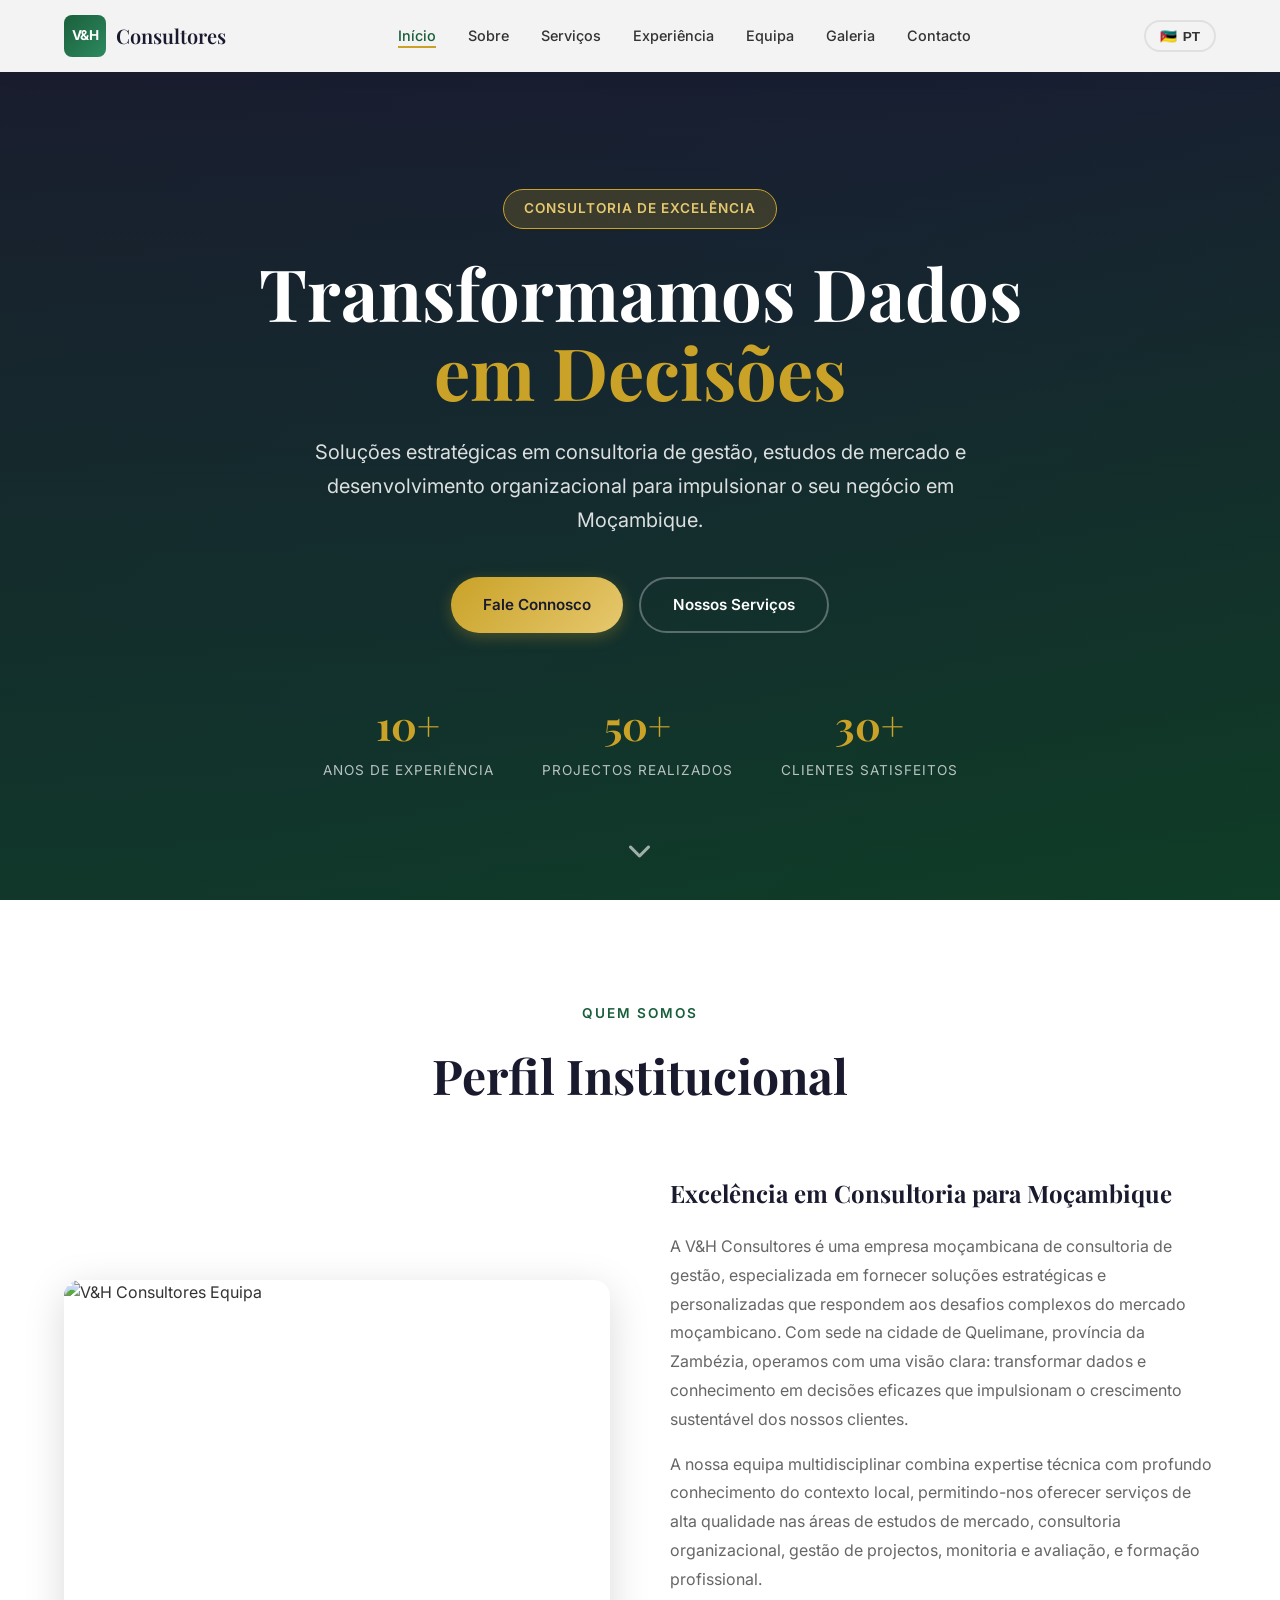
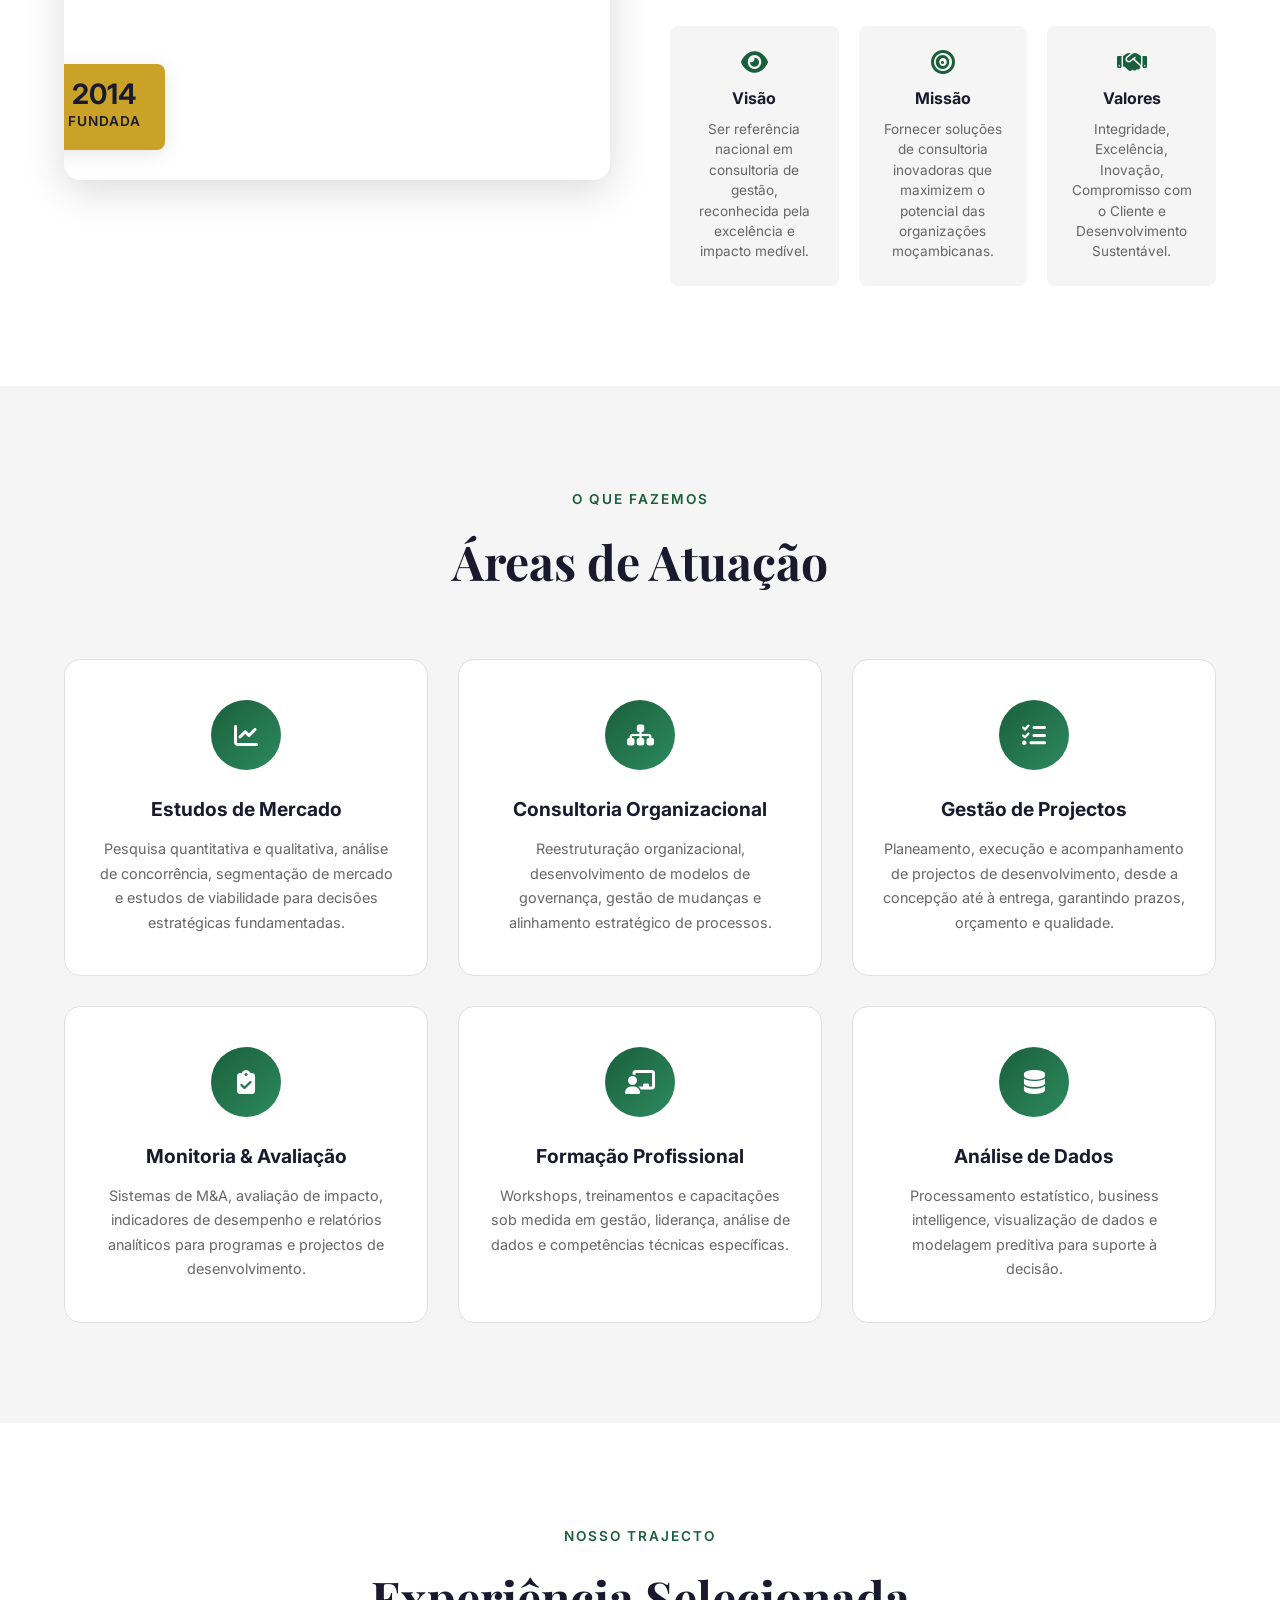
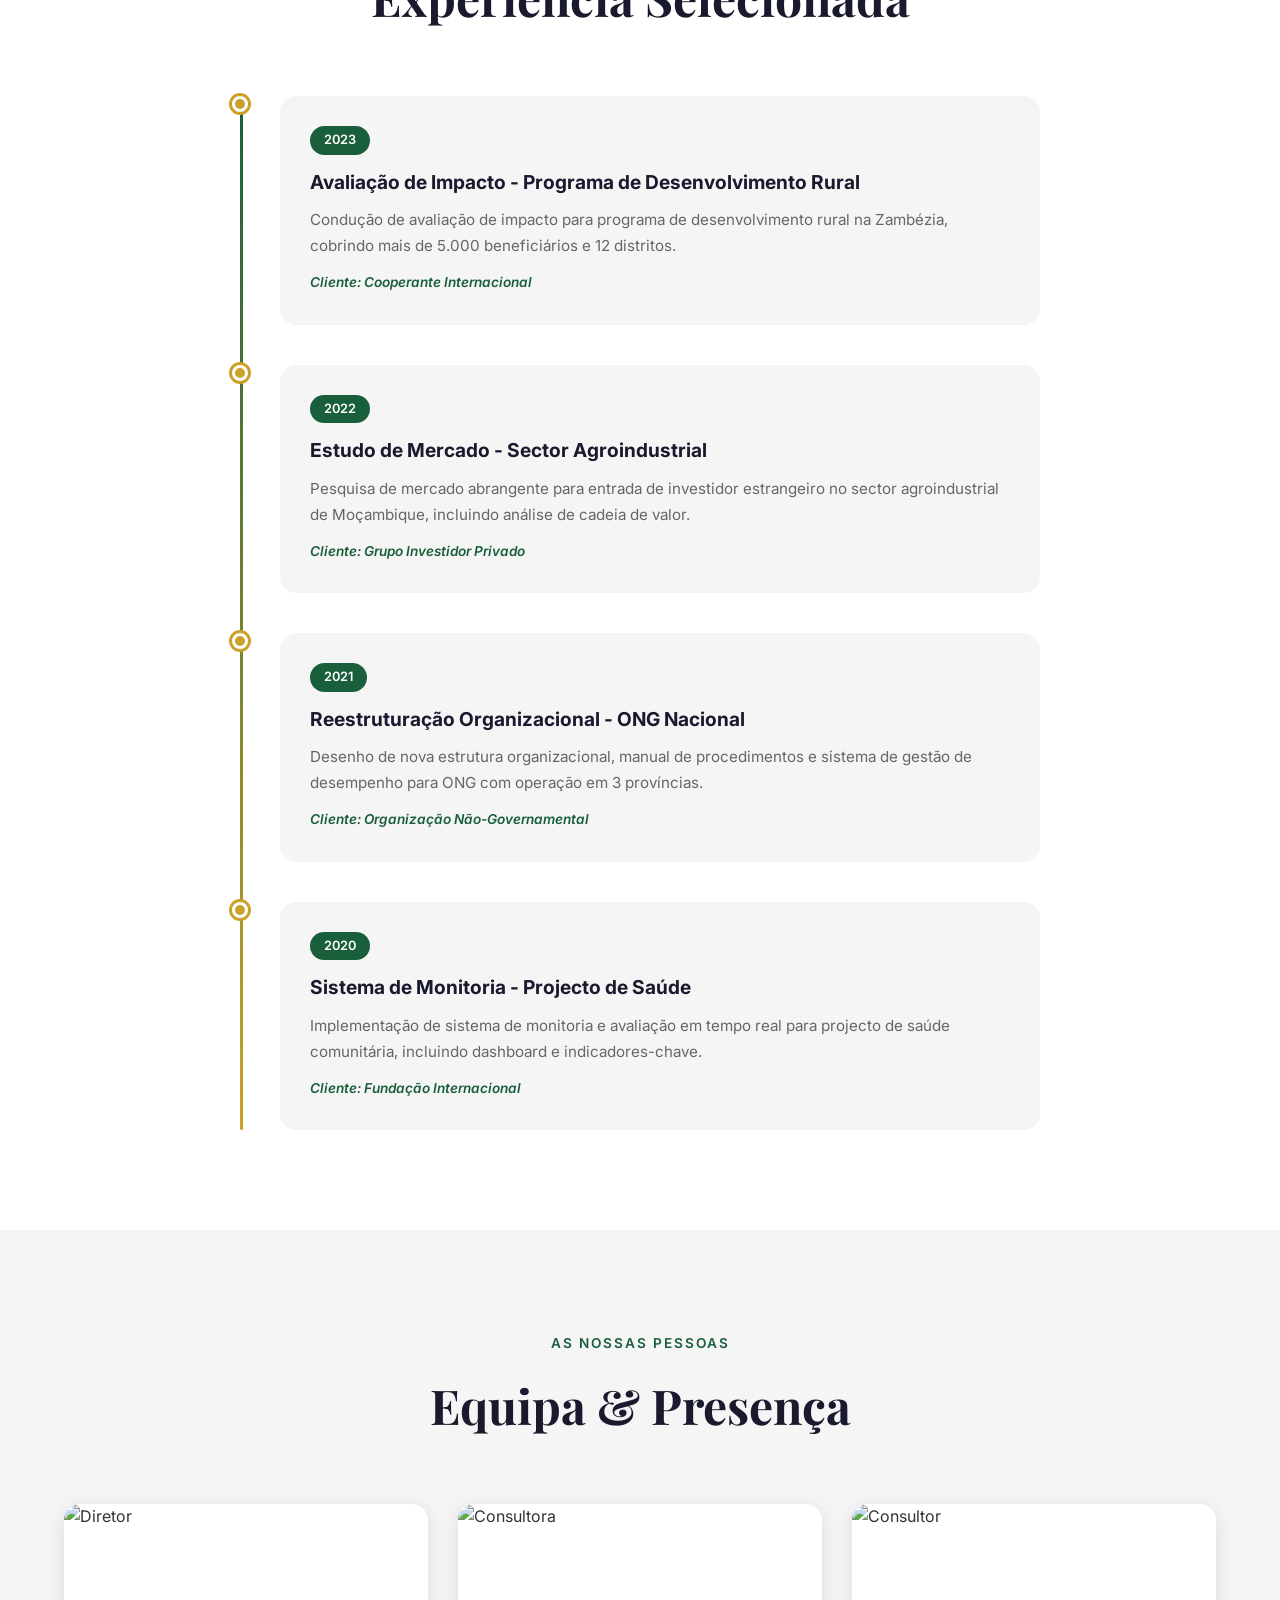
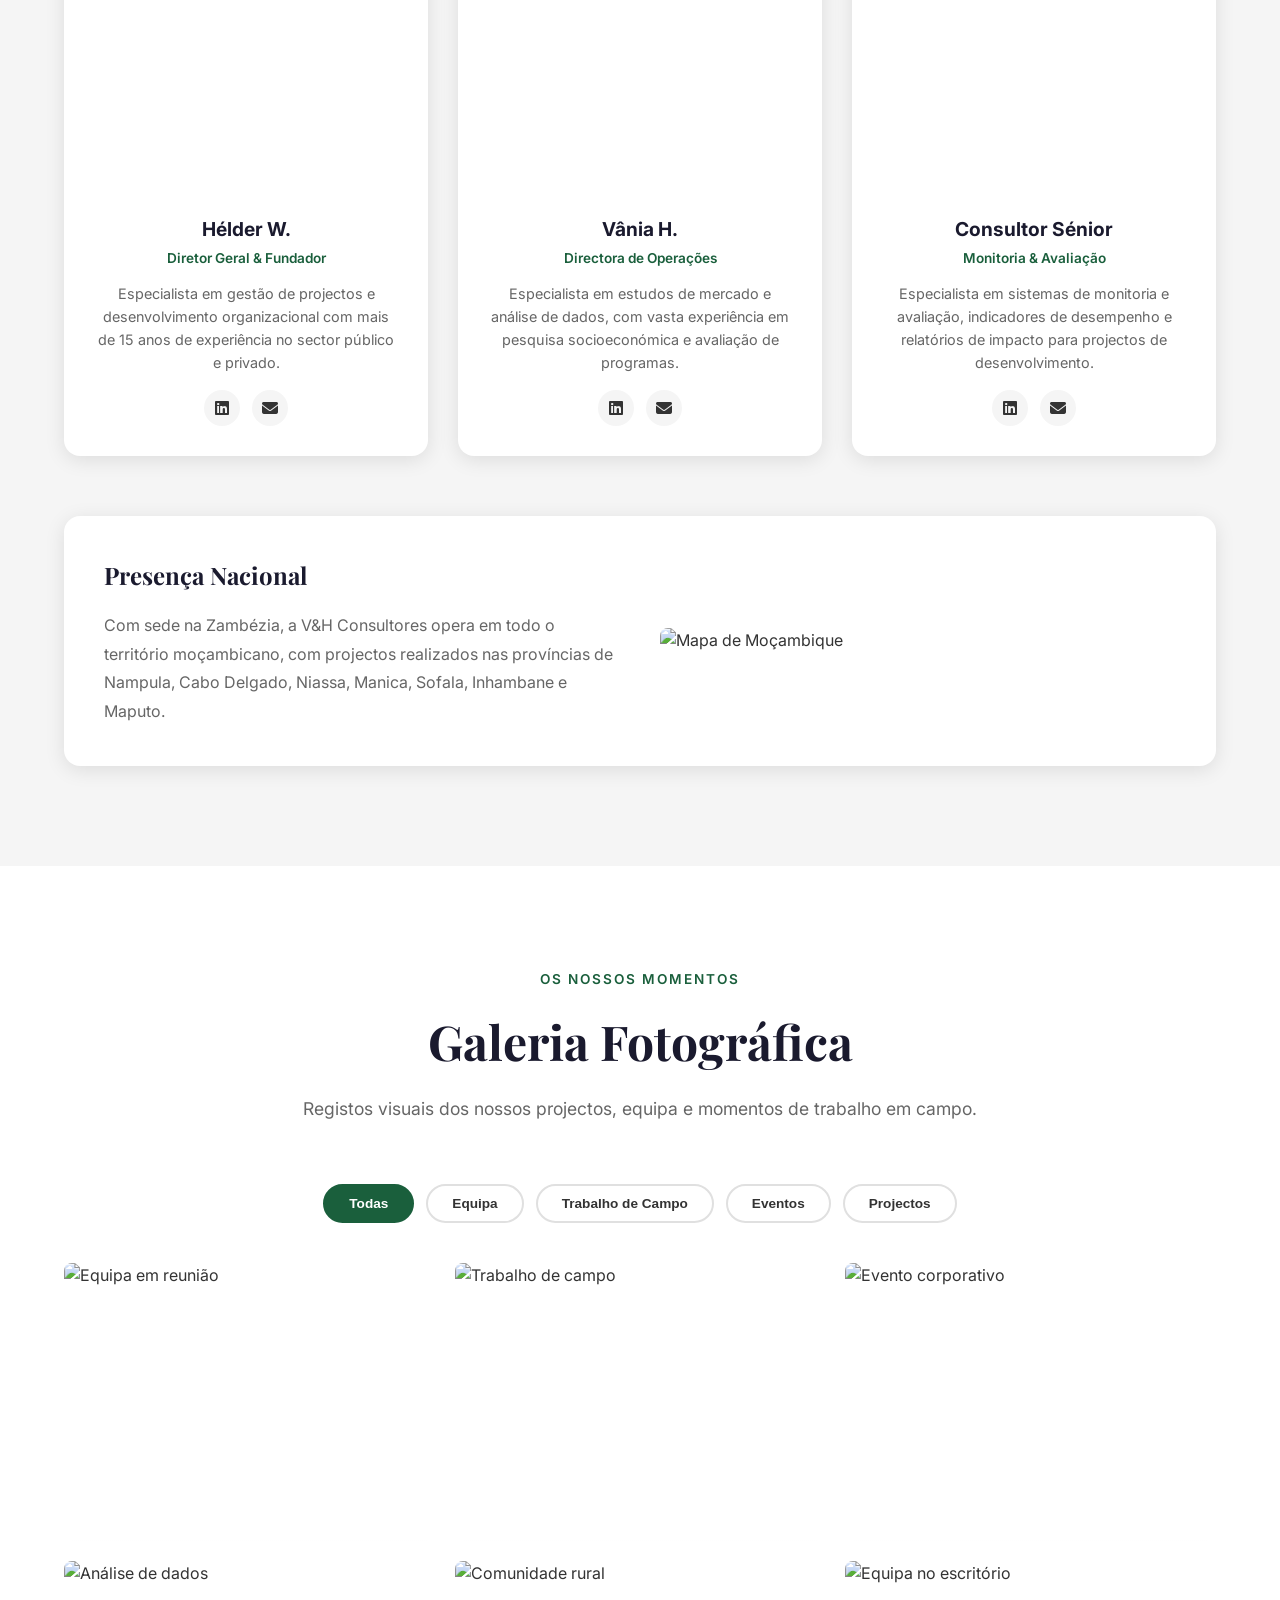
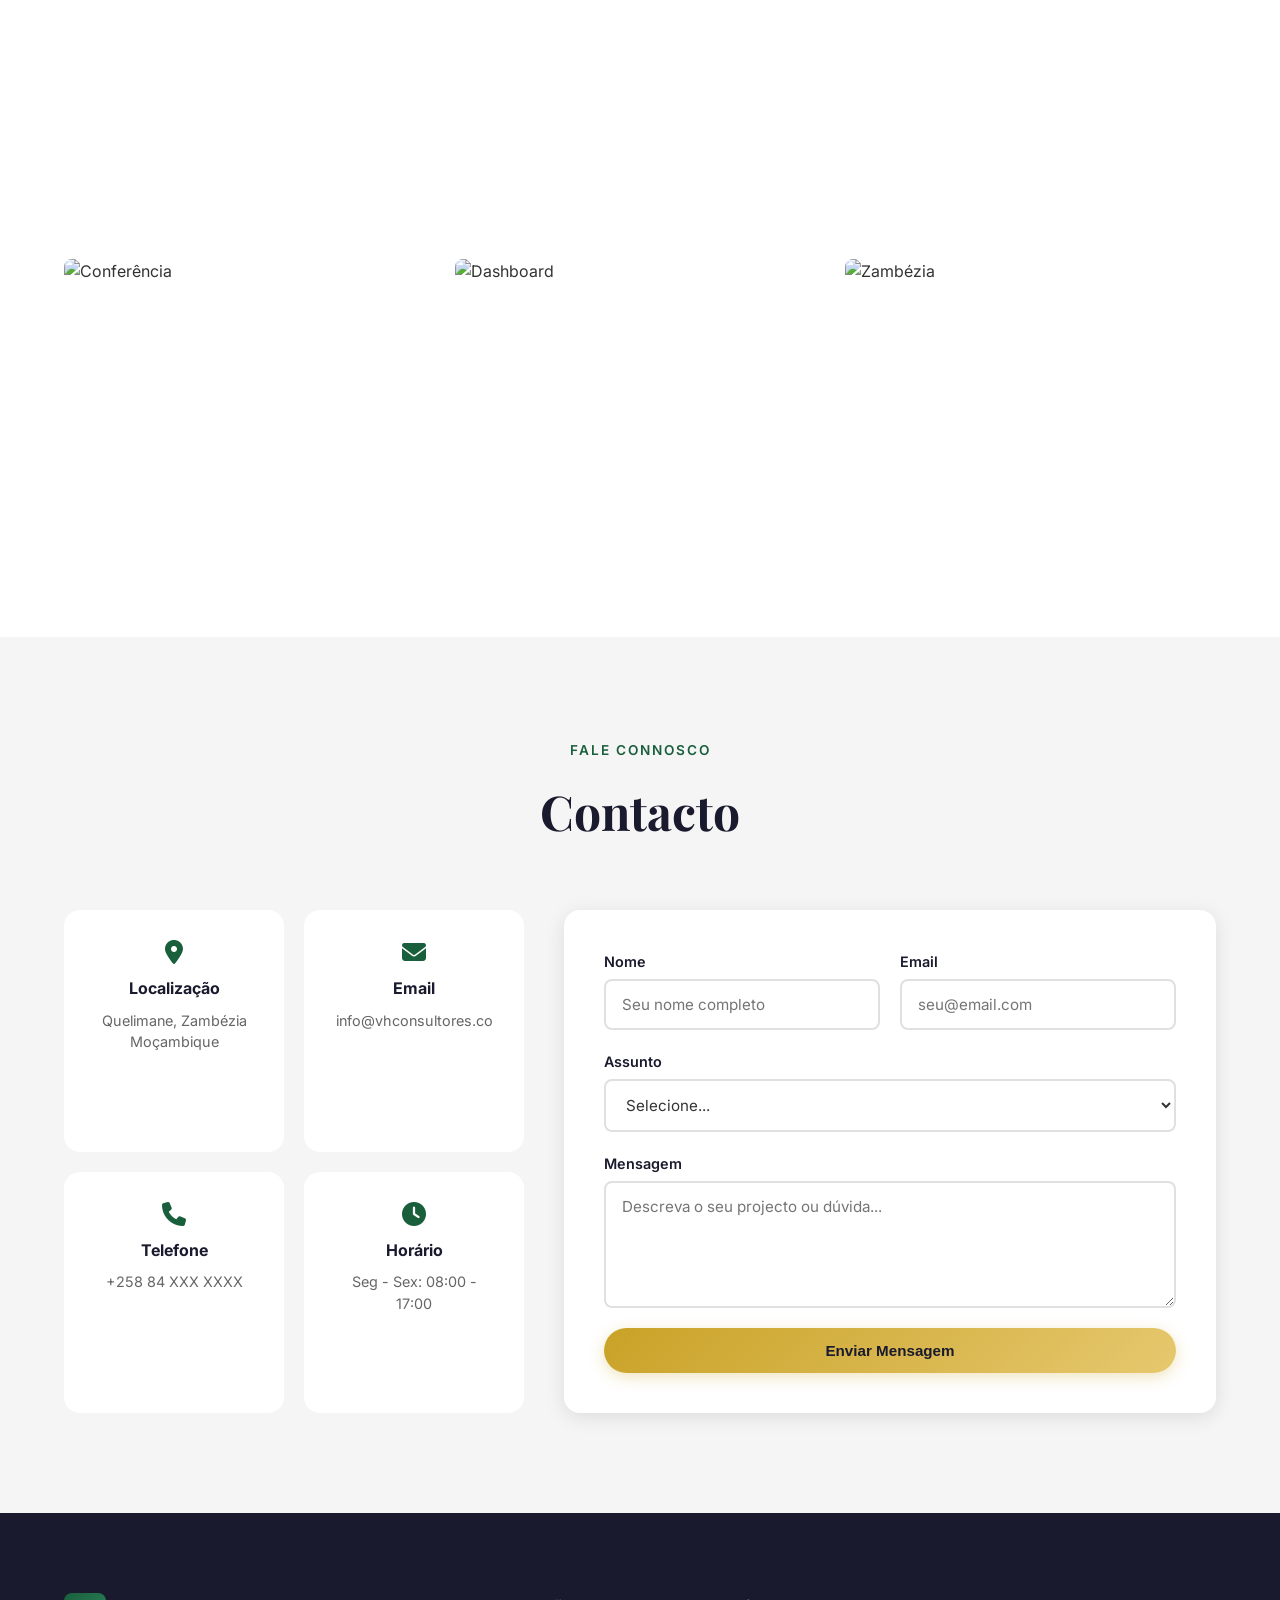
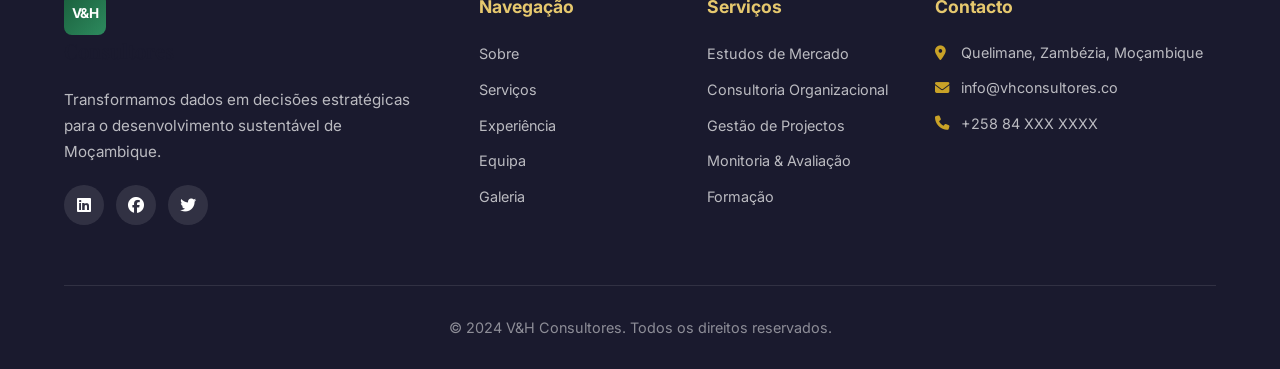
==== index.html @ 8e4e0835 "Add files via upload" ====
<!DOCTYPE html>
<html lang="pt">
<head>
    <meta charset="UTF-8">
    <meta name="viewport" content="width=device-width, initial-scale=1.0">
    <title>V&H Consultores | Transformamos Dados em Decisões</title>
    <meta name="description" content="V&H Consultores - Consultoria especializada em Moçambique. Transformamos dados em decisões estratégicas.">
    <link rel="stylesheet" href="style.css">
    <link href="https://fonts.googleapis.com/css2?family=Inter:wght@300;400;500;600;700;800&family=Playfair+Display:wght@400;500;600;700&display=swap" rel="stylesheet">
    <link rel="stylesheet" href="https://cdnjs.cloudflare.com/ajax/libs/font-awesome/6.4.0/css/all.min.css">
</head>
<body>
    <!-- Navigation -->
    <nav class="navbar" id="navbar">
        <div class="nav-container">
            <a href="#" class="nav-logo">
                <div class="logo-icon">V&H</div>
                <span class="logo-text">Consultores</span>
            </a>
            <ul class="nav-menu" id="navMenu">
                <li><a href="#home" class="nav-link active" data-pt="Início" data-en="Home">Início</a></li>
                <li><a href="#about" class="nav-link" data-pt="Sobre" data-en="About">Sobre</a></li>
                <li><a href="#services" class="nav-link" data-pt="Serviços" data-en="Services">Serviços</a></li>
                <li><a href="#experience" class="nav-link" data-pt="Experiência" data-en="Experience">Experiência</a></li>
                <li><a href="#team" class="nav-link" data-pt="Equipa" data-en="Team">Equipa</a></li>
                <li><a href="#gallery" class="nav-link" data-pt="Galeria" data-en="Gallery">Galeria</a></li>
                <li><a href="#contact" class="nav-link" data-pt="Contacto" data-en="Contact">Contacto</a></li>
            </ul>
            <div class="nav-actions">
                <button class="lang-toggle" id="langToggle" title="PT/EN">
                    <span class="lang-flag">🇲🇿</span>
                    <span class="lang-code">PT</span>
                </button>
                <div class="hamburger" id="hamburger">
                    <span class="bar"></span>
                    <span class="bar"></span>
                    <span class="bar"></span>
                </div>
            </div>
        </div>
    </nav>

    <!-- Hero Section -->
    <section class="hero" id="home">
        <div class="hero-overlay"></div>
        <div class="hero-content">
            <div class="hero-badge" data-pt="Consultoria de Excelência" data-en="Excellence Consulting">Consultoria de Excelência</div>
            <h1 class="hero-title">
                <span class="title-line" data-pt="Transformamos Dados" data-en="We Transform Data">Transformamos Dados</span>
                <span class="title-line highlight" data-pt="em Decisões" data-en="into Decisions">em Decisões</span>
            </h1>
            <p class="hero-subtitle" data-pt="Soluções estratégicas em consultoria de gestão, estudos de mercado e desenvolvimento organizacional para impulsionar o seu negócio em Moçambique." data-en="Strategic solutions in management consulting, market research and organizational development to boost your business in Mozambique.">
                Soluções estratégicas em consultoria de gestão, estudos de mercado e desenvolvimento organizacional para impulsionar o seu negócio em Moçambique.
            </p>
            <div class="hero-cta">
                <a href="#contact" class="btn btn-primary" data-pt="Fale Connosco" data-en="Contact Us">Fale Connosco</a>
                <a href="#services" class="btn btn-outline" data-pt="Nossos Serviços" data-en="Our Services">Nossos Serviços</a>
            </div>
            <div class="hero-stats">
                <div class="stat-item">
                    <span class="stat-number">10+</span>
                    <span class="stat-label" data-pt="Anos de Experiência" data-en="Years Experience">Anos de Experiência</span>
                </div>
                <div class="stat-item">
                    <span class="stat-number">50+</span>
                    <span class="stat-label" data-pt="Projectos Realizados" data-en="Projects Completed">Projectos Realizados</span>
                </div>
                <div class="stat-item">
                    <span class="stat-number">30+</span>
                    <span class="stat-label" data-pt="Clientes Satisfeitos" data-en="Satisfied Clients">Clientes Satisfeitos</span>
                </div>
            </div>
        </div>
        <div class="hero-scroll">
            <a href="#about"><i class="fas fa-chevron-down"></i></a>
        </div>
    </section>

    <!-- About Section -->
    <section class="about section" id="about">
        <div class="container">
            <div class="section-header">
                <span class="section-tag" data-pt="Quem Somos" data-en="Who We Are">Quem Somos</span>
                <h2 class="section-title" data-pt="Perfil Institucional" data-en="Institutional Profile">Perfil Institucional</h2>
            </div>
            <div class="about-grid">
                <div class="about-image">
                    <div class="about-img-wrapper">
                        <!-- SUBSTITUIR: foto da equipa ou escritório -->
                        <img src="https://images.unsplash.com/photo-1600880292203-757bb62b4baf?w=800&q=80" alt="V&H Consultores Equipa" class="about-img">
                        <div class="about-img-badge">
                            <span class="badge-year">2014</span>
                            <span class="badge-text" data-pt="Fundada" data-en="Founded">Fundada</span>
                        </div>
                    </div>
                </div>
                <div class="about-content">
                    <h3 class="about-subtitle" data-pt="Excelência em Consultoria para Moçambique" data-en="Consulting Excellence for Mozambique">Excelência em Consultoria para Moçambique</h3>
                    <p class="about-text" data-pt="A V&H Consultores é uma empresa moçambicana de consultoria de gestão, especializada em fornecer soluções estratégicas e personalizadas que respondem aos desafios complexos do mercado moçambicano. Com sede na cidade de Quelimane, província da Zambézia, operamos com uma visão clara: transformar dados e conhecimento em decisões eficazes que impulsionam o crescimento sustentável dos nossos clientes." data-en="V&H Consultores is a Mozambican management consulting firm, specialized in providing strategic and customized solutions that respond to the complex challenges of the Mozambican market. Headquartered in Quelimane city, Zambézia province, we operate with a clear vision: transforming data and knowledge into effective decisions that drive our clients' sustainable growth.">
                        A V&H Consultores é uma empresa moçambicana de consultoria de gestão, especializada em fornecer soluções estratégicas e personalizadas que respondem aos desafios complexos do mercado moçambicano. Com sede na cidade de Quelimane, província da Zambézia, operamos com uma visão clara: transformar dados e conhecimento em decisões eficazes que impulsionam o crescimento sustentável dos nossos clientes.
                    </p>
                    <p class="about-text" data-pt="A nossa equipa multidisciplinar combina expertise técnica com profundo conhecimento do contexto local, permitindo-nos oferecer serviços de alta qualidade nas áreas de estudos de mercado, consultoria organizacional, gestão de projectos, monitoria e avaliação, e formação profissional." data-en="Our multidisciplinary team combines technical expertise with deep knowledge of the local context, allowing us to offer high-quality services in market research, organizational consulting, project management, monitoring and evaluation, and professional training.">
                        A nossa equipa multidisciplinar combina expertise técnica com profundo conhecimento do contexto local, permitindo-nos oferecer serviços de alta qualidade nas áreas de estudos de mercado, consultoria organizacional, gestão de projectos, monitoria e avaliação, e formação profissional.
                    </p>
                    <div class="about-values">
                        <div class="value-card">
                            <i class="fas fa-eye"></i>
                            <h4 data-pt="Visão" data-en="Vision">Visão</h4>
                            <p data-pt="Ser referência nacional em consultoria de gestão, reconhecida pela excelência e impacto medível." data-en="To be a national reference in management consulting, recognized for excellence and measurable impact.">Ser referência nacional em consultoria de gestão, reconhecida pela excelência e impacto medível.</p>
                        </div>
                        <div class="value-card">
                            <i class="fas fa-bullseye"></i>
                            <h4 data-pt="Missão" data-en="Mission">Missão</h4>
                            <p data-pt="Fornecer soluções de consultoria inovadoras que maximizem o potencial das organizações moçambicanas." data-en="To provide innovative consulting solutions that maximize the potential of Mozambican organizations.">Fornecer soluções de consultoria inovadoras que maximizem o potencial das organizações moçambicanas.</p>
                        </div>
                        <div class="value-card">
                            <i class="fas fa-handshake"></i>
                            <h4 data-pt="Valores" data-en="Values">Valores</h4>
                            <p data-pt="Integridade, Excelência, Inovação, Compromisso com o Cliente e Desenvolvimento Sustentável." data-en="Integrity, Excellence, Innovation, Commitment to the Client and Sustainable Development.">Integridade, Excelência, Inovação, Compromisso com o Cliente e Desenvolvimento Sustentável.</p>
                        </div>
                    </div>
                </div>
            </div>
        </div>
    </section>

    <!-- Services Section -->
    <section class="services section" id="services">
        <div class="container">
            <div class="section-header">
                <span class="section-tag" data-pt="O que Fazemos" data-en="What We Do">O que Fazemos</span>
                <h2 class="section-title" data-pt="Áreas de Atuação" data-en="Areas of Expertise">Áreas de Atuação</h2>
            </div>
            <div class="services-grid">
                <div class="service-card">
                    <div class="service-icon">
                        <i class="fas fa-chart-line"></i>
                    </div>
                    <h3 data-pt="Estudos de Mercado" data-en="Market Research">Estudos de Mercado</h3>
                    <p data-pt="Pesquisa quantitativa e qualitativa, análise de concorrência, segmentação de mercado e estudos de viabilidade para decisões estratégicas fundamentadas." data-en="Quantitative and qualitative research, competition analysis, market segmentation and feasibility studies for informed strategic decisions.">Pesquisa quantitativa e qualitativa, análise de concorrência, segmentação de mercado e estudos de viabilidade para decisões estratégicas fundamentadas.</p>
                </div>
                <div class="service-card">
                    <div class="service-icon">
                        <i class="fas fa-sitemap"></i>
                    </div>
                    <h3 data-pt="Consultoria Organizacional" data-en="Organizational Consulting">Consultoria Organizacional</h3>
                    <p data-pt="Reestruturação organizacional, desenvolvimento de modelos de governança, gestão de mudanças e alinhamento estratégico de processos." data-en="Organizational restructuring, governance model development, change management and strategic process alignment.">Reestruturação organizacional, desenvolvimento de modelos de governança, gestão de mudanças e alinhamento estratégico de processos.</p>
                </div>
                <div class="service-card">
                    <div class="service-icon">
                        <i class="fas fa-tasks"></i>
                    </div>
                    <h3 data-pt="Gestão de Projectos" data-en="Project Management">Gestão de Projectos</h3>
                    <p data-pt="Planeamento, execução e acompanhamento de projectos de desenvolvimento, desde a concepção até à entrega, garantindo prazos, orçamento e qualidade." data-en="Planning, execution and monitoring of development projects, from conception to delivery, ensuring deadlines, budget and quality.">Planeamento, execução e acompanhamento de projectos de desenvolvimento, desde a concepção até à entrega, garantindo prazos, orçamento e qualidade.</p>
                </div>
                <div class="service-card">
                    <div class="service-icon">
                        <i class="fas fa-clipboard-check"></i>
                    </div>
                    <h3 data-pt="Monitoria & Avaliação" data-en="Monitoring & Evaluation">Monitoria & Avaliação</h3>
                    <p data-pt="Sistemas de M&A, avaliação de impacto, indicadores de desempenho e relatórios analíticos para programas e projectos de desenvolvimento." data-en="M&E systems, impact assessment, performance indicators and analytical reports for development programs and projects.">Sistemas de M&A, avaliação de impacto, indicadores de desempenho e relatórios analíticos para programas e projectos de desenvolvimento.</p>
                </div>
                <div class="service-card">
                    <div class="service-icon">
                        <i class="fas fa-chalkboard-teacher"></i>
                    </div>
                    <h3 data-pt="Formação Profissional" data-en="Professional Training">Formação Profissional</h3>
                    <p data-pt="Workshops, treinamentos e capacitações sob medida em gestão, liderança, análise de dados e competências técnicas específicas." data-en="Workshops, trainings and tailored capacity building in management, leadership, data analysis and specific technical skills.">Workshops, treinamentos e capacitações sob medida em gestão, liderança, análise de dados e competências técnicas específicas.</p>
                </div>
                <div class="service-card">
                    <div class="service-icon">
                        <i class="fas fa-database"></i>
                    </div>
                    <h3 data-pt="Análise de Dados" data-en="Data Analysis">Análise de Dados</h3>
                    <p data-pt="Processamento estatístico, business intelligence, visualização de dados e modelagem preditiva para suporte à decisão." data-en="Statistical processing, business intelligence, data visualization and predictive modeling for decision support.">Processamento estatístico, business intelligence, visualização de dados e modelagem preditiva para suporte à decisão.</p>
                </div>
            </div>
        </div>
    </section>

    <!-- Experience Section -->
    <section class="experience section" id="experience">
        <div class="container">
            <div class="section-header">
                <span class="section-tag" data-pt="Nosso Trajecto" data-en="Our Track Record">Nosso Trajecto</span>
                <h2 class="section-title" data-pt="Experiência Selecionada" data-en="Selected Experience">Experiência Selecionada</h2>
            </div>
            <div class="timeline">
                <div class="timeline-item">
                    <div class="timeline-marker"></div>
                    <div class="timeline-content">
                        <span class="timeline-date">2023</span>
                        <h3 data-pt="Avaliação de Impacto - Programa de Desenvolvimento Rural" data-en="Impact Assessment - Rural Development Program">Avaliação de Impacto - Programa de Desenvolvimento Rural</h3>
                        <p data-pt="Condução de avaliação de impacto para programa de desenvolvimento rural na Zambézia, cobrindo mais de 5.000 beneficiários e 12 distritos." data-en="Conducted impact assessment for rural development program in Zambézia, covering over 5,000 beneficiaries and 12 districts.">Condução de avaliação de impacto para programa de desenvolvimento rural na Zambézia, cobrindo mais de 5.000 beneficiários e 12 distritos.</p>
                        <span class="timeline-client" data-pt="Cliente: Cooperante Internacional" data-en="Client: International Cooperant">Cliente: Cooperante Internacional</span>
                    </div>
                </div>
                <div class="timeline-item">
                    <div class="timeline-marker"></div>
                    <div class="timeline-content">
                        <span class="timeline-date">2022</span>
                        <h3 data-pt="Estudo de Mercado - Sector Agroindustrial" data-en="Market Research - Agroindustrial Sector">Estudo de Mercado - Sector Agroindustrial</h3>
                        <p data-pt="Pesquisa de mercado abrangente para entrada de investidor estrangeiro no sector agroindustrial de Moçambique, incluindo análise de cadeia de valor." data-en="Comprehensive market research for foreign investor entry into Mozambique's agroindustrial sector, including value chain analysis.">Pesquisa de mercado abrangente para entrada de investidor estrangeiro no sector agroindustrial de Moçambique, incluindo análise de cadeia de valor.</p>
                        <span class="timeline-client" data-pt="Cliente: Grupo Investidor Privado" data-en="Client: Private Investor Group">Cliente: Grupo Investidor Privado</span>
                    </div>
                </div>
                <div class="timeline-item">
                    <div class="timeline-marker"></div>
                    <div class="timeline-content">
                        <span class="timeline-date">2021</span>
                        <h3 data-pt="Reestruturação Organizacional - ONG Nacional" data-en="Organizational Restructuring - National NGO">Reestruturação Organizacional - ONG Nacional</h3>
                        <p data-pt="Desenho de nova estrutura organizacional, manual de procedimentos e sistema de gestão de desempenho para ONG com operação em 3 províncias." data-en="Designed new organizational structure, procedures manual and performance management system for NGO operating in 3 provinces.">Desenho de nova estrutura organizacional, manual de procedimentos e sistema de gestão de desempenho para ONG com operação em 3 províncias.</p>
                        <span class="timeline-client" data-pt="Cliente: Organização Não-Governamental" data-en="Client: Non-Governmental Organization">Cliente: Organização Não-Governamental</span>
                    </div>
                </div>
                <div class="timeline-item">
                    <div class="timeline-marker"></div>
                    <div class="timeline-content">
                        <span class="timeline-date">2020</span>
                        <h3 data-pt="Sistema de Monitoria - Projecto de Saúde" data-en="Monitoring System - Health Project">Sistema de Monitoria - Projecto de Saúde</h3>
                        <p data-pt="Implementação de sistema de monitoria e avaliação em tempo real para projecto de saúde comunitária, incluindo dashboard e indicadores-chave." data-en="Implemented real-time monitoring and evaluation system for community health project, including dashboard and key indicators.">Implementação de sistema de monitoria e avaliação em tempo real para projecto de saúde comunitária, incluindo dashboard e indicadores-chave.</p>
                        <span class="timeline-client" data-pt="Cliente: Fundação Internacional" data-en="Client: International Foundation">Cliente: Fundação Internacional</span>
                    </div>
                </div>
            </div>
        </div>
    </section>

    <!-- Team Section -->
    <section class="team section" id="team">
        <div class="container">
            <div class="section-header">
                <span class="section-tag" data-pt="As Nossas Pessoas" data-en="Our People">As Nossas Pessoas</span>
                <h2 class="section-title" data-pt="Equipa & Presença" data-en="Team & Presence">Equipa & Presença</h2>
            </div>
            <div class="team-grid">
                <div class="team-card">
                    <!-- SUBSTITUIR: foto do membro da equipa -->
                    <div class="team-img-wrapper">
                        <img src="https://images.unsplash.com/photo-1560250097-0b93528c311a?w=400&q=80" alt="Diretor" class="team-img">
                    </div>
                    <div class="team-info">
                        <h3 data-pt="Hélder W." data-en="Hélder W.">Hélder W.</h3>
                        <span class="team-role" data-pt="Diretor Geral & Fundador" data-en="CEO & Founder">Diretor Geral & Fundador</span>
                        <p data-pt="Especialista em gestão de projectos e desenvolvimento organizacional com mais de 15 anos de experiência no sector público e privado." data-en="Expert in project management and organizational development with over 15 years of experience in public and private sectors.">Especialista em gestão de projectos e desenvolvimento organizacional com mais de 15 anos de experiência no sector público e privado.</p>
                        <div class="team-social">
                            <a href="#"><i class="fab fa-linkedin"></i></a>
                            <a href="#"><i class="fas fa-envelope"></i></a>
                        </div>
                    </div>
                </div>
                <div class="team-card">
                    <!-- SUBSTITUIR: foto do membro da equipa -->
                    <div class="team-img-wrapper">
                        <img src="https://images.unsplash.com/photo-1573496359142-b8d87734a5a2?w=400&q=80" alt="Consultora" class="team-img">
                    </div>
                    <div class="team-info">
                        <h3 data-pt="Vânia H." data-en="Vânia H.">Vânia H.</h3>
                        <span class="team-role" data-pt="Directora de Operações" data-en="Operations Director">Directora de Operações</span>
                        <p data-pt="Especialista em estudos de mercado e análise de dados, com vasta experiência em pesquisa socioeconómica e avaliação de programas." data-en="Expert in market research and data analysis, with extensive experience in socioeconomic research and program evaluation.">Especialista em estudos de mercado e análise de dados, com vasta experiência em pesquisa socioeconómica e avaliação de programas.</p>
                        <div class="team-social">
                            <a href="#"><i class="fab fa-linkedin"></i></a>
                            <a href="#"><i class="fas fa-envelope"></i></a>
                        </div>
                    </div>
                </div>
                <div class="team-card">
                    <!-- SUBSTITUIR: foto do membro da equipa -->
                    <div class="team-img-wrapper">
                        <img src="https://images.unsplash.com/photo-1472099645785-5658abf4ff4e?w=400&q=80" alt="Consultor" class="team-img">
                    </div>
                    <div class="team-info">
                        <h3 data-pt="Consultor Sénior" data-en="Senior Consultant">Consultor Sénior</h3>
                        <span class="team-role" data-pt="Monitoria & Avaliação" data-en="M&E Specialist">Monitoria & Avaliação</span>
                        <p data-pt="Especialista em sistemas de monitoria e avaliação, indicadores de desempenho e relatórios de impacto para projectos de desenvolvimento." data-en="Specialist in monitoring and evaluation systems, performance indicators and impact reports for development projects.">Especialista em sistemas de monitoria e avaliação, indicadores de desempenho e relatórios de impacto para projectos de desenvolvimento.</p>
                        <div class="team-social">
                            <a href="#"><i class="fab fa-linkedin"></i></a>
                            <a href="#"><i class="fas fa-envelope"></i></a>
                        </div>
                    </div>
                </div>
            </div>
            <div class="presence-section">
                <div class="presence-content">
                    <h3 data-pt="Presença Nacional" data-en="National Presence">Presença Nacional</h3>
                    <p data-pt="Com sede na Zambézia, a V&H Consultores opera em todo o território moçambicano, com projectos realizados nas províncias de Nampula, Cabo Delgado, Niassa, Manica, Sofala, Inhambane e Maputo." data-en="Headquartered in Zambézia, V&H Consultores operates throughout Mozambican territory, with projects carried out in Nampula, Cabo Delgado, Niassa, Manica, Sofala, Inhambane and Maputo provinces.">
                        Com sede na Zambézia, a V&H Consultores opera em todo o território moçambicano, com projectos realizados nas províncias de Nampula, Cabo Delgado, Niassa, Manica, Sofala, Inhambane e Maputo.
                    </p>
                </div>
                <div class="presence-map">
                    <!-- SUBSTITUIR: mapa de Moçambique com Zambézia destacada -->
                    <img src="https://upload.wikimedia.org/wikipedia/commons/thumb/8/84/Mozambique_location_map.svg/800px-Mozambique_location_map.svg.png" alt="Mapa de Moçambique" class="map-img">
                    <div class="map-highlight" title="Zambézia"></div>
                </div>
            </div>
        </div>
    </section>

    <!-- Gallery Section -->
    <section class="gallery section" id="gallery">
        <div class="container">
            <div class="section-header">
                <span class="section-tag" data-pt="Os Nossos Momentos" data-en="Our Moments">Os Nossos Momentos</span>
                <h2 class="section-title" data-pt="Galeria Fotográfica" data-en="Photo Gallery">Galeria Fotográfica</h2>
                <p class="section-subtitle" data-pt="Registos visuais dos nossos projectos, equipa e momentos de trabalho em campo." data-en="Visual records of our projects, team and field work moments.">Registos visuais dos nossos projectos, equipa e momentos de trabalho em campo.</p>
            </div>

            <div class="gallery-filter">
                <button class="filter-btn active" data-filter="all" data-pt="Todas" data-en="All">Todas</button>
                <button class="filter-btn" data-filter="team" data-pt="Equipa" data-en="Team">Equipa</button>
                <button class="filter-btn" data-filter="field" data-pt="Trabalho de Campo" data-en="Field Work">Trabalho de Campo</button>
                <button class="filter-btn" data-filter="events" data-pt="Eventos" data-en="Events">Eventos</button>
                <button class="filter-btn" data-filter="projects" data-pt="Projectos" data-en="Projects">Projectos</button>
            </div>

            <div class="gallery-grid">
                <!-- SUBSTITUIR: fotos reais da equipa e trabalho -->
                <div class="gallery-item" data-category="team">
                    <img src="https://images.unsplash.com/photo-1522071820081-009f0129c71c?w=600&q=80" alt="Equipa em reunião">
                    <div class="gallery-overlay">
                        <span class="gallery-title" data-pt="Reunião Estratégica" data-en="Strategic Meeting">Reunião Estratégica</span>
                        <span class="gallery-category" data-pt="Equipa" data-en="Team">Equipa</span>
                    </div>
                </div>
                <div class="gallery-item" data-category="field">
                    <img src="https://images.unsplash.com/photo-1593113598332-cd288d649433?w=600&q=80" alt="Trabalho de campo">
                    <div class="gallery-overlay">
                        <span class="gallery-title" data-pt="Pesquisa de Campo" data-en="Field Research">Pesquisa de Campo</span>
                        <span class="gallery-category" data-pt="Campo" data-en="Field">Campo</span>
                    </div>
                </div>
                <div class="gallery-item" data-category="events">
                    <img src="https://images.unsplash.com/photo-1540575467063-178a50c2df87?w=600&q=80" alt="Evento corporativo">
                    <div class="gallery-overlay">
                        <span class="gallery-title" data-pt="Workshop de Capacitação" data-en="Capacity Building Workshop">Workshop de Capacitação</span>
                        <span class="gallery-category" data-pt="Eventos" data-en="Events">Eventos</span>
                    </div>
                </div>
                <div class="gallery-item" data-category="projects">
                    <img src="https://images.unsplash.com/photo-1460925895917-afdab827c52f?w=600&q=80" alt="Análise de dados">
                    <div class="gallery-overlay">
                        <span class="gallery-title" data-pt="Análise de Dados" data-en="Data Analysis">Análise de Dados</span>
                        <span class="gallery-category" data-pt="Projectos" data-en="Projects">Projectos</span>
                    </div>
                </div>
                <div class="gallery-item" data-category="field">
                    <img src="https://images.unsplash.com/photo-1531206715517-5c0ba140b2b8?w=600&q=80" alt="Comunidade rural">
                    <div class="gallery-overlay">
                        <span class="gallery-title" data-pt="Consultoria Comunitária" data-en="Community Consulting">Consultoria Comunitária</span>
                        <span class="gallery-category" data-pt="Campo" data-en="Field">Campo</span>
                    </div>
                </div>
                <div class="gallery-item" data-category="team">
                    <img src="https://images.unsplash.com/photo-1600880292089-90a7e086ee0c?w=600&q=80" alt="Equipa no escritório">
                    <div class="gallery-overlay">
                        <span class="gallery-title" data-pt="Equipa V&H" data-en="V&H Team">Equipa V&H</span>
                        <span class="gallery-category" data-pt="Equipa" data-en="Team">Equipa</span>
                    </div>
                </div>
                <div class="gallery-item" data-category="events">
                    <img src="https://images.unsplash.com/photo-1515187029135-18ee286d815b?w=600&q=80" alt="Conferência">
                    <div class="gallery-overlay">
                        <span class="gallery-title" data-pt="Conferência Nacional" data-en="National Conference">Conferência Nacional</span>
                        <span class="gallery-category" data-pt="Eventos" data-en="Events">Eventos</span>
                    </div>
                </div>
                <div class="gallery-item" data-category="projects">
                    <img src="https://images.unsplash.com/photo-1551288049-bebda4e38f71?w=600&q=80" alt="Dashboard">
                    <div class="gallery-overlay">
                        <span class="gallery-title" data-pt="Dashboard de Monitoria" data-en="Monitoring Dashboard">Dashboard de Monitoria</span>
                        <span class="gallery-category" data-pt="Projectos" data-en="Projects">Projectos</span>
                    </div>
                </div>
                <div class="gallery-item" data-category="field">
                    <img src="https://images.unsplash.com/photo-1594708767771-a7502c9648dc?w=600&q=80" alt="Zambézia">
                    <div class="gallery-overlay">
                        <span class="gallery-title" data-pt="Zambézia, Moçambique" data-en="Zambézia, Mozambique">Zambézia, Moçambique</span>
                        <span class="gallery-category" data-pt="Campo" data-en="Field">Campo</span>
                    </div>
                </div>
            </div>
        </div>
    </section>

    <!-- Lightbox -->
    <div class="lightbox" id="lightbox">
        <button class="lightbox-close" id="lightboxClose"><i class="fas fa-times"></i></button>
        <button class="lightbox-prev" id="lightboxPrev"><i class="fas fa-chevron-left"></i></button>
        <img src="" alt="" class="lightbox-img" id="lightboxImg">
        <div class="lightbox-caption" id="lightboxCaption"></div>
        <button class="lightbox-next" id="lightboxNext"><i class="fas fa-chevron-right"></i></button>
    </div>

    <!-- Contact Section -->
    <section class="contact section" id="contact">
        <div class="container">
            <div class="section-header">
                <span class="section-tag" data-pt="Fale Connosco" data-en="Get in Touch">Fale Connosco</span>
                <h2 class="section-title" data-pt="Contacto" data-en="Contact">Contacto</h2>
            </div>
            <div class="contact-grid">
                <div class="contact-info">
                    <div class="contact-card">
                        <i class="fas fa-map-marker-alt"></i>
                        <h3 data-pt="Localização" data-en="Location">Localização</h3>
                        <p>Quelimane, Zambézia<br>Moçambique</p>
                    </div>
                    <div class="contact-card">
                        <i class="fas fa-envelope"></i>
                        <h3 data-pt="Email" data-en="Email">Email</h3>
                        <p>info@vhconsultores.co</p>
                    </div>
                    <div class="contact-card">
                        <i class="fas fa-phone"></i>
                        <h3 data-pt="Telefone" data-en="Phone">Telefone</h3>
                        <p>+258 84 XXX XXXX</p>
                    </div>
                    <div class="contact-card">
                        <i class="fas fa-clock"></i>
                        <h3 data-pt="Horário" data-en="Hours">Horário</h3>
                        <p data-pt="Seg - Sex: 08:00 - 17:00" data-en="Mon - Fri: 08:00 - 17:00">Seg - Sex: 08:00 - 17:00</p>
                    </div>
                </div>
                <div class="contact-form-wrapper">
                    <form class="contact-form" action="https://formspree.io/f/info@vhconsultores.co" method="POST">
                        <div class="form-row">
                            <div class="form-group">
                                <label data-pt="Nome" data-en="Name">Nome</label>
                                <input type="text" name="name" required placeholder="Seu nome completo">
                            </div>
                            <div class="form-group">
                                <label data-pt="Email" data-en="Email">Email</label>
                                <input type="email" name="email" required placeholder="seu@email.com">
                            </div>
                        </div>
                        <div class="form-group">
                            <label data-pt="Assunto" data-en="Subject">Assunto</label>
                            <select name="subject" required>
                                <option value="" data-pt="Selecione..." data-en="Select...">Selecione...</option>
                                <option value="consultoria" data-pt="Consultoria Geral" data-en="General Consulting">Consultoria Geral</option>
                                <option value="estudo" data-pt="Estudo de Mercado" data-en="Market Research">Estudo de Mercado</option>
                                <option value="projecto" data-pt="Gestão de Projecto" data-en="Project Management">Gestão de Projecto</option>
                                <option value="formacao" data-pt="Formação" data-en="Training">Formação</option>
                                <option value="outro" data-pt="Outro" data-en="Other">Outro</option>
                            </select>
                        </div>
                        <div class="form-group">
                            <label data-pt="Mensagem" data-en="Message">Mensagem</label>
                            <textarea name="message" rows="5" required placeholder="Descreva o seu projecto ou dúvida..."></textarea>
                        </div>
                        <button type="submit" class="btn btn-primary btn-full" data-pt="Enviar Mensagem" data-en="Send Message">Enviar Mensagem</button>
                    </form>
                </div>
            </div>
        </div>
    </section>

    <!-- Footer -->
    <footer class="footer">
        <div class="container">
            <div class="footer-grid">
                <div class="footer-brand">
                    <div class="footer-logo">
                        <div class="logo-icon">V&H</div>
                        <span class="logo-text">Consultores</span>
                    </div>
                    <p data-pt="Transformamos dados em decisões estratégicas para o desenvolvimento sustentável de Moçambique." data-en="We transform data into strategic decisions for the sustainable development of Mozambique.">Transformamos dados em decisões estratégicas para o desenvolvimento sustentável de Moçambique.</p>
                    <div class="footer-social">
                        <a href="#" aria-label="LinkedIn"><i class="fab fa-linkedin"></i></a>
                        <a href="#" aria-label="Facebook"><i class="fab fa-facebook"></i></a>
                        <a href="#" aria-label="Twitter"><i class="fab fa-twitter"></i></a>
                    </div>
                </div>
                <div class="footer-links">
                    <h4 data-pt="Navegação" data-en="Navigation">Navegação</h4>
                    <ul>
                        <li><a href="#about" data-pt="Sobre" data-en="About">Sobre</a></li>
                        <li><a href="#services" data-pt="Serviços" data-en="Services">Serviços</a></li>
                        <li><a href="#experience" data-pt="Experiência" data-en="Experience">Experiência</a></li>
                        <li><a href="#team" data-pt="Equipa" data-en="Team">Equipa</a></li>
                        <li><a href="#gallery" data-pt="Galeria" data-en="Gallery">Galeria</a></li>
                    </ul>
                </div>
                <div class="footer-links">
                    <h4 data-pt="Serviços" data-en="Services">Serviços</h4>
                    <ul>
                        <li><a href="#services" data-pt="Estudos de Mercado" data-en="Market Research">Estudos de Mercado</a></li>
                        <li><a href="#services" data-pt="Consultoria Organizacional" data-en="Organizational Consulting">Consultoria Organizacional</a></li>
                        <li><a href="#services" data-pt="Gestão de Projectos" data-en="Project Management">Gestão de Projectos</a></li>
                        <li><a href="#services" data-pt="Monitoria & Avaliação" data-en="M&E">Monitoria & Avaliação</a></li>
                        <li><a href="#services" data-pt="Formação" data-en="Training">Formação</a></li>
                    </ul>
                </div>
                <div class="footer-contact">
                    <h4 data-pt="Contacto" data-en="Contact">Contacto</h4>
                    <p><i class="fas fa-map-marker-alt"></i> Quelimane, Zambézia, Moçambique</p>
                    <p><i class="fas fa-envelope"></i> info@vhconsultores.co</p>
                    <p><i class="fas fa-phone"></i> +258 84 XXX XXXX</p>
                </div>
            </div>
            <div class="footer-bottom">
                <p>© 2024 V&H Consultores. <span data-pt="Todos os direitos reservados." data-en="All rights reserved.">Todos os direitos reservados.</span></p>
            </div>
        </div>
    </footer>

    <script src="script.js"></script>
</body>
</html>
---- style.css ----
/* ========================================
   V&H Consultores - Stylesheet
   ======================================== */

:root {
    --green-primary: #1a5f3c;
    --green-dark: #0f3d26;
    --green-light: #2d8a5e;
    --gold: #c9a227;
    --gold-light: #e6c86e;
    --dark: #1a1a2e;
    --dark-light: #16213e;
    --text: #333333;
    --text-light: #666666;
    --white: #ffffff;
    --gray: #f5f5f5;
    --gray-dark: #e0e0e0;
    --transition: all 0.3s ease;
    --shadow: 0 4px 20px rgba(0,0,0,0.1);
    --shadow-lg: 0 10px 40px rgba(0,0,0,0.15);
    --radius: 8px;
    --radius-lg: 16px;
}

* {
    margin: 0;
    padding: 0;
    box-sizing: border-box;
}

html {
    scroll-behavior: smooth;
    font-size: 16px;
}

body {
    font-family: 'Inter', sans-serif;
    color: var(--text);
    line-height: 1.6;
    overflow-x: hidden;
}

.container {
    max-width: 1200px;
    margin: 0 auto;
    padding: 0 24px;
}

/* ========================================
   Navigation
   ======================================== */

.navbar {
    position: fixed;
    top: 0;
    left: 0;
    width: 100%;
    z-index: 1000;
    background: rgba(255,255,255,0.95);
    backdrop-filter: blur(10px);
    box-shadow: 0 2px 20px rgba(0,0,0,0.05);
    transition: var(--transition);
}

.nav-container {
    max-width: 1200px;
    margin: 0 auto;
    padding: 0 24px;
    display: flex;
    justify-content: space-between;
    align-items: center;
    height: 72px;
}

.nav-logo {
    display: flex;
    align-items: center;
    gap: 10px;
    text-decoration: none;
    color: var(--dark);
}

.logo-icon {
    width: 42px;
    height: 42px;
    background: linear-gradient(135deg, var(--green-primary), var(--green-light));
    color: var(--white);
    display: flex;
    align-items: center;
    justify-content: center;
    font-weight: 700;
    font-size: 0.85rem;
    border-radius: var(--radius);
    letter-spacing: -0.5px;
}

.logo-text {
    font-family: 'Playfair Display', serif;
    font-size: 1.25rem;
    font-weight: 600;
    color: var(--dark);
}

.nav-menu {
    display: flex;
    list-style: none;
    gap: 32px;
}

.nav-link {
    text-decoration: none;
    color: var(--text);
    font-weight: 500;
    font-size: 0.9rem;
    position: relative;
    transition: var(--transition);
}

.nav-link::after {
    content: '';
    position: absolute;
    bottom: -4px;
    left: 0;
    width: 0;
    height: 2px;
    background: var(--gold);
    transition: var(--transition);
}

.nav-link:hover,
.nav-link.active {
    color: var(--green-primary);
}

.nav-link:hover::after,
.nav-link.active::after {
    width: 100%;
}

.nav-actions {
    display: flex;
    align-items: center;
    gap: 16px;
}

.lang-toggle {
    background: none;
    border: 2px solid var(--gray-dark);
    border-radius: 20px;
    padding: 6px 14px;
    cursor: pointer;
    display: flex;
    align-items: center;
    gap: 6px;
    font-weight: 600;
    font-size: 0.85rem;
    color: var(--text);
    transition: var(--transition);
}

.lang-toggle:hover {
    border-color: var(--gold);
    background: var(--gray);
}

.hamburger {
    display: none;
    flex-direction: column;
    gap: 5px;
    cursor: pointer;
}

.bar {
    width: 24px;
    height: 2px;
    background: var(--dark);
    transition: var(--transition);
    border-radius: 2px;
}

/* ========================================
   Hero Section
   ======================================== */

.hero {
    min-height: 100vh;
    display: flex;
    align-items: center;
    justify-content: center;
    position: relative;
    background: linear-gradient(135deg, var(--dark) 0%, var(--dark-light) 50%, var(--green-dark) 100%);
    overflow: hidden;
    padding-top: 72px;
}

.hero::before {
    content: '';
    position: absolute;
    top: 0;
    left: 0;
    width: 100%;
    height: 100%;
    background: url('https://images.unsplash.com/photo-1486406146926-c627a92ad1ab?w=1920&q=80') center/cover;
    opacity: 0.15;
}

.hero-overlay {
    position: absolute;
    top: 0;
    left: 0;
    width: 100%;
    height: 100%;
    background: linear-gradient(to bottom, rgba(26,26,46,0.7), rgba(15,61,38,0.8));
}

.hero-content {
    position: relative;
    z-index: 2;
    text-align: center;
    max-width: 900px;
    padding: 40px 24px;
    color: var(--white);
}

.hero-badge {
    display: inline-block;
    background: rgba(201,162,39,0.2);
    border: 1px solid var(--gold);
    color: var(--gold-light);
    padding: 8px 20px;
    border-radius: 30px;
    font-size: 0.85rem;
    font-weight: 600;
    letter-spacing: 1px;
    text-transform: uppercase;
    margin-bottom: 24px;
    animation: fadeInDown 0.8s ease;
}

.hero-title {
    font-family: 'Playfair Display', serif;
    font-size: clamp(2.5rem, 6vw, 4.5rem);
    font-weight: 700;
    line-height: 1.1;
    margin-bottom: 24px;
    animation: fadeInUp 0.8s ease 0.2s both;
}

.title-line {
    display: block;
}

.title-line.highlight {
    color: var(--gold);
}

.hero-subtitle {
    font-size: clamp(1rem, 2vw, 1.25rem);
    line-height: 1.7;
    color: rgba(255,255,255,0.85);
    max-width: 700px;
    margin: 0 auto 40px;
    animation: fadeInUp 0.8s ease 0.4s both;
}

.hero-cta {
    display: flex;
    gap: 16px;
    justify-content: center;
    margin-bottom: 60px;
    animation: fadeInUp 0.8s ease 0.6s both;
    flex-wrap: wrap;
}

.btn {
    display: inline-flex;
    align-items: center;
    justify-content: center;
    padding: 14px 32px;
    border-radius: 50px;
    font-weight: 600;
    font-size: 0.95rem;
    text-decoration: none;
    cursor: pointer;
    transition: var(--transition);
    border: none;
    gap: 8px;
}

.btn-primary {
    background: linear-gradient(135deg, var(--gold), var(--gold-light));
    color: var(--dark);
    box-shadow: 0 4px 15px rgba(201,162,39,0.3);
}

.btn-primary:hover {
    transform: translateY(-2px);
    box-shadow: 0 8px 25px rgba(201,162,39,0.4);
}

.btn-outline {
    background: transparent;
    color: var(--white);
    border: 2px solid rgba(255,255,255,0.3);
}

.btn-outline:hover {
    background: rgba(255,255,255,0.1);
    border-color: var(--white);
}

.btn-full {
    width: 100%;
}

.hero-stats {
    display: flex;
    justify-content: center;
    gap: 48px;
    animation: fadeInUp 0.8s ease 0.8s both;
    flex-wrap: wrap;
}

.stat-item {
    text-align: center;
}

.stat-number {
    display: block;
    font-size: 2.5rem;
    font-weight: 700;
    color: var(--gold);
    font-family: 'Playfair Display', serif;
}

.stat-label {
    font-size: 0.85rem;
    color: rgba(255,255,255,0.7);
    text-transform: uppercase;
    letter-spacing: 1px;
}

.hero-scroll {
    position: absolute;
    bottom: 30px;
    left: 50%;
    transform: translateX(-50%);
    z-index: 2;
    animation: bounce 2s infinite;
}

.hero-scroll a {
    color: var(--white);
    font-size: 1.5rem;
    opacity: 0.6;
    transition: var(--transition);
}

.hero-scroll a:hover {
    opacity: 1;
}

/* ========================================
   Sections General
   ======================================== */

.section {
    padding: 100px 0;
}

.section-header {
    text-align: center;
    max-width: 700px;
    margin: 0 auto 60px;
}

.section-tag {
    display: inline-block;
    color: var(--green-primary);
    font-weight: 600;
    font-size: 0.85rem;
    text-transform: uppercase;
    letter-spacing: 2px;
    margin-bottom: 12px;
}

.section-title {
    font-family: 'Playfair Display', serif;
    font-size: clamp(2rem, 4vw, 3rem);
    color: var(--dark);
    margin-bottom: 16px;
}

.section-subtitle {
    color: var(--text-light);
    font-size: 1.1rem;
}

/* ========================================
   About Section
   ======================================== */

.about {
    background: var(--white);
}

.about-grid {
    display: grid;
    grid-template-columns: 1fr 1fr;
    gap: 60px;
    align-items: center;
}

.about-img-wrapper {
    position: relative;
    border-radius: var(--radius-lg);
    overflow: hidden;
    box-shadow: var(--shadow-lg);
}

.about-img {
    width: 100%;
    height: 500px;
    object-fit: cover;
    display: block;
}

.about-img-badge {
    position: absolute;
    bottom: 30px;
    left: -20px;
    background: var(--gold);
    color: var(--dark);
    padding: 16px 24px;
    border-radius: var(--radius);
    text-align: center;
    box-shadow: var(--shadow);
}

.badge-year {
    display: block;
    font-size: 1.75rem;
    font-weight: 700;
    line-height: 1;
}

.badge-text {
    font-size: 0.85rem;
    font-weight: 600;
    text-transform: uppercase;
    letter-spacing: 1px;
}

.about-subtitle {
    font-family: 'Playfair Display', serif;
    font-size: 1.5rem;
    color: var(--dark);
    margin-bottom: 20px;
}

.about-text {
    color: var(--text-light);
    margin-bottom: 16px;
    line-height: 1.8;
}

.about-values {
    display: grid;
    grid-template-columns: repeat(3, 1fr);
    gap: 20px;
    margin-top: 32px;
}

.value-card {
    padding: 24px;
    background: var(--gray);
    border-radius: var(--radius);
    text-align: center;
    transition: var(--transition);
}

.value-card:hover {
    transform: translateY(-5px);
    box-shadow: var(--shadow);
}

.value-card i {
    font-size: 1.5rem;
    color: var(--green-primary);
    margin-bottom: 12px;
}

.value-card h4 {
    font-size: 1rem;
    color: var(--dark);
    margin-bottom: 8px;
}

.value-card p {
    font-size: 0.85rem;
    color: var(--text-light);
    line-height: 1.5;
}

/* ========================================
   Services Section
   ======================================== */

.services {
    background: var(--gray);
}

.services-grid {
    display: grid;
    grid-template-columns: repeat(3, 1fr);
    gap: 30px;
}

.service-card {
    background: var(--white);
    padding: 40px 30px;
    border-radius: var(--radius-lg);
    text-align: center;
    transition: var(--transition);
    border: 1px solid var(--gray-dark);
}

.service-card:hover {
    transform: translateY(-8px);
    box-shadow: var(--shadow-lg);
    border-color: transparent;
}

.service-icon {
    width: 70px;
    height: 70px;
    background: linear-gradient(135deg, var(--green-primary), var(--green-light));
    border-radius: 50%;
    display: flex;
    align-items: center;
    justify-content: center;
    margin: 0 auto 24px;
    color: var(--white);
    font-size: 1.5rem;
}

.service-card h3 {
    font-size: 1.2rem;
    color: var(--dark);
    margin-bottom: 12px;
}

.service-card p {
    font-size: 0.9rem;
    color: var(--text-light);
    line-height: 1.7;
}

/* ========================================
   Experience / Timeline
   ======================================== */

.experience {
    background: var(--white);
}

.timeline {
    max-width: 800px;
    margin: 0 auto;
    position: relative;
    padding-left: 40px;
}

.timeline::before {
    content: '';
    position: absolute;
    left: 0;
    top: 0;
    height: 100%;
    width: 3px;
    background: linear-gradient(to bottom, var(--green-primary), var(--gold));
    border-radius: 3px;
}

.timeline-item {
    position: relative;
    padding-bottom: 40px;
}

.timeline-item:last-child {
    padding-bottom: 0;
}

.timeline-marker {
    position: absolute;
    left: -48px;
    top: 0;
    width: 16px;
    height: 16px;
    background: var(--gold);
    border: 3px solid var(--white);
    border-radius: 50%;
    box-shadow: 0 0 0 3px var(--gold);
}

.timeline-content {
    background: var(--gray);
    padding: 30px;
    border-radius: var(--radius-lg);
    transition: var(--transition);
}

.timeline-content:hover {
    box-shadow: var(--shadow);
}

.timeline-date {
    display: inline-block;
    background: var(--green-primary);
    color: var(--white);
    padding: 4px 14px;
    border-radius: 20px;
    font-size: 0.8rem;
    font-weight: 600;
    margin-bottom: 12px;
}

.timeline-content h3 {
    font-size: 1.2rem;
    color: var(--dark);
    margin-bottom: 10px;
}

.timeline-content p {
    color: var(--text-light);
    font-size: 0.95rem;
    line-height: 1.7;
    margin-bottom: 10px;
}

.timeline-client {
    font-size: 0.85rem;
    color: var(--green-primary);
    font-weight: 600;
    font-style: italic;
}

/* ========================================
   Team Section
   ======================================== */

.team {
    background: var(--gray);
}

.team-grid {
    display: grid;
    grid-template-columns: repeat(3, 1fr);
    gap: 30px;
    margin-bottom: 60px;
}

.team-card {
    background: var(--white);
    border-radius: var(--radius-lg);
    overflow: hidden;
    box-shadow: var(--shadow);
    transition: var(--transition);
}

.team-card:hover {
    transform: translateY(-8px);
    box-shadow: var(--shadow-lg);
}

.team-img-wrapper {
    height: 280px;
    overflow: hidden;
}

.team-img {
    width: 100%;
    height: 100%;
    object-fit: cover;
    transition: var(--transition);
}

.team-card:hover .team-img {
    transform: scale(1.05);
}

.team-info {
    padding: 30px;
    text-align: center;
}

.team-info h3 {
    font-size: 1.2rem;
    color: var(--dark);
    margin-bottom: 4px;
}

.team-role {
    display: block;
    color: var(--green-primary);
    font-weight: 600;
    font-size: 0.85rem;
    margin-bottom: 12px;
}

.team-info p {
    font-size: 0.9rem;
    color: var(--text-light);
    line-height: 1.6;
    margin-bottom: 16px;
}

.team-social {
    display: flex;
    justify-content: center;
    gap: 12px;
}

.team-social a {
    width: 36px;
    height: 36px;
    border-radius: 50%;
    background: var(--gray);
    display: flex;
    align-items: center;
    justify-content: center;
    color: var(--text);
    text-decoration: none;
    transition: var(--transition);
}

.team-social a:hover {
    background: var(--green-primary);
    color: var(--white);
}

.presence-section {
    display: grid;
    grid-template-columns: 1fr 1fr;
    gap: 40px;
    align-items: center;
    background: var(--white);
    padding: 40px;
    border-radius: var(--radius-lg);
    box-shadow: var(--shadow);
}

.presence-content h3 {
    font-family: 'Playfair Display', serif;
    font-size: 1.5rem;
    color: var(--dark);
    margin-bottom: 16px;
}

.presence-content p {
    color: var(--text-light);
    line-height: 1.8;
}

.presence-map {
    position: relative;
    border-radius: var(--radius);
    overflow: hidden;
}

.map-img {
    width: 100%;
    height: auto;
    display: block;
}

/* ========================================
   Gallery Section
   ======================================== */

.gallery {
    background: var(--white);
}

.gallery-filter {
    display: flex;
    justify-content: center;
    gap: 12px;
    margin-bottom: 40px;
    flex-wrap: wrap;
}

.filter-btn {
    padding: 10px 24px;
    border: 2px solid var(--gray-dark);
    background: var(--white);
    border-radius: 30px;
    cursor: pointer;
    font-weight: 600;
    font-size: 0.85rem;
    color: var(--text);
    transition: var(--transition);
}

.filter-btn:hover,
.filter-btn.active {
    background: var(--green-primary);
    color: var(--white);
    border-color: var(--green-primary);
}

.gallery-grid {
    display: grid;
    grid-template-columns: repeat(3, 1fr);
    gap: 20px;
}

.gallery-item {
    position: relative;
    border-radius: var(--radius);
    overflow: hidden;
    cursor: pointer;
    aspect-ratio: 4/3;
}

.gallery-item img {
    width: 100%;
    height: 100%;
    object-fit: cover;
    transition: var(--transition);
}

.gallery-item:hover img {
    transform: scale(1.1);
}

.gallery-overlay {
    position: absolute;
    bottom: 0;
    left: 0;
    width: 100%;
    padding: 24px 20px 20px;
    background: linear-gradient(to top, rgba(0,0,0,0.8), transparent);
    color: var(--white);
    transform: translateY(100%);
    transition: var(--transition);
}

.gallery-item:hover .gallery-overlay {
    transform: translateY(0);
}

.gallery-title {
    display: block;
    font-weight: 600;
    font-size: 1rem;
    margin-bottom: 4px;
}

.gallery-category {
    font-size: 0.8rem;
    opacity: 0.8;
    text-transform: uppercase;
    letter-spacing: 1px;
}

/* Lightbox */
.lightbox {
    display: none;
    position: fixed;
    top: 0;
    left: 0;
    width: 100%;
    height: 100%;
    background: rgba(0,0,0,0.95);
    z-index: 2000;
    align-items: center;
    justify-content: center;
}

.lightbox.active {
    display: flex;
}

.lightbox-img {
    max-width: 90%;
    max-height: 80vh;
    object-fit: contain;
    border-radius: var(--radius);
}

.lightbox-close,
.lightbox-prev,
.lightbox-next {
    position: absolute;
    background: none;
    border: none;
    color: var(--white);
    font-size: 1.5rem;
    cursor: pointer;
    padding: 16px;
    transition: var(--transition);
}

.lightbox-close {
    top: 20px;
    right: 20px;
}

.lightbox-prev {
    left: 20px;
    top: 50%;
    transform: translateY(-50%);
}

.lightbox-next {
    right: 20px;
    top: 50%;
    transform: translateY(-50%);
}

.lightbox-close:hover,
.lightbox-prev:hover,
.lightbox-next:hover {
    color: var(--gold);
}

.lightbox-caption {
    position: absolute;
    bottom: 30px;
    left: 50%;
    transform: translateX(-50%);
    color: var(--white);
    font-size: 1.1rem;
    text-align: center;
}

/* ========================================
   Contact Section
   ======================================== */

.contact {
    background: var(--gray);
}

.contact-grid {
    display: grid;
    grid-template-columns: 1fr 1.2fr;
    gap: 40px;
}

.contact-info {
    display: grid;
    grid-template-columns: 1fr 1fr;
    gap: 20px;
}

.contact-card {
    background: var(--white);
    padding: 30px;
    border-radius: var(--radius-lg);
    text-align: center;
    transition: var(--transition);
}

.contact-card:hover {
    transform: translateY(-5px);
    box-shadow: var(--shadow);
}

.contact-card i {
    font-size: 1.5rem;
    color: var(--green-primary);
    margin-bottom: 12px;
}

.contact-card h3 {
    font-size: 1rem;
    color: var(--dark);
    margin-bottom: 8px;
}

.contact-card p {
    font-size: 0.9rem;
    color: var(--text-light);
    line-height: 1.5;
}

.contact-form-wrapper {
    background: var(--white);
    padding: 40px;
    border-radius: var(--radius-lg);
    box-shadow: var(--shadow);
}

.contact-form {
    display: flex;
    flex-direction: column;
    gap: 20px;
}

.form-row {
    display: grid;
    grid-template-columns: 1fr 1fr;
    gap: 20px;
}

.form-group {
    display: flex;
    flex-direction: column;
    gap: 6px;
}

.form-group label {
    font-weight: 600;
    font-size: 0.9rem;
    color: var(--dark);
}

.form-group input,
.form-group select,
.form-group textarea {
    padding: 14px 16px;
    border: 2px solid var(--gray-dark);
    border-radius: var(--radius);
    font-family: inherit;
    font-size: 0.95rem;
    color: var(--text);
    transition: var(--transition);
    background: var(--white);
}

.form-group input:focus,
.form-group select:focus,
.form-group textarea:focus {
    outline: none;
    border-color: var(--green-primary);
}

.form-group textarea {
    resize: vertical;
    min-height: 120px;
}

/* ========================================
   Footer
   ======================================== */

.footer {
    background: var(--dark);
    color: var(--white);
    padding: 80px 0 30px;
}

.footer-grid {
    display: grid;
    grid-template-columns: 2fr 1fr 1fr 1.5fr;
    gap: 40px;
    margin-bottom: 60px;
}

.footer-brand p {
    color: rgba(255,255,255,0.7);
    line-height: 1.7;
    margin: 20px 0;
    font-size: 0.95rem;
}

.footer-social {
    display: flex;
    gap: 12px;
}

.footer-social a {
    width: 40px;
    height: 40px;
    border-radius: 50%;
    background: rgba(255,255,255,0.1);
    display: flex;
    align-items: center;
    justify-content: center;
    color: var(--white);
    text-decoration: none;
    transition: var(--transition);
}

.footer-social a:hover {
    background: var(--gold);
    color: var(--dark);
}

.footer-links h4,
.footer-contact h4 {
    font-size: 1.1rem;
    margin-bottom: 20px;
    color: var(--gold-light);
}

.footer-links ul {
    list-style: none;
}

.footer-links li {
    margin-bottom: 10px;
}

.footer-links a {
    color: rgba(255,255,255,0.7);
    text-decoration: none;
    font-size: 0.9rem;
    transition: var(--transition);
}

.footer-links a:hover {
    color: var(--gold);
    padding-left: 4px;
}

.footer-contact p {
    color: rgba(255,255,255,0.7);
    font-size: 0.9rem;
    margin-bottom: 12px;
    display: flex;
    align-items: center;
    gap: 10px;
}

.footer-contact i {
    color: var(--gold);
    width: 16px;
}

.footer-bottom {
    border-top: 1px solid rgba(255,255,255,0.1);
    padding-top: 30px;
    text-align: center;
}

.footer-bottom p {
    color: rgba(255,255,255,0.5);
    font-size: 0.9rem;
}

/* ========================================
   Animations
   ======================================== */

@keyframes fadeInUp {
    from {
        opacity: 0;
        transform: translateY(30px);
    }
    to {
        opacity: 1;
        transform: translateY(0);
    }
}

@keyframes fadeInDown {
    from {
        opacity: 0;
        transform: translateY(-20px);
    }
    to {
        opacity: 1;
        transform: translateY(0);
    }
}

@keyframes bounce {
    0%, 20%, 50%, 80%, 100% {
        transform: translateX(-50%) translateY(0);
    }
    40% {
        transform: translateX(-50%) translateY(-10px);
    }
    60% {
        transform: translateX(-50%) translateY(-5px);
    }
}

/* Scroll animations */
.reveal {
    opacity: 0;
    transform: translateY(30px);
    transition: all 0.8s ease;
}

.reveal.active {
    opacity: 1;
    transform: translateY(0);
}

/* ========================================
   Responsive
   ======================================== */

@media (max-width: 1024px) {
    .services-grid,
    .team-grid,
    .gallery-grid {
        grid-template-columns: repeat(2, 1fr);
    }

    .about-grid {
        grid-template-columns: 1fr;
        gap: 40px;
    }

    .about-img {
        height: 350px;
    }

    .footer-grid {
        grid-template-columns: 1fr 1fr;
    }
}

@media (max-width: 768px) {
    .nav-menu {
        position: fixed;
        top: 72px;
        left: -100%;
        width: 100%;
        height: calc(100vh - 72px);
        background: var(--white);
        flex-direction: column;
        align-items: center;
        justify-content: center;
        gap: 32px;
        transition: var(--transition);
    }

    .nav-menu.active {
        left: 0;
    }

    .hamburger {
        display: flex;
    }

    .hamburger.active .bar:nth-child(1) {
        transform: rotate(45deg) translate(5px, 5px);
    }

    .hamburger.active .bar:nth-child(2) {
        opacity: 0;
    }

    .hamburger.active .bar:nth-child(3) {
        transform: rotate(-45deg) translate(5px, -5px);
    }

    .hero-stats {
        gap: 24px;
    }

    .stat-number {
        font-size: 2rem;
    }

    .about-values {
        grid-template-columns: 1fr;
    }

    .services-grid,
    .team-grid,
    .gallery-grid {
        grid-template-columns: 1fr;
    }

    .timeline {
        padding-left: 30px;
    }

    .timeline-marker {
        left: -38px;
    }

    .presence-section {
        grid-template-columns: 1fr;
    }

    .contact-grid {
        grid-template-columns: 1fr;
    }

    .contact-info {
        grid-template-columns: 1fr 1fr;
    }

    .form-row {
        grid-template-columns: 1fr;
    }

    .footer-grid {
        grid-template-columns: 1fr;
        gap: 30px;
    }

    .section {
        padding: 60px 0;
    }
}

@media (max-width: 480px) {
    .hero-cta {
        flex-direction: column;
        width: 100%;
    }

    .btn {
        width: 100%;
    }

    .contact-info {
        grid-template-columns: 1fr;
    }

    .about-img-badge {
        left: 10px;
        bottom: 10px;
        padding: 10px 16px;
    }

    .gallery-filter {
        gap: 8px;
    }

    .filter-btn {
        padding: 8px 16px;
        font-size: 0.8rem;
    }
}
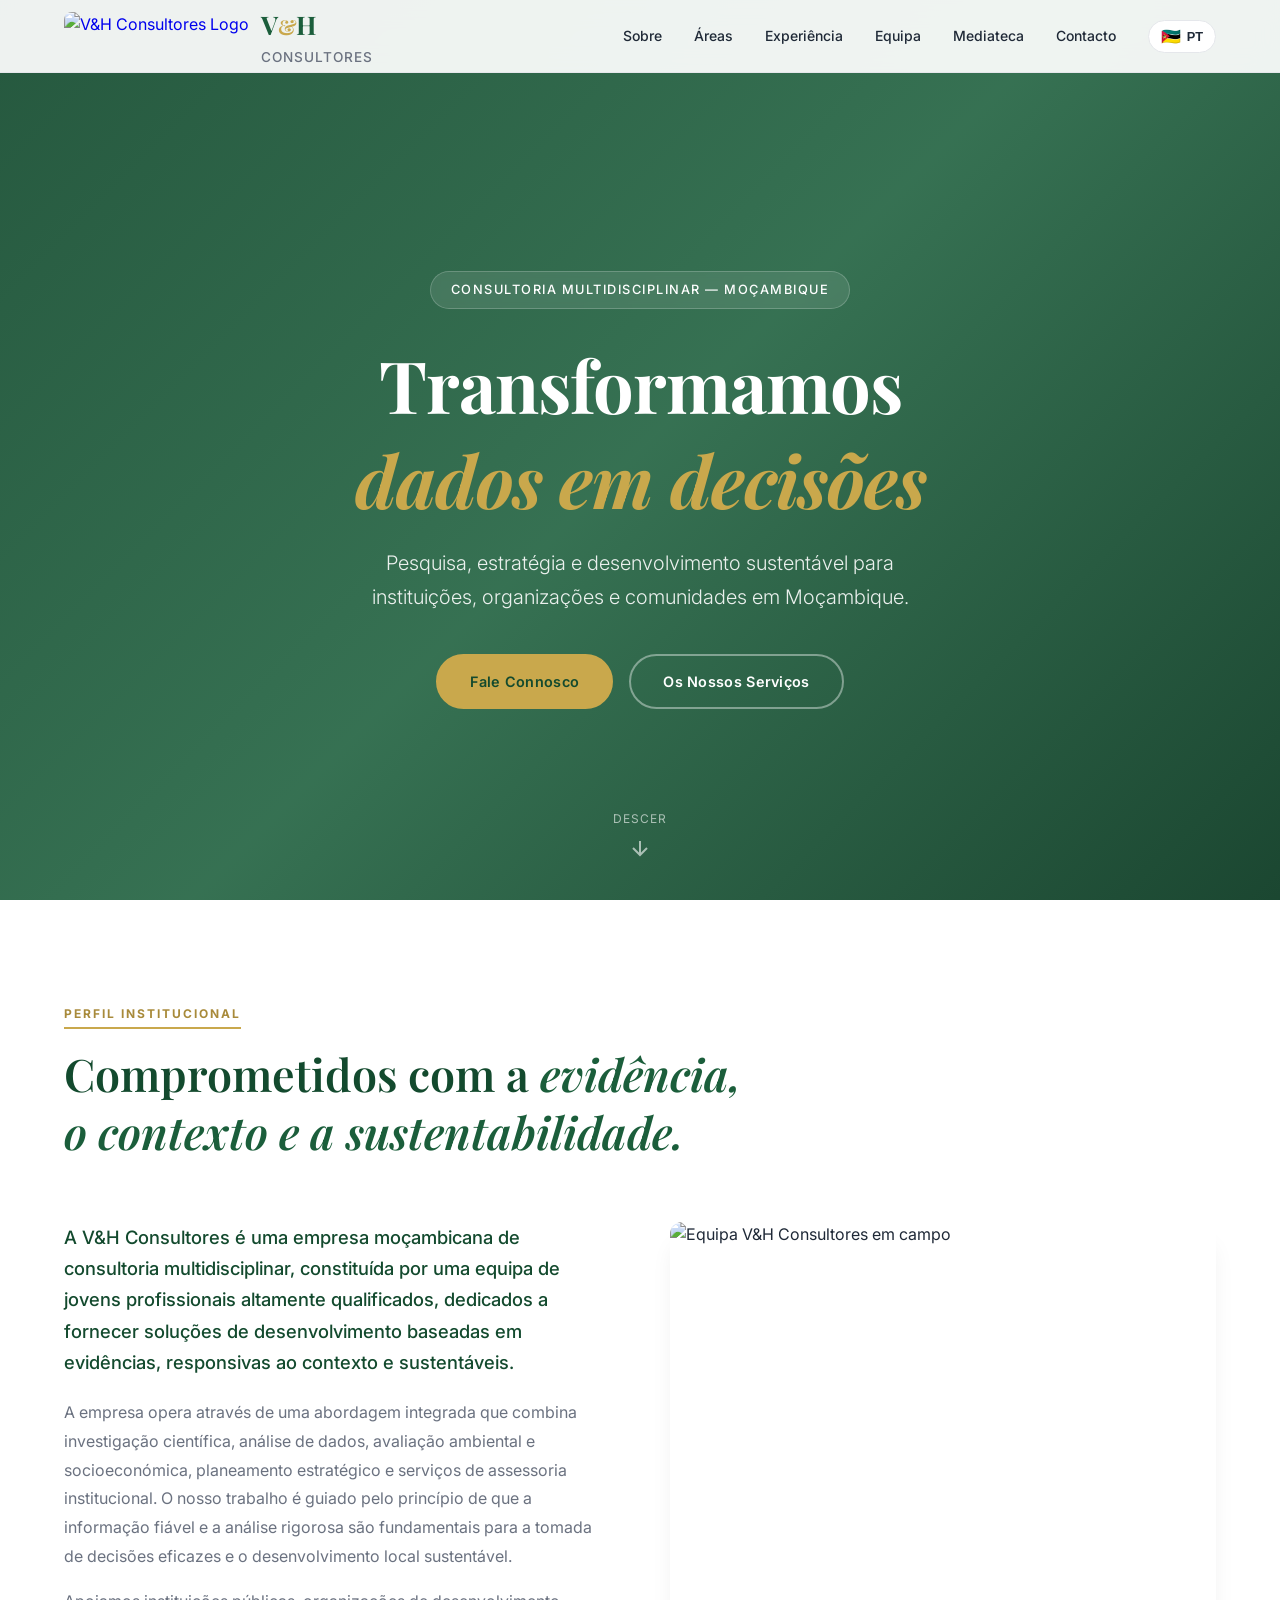
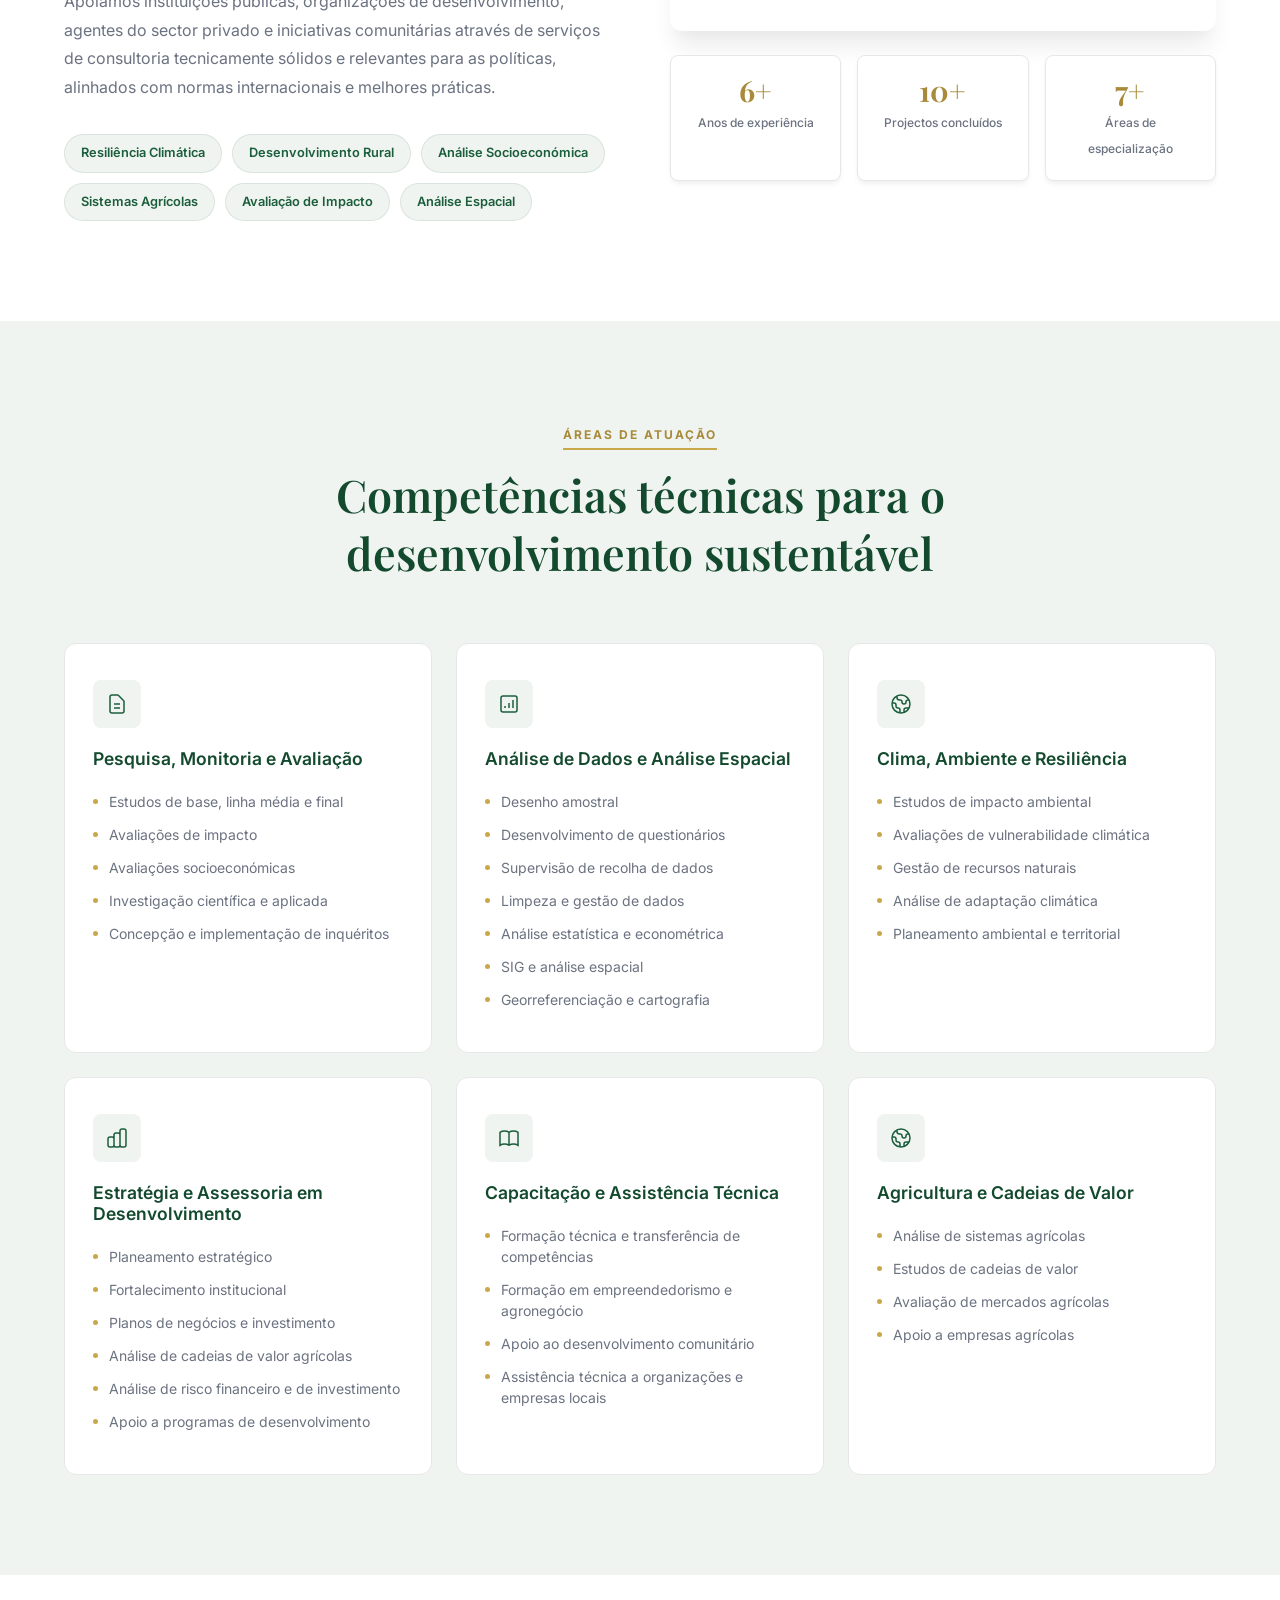
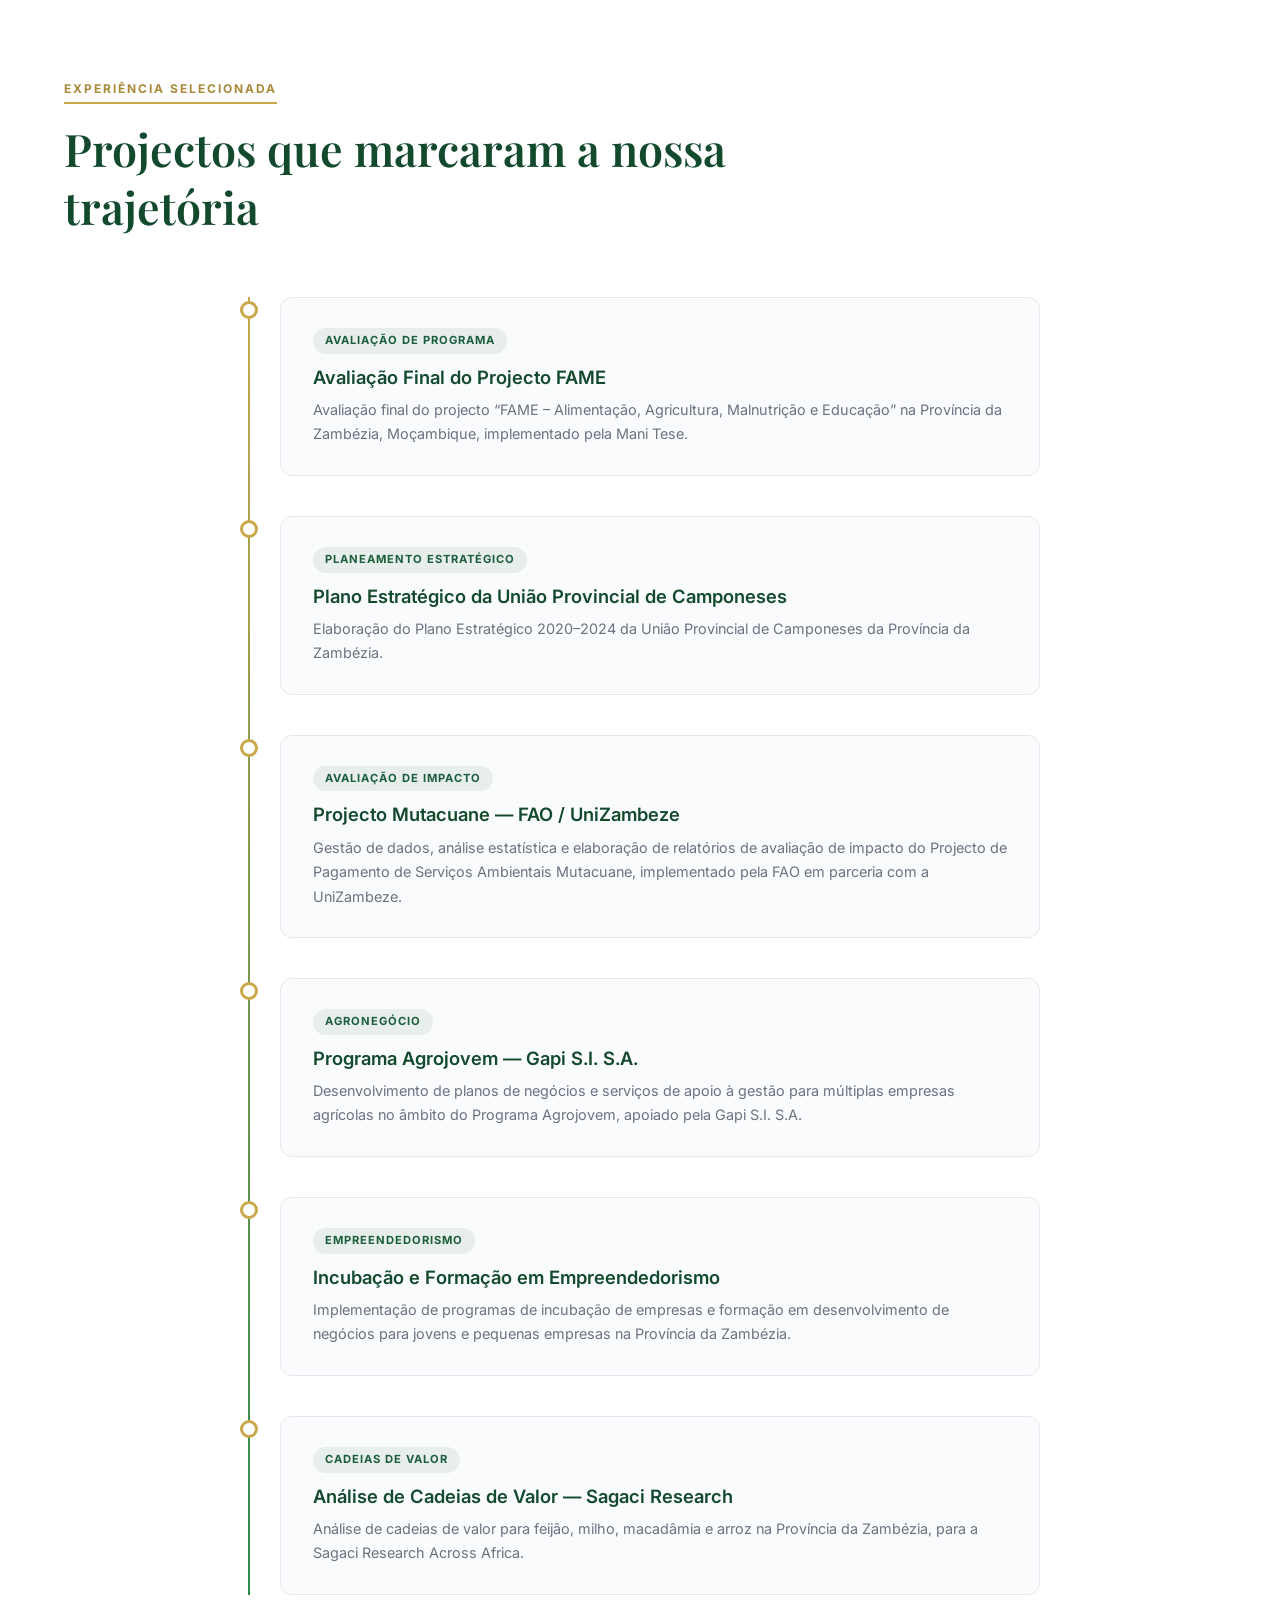
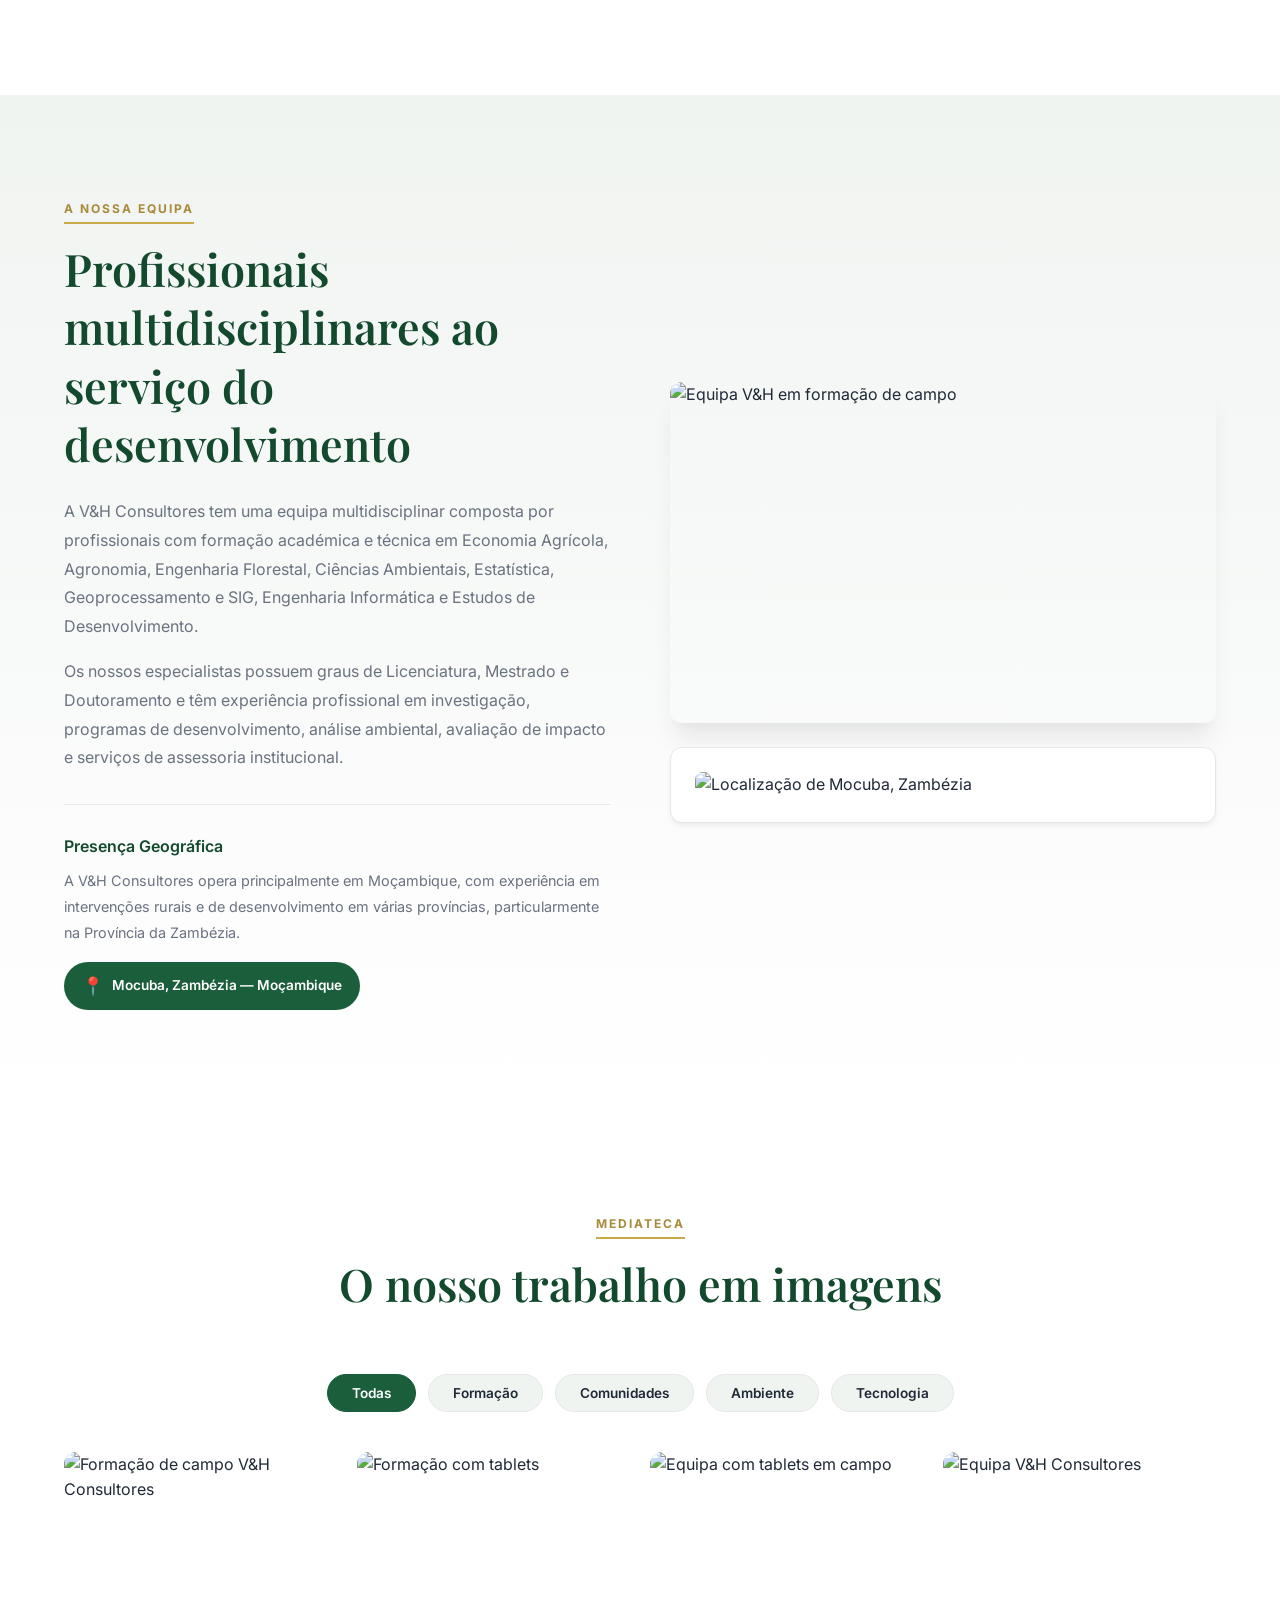
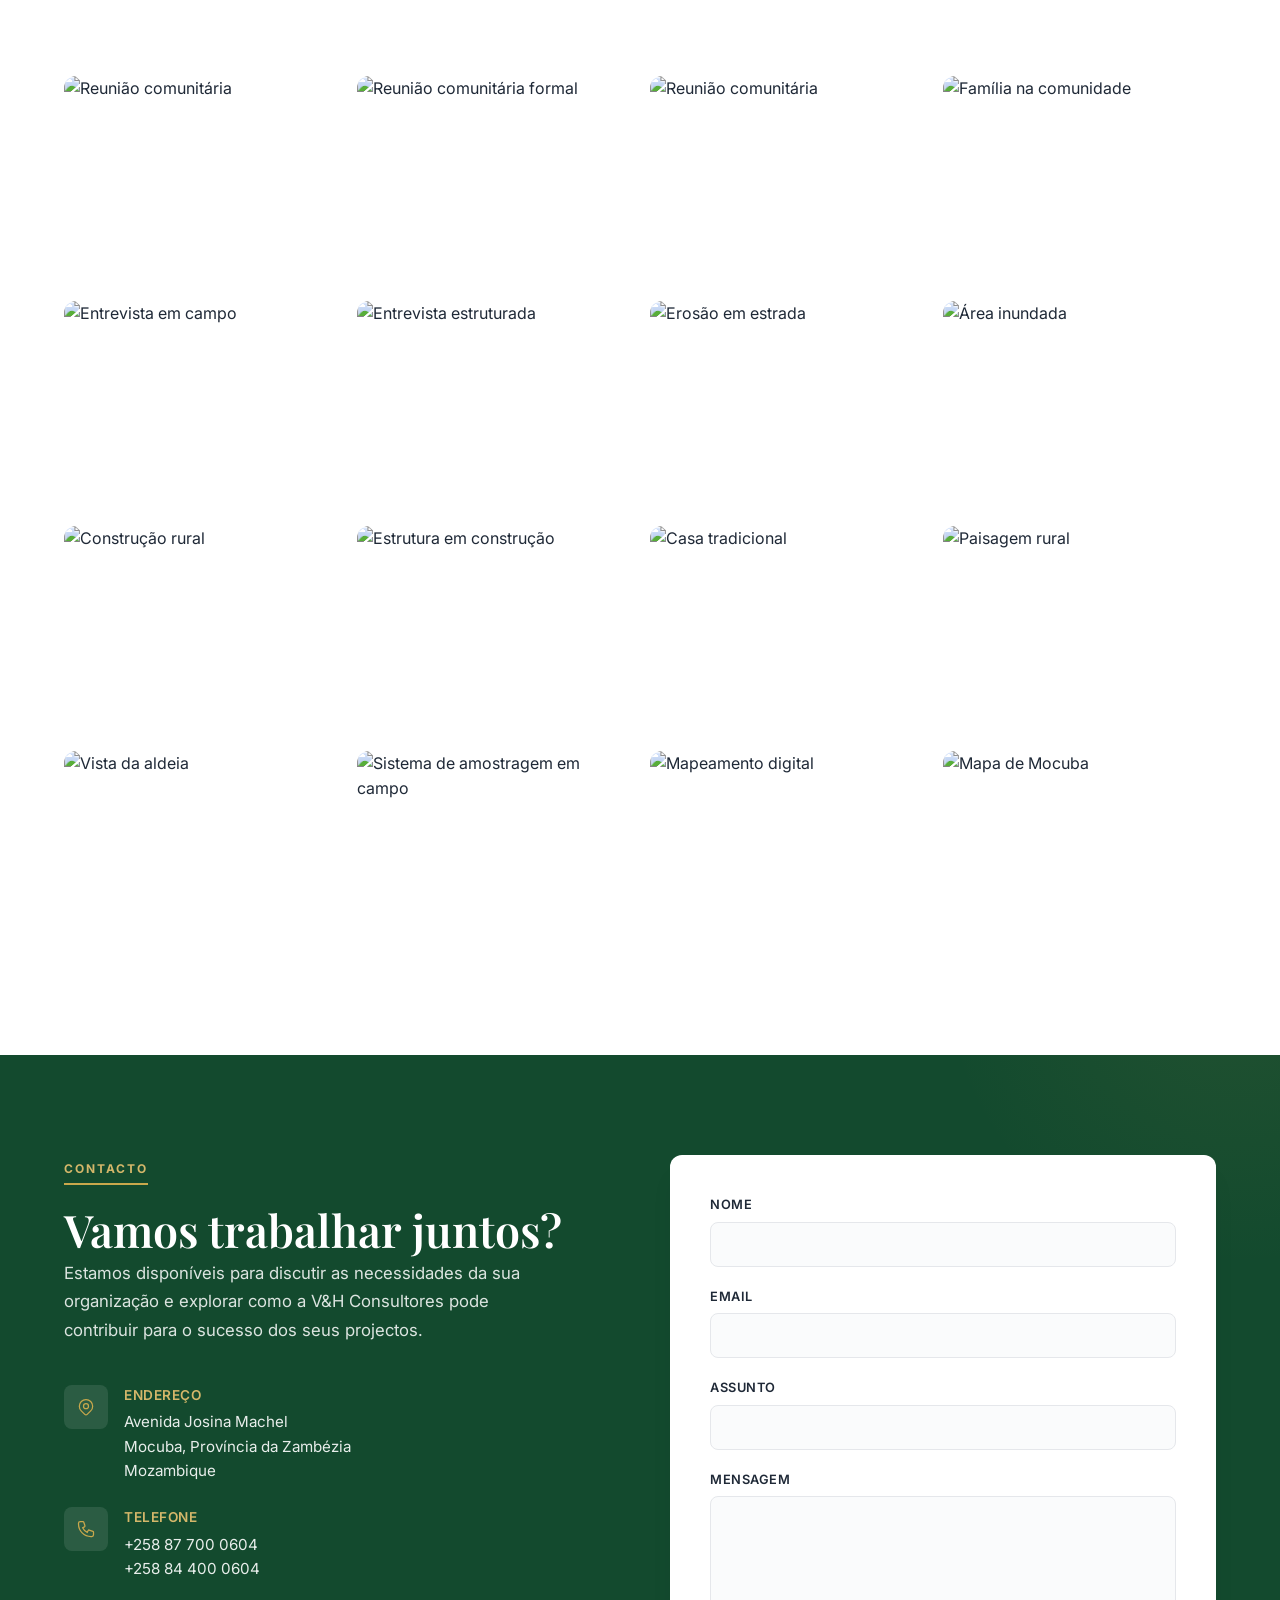
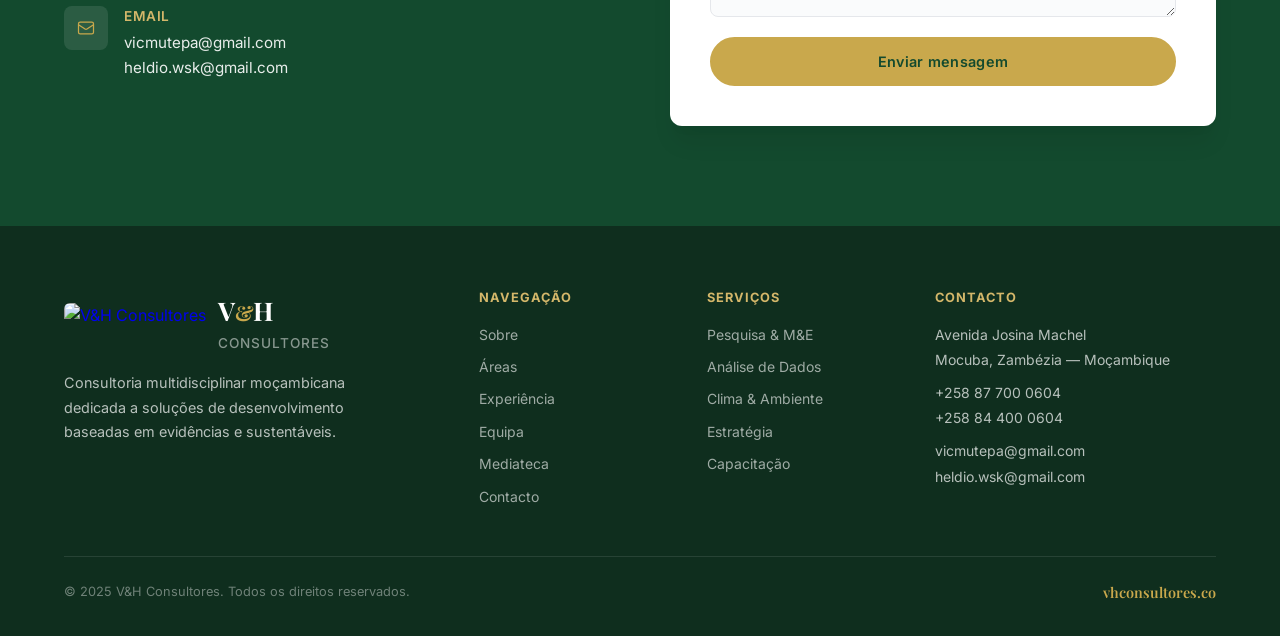
==== commit 0c204099: "Add files via upload" ====
--- a/index.html
+++ b/index.html
@@ -3,120 +3,118 @@
 <head>
     <meta charset="UTF-8">
     <meta name="viewport" content="width=device-width, initial-scale=1.0">
-    <title>V&H Consultores | Transformamos Dados em Decisões</title>
-    <meta name="description" content="V&H Consultores - Consultoria especializada em Moçambique. Transformamos dados em decisões estratégicas.">
+    <title>V&H Consultores</title>
+    <link rel="preconnect" href="https://fonts.googleapis.com">
+    <link rel="preconnect" href="https://fonts.gstatic.com" crossorigin>
+    <link href="https://fonts.googleapis.com/css2?family=Inter:wght@300;400;500;600;700&family=Playfair+Display:wght@400;500;600;700&display=swap" rel="stylesheet">
     <link rel="stylesheet" href="style.css">
-    <link href="https://fonts.googleapis.com/css2?family=Inter:wght@300;400;500;600;700;800&family=Playfair+Display:wght@400;500;600;700&display=swap" rel="stylesheet">
-    <link rel="stylesheet" href="https://cdnjs.cloudflare.com/ajax/libs/font-awesome/6.4.0/css/all.min.css">
 </head>
 <body>
     <!-- Navigation -->
     <nav class="navbar" id="navbar">
-        <div class="nav-container">
-            <a href="#" class="nav-logo">
-                <div class="logo-icon">V&H</div>
-                <span class="logo-text">Consultores</span>
+        <div class="container nav-container">
+            <a href="#" class="logo">
+                <img src="images/logo_vh.jpg" alt="V&H Consultores Logo" class="logo-img">
+                <div class="logo-text-group">
+                    <span class="logo-vh">V<span class="logo-amp">&</span>H</span>
+                    <span class="logo-text">Consultores</span>
+                </div>
             </a>
-            <ul class="nav-menu" id="navMenu">
-                <li><a href="#home" class="nav-link active" data-pt="Início" data-en="Home">Início</a></li>
-                <li><a href="#about" class="nav-link" data-pt="Sobre" data-en="About">Sobre</a></li>
-                <li><a href="#services" class="nav-link" data-pt="Serviços" data-en="Services">Serviços</a></li>
-                <li><a href="#experience" class="nav-link" data-pt="Experiência" data-en="Experience">Experiência</a></li>
-                <li><a href="#team" class="nav-link" data-pt="Equipa" data-en="Team">Equipa</a></li>
-                <li><a href="#gallery" class="nav-link" data-pt="Galeria" data-en="Gallery">Galeria</a></li>
-                <li><a href="#contact" class="nav-link" data-pt="Contacto" data-en="Contact">Contacto</a></li>
-            </ul>
-            <div class="nav-actions">
-                <button class="lang-toggle" id="langToggle" title="PT/EN">
+            <div class="nav-links" id="navLinks">
+                <a href="#about" class="nav-link" data-pt="Sobre" data-en="About">Sobre</a>
+                <a href="#expertise" class="nav-link" data-pt="Áreas" data-en="Expertise">Áreas</a>
+                <a href="#experience" class="nav-link" data-pt="Experiência" data-en="Experience">Experiência</a>
+                <a href="#team" class="nav-link" data-pt="Equipa" data-en="Team">Equipa</a>
+                <a href="#mediateca" class="nav-link" data-pt="Mediateca" data-en="Media">Mediateca</a>
+                <a href="#contact" class="nav-link" data-pt="Contacto" data-en="Contact">Contacto</a>
+                <button class="lang-toggle" id="langToggle" aria-label="Toggle language">
                     <span class="lang-flag">🇲🇿</span>
                     <span class="lang-code">PT</span>
                 </button>
-                <div class="hamburger" id="hamburger">
-                    <span class="bar"></span>
-                    <span class="bar"></span>
-                    <span class="bar"></span>
-                </div>
-            </div>
+            </div>
+            <button class="mobile-toggle" id="mobileToggle" aria-label="Menu">
+                <span></span><span></span><span></span>
+            </button>
         </div>
     </nav>
 
-    <!-- Hero Section -->
+    <!-- Hero -->
     <section class="hero" id="home">
-        <div class="hero-overlay"></div>
-        <div class="hero-content">
-            <div class="hero-badge" data-pt="Consultoria de Excelência" data-en="Excellence Consulting">Consultoria de Excelência</div>
+        <div class="hero-bg" style="background-image: url('images/campo1.jpg');">
+            <div class="hero-overlay"></div>
+        </div>
+        <div class="container hero-content">
+            <div class="hero-badge" data-pt="Consultoria Multidisciplinar — Moçambique" data-en="Multidisciplinary Consulting — Mozambique">
+                Consultoria Multidisciplinar — Moçambique
+            </div>
             <h1 class="hero-title">
-                <span class="title-line" data-pt="Transformamos Dados" data-en="We Transform Data">Transformamos Dados</span>
-                <span class="title-line highlight" data-pt="em Decisões" data-en="into Decisions">em Decisões</span>
+                <span data-pt="Transformamos" data-en="We Transform">Transformamos</span>
+                <span class="highlight" data-pt="dados em decisões" data-en="data into decisions">dados em decisões</span>
             </h1>
-            <p class="hero-subtitle" data-pt="Soluções estratégicas em consultoria de gestão, estudos de mercado e desenvolvimento organizacional para impulsionar o seu negócio em Moçambique." data-en="Strategic solutions in management consulting, market research and organizational development to boost your business in Mozambique.">
-                Soluções estratégicas em consultoria de gestão, estudos de mercado e desenvolvimento organizacional para impulsionar o seu negócio em Moçambique.
+            <p class="hero-subtitle" data-pt="Pesquisa, estratégia e desenvolvimento sustentável para instituições, organizações e comunidades em Moçambique." data-en="Research, strategy and sustainable development for institutions, organizations and communities in Mozambique.">
+                Pesquisa, estratégia e desenvolvimento sustentável para instituições, organizações e comunidades em Moçambique.
             </p>
             <div class="hero-cta">
-                <a href="#contact" class="btn btn-primary" data-pt="Fale Connosco" data-en="Contact Us">Fale Connosco</a>
-                <a href="#services" class="btn btn-outline" data-pt="Nossos Serviços" data-en="Our Services">Nossos Serviços</a>
-            </div>
-            <div class="hero-stats">
-                <div class="stat-item">
-                    <span class="stat-number">10+</span>
-                    <span class="stat-label" data-pt="Anos de Experiência" data-en="Years Experience">Anos de Experiência</span>
-                </div>
-                <div class="stat-item">
-                    <span class="stat-number">50+</span>
-                    <span class="stat-label" data-pt="Projectos Realizados" data-en="Projects Completed">Projectos Realizados</span>
-                </div>
-                <div class="stat-item">
-                    <span class="stat-number">30+</span>
-                    <span class="stat-label" data-pt="Clientes Satisfeitos" data-en="Satisfied Clients">Clientes Satisfeitos</span>
-                </div>
+                <a href="#contact" class="btn btn-primary" data-pt="Fale Connosco" data-en="Get in Touch">Fale Connosco</a>
+                <a href="#expertise" class="btn btn-outline" data-pt="Os Nossos Serviços" data-en="Our Services">Os Nossos Serviços</a>
             </div>
         </div>
         <div class="hero-scroll">
-            <a href="#about"><i class="fas fa-chevron-down"></i></a>
+            <div class="scroll-indicator">
+                <span data-pt="Descer" data-en="Scroll">Descer</span>
+                <svg width="24" height="24" viewBox="0 0 24 24" fill="none" stroke="currentColor" stroke-width="2"><path d="M12 5v14M5 12l7 7 7-7"/></svg>
+            </div>
         </div>
     </section>
 
-    <!-- About Section -->
-    <section class="about section" id="about">
+    <!-- About / Institutional Profile -->
+    <section class="section about" id="about">
         <div class="container">
             <div class="section-header">
-                <span class="section-tag" data-pt="Quem Somos" data-en="Who We Are">Quem Somos</span>
-                <h2 class="section-title" data-pt="Perfil Institucional" data-en="Institutional Profile">Perfil Institucional</h2>
+                <span class="section-label" data-pt="PERFIL INSTITUCIONAL" data-en="INSTITUTIONAL PROFILE">PERFIL INSTITUCIONAL</span>
+                <h2 class="section-title">
+                    <span data-pt="Comprometidos com a" data-en="Committed to">Comprometidos com a</span>
+                    <em class="highlight" data-pt="evidência, o contexto e a sustentabilidade." data-en="evidence, context and sustainability.">evidência, o contexto e a sustentabilidade.</em>
+                </h2>
             </div>
             <div class="about-grid">
-                <div class="about-image">
-                    <div class="about-img-wrapper">
-                        <!-- SUBSTITUIR: foto da equipa ou escritório -->
-                        <img src="https://images.unsplash.com/photo-1600880292203-757bb62b4baf?w=800&q=80" alt="V&H Consultores Equipa" class="about-img">
-                        <div class="about-img-badge">
-                            <span class="badge-year">2014</span>
-                            <span class="badge-text" data-pt="Fundada" data-en="Founded">Fundada</span>
-                        </div>
-                    </div>
-                </div>
-                <div class="about-content">
-                    <h3 class="about-subtitle" data-pt="Excelência em Consultoria para Moçambique" data-en="Consulting Excellence for Mozambique">Excelência em Consultoria para Moçambique</h3>
-                    <p class="about-text" data-pt="A V&H Consultores é uma empresa moçambicana de consultoria de gestão, especializada em fornecer soluções estratégicas e personalizadas que respondem aos desafios complexos do mercado moçambicano. Com sede na cidade de Quelimane, província da Zambézia, operamos com uma visão clara: transformar dados e conhecimento em decisões eficazes que impulsionam o crescimento sustentável dos nossos clientes." data-en="V&H Consultores is a Mozambican management consulting firm, specialized in providing strategic and customized solutions that respond to the complex challenges of the Mozambican market. Headquartered in Quelimane city, Zambézia province, we operate with a clear vision: transforming data and knowledge into effective decisions that drive our clients' sustainable growth.">
-                        A V&H Consultores é uma empresa moçambicana de consultoria de gestão, especializada em fornecer soluções estratégicas e personalizadas que respondem aos desafios complexos do mercado moçambicano. Com sede na cidade de Quelimane, província da Zambézia, operamos com uma visão clara: transformar dados e conhecimento em decisões eficazes que impulsionam o crescimento sustentável dos nossos clientes.
+                <div class="about-text">
+                    <p class="lead" data-pt="A V&H Consultores é uma empresa moçambicana de consultoria multidisciplinar, constituída por uma equipa de jovens profissionais altamente qualificados, dedicados a fornecer soluções de desenvolvimento baseadas em evidências, responsivas ao contexto e sustentáveis." data-en="V&H Consultores is a Mozambican multidisciplinary consulting firm established by a team of highly qualified young professionals committed to delivering evidence-based, context-responsive, and sustainable development solutions.">
+                        A V&H Consultores é uma empresa moçambicana de consultoria multidisciplinar, constituída por uma equipa de jovens profissionais altamente qualificados, dedicados a fornecer soluções de desenvolvimento baseadas em evidências, responsivas ao contexto e sustentáveis.
                     </p>
-                    <p class="about-text" data-pt="A nossa equipa multidisciplinar combina expertise técnica com profundo conhecimento do contexto local, permitindo-nos oferecer serviços de alta qualidade nas áreas de estudos de mercado, consultoria organizacional, gestão de projectos, monitoria e avaliação, e formação profissional." data-en="Our multidisciplinary team combines technical expertise with deep knowledge of the local context, allowing us to offer high-quality services in market research, organizational consulting, project management, monitoring and evaluation, and professional training.">
-                        A nossa equipa multidisciplinar combina expertise técnica com profundo conhecimento do contexto local, permitindo-nos oferecer serviços de alta qualidade nas áreas de estudos de mercado, consultoria organizacional, gestão de projectos, monitoria e avaliação, e formação profissional.
+                    <p data-pt="A empresa opera através de uma abordagem integrada que combina investigação científica, análise de dados, avaliação ambiental e socioeconómica, planeamento estratégico e serviços de assessoria institucional. O nosso trabalho é guiado pelo princípio de que a informação fiável e a análise rigorosa são fundamentais para a tomada de decisões eficazes e o desenvolvimento local sustentável." data-en="The firm operates through an integrated approach combining scientific research, data analytics, environmental and socioeconomic assessment, strategic planning, and institutional advisory services. Our work is guided by the principle that reliable information and rigorous analysis are fundamental for effective decision-making and sustainable local development.">
+                        A empresa opera através de uma abordagem integrada que combina investigação científica, análise de dados, avaliação ambiental e socioeconómica, planeamento estratégico e serviços de assessoria institucional. O nosso trabalho é guiado pelo princípio de que a informação fiável e a análise rigorosa são fundamentais para a tomada de decisões eficazes e o desenvolvimento local sustentável.
                     </p>
-                    <div class="about-values">
-                        <div class="value-card">
-                            <i class="fas fa-eye"></i>
-                            <h4 data-pt="Visão" data-en="Vision">Visão</h4>
-                            <p data-pt="Ser referência nacional em consultoria de gestão, reconhecida pela excelência e impacto medível." data-en="To be a national reference in management consulting, recognized for excellence and measurable impact.">Ser referência nacional em consultoria de gestão, reconhecida pela excelência e impacto medível.</p>
-                        </div>
-                        <div class="value-card">
-                            <i class="fas fa-bullseye"></i>
-                            <h4 data-pt="Missão" data-en="Mission">Missão</h4>
-                            <p data-pt="Fornecer soluções de consultoria inovadoras que maximizem o potencial das organizações moçambicanas." data-en="To provide innovative consulting solutions that maximize the potential of Mozambican organizations.">Fornecer soluções de consultoria inovadoras que maximizem o potencial das organizações moçambicanas.</p>
-                        </div>
-                        <div class="value-card">
-                            <i class="fas fa-handshake"></i>
-                            <h4 data-pt="Valores" data-en="Values">Valores</h4>
-                            <p data-pt="Integridade, Excelência, Inovação, Compromisso com o Cliente e Desenvolvimento Sustentável." data-en="Integrity, Excellence, Innovation, Commitment to the Client and Sustainable Development.">Integridade, Excelência, Inovação, Compromisso com o Cliente e Desenvolvimento Sustentável.</p>
+                    <p data-pt="Apoiamos instituições públicas, organizações de desenvolvimento, agentes do sector privado e iniciativas comunitárias através de serviços de consultoria tecnicamente sólidos e relevantes para as políticas, alinhados com normas internacionais e melhores práticas." data-en="We support public institutions, development organizations, private sector actors, and community-based initiatives through technically sound and policy-relevant consulting services aligned with international standards and best practices.">
+                        Apoiamos instituições públicas, organizações de desenvolvimento, agentes do sector privado e iniciativas comunitárias através de serviços de consultoria tecnicamente sólidos e relevantes para as políticas, alinhados com normas internacionais e melhores práticas.
+                    </p>
+                    <div class="about-tags">
+                        <span class="tag" data-pt="Resiliência Climática" data-en="Climate Resilience">Resiliência Climática</span>
+                        <span class="tag" data-pt="Desenvolvimento Rural" data-en="Rural Development">Desenvolvimento Rural</span>
+                        <span class="tag" data-pt="Análise Socioeconómica" data-en="Socioeconomic Analysis">Análise Socioeconómica</span>
+                        <span class="tag" data-pt="Sistemas Agrícolas" data-en="Agricultural Systems">Sistemas Agrícolas</span>
+                        <span class="tag" data-pt="Avaliação de Impacto" data-en="Impact Assessment">Avaliação de Impacto</span>
+                        <span class="tag" data-pt="Análise Espacial" data-en="Spatial Analysis">Análise Espacial</span>
+                    </div>
+                </div>
+                <div class="about-visual">
+                    <div class="about-image-wrapper">
+                        <div class="about-image">
+                            <img src="images/equipa_grupo.jpg" alt="Equipa V&H Consultores em campo">
+                        </div>
+                        <div class="about-stats">
+                            <div class="stat">
+                                <span class="stat-number">6+</span>
+                                <span class="stat-label" data-pt="Anos de experiência" data-en="Years of experience">Anos de experiência</span>
+                            </div>
+                            <div class="stat">
+                                <span class="stat-number">10+</span>
+                                <span class="stat-label" data-pt="Projectos concluídos" data-en="Projects completed">Projectos concluídos</span>
+                            </div>
+                            <div class="stat">
+                                <span class="stat-number">7+</span>
+                                <span class="stat-label" data-pt="Áreas de especialização" data-en="Areas of expertise">Áreas de especialização</span>
+                            </div>
                         </div>
                     </div>
                 </div>
@@ -124,331 +122,433 @@
         </div>
     </section>
 
-    <!-- Services Section -->
-    <section class="services section" id="services">
+    <!-- Expertise -->
+    <section class="section expertise" id="expertise">
+        <div class="container">
+            <div class="section-header center">
+                <span class="section-label" data-pt="ÁREAS DE ATUAÇÃO" data-en="CORE EXPERTISE">ÁREAS DE ATUAÇÃO</span>
+                <h2 class="section-title" data-pt="Competências técnicas para o desenvolvimento sustentável" data-en="Technical skills for sustainable development">Competências técnicas para o desenvolvimento sustentável</h2>
+            </div>
+            <div class="expertise-grid">
+                <div class="expertise-card">
+                    <div class="expertise-icon">
+                        <svg viewBox="0 0 24 24" fill="none" stroke="currentColor" stroke-width="1.5"><path d="M9 12h6m-6 4h6m2 5H7a2 2 0 01-2-2V5a2 2 0 012-2h5.586a1 1 0 01.707.293l5.414 5.414a1 1 0 01.293.707V19a2 2 0 01-2 2z"/></svg>
+                    </div>
+                    <h3 data-pt="Pesquisa, Monitoria e Avaliação" data-en="Research, M&E">Pesquisa, Monitoria e Avaliação</h3>
+                    <ul>
+                        <li data-pt="Estudos de base, linha média e final" data-en="Baseline, midline and endline studies">Estudos de base, linha média e final</li>
+                        <li data-pt="Avaliações de impacto" data-en="Impact evaluations">Avaliações de impacto</li>
+                        <li data-pt="Avaliações socioeconómicas" data-en="Socioeconomic assessments">Avaliações socioeconómicas</li>
+                        <li data-pt="Investigação científica e aplicada" data-en="Scientific and applied research">Investigação científica e aplicada</li>
+                        <li data-pt="Concepção e implementação de inquéritos" data-en="Survey design and implementation">Concepção e implementação de inquéritos</li>
+                    </ul>
+                </div>
+                <div class="expertise-card">
+                    <div class="expertise-icon">
+                        <svg viewBox="0 0 24 24" fill="none" stroke="currentColor" stroke-width="1.5"><path d="M16 8v8m-4-5v5m-4-2v2m-2 4h12a2 2 0 002-2V6a2 2 0 00-2-2H6a2 2 0 00-2 2v12a2 2 0 002 2z"/></svg>
+                    </div>
+                    <h3 data-pt="Análise de Dados e Análise Espacial" data-en="Data Analytics & Spatial Analysis">Análise de Dados e Análise Espacial</h3>
+                    <ul>
+                        <li data-pt="Desenho amostral" data-en="Sampling design">Desenho amostral</li>
+                        <li data-pt="Desenvolvimento de questionários" data-en="Questionnaire development">Desenvolvimento de questionários</li>
+                        <li data-pt="Supervisão de recolha de dados" data-en="Data collection supervision">Supervisão de recolha de dados</li>
+                        <li data-pt="Limpeza e gestão de dados" data-en="Data cleaning and management">Limpeza e gestão de dados</li>
+                        <li data-pt="Análise estatística e econométrica" data-en="Statistical and econometric analysis">Análise estatística e econométrica</li>
+                        <li data-pt="SIG e análise espacial" data-en="GIS and spatial analysis">SIG e análise espacial</li>
+                        <li data-pt="Georreferenciação e cartografia" data-en="Georeferencing and mapping">Georreferenciação e cartografia</li>
+                    </ul>
+                </div>
+                <div class="expertise-card">
+                    <div class="expertise-icon">
+                        <svg viewBox="0 0 24 24" fill="none" stroke="currentColor" stroke-width="1.5"><path d="M3.055 11H5a2 2 0 012 2v1a2 2 0 002 2 2 2 0 012 2v2.945M8 3.935V5.5A2.5 2.5 0 0010.5 8h.5a2 2 0 012 2 2 2 0 104 0 2 2 0 012-2h1.064M15 20.488V18a2 2 0 012-2h3.064M21 12a9 9 0 11-18 0 9 9 0 0118 0z"/></svg>
+                    </div>
+                    <h3 data-pt="Clima, Ambiente e Resiliência" data-en="Climate, Environment & Resilience">Clima, Ambiente e Resiliência</h3>
+                    <ul>
+                        <li data-pt="Estudos de impacto ambiental" data-en="Environmental impact studies">Estudos de impacto ambiental</li>
+                        <li data-pt="Avaliações de vulnerabilidade climática" data-en="Climate vulnerability assessments">Avaliações de vulnerabilidade climática</li>
+                        <li data-pt="Gestão de recursos naturais" data-en="Natural resource management">Gestão de recursos naturais</li>
+                        <li data-pt="Análise de adaptação climática" data-en="Climate adaptation analysis">Análise de adaptação climática</li>
+                        <li data-pt="Planeamento ambiental e territorial" data-en="Environmental and territorial planning">Planeamento ambiental e territorial</li>
+                    </ul>
+                </div>
+                <div class="expertise-card">
+                    <div class="expertise-icon">
+                        <svg viewBox="0 0 24 24" fill="none" stroke="currentColor" stroke-width="1.5"><path d="M9 19v-6a2 2 0 00-2-2H5a2 2 0 00-2 2v6a2 2 0 002 2h2a2 2 0 002-2zm0 0V9a2 2 0 012-2h2a2 2 0 012 2v10m-6 0a2 2 0 002 2h2a2 2 0 002-2m0 0V5a2 2 0 012-2h2a2 2 0 012 2v14a2 2 0 01-2 2h-2a2 2 0 01-2-2z"/></svg>
+                    </div>
+                    <h3 data-pt="Estratégia e Assessoria em Desenvolvimento" data-en="Strategy & Development Advisory">Estratégia e Assessoria em Desenvolvimento</h3>
+                    <ul>
+                        <li data-pt="Planeamento estratégico" data-en="Strategic planning">Planeamento estratégico</li>
+                        <li data-pt="Fortalecimento institucional" data-en="Institutional strengthening">Fortalecimento institucional</li>
+                        <li data-pt="Planos de negócios e investimento" data-en="Business and investment plans">Planos de negócios e investimento</li>
+                        <li data-pt="Análise de cadeias de valor agrícolas" data-en="Agricultural value chain analysis">Análise de cadeias de valor agrícolas</li>
+                        <li data-pt="Análise de risco financeiro e de investimento" data-en="Financial and investment risk analysis">Análise de risco financeiro e de investimento</li>
+                        <li data-pt="Apoio a programas de desenvolvimento" data-en="Development program support">Apoio a programas de desenvolvimento</li>
+                    </ul>
+                </div>
+                <div class="expertise-card">
+                    <div class="expertise-icon">
+                        <svg viewBox="0 0 24 24" fill="none" stroke="currentColor" stroke-width="1.5"><path d="M12 6.253v13m0-13C10.832 5.477 9.246 5 7.5 5S4.168 5.477 3 6.253v13C4.168 18.477 5.754 18 7.5 18s3.332.477 4.5 1.253m0-13C13.168 5.477 14.754 5 16.5 5c1.747 0 3.332.477 4.5 1.253v13C19.832 18.477 18.247 18 16.5 18c-1.746 0-3.332.477-4.5 1.253"/></svg>
+                    </div>
+                    <h3 data-pt="Capacitação e Assistência Técnica" data-en="Capacity Building & Technical Assistance">Capacitação e Assistência Técnica</h3>
+                    <ul>
+                        <li data-pt="Formação técnica e transferência de competências" data-en="Technical training and skills transfer">Formação técnica e transferência de competências</li>
+                        <li data-pt="Formação em empreendedorismo e agronegócio" data-en="Entrepreneurship and agribusiness training">Formação em empreendedorismo e agronegócio</li>
+                        <li data-pt="Apoio ao desenvolvimento comunitário" data-en="Community development support">Apoio ao desenvolvimento comunitário</li>
+                        <li data-pt="Assistência técnica a organizações e empresas locais" data-en="Technical assistance for local organizations">Assistência técnica a organizações e empresas locais</li>
+                    </ul>
+                </div>
+                <div class="expertise-card">
+                    <div class="expertise-icon">
+                        <svg viewBox="0 0 24 24" fill="none" stroke="currentColor" stroke-width="1.5"><path d="M3.055 11H5a2 2 0 012 2v1a2 2 0 002 2 2 2 0 012 2v2.945M8 3.935V5.5A2.5 2.5 0 0010.5 8h.5a2 2 0 012 2 2 2 0 104 0 2 2 0 012-2h1.064M15 20.488V18a2 2 0 012-2h3.064M21 12a9 9 0 11-18 0 9 9 0 0118 0z"/></svg>
+                    </div>
+                    <h3 data-pt="Agricultura e Cadeias de Valor" data-en="Agriculture & Value Chains">Agricultura e Cadeias de Valor</h3>
+                    <ul>
+                        <li data-pt="Análise de sistemas agrícolas" data-en="Agricultural systems analysis">Análise de sistemas agrícolas</li>
+                        <li data-pt="Estudos de cadeias de valor" data-en="Value chain studies">Estudos de cadeias de valor</li>
+                        <li data-pt="Avaliação de mercados agrícolas" data-en="Agricultural market assessment">Avaliação de mercados agrícolas</li>
+                        <li data-pt="Apoio a empresas agrícolas" data-en="Agribusiness support">Apoio a empresas agrícolas</li>
+                    </ul>
+                </div>
+            </div>
+        </div>
+    </section>
+
+    <!-- Experience -->
+    <section class="section experience" id="experience">
         <div class="container">
             <div class="section-header">
-                <span class="section-tag" data-pt="O que Fazemos" data-en="What We Do">O que Fazemos</span>
-                <h2 class="section-title" data-pt="Áreas de Atuação" data-en="Areas of Expertise">Áreas de Atuação</h2>
-            </div>
-            <div class="services-grid">
-                <div class="service-card">
-                    <div class="service-icon">
-                        <i class="fas fa-chart-line"></i>
-                    </div>
-                    <h3 data-pt="Estudos de Mercado" data-en="Market Research">Estudos de Mercado</h3>
-                    <p data-pt="Pesquisa quantitativa e qualitativa, análise de concorrência, segmentação de mercado e estudos de viabilidade para decisões estratégicas fundamentadas." data-en="Quantitative and qualitative research, competition analysis, market segmentation and feasibility studies for informed strategic decisions.">Pesquisa quantitativa e qualitativa, análise de concorrência, segmentação de mercado e estudos de viabilidade para decisões estratégicas fundamentadas.</p>
-                </div>
-                <div class="service-card">
-                    <div class="service-icon">
-                        <i class="fas fa-sitemap"></i>
-                    </div>
-                    <h3 data-pt="Consultoria Organizacional" data-en="Organizational Consulting">Consultoria Organizacional</h3>
-                    <p data-pt="Reestruturação organizacional, desenvolvimento de modelos de governança, gestão de mudanças e alinhamento estratégico de processos." data-en="Organizational restructuring, governance model development, change management and strategic process alignment.">Reestruturação organizacional, desenvolvimento de modelos de governança, gestão de mudanças e alinhamento estratégico de processos.</p>
-                </div>
-                <div class="service-card">
-                    <div class="service-icon">
-                        <i class="fas fa-tasks"></i>
-                    </div>
-                    <h3 data-pt="Gestão de Projectos" data-en="Project Management">Gestão de Projectos</h3>
-                    <p data-pt="Planeamento, execução e acompanhamento de projectos de desenvolvimento, desde a concepção até à entrega, garantindo prazos, orçamento e qualidade." data-en="Planning, execution and monitoring of development projects, from conception to delivery, ensuring deadlines, budget and quality.">Planeamento, execução e acompanhamento de projectos de desenvolvimento, desde a concepção até à entrega, garantindo prazos, orçamento e qualidade.</p>
-                </div>
-                <div class="service-card">
-                    <div class="service-icon">
-                        <i class="fas fa-clipboard-check"></i>
-                    </div>
-                    <h3 data-pt="Monitoria & Avaliação" data-en="Monitoring & Evaluation">Monitoria & Avaliação</h3>
-                    <p data-pt="Sistemas de M&A, avaliação de impacto, indicadores de desempenho e relatórios analíticos para programas e projectos de desenvolvimento." data-en="M&E systems, impact assessment, performance indicators and analytical reports for development programs and projects.">Sistemas de M&A, avaliação de impacto, indicadores de desempenho e relatórios analíticos para programas e projectos de desenvolvimento.</p>
-                </div>
-                <div class="service-card">
-                    <div class="service-icon">
-                        <i class="fas fa-chalkboard-teacher"></i>
-                    </div>
-                    <h3 data-pt="Formação Profissional" data-en="Professional Training">Formação Profissional</h3>
-                    <p data-pt="Workshops, treinamentos e capacitações sob medida em gestão, liderança, análise de dados e competências técnicas específicas." data-en="Workshops, trainings and tailored capacity building in management, leadership, data analysis and specific technical skills.">Workshops, treinamentos e capacitações sob medida em gestão, liderança, análise de dados e competências técnicas específicas.</p>
-                </div>
-                <div class="service-card">
-                    <div class="service-icon">
-                        <i class="fas fa-database"></i>
-                    </div>
-                    <h3 data-pt="Análise de Dados" data-en="Data Analysis">Análise de Dados</h3>
-                    <p data-pt="Processamento estatístico, business intelligence, visualização de dados e modelagem preditiva para suporte à decisão." data-en="Statistical processing, business intelligence, data visualization and predictive modeling for decision support.">Processamento estatístico, business intelligence, visualização de dados e modelagem preditiva para suporte à decisão.</p>
-                </div>
-            </div>
-        </div>
-    </section>
-
-    <!-- Experience Section -->
-    <section class="experience section" id="experience">
-        <div class="container">
-            <div class="section-header">
-                <span class="section-tag" data-pt="Nosso Trajecto" data-en="Our Track Record">Nosso Trajecto</span>
-                <h2 class="section-title" data-pt="Experiência Selecionada" data-en="Selected Experience">Experiência Selecionada</h2>
+                <span class="section-label" data-pt="EXPERIÊNCIA SELECIONADA" data-en="SELECTED EXPERIENCE">EXPERIÊNCIA SELECIONADA</span>
+                <h2 class="section-title" data-pt="Projectos que marcaram a nossa trajetória" data-en="Projects that shaped our journey">Projectos que marcaram a nossa trajetória</h2>
             </div>
             <div class="timeline">
                 <div class="timeline-item">
                     <div class="timeline-marker"></div>
                     <div class="timeline-content">
-                        <span class="timeline-date">2023</span>
-                        <h3 data-pt="Avaliação de Impacto - Programa de Desenvolvimento Rural" data-en="Impact Assessment - Rural Development Program">Avaliação de Impacto - Programa de Desenvolvimento Rural</h3>
-                        <p data-pt="Condução de avaliação de impacto para programa de desenvolvimento rural na Zambézia, cobrindo mais de 5.000 beneficiários e 12 distritos." data-en="Conducted impact assessment for rural development program in Zambézia, covering over 5,000 beneficiaries and 12 districts.">Condução de avaliação de impacto para programa de desenvolvimento rural na Zambézia, cobrindo mais de 5.000 beneficiários e 12 distritos.</p>
-                        <span class="timeline-client" data-pt="Cliente: Cooperante Internacional" data-en="Client: International Cooperant">Cliente: Cooperante Internacional</span>
+                        <span class="timeline-tag" data-pt="Avaliação de Programa" data-en="Program Evaluation">Avaliação de Programa</span>
+                        <h3 data-pt="Avaliação Final do Projecto FAME" data-en="Final Evaluation of the FAME Project">Avaliação Final do Projecto FAME</h3>
+                        <p data-pt="Avaliação final do projecto “FAME – Alimentação, Agricultura, Malnutrição e Educação” na Província da Zambézia, Moçambique, implementado pela Mani Tese." data-en="Final evaluation of the “FAME – Food, Agriculture, Malnutrition and Education” Project in Zambézia Province, Mozambique, implemented by Mani Tese.">
+                            Avaliação final do projecto “FAME – Alimentação, Agricultura, Malnutrição e Educação” na Província da Zambézia, Moçambique, implementado pela Mani Tese.
+                        </p>
                     </div>
                 </div>
                 <div class="timeline-item">
                     <div class="timeline-marker"></div>
                     <div class="timeline-content">
-                        <span class="timeline-date">2022</span>
-                        <h3 data-pt="Estudo de Mercado - Sector Agroindustrial" data-en="Market Research - Agroindustrial Sector">Estudo de Mercado - Sector Agroindustrial</h3>
-                        <p data-pt="Pesquisa de mercado abrangente para entrada de investidor estrangeiro no sector agroindustrial de Moçambique, incluindo análise de cadeia de valor." data-en="Comprehensive market research for foreign investor entry into Mozambique's agroindustrial sector, including value chain analysis.">Pesquisa de mercado abrangente para entrada de investidor estrangeiro no sector agroindustrial de Moçambique, incluindo análise de cadeia de valor.</p>
-                        <span class="timeline-client" data-pt="Cliente: Grupo Investidor Privado" data-en="Client: Private Investor Group">Cliente: Grupo Investidor Privado</span>
+                        <span class="timeline-tag" data-pt="Planeamento Estratégico" data-en="Strategic Planning">Planeamento Estratégico</span>
+                        <h3 data-pt="Plano Estratégico da União Provincial de Camponeses" data-en="Strategic Plan for the Provincial Peasants Union">Plano Estratégico da União Provincial de Camponeses</h3>
+                        <p data-pt="Elaboração do Plano Estratégico 2020–2024 da União Provincial de Camponeses da Província da Zambézia." data-en="Preparation of the 2020–2024 Strategic Plan for the Provincial Union of Peasants of Zambézia Province.">
+                            Elaboração do Plano Estratégico 2020–2024 da União Provincial de Camponeses da Província da Zambézia.
+                        </p>
                     </div>
                 </div>
                 <div class="timeline-item">
                     <div class="timeline-marker"></div>
                     <div class="timeline-content">
-                        <span class="timeline-date">2021</span>
-                        <h3 data-pt="Reestruturação Organizacional - ONG Nacional" data-en="Organizational Restructuring - National NGO">Reestruturação Organizacional - ONG Nacional</h3>
-                        <p data-pt="Desenho de nova estrutura organizacional, manual de procedimentos e sistema de gestão de desempenho para ONG com operação em 3 províncias." data-en="Designed new organizational structure, procedures manual and performance management system for NGO operating in 3 provinces.">Desenho de nova estrutura organizacional, manual de procedimentos e sistema de gestão de desempenho para ONG com operação em 3 províncias.</p>
-                        <span class="timeline-client" data-pt="Cliente: Organização Não-Governamental" data-en="Client: Non-Governmental Organization">Cliente: Organização Não-Governamental</span>
+                        <span class="timeline-tag" data-pt="Avaliação de Impacto" data-en="Impact Assessment">Avaliação de Impacto</span>
+                        <h3 data-pt="Projecto Mutacuane — FAO / UniZambeze" data-en="Mutacuane Project — FAO / UniZambeze">Projecto Mutacuane — FAO / UniZambeze</h3>
+                        <p data-pt="Gestão de dados, análise estatística e elaboração de relatórios de avaliação de impacto do Projecto de Pagamento de Serviços Ambientais Mutacuane, implementado pela FAO em parceria com a UniZambeze." data-en="Data management, statistical analysis and preparation of impact assessment reports for the Mutacuane Environmental Services Payment Project implemented by FAO in partnership with UniZambeze.">
+                            Gestão de dados, análise estatística e elaboração de relatórios de avaliação de impacto do Projecto de Pagamento de Serviços Ambientais Mutacuane, implementado pela FAO em parceria com a UniZambeze.
+                        </p>
                     </div>
                 </div>
                 <div class="timeline-item">
                     <div class="timeline-marker"></div>
                     <div class="timeline-content">
-                        <span class="timeline-date">2020</span>
-                        <h3 data-pt="Sistema de Monitoria - Projecto de Saúde" data-en="Monitoring System - Health Project">Sistema de Monitoria - Projecto de Saúde</h3>
-                        <p data-pt="Implementação de sistema de monitoria e avaliação em tempo real para projecto de saúde comunitária, incluindo dashboard e indicadores-chave." data-en="Implemented real-time monitoring and evaluation system for community health project, including dashboard and key indicators.">Implementação de sistema de monitoria e avaliação em tempo real para projecto de saúde comunitária, incluindo dashboard e indicadores-chave.</p>
-                        <span class="timeline-client" data-pt="Cliente: Fundação Internacional" data-en="Client: International Foundation">Cliente: Fundação Internacional</span>
+                        <span class="timeline-tag" data-pt="Agronegócio" data-en="Agribusiness">Agronegócio</span>
+                        <h3 data-pt="Programa Agrojovem — Gapi S.I. S.A." data-en="Agrojovem Program — Gapi S.I. S.A.">Programa Agrojovem — Gapi S.I. S.A.</h3>
+                        <p data-pt="Desenvolvimento de planos de negócios e serviços de apoio à gestão para múltiplas empresas agrícolas no âmbito do Programa Agrojovem, apoiado pela Gapi S.I. S.A." data-en="Development of business plans and management support services for multiple agribusiness enterprises under the Agrojovem Program supported by Gapi S.I. S.A.">
+                            Desenvolvimento de planos de negócios e serviços de apoio à gestão para múltiplas empresas agrícolas no âmbito do Programa Agrojovem, apoiado pela Gapi S.I. S.A.
+                        </p>
+                    </div>
+                </div>
+                <div class="timeline-item">
+                    <div class="timeline-marker"></div>
+                    <div class="timeline-content">
+                        <span class="timeline-tag" data-pt="Empreendedorismo" data-en="Entrepreneurship">Empreendedorismo</span>
+                        <h3 data-pt="Incubação e Formação em Empreendedorismo" data-en="Entrepreneurship Incubation & Training">Incubação e Formação em Empreendedorismo</h3>
+                        <p data-pt="Implementação de programas de incubação de empresas e formação em desenvolvimento de negócios para jovens e pequenas empresas na Província da Zambézia." data-en="Implementation of entrepreneurship incubation and business development training programs for youth and small enterprises in Zambézia Province.">
+                            Implementação de programas de incubação de empresas e formação em desenvolvimento de negócios para jovens e pequenas empresas na Província da Zambézia.
+                        </p>
+                    </div>
+                </div>
+                <div class="timeline-item">
+                    <div class="timeline-marker"></div>
+                    <div class="timeline-content">
+                        <span class="timeline-tag" data-pt="Cadeias de Valor" data-en="Value Chains">Cadeias de Valor</span>
+                        <h3 data-pt="Análise de Cadeias de Valor — Sagaci Research" data-en="Value Chain Analysis — Sagaci Research">Análise de Cadeias de Valor — Sagaci Research</h3>
+                        <p data-pt="Análise de cadeias de valor para feijão, milho, macadâmia e arroz na Província da Zambézia, para a Sagaci Research Across Africa." data-en="Value chain analysis for beans, maize, macadamia and rice in Zambézia Province for Sagaci Research Across Africa.">
+                            Análise de cadeias de valor para feijão, milho, macadâmia e arroz na Província da Zambézia, para a Sagaci Research Across Africa.
+                        </p>
                     </div>
                 </div>
             </div>
         </div>
     </section>
 
-    <!-- Team Section -->
-    <section class="team section" id="team">
+    <!-- Team & Presence -->
+    <section class="section team" id="team">
         <div class="container">
-            <div class="section-header">
-                <span class="section-tag" data-pt="As Nossas Pessoas" data-en="Our People">As Nossas Pessoas</span>
-                <h2 class="section-title" data-pt="Equipa & Presença" data-en="Team & Presence">Equipa & Presença</h2>
-            </div>
             <div class="team-grid">
-                <div class="team-card">
-                    <!-- SUBSTITUIR: foto do membro da equipa -->
-                    <div class="team-img-wrapper">
-                        <img src="https://images.unsplash.com/photo-1560250097-0b93528c311a?w=400&q=80" alt="Diretor" class="team-img">
-                    </div>
-                    <div class="team-info">
-                        <h3 data-pt="Hélder W." data-en="Hélder W.">Hélder W.</h3>
-                        <span class="team-role" data-pt="Diretor Geral & Fundador" data-en="CEO & Founder">Diretor Geral & Fundador</span>
-                        <p data-pt="Especialista em gestão de projectos e desenvolvimento organizacional com mais de 15 anos de experiência no sector público e privado." data-en="Expert in project management and organizational development with over 15 years of experience in public and private sectors.">Especialista em gestão de projectos e desenvolvimento organizacional com mais de 15 anos de experiência no sector público e privado.</p>
-                        <div class="team-social">
-                            <a href="#"><i class="fab fa-linkedin"></i></a>
-                            <a href="#"><i class="fas fa-envelope"></i></a>
-                        </div>
-                    </div>
-                </div>
-                <div class="team-card">
-                    <!-- SUBSTITUIR: foto do membro da equipa -->
-                    <div class="team-img-wrapper">
-                        <img src="https://images.unsplash.com/photo-1573496359142-b8d87734a5a2?w=400&q=80" alt="Consultora" class="team-img">
-                    </div>
-                    <div class="team-info">
-                        <h3 data-pt="Vânia H." data-en="Vânia H.">Vânia H.</h3>
-                        <span class="team-role" data-pt="Directora de Operações" data-en="Operations Director">Directora de Operações</span>
-                        <p data-pt="Especialista em estudos de mercado e análise de dados, com vasta experiência em pesquisa socioeconómica e avaliação de programas." data-en="Expert in market research and data analysis, with extensive experience in socioeconomic research and program evaluation.">Especialista em estudos de mercado e análise de dados, com vasta experiência em pesquisa socioeconómica e avaliação de programas.</p>
-                        <div class="team-social">
-                            <a href="#"><i class="fab fa-linkedin"></i></a>
-                            <a href="#"><i class="fas fa-envelope"></i></a>
-                        </div>
-                    </div>
-                </div>
-                <div class="team-card">
-                    <!-- SUBSTITUIR: foto do membro da equipa -->
-                    <div class="team-img-wrapper">
-                        <img src="https://images.unsplash.com/photo-1472099645785-5658abf4ff4e?w=400&q=80" alt="Consultor" class="team-img">
-                    </div>
-                    <div class="team-info">
-                        <h3 data-pt="Consultor Sénior" data-en="Senior Consultant">Consultor Sénior</h3>
-                        <span class="team-role" data-pt="Monitoria & Avaliação" data-en="M&E Specialist">Monitoria & Avaliação</span>
-                        <p data-pt="Especialista em sistemas de monitoria e avaliação, indicadores de desempenho e relatórios de impacto para projectos de desenvolvimento." data-en="Specialist in monitoring and evaluation systems, performance indicators and impact reports for development projects.">Especialista em sistemas de monitoria e avaliação, indicadores de desempenho e relatórios de impacto para projectos de desenvolvimento.</p>
-                        <div class="team-social">
-                            <a href="#"><i class="fab fa-linkedin"></i></a>
-                            <a href="#"><i class="fas fa-envelope"></i></a>
-                        </div>
-                    </div>
-                </div>
-            </div>
-            <div class="presence-section">
-                <div class="presence-content">
-                    <h3 data-pt="Presença Nacional" data-en="National Presence">Presença Nacional</h3>
-                    <p data-pt="Com sede na Zambézia, a V&H Consultores opera em todo o território moçambicano, com projectos realizados nas províncias de Nampula, Cabo Delgado, Niassa, Manica, Sofala, Inhambane e Maputo." data-en="Headquartered in Zambézia, V&H Consultores operates throughout Mozambican territory, with projects carried out in Nampula, Cabo Delgado, Niassa, Manica, Sofala, Inhambane and Maputo provinces.">
-                        Com sede na Zambézia, a V&H Consultores opera em todo o território moçambicano, com projectos realizados nas províncias de Nampula, Cabo Delgado, Niassa, Manica, Sofala, Inhambane e Maputo.
+                <div class="team-content">
+                    <span class="section-label" data-pt="A NOSSA EQUIPA" data-en="OUR TEAM">A NOSSA EQUIPA</span>
+                    <h2 class="section-title" data-pt="Profissionais multidisciplinares ao serviço do desenvolvimento" data-en="Multidisciplinary professionals at the service of development">Profissionais multidisciplinares ao serviço do desenvolvimento</h2>
+                    <p data-pt="A V&H Consultores tem uma equipa multidisciplinar composta por profissionais com formação académica e técnica em Economia Agrícola, Agronomia, Engenharia Florestal, Ciências Ambientais, Estatística, Geoprocessamento e SIG, Engenharia Informática e Estudos de Desenvolvimento." data-en="V&H Consultores has a multidisciplinary team composed of professionals with academic and technical backgrounds in Agricultural Economics, Agronomy, Forestry, Environmental Sciences, Statistics, Geoprocessing and GIS, Computer Engineering, and Development Studies.">
+                        A V&H Consultores tem uma equipa multidisciplinar composta por profissionais com formação académica e técnica em Economia Agrícola, Agronomia, Engenharia Florestal, Ciências Ambientais, Estatística, Geoprocessamento e SIG, Engenharia Informática e Estudos de Desenvolvimento.
                     </p>
-                </div>
-                <div class="presence-map">
-                    <!-- SUBSTITUIR: mapa de Moçambique com Zambézia destacada -->
-                    <img src="https://upload.wikimedia.org/wikipedia/commons/thumb/8/84/Mozambique_location_map.svg/800px-Mozambique_location_map.svg.png" alt="Mapa de Moçambique" class="map-img">
-                    <div class="map-highlight" title="Zambézia"></div>
+                    <p data-pt="Os nossos especialistas possuem graus de Licenciatura, Mestrado e Doutoramento e têm experiência profissional em investigação, programas de desenvolvimento, análise ambiental, avaliação de impacto e serviços de assessoria institucional." data-en="Our experts hold Bachelor’s, Master’s and Doctoral degrees and possess professional experience in research, development programs, environmental analysis, impact assessment, and institutional advisory services.">
+                        Os nossos especialistas possuem graus de Licenciatura, Mestrado e Doutoramento e têm experiência profissional em investigação, programas de desenvolvimento, análise ambiental, avaliação de impacto e serviços de assessoria institucional.
+                    </p>
+                    <div class="team-divider"></div>
+                    <div class="presence">
+                        <h4 data-pt="Presença Geográfica" data-en="Geographic Presence">Presença Geográfica</h4>
+                        <p data-pt="A V&H Consultores opera principalmente em Moçambique, com experiência em intervenções rurais e de desenvolvimento em várias províncias, particularmente na Província da Zambézia." data-en="V&H Consultores operates primarily in Mozambique, with experience in rural and development-oriented interventions across multiple provinces, particularly in Zambézia Province.">
+                            A V&H Consultores opera principalmente em Moçambique, com experiência em intervenções rurais e de desenvolvimento em várias províncias, particularmente na Província da Zambézia.
+                        </p>
+                        <div class="presence-highlight">
+                            <span class="location-pin">📍</span>
+                            <span class="location-text">Mocuba, Zambézia — Moçambique</span>
+                        </div>
+                    </div>
+                </div>
+                <div class="team-visual">
+                    <div class="team-image">
+                        <img src="images/treino1.jpg" alt="Equipa V&H em formação de campo">
+                    </div>
+                    <div class="team-map">
+                        <img src="images/mapa_mocuba.png" alt="Localização de Mocuba, Zambézia">
+                    </div>
                 </div>
             </div>
         </div>
     </section>
 
-    <!-- Gallery Section -->
-    <section class="gallery section" id="gallery">
+    <!-- Mediateca / Gallery -->
+    <section class="section mediateca" id="mediateca">
         <div class="container">
-            <div class="section-header">
-                <span class="section-tag" data-pt="Os Nossos Momentos" data-en="Our Moments">Os Nossos Momentos</span>
-                <h2 class="section-title" data-pt="Galeria Fotográfica" data-en="Photo Gallery">Galeria Fotográfica</h2>
-                <p class="section-subtitle" data-pt="Registos visuais dos nossos projectos, equipa e momentos de trabalho em campo." data-en="Visual records of our projects, team and field work moments.">Registos visuais dos nossos projectos, equipa e momentos de trabalho em campo.</p>
-            </div>
-
-            <div class="gallery-filter">
-                <button class="filter-btn active" data-filter="all" data-pt="Todas" data-en="All">Todas</button>
-                <button class="filter-btn" data-filter="team" data-pt="Equipa" data-en="Team">Equipa</button>
-                <button class="filter-btn" data-filter="field" data-pt="Trabalho de Campo" data-en="Field Work">Trabalho de Campo</button>
-                <button class="filter-btn" data-filter="events" data-pt="Eventos" data-en="Events">Eventos</button>
-                <button class="filter-btn" data-filter="projects" data-pt="Projectos" data-en="Projects">Projectos</button>
+            <div class="section-header center">
+                <span class="section-label" data-pt="MEDIATECA" data-en="MEDIA GALLERY">MEDIATECA</span>
+                <h2 class="section-title" data-pt="O nosso trabalho em imagens" data-en="Our work in images">O nosso trabalho em imagens</h2>
+            </div>
+
+            <div class="gallery-filters">
+                <button class="gallery-filter active" data-filter="all" data-pt="Todas" data-en="All">Todas</button>
+                <button class="gallery-filter" data-filter="formacao" data-pt="Formação" data-en="Training">Formação</button>
+                <button class="gallery-filter" data-filter="comunidade" data-pt="Comunidades" data-en="Communities">Comunidades</button>
+                <button class="gallery-filter" data-filter="ambiente" data-pt="Ambiente" data-en="Environment">Ambiente</button>
+                <button class="gallery-filter" data-filter="tecnologia" data-pt="Tecnologia" data-en="Technology">Tecnologia</button>
             </div>
 
             <div class="gallery-grid">
-                <!-- SUBSTITUIR: fotos reais da equipa e trabalho -->
-                <div class="gallery-item" data-category="team">
-                    <img src="https://images.unsplash.com/photo-1522071820081-009f0129c71c?w=600&q=80" alt="Equipa em reunião">
-                    <div class="gallery-overlay">
-                        <span class="gallery-title" data-pt="Reunião Estratégica" data-en="Strategic Meeting">Reunião Estratégica</span>
-                        <span class="gallery-category" data-pt="Equipa" data-en="Team">Equipa</span>
-                    </div>
-                </div>
-                <div class="gallery-item" data-category="field">
-                    <img src="https://images.unsplash.com/photo-1593113598332-cd288d649433?w=600&q=80" alt="Trabalho de campo">
-                    <div class="gallery-overlay">
-                        <span class="gallery-title" data-pt="Pesquisa de Campo" data-en="Field Research">Pesquisa de Campo</span>
-                        <span class="gallery-category" data-pt="Campo" data-en="Field">Campo</span>
-                    </div>
-                </div>
-                <div class="gallery-item" data-category="events">
-                    <img src="https://images.unsplash.com/photo-1540575467063-178a50c2df87?w=600&q=80" alt="Evento corporativo">
-                    <div class="gallery-overlay">
-                        <span class="gallery-title" data-pt="Workshop de Capacitação" data-en="Capacity Building Workshop">Workshop de Capacitação</span>
-                        <span class="gallery-category" data-pt="Eventos" data-en="Events">Eventos</span>
-                    </div>
-                </div>
-                <div class="gallery-item" data-category="projects">
-                    <img src="https://images.unsplash.com/photo-1460925895917-afdab827c52f?w=600&q=80" alt="Análise de dados">
-                    <div class="gallery-overlay">
-                        <span class="gallery-title" data-pt="Análise de Dados" data-en="Data Analysis">Análise de Dados</span>
-                        <span class="gallery-category" data-pt="Projectos" data-en="Projects">Projectos</span>
-                    </div>
-                </div>
-                <div class="gallery-item" data-category="field">
-                    <img src="https://images.unsplash.com/photo-1531206715517-5c0ba140b2b8?w=600&q=80" alt="Comunidade rural">
-                    <div class="gallery-overlay">
-                        <span class="gallery-title" data-pt="Consultoria Comunitária" data-en="Community Consulting">Consultoria Comunitária</span>
-                        <span class="gallery-category" data-pt="Campo" data-en="Field">Campo</span>
-                    </div>
-                </div>
-                <div class="gallery-item" data-category="team">
-                    <img src="https://images.unsplash.com/photo-1600880292089-90a7e086ee0c?w=600&q=80" alt="Equipa no escritório">
-                    <div class="gallery-overlay">
-                        <span class="gallery-title" data-pt="Equipa V&H" data-en="V&H Team">Equipa V&H</span>
-                        <span class="gallery-category" data-pt="Equipa" data-en="Team">Equipa</span>
-                    </div>
-                </div>
-                <div class="gallery-item" data-category="events">
-                    <img src="https://images.unsplash.com/photo-1515187029135-18ee286d815b?w=600&q=80" alt="Conferência">
-                    <div class="gallery-overlay">
-                        <span class="gallery-title" data-pt="Conferência Nacional" data-en="National Conference">Conferência Nacional</span>
-                        <span class="gallery-category" data-pt="Eventos" data-en="Events">Eventos</span>
-                    </div>
-                </div>
-                <div class="gallery-item" data-category="projects">
-                    <img src="https://images.unsplash.com/photo-1551288049-bebda4e38f71?w=600&q=80" alt="Dashboard">
-                    <div class="gallery-overlay">
-                        <span class="gallery-title" data-pt="Dashboard de Monitoria" data-en="Monitoring Dashboard">Dashboard de Monitoria</span>
-                        <span class="gallery-category" data-pt="Projectos" data-en="Projects">Projectos</span>
-                    </div>
-                </div>
-                <div class="gallery-item" data-category="field">
-                    <img src="https://images.unsplash.com/photo-1594708767771-a7502c9648dc?w=600&q=80" alt="Zambézia">
-                    <div class="gallery-overlay">
-                        <span class="gallery-title" data-pt="Zambézia, Moçambique" data-en="Zambézia, Mozambique">Zambézia, Moçambique</span>
-                        <span class="gallery-category" data-pt="Campo" data-en="Field">Campo</span>
+                <!-- Formação -->
+                <div class="gallery-item" data-category="formacao">
+                    <img src="images/treino1.jpg" alt="Formação de campo V&H Consultores" loading="lazy">
+                    <div class="gallery-overlay">
+                        <span class="gallery-tag" data-pt="Formação" data-en="Training">Formação</span>
+                        <p data-pt="Formação prática de campo para recolha de dados" data-en="Practical field training for data collection">Formação prática de campo para recolha de dados</p>
+                    </div>
+                </div>
+                <div class="gallery-item" data-category="formacao">
+                    <img src="images/treino2.jpg" alt="Formação com tablets" loading="lazy">
+                    <div class="gallery-overlay">
+                        <span class="gallery-tag" data-pt="Formação" data-en="Training">Formação</span>
+                        <p data-pt="Capacitação em ferramentas digitais de recolha" data-en="Training in digital data collection tools">Capacitação em ferramentas digitais de recolha</p>
+                    </div>
+                </div>
+                <div class="gallery-item" data-category="formacao">
+                    <img src="images/treino_tablets.jpg" alt="Equipa com tablets em campo" loading="lazy">
+                    <div class="gallery-overlay">
+                        <span class="gallery-tag" data-pt="Formação" data-en="Training">Formação</span>
+                        <p data-pt="Uso de tablets para inquéritos de campo" data-en="Using tablets for field surveys">Uso de tablets para inquéritos de campo</p>
+                    </div>
+                </div>
+                <div class="gallery-item" data-category="formacao">
+                    <img src="images/equipa_grupo.jpg" alt="Equipa V&H Consultores" loading="lazy">
+                    <div class="gallery-overlay">
+                        <span class="gallery-tag" data-pt="Equipa" data-en="Team">Equipa</span>
+                        <p data-pt="Equipa multidisciplinar da V&H Consultores" data-en="V&H Consultores multidisciplinary team">Equipa multidisciplinar da V&H Consultores</p>
+                    </div>
+                </div>
+
+                <!-- Comunidades -->
+                <div class="gallery-item" data-category="comunidade">
+                    <img src="images/reuniao_comunidade1.jpg" alt="Reunião comunitária" loading="lazy">
+                    <div class="gallery-overlay">
+                        <span class="gallery-tag" data-pt="Comunidade" data-en="Community">Comunidade</span>
+                        <p data-pt="Consultas comunitárias em Mocuba" data-en="Community consultations in Mocuba">Consultas comunitárias em Mocuba</p>
+                    </div>
+                </div>
+                <div class="gallery-item" data-category="comunidade">
+                    <img src="images/reuniao_comunidade2.jpg" alt="Reunião comunitária formal" loading="lazy">
+                    <div class="gallery-overlay">
+                        <span class="gallery-tag" data-pt="Comunidade" data-en="Community">Comunidade</span>
+                        <p data-pt="Reunião participativa com líderes comunitários" data-en="Participatory meeting with community leaders">Reunião participativa com líderes comunitários</p>
+                    </div>
+                </div>
+                <div class="gallery-item" data-category="comunidade">
+                    <img src="images/reuniao_comunidade3.jpg" alt="Reunião comunitária" loading="lazy">
+                    <div class="gallery-overlay">
+                        <span class="gallery-tag" data-pt="Comunidade" data-en="Community">Comunidade</span>
+                        <p data-pt="Diálogo comunitário para avaliação de impacto" data-en="Community dialogue for impact assessment">Diálogo comunitário para avaliação de impacto</p>
+                    </div>
+                </div>
+                <div class="gallery-item" data-category="comunidade">
+                    <img src="images/comunidade_familia.jpg" alt="Família na comunidade" loading="lazy">
+                    <div class="gallery-overlay">
+                        <span class="gallery-tag" data-pt="Comunidade" data-en="Community">Comunidade</span>
+                        <p data-pt="Interação com famílias locais durante pesquisa" data-en="Interaction with local families during research">Interação com famílias locais durante pesquisa</p>
+                    </div>
+                </div>
+                <div class="gallery-item" data-category="comunidade">
+                    <img src="images/entrevista_campo.jpg" alt="Entrevista em campo" loading="lazy">
+                    <div class="gallery-overlay">
+                        <span class="gallery-tag" data-pt="Pesquisa" data-en="Research">Pesquisa</span>
+                        <p data-pt="Entrevistas domiciliares no terreno" data-en="Household interviews in the field">Entrevistas domiciliares no terreno</p>
+                    </div>
+                </div>
+                <div class="gallery-item" data-category="comunidade">
+                    <img src="images/entrevista1.jpg" alt="Entrevista estruturada" loading="lazy">
+                    <div class="gallery-overlay">
+                        <span class="gallery-tag" data-pt="Pesquisa" data-en="Research">Pesquisa</span>
+                        <p data-pt="Recolha de dados qualitativos" data-en="Qualitative data collection">Recolha de dados qualitativos</p>
+                    </div>
+                </div>
+
+                <!-- Ambiente -->
+                <div class="gallery-item" data-category="ambiente">
+                    <img src="images/erosao_estrada.jpg" alt="Erosão em estrada" loading="lazy">
+                    <div class="gallery-overlay">
+                        <span class="gallery-tag" data-pt="Ambiente" data-en="Environment">Ambiente</span>
+                        <p data-pt="Avaliação de erosão e infraestruturas" data-en="Erosion and infrastructure assessment">Avaliação de erosão e infraestruturas</p>
+                    </div>
+                </div>
+                <div class="gallery-item" data-category="ambiente">
+                    <img src="images/inundacao.jpg" alt="Área inundada" loading="lazy">
+                    <div class="gallery-overlay">
+                        <span class="gallery-tag" data-pt="Ambiente" data-en="Environment">Ambiente</span>
+                        <p data-pt="Mapeamento de áreas vulneráveis a inundações" data-en="Mapping flood-prone areas">Mapeamento de áreas vulneráveis a inundações</p>
+                    </div>
+                </div>
+                <div class="gallery-item" data-category="ambiente">
+                    <img src="images/construcao1.jpg" alt="Construção rural" loading="lazy">
+                    <div class="gallery-overlay">
+                        <span class="gallery-tag" data-pt="Infraestruturas" data-en="Infrastructure">Infraestruturas</span>
+                        <p data-pt="Avaliação de infraestruturas comunitárias" data-en="Community infrastructure assessment">Avaliação de infraestruturas comunitárias</p>
+                    </div>
+                </div>
+                <div class="gallery-item" data-category="ambiente">
+                    <img src="images/construcao2.jpg" alt="Estrutura em construção" loading="lazy">
+                    <div class="gallery-overlay">
+                        <span class="gallery-tag" data-pt="Infraestruturas" data-en="Infrastructure">Infraestruturas</span>
+                        <p data-pt="Levantamento de condições habitacionais" data-en="Housing conditions survey">Levantamento de condições habitacionais</p>
+                    </div>
+                </div>
+                <div class="gallery-item" data-category="ambiente">
+                    <img src="images/casa_tradicional.jpg" alt="Casa tradicional" loading="lazy">
+                    <div class="gallery-overlay">
+                        <span class="gallery-tag" data-pt="Património" data-en="Heritage">Património</span>
+                        <p data-pt="Documentação de habitação tradicional" data-en="Documentation of traditional housing">Documentação de habitação tradicional</p>
+                    </div>
+                </div>
+                <div class="gallery-item" data-category="ambiente">
+                    <img src="images/paisagem_rural.jpg" alt="Paisagem rural" loading="lazy">
+                    <div class="gallery-overlay">
+                        <span class="gallery-tag" data-pt="Ambiente" data-en="Environment">Ambiente</span>
+                        <p data-pt="Caracterização da paisagem rural" data-en="Rural landscape characterization">Caracterização da paisagem rural</p>
+                    </div>
+                </div>
+                <div class="gallery-item" data-category="ambiente">
+                    <img src="images/aldeia_vista.jpg" alt="Vista da aldeia" loading="lazy">
+                    <div class="gallery-overlay">
+                        <span class="gallery-tag" data-pt="Ambiente" data-en="Environment">Ambiente</span>
+                        <p data-pt="Avaliação territorial participativa" data-en="Participatory territorial assessment">Avaliação territorial participativa</p>
+                    </div>
+                </div>
+
+                <!-- Tecnologia -->
+                <div class="gallery-item" data-category="tecnologia">
+                    <img src="images/sig1.jpg" alt="Sistema de amostragem em campo" loading="lazy">
+                    <div class="gallery-overlay">
+                        <span class="gallery-tag">SIG</span>
+                        <p data-pt="Sistema de amostragem sistemática em campo" data-en="Systematic sampling system in the field">Sistema de amostragem sistemática em campo</p>
+                    </div>
+                </div>
+                <div class="gallery-item" data-category="tecnologia">
+                    <img src="images/sig2.jpg" alt="Mapeamento digital" loading="lazy">
+                    <div class="gallery-overlay">
+                        <span class="gallery-tag">SIG</span>
+                        <p data-pt="Georreferenciação e mapeamento de parcelas" data-en="Georeferencing and plot mapping">Georreferenciação e mapeamento de parcelas</p>
+                    </div>
+                </div>
+                <div class="gallery-item" data-category="tecnologia">
+                    <img src="images/mapa_mocuba.png" alt="Mapa de Mocuba" loading="lazy">
+                    <div class="gallery-overlay">
+                        <span class="gallery-tag" data-pt="Cartografia" data-en="Cartography">Cartografia</span>
+                        <p data-pt="Cartografia de localização do projecto" data-en="Project location mapping">Cartografia de localização do projecto</p>
                     </div>
                 </div>
             </div>
         </div>
     </section>
 
-    <!-- Lightbox -->
-    <div class="lightbox" id="lightbox">
-        <button class="lightbox-close" id="lightboxClose"><i class="fas fa-times"></i></button>
-        <button class="lightbox-prev" id="lightboxPrev"><i class="fas fa-chevron-left"></i></button>
-        <img src="" alt="" class="lightbox-img" id="lightboxImg">
-        <div class="lightbox-caption" id="lightboxCaption"></div>
-        <button class="lightbox-next" id="lightboxNext"><i class="fas fa-chevron-right"></i></button>
-    </div>
-
-    <!-- Contact Section -->
-    <section class="contact section" id="contact">
+    <!-- Contact -->
+    <section class="section contact" id="contact">
         <div class="container">
-            <div class="section-header">
-                <span class="section-tag" data-pt="Fale Connosco" data-en="Get in Touch">Fale Connosco</span>
-                <h2 class="section-title" data-pt="Contacto" data-en="Contact">Contacto</h2>
-            </div>
             <div class="contact-grid">
                 <div class="contact-info">
-                    <div class="contact-card">
-                        <i class="fas fa-map-marker-alt"></i>
-                        <h3 data-pt="Localização" data-en="Location">Localização</h3>
-                        <p>Quelimane, Zambézia<br>Moçambique</p>
-                    </div>
-                    <div class="contact-card">
-                        <i class="fas fa-envelope"></i>
-                        <h3 data-pt="Email" data-en="Email">Email</h3>
-                        <p>info@vhconsultores.co</p>
-                    </div>
-                    <div class="contact-card">
-                        <i class="fas fa-phone"></i>
-                        <h3 data-pt="Telefone" data-en="Phone">Telefone</h3>
-                        <p>+258 84 XXX XXXX</p>
-                    </div>
-                    <div class="contact-card">
-                        <i class="fas fa-clock"></i>
-                        <h3 data-pt="Horário" data-en="Hours">Horário</h3>
-                        <p data-pt="Seg - Sex: 08:00 - 17:00" data-en="Mon - Fri: 08:00 - 17:00">Seg - Sex: 08:00 - 17:00</p>
+                    <span class="section-label" data-pt="CONTACTO" data-en="CONTACT">CONTACTO</span>
+                    <h2 class="section-title" data-pt="Vamos trabalhar juntos?" data-en="Let's work together?">Vamos trabalhar juntos?</h2>
+                    <p class="contact-lead" data-pt="Estamos disponíveis para discutir as necessidades da sua organização e explorar como a V&H Consultores pode contribuir para o sucesso dos seus projectos." data-en="We are available to discuss your organization's needs and explore how V&H Consultores can contribute to the success of your projects.">
+                        Estamos disponíveis para discutir as necessidades da sua organização e explorar como a V&H Consultores pode contribuir para o sucesso dos seus projectos.
+                    </p>
+                    <div class="contact-details">
+                        <div class="contact-item">
+                            <div class="contact-icon">
+                                <svg viewBox="0 0 24 24" fill="none" stroke="currentColor" stroke-width="1.5"><path d="M17.657 16.657L13.414 20.9a1.998 1.998 0 01-2.827 0l-4.244-4.243a8 8 0 1111.314 0z"/><path d="M15 11a3 3 0 11-6 0 3 3 0 016 0z"/></svg>
+                            </div>
+                            <div>
+                                <strong data-pt="Endereço" data-en="Address">Endereço</strong>
+                                <p>Avenida Josina Machel<br>Mocuba, Província da Zambézia<br>Mozambique</p>
+                            </div>
+                        </div>
+                        <div class="contact-item">
+                            <div class="contact-icon">
+                                <svg viewBox="0 0 24 24" fill="none" stroke="currentColor" stroke-width="1.5"><path d="M3 5a2 2 0 012-2h3.28a1 1 0 01.948.684l1.498 4.493a1 1 0 01-.502 1.21l-2.257 1.13a11.042 11.042 0 005.516 5.516l1.13-2.257a1 1 0 011.21-.502l4.493 1.498a1 1 0 01.684.949V19a2 2 0 01-2 2h-1C9.716 21 3 14.284 3 6V5z"/></svg>
+                            </div>
+                            <div>
+                                <strong data-pt="Telefone" data-en="Phone">Telefone</strong>
+                                <p>+258 87 700 0604<br>+258 84 400 0604</p>
+                            </div>
+                        </div>
+                        <div class="contact-item">
+                            <div class="contact-icon">
+                                <svg viewBox="0 0 24 24" fill="none" stroke="currentColor" stroke-width="1.5"><path d="M3 8l7.89 5.26a2 2 0 002.22 0L21 8M5 19h14a2 2 0 002-2V7a2 2 0 00-2-2H5a2 2 0 00-2 2v10a2 2 0 002 2z"/></svg>
+                            </div>
+                            <div>
+                                <strong>Email</strong>
+                                <p>vicmutepa@gmail.com<br>heldio.wsk@gmail.com</p>
+                            </div>
+                        </div>
                     </div>
                 </div>
                 <div class="contact-form-wrapper">
-                    <form class="contact-form" action="https://formspree.io/f/info@vhconsultores.co" method="POST">
-                        <div class="form-row">
-                            <div class="form-group">
-                                <label data-pt="Nome" data-en="Name">Nome</label>
-                                <input type="text" name="name" required placeholder="Seu nome completo">
-                            </div>
-                            <div class="form-group">
-                                <label data-pt="Email" data-en="Email">Email</label>
-                                <input type="email" name="email" required placeholder="seu@email.com">
-                            </div>
-                        </div>
+                    <form class="contact-form" id="contactForm" action="https://formspree.io/f/xnqevwlv" method="POST">
                         <div class="form-group">
-                            <label data-pt="Assunto" data-en="Subject">Assunto</label>
-                            <select name="subject" required>
-                                <option value="" data-pt="Selecione..." data-en="Select...">Selecione...</option>
-                                <option value="consultoria" data-pt="Consultoria Geral" data-en="General Consulting">Consultoria Geral</option>
-                                <option value="estudo" data-pt="Estudo de Mercado" data-en="Market Research">Estudo de Mercado</option>
-                                <option value="projecto" data-pt="Gestão de Projecto" data-en="Project Management">Gestão de Projecto</option>
-                                <option value="formacao" data-pt="Formação" data-en="Training">Formação</option>
-                                <option value="outro" data-pt="Outro" data-en="Other">Outro</option>
-                            </select>
+                            <label for="name" data-pt="Nome" data-en="Name">Nome</label>
+                            <input type="text" id="name" name="name" required>
                         </div>
                         <div class="form-group">
-                            <label data-pt="Mensagem" data-en="Message">Mensagem</label>
-                            <textarea name="message" rows="5" required placeholder="Descreva o seu projecto ou dúvida..."></textarea>
-                        </div>
-                        <button type="submit" class="btn btn-primary btn-full" data-pt="Enviar Mensagem" data-en="Send Message">Enviar Mensagem</button>
+                            <label for="email">Email</label>
+                            <input type="email" id="email" name="email" required>
+                        </div>
+                        <div class="form-group">
+                            <label for="subject" data-pt="Assunto" data-en="Subject">Assunto</label>
+                            <input type="text" id="subject" name="subject" required>
+                        </div>
+                        <div class="form-group">
+                            <label for="message" data-pt="Mensagem" data-en="Message">Mensagem</label>
+                            <textarea id="message" name="message" rows="5" required></textarea>
+                        </div>
+                        <button type="submit" class="btn btn-primary btn-full" data-pt="Enviar mensagem" data-en="Send message">Enviar mensagem</button>
                     </form>
                 </div>
             </div>
@@ -460,50 +560,57 @@
         <div class="container">
             <div class="footer-grid">
                 <div class="footer-brand">
-                    <div class="footer-logo">
-                        <div class="logo-icon">V&H</div>
-                        <span class="logo-text">Consultores</span>
-                    </div>
-                    <p data-pt="Transformamos dados em decisões estratégicas para o desenvolvimento sustentável de Moçambique." data-en="We transform data into strategic decisions for the sustainable development of Mozambique.">Transformamos dados em decisões estratégicas para o desenvolvimento sustentável de Moçambique.</p>
-                    <div class="footer-social">
-                        <a href="#" aria-label="LinkedIn"><i class="fab fa-linkedin"></i></a>
-                        <a href="#" aria-label="Facebook"><i class="fab fa-facebook"></i></a>
-                        <a href="#" aria-label="Twitter"><i class="fab fa-twitter"></i></a>
-                    </div>
+                    <a href="#" class="logo">
+                        <img src="images/logo_vh.jpg" alt="V&H Consultores" class="logo-img-small">
+                        <div class="logo-text-group">
+                            <span class="logo-vh">V<span class="logo-amp">&</span>H</span>
+                            <span class="logo-text">Consultores</span>
+                        </div>
+                    </a>
+                    <p data-pt="Consultoria multidisciplinar moçambicana dedicada a soluções de desenvolvimento baseadas em evidências e sustentáveis." data-en="Mozambican multidisciplinary consulting dedicated to evidence-based and sustainable development solutions.">
+                        Consultoria multidisciplinar moçambicana dedicada a soluções de desenvolvimento baseadas em evidências e sustentáveis.
+                    </p>
                 </div>
                 <div class="footer-links">
                     <h4 data-pt="Navegação" data-en="Navigation">Navegação</h4>
-                    <ul>
-                        <li><a href="#about" data-pt="Sobre" data-en="About">Sobre</a></li>
-                        <li><a href="#services" data-pt="Serviços" data-en="Services">Serviços</a></li>
-                        <li><a href="#experience" data-pt="Experiência" data-en="Experience">Experiência</a></li>
-                        <li><a href="#team" data-pt="Equipa" data-en="Team">Equipa</a></li>
-                        <li><a href="#gallery" data-pt="Galeria" data-en="Gallery">Galeria</a></li>
-                    </ul>
+                    <a href="#about" data-pt="Sobre" data-en="About">Sobre</a>
+                    <a href="#expertise" data-pt="Áreas" data-en="Expertise">Áreas</a>
+                    <a href="#experience" data-pt="Experiência" data-en="Experience">Experiência</a>
+                    <a href="#team" data-pt="Equipa" data-en="Team">Equipa</a>
+                    <a href="#mediateca" data-pt="Mediateca" data-en="Media">Mediateca</a>
+                    <a href="#contact" data-pt="Contacto" data-en="Contact">Contacto</a>
                 </div>
                 <div class="footer-links">
                     <h4 data-pt="Serviços" data-en="Services">Serviços</h4>
-                    <ul>
-                        <li><a href="#services" data-pt="Estudos de Mercado" data-en="Market Research">Estudos de Mercado</a></li>
-                        <li><a href="#services" data-pt="Consultoria Organizacional" data-en="Organizational Consulting">Consultoria Organizacional</a></li>
-                        <li><a href="#services" data-pt="Gestão de Projectos" data-en="Project Management">Gestão de Projectos</a></li>
-                        <li><a href="#services" data-pt="Monitoria & Avaliação" data-en="M&E">Monitoria & Avaliação</a></li>
-                        <li><a href="#services" data-pt="Formação" data-en="Training">Formação</a></li>
-                    </ul>
+                    <a href="#expertise" data-pt="Pesquisa & M&E" data-en="Research & M&E">Pesquisa & M&E</a>
+                    <a href="#expertise" data-pt="Análise de Dados" data-en="Data Analytics">Análise de Dados</a>
+                    <a href="#expertise" data-pt="Clima & Ambiente" data-en="Climate & Environment">Clima & Ambiente</a>
+                    <a href="#expertise" data-pt="Estratégia" data-en="Strategy">Estratégia</a>
+                    <a href="#expertise" data-pt="Capacitação" data-en="Capacity Building">Capacitação</a>
                 </div>
                 <div class="footer-contact">
                     <h4 data-pt="Contacto" data-en="Contact">Contacto</h4>
-                    <p><i class="fas fa-map-marker-alt"></i> Quelimane, Zambézia, Moçambique</p>
-                    <p><i class="fas fa-envelope"></i> info@vhconsultores.co</p>
-                    <p><i class="fas fa-phone"></i> +258 84 XXX XXXX</p>
+                    <p>Avenida Josina Machel<br>Mocuba, Zambézia — Moçambique</p>
+                    <p>+258 87 700 0604<br>+258 84 400 0604</p>
+                    <p>vicmutepa@gmail.com<br>heldio.wsk@gmail.com</p>
                 </div>
             </div>
             <div class="footer-bottom">
-                <p>© 2024 V&H Consultores. <span data-pt="Todos os direitos reservados." data-en="All rights reserved.">Todos os direitos reservados.</span></p>
+                <p>© 2025 V&H Consultores. <span data-pt="Todos os direitos reservados." data-en="All rights reserved.">Todos os direitos reservados.</span></p>
+                <p class="footer-domain">vhconsultores.co</p>
             </div>
         </div>
     </footer>
+
+    <!-- Lightbox -->
+    <div class="lightbox" id="lightbox">
+        <button class="lightbox-close" id="lightboxClose">&times;</button>
+        <button class="lightbox-nav lightbox-prev" id="lightboxPrev">&#10094;</button>
+        <img src="" alt="" class="lightbox-img" id="lightboxImg">
+        <div class="lightbox-caption" id="lightboxCaption"></div>
+        <button class="lightbox-nav lightbox-next" id="lightboxNext">&#10095;</button>
+    </div>
 
     <script src="script.js"></script>
 </body>
-</html>
+</html>
--- a/style.css
+++ b/style.css
@@ -1,25 +1,25 @@
-/* ========================================
-   V&H Consultores - Stylesheet
-   ======================================== */
+/* ============================================
+   V&H Consultores — Stylesheet
+   ============================================ */
 
 :root {
-    --green-primary: #1a5f3c;
-    --green-dark: #0f3d26;
-    --green-light: #2d8a5e;
-    --gold: #c9a227;
-    --gold-light: #e6c86e;
-    --dark: #1a1a2e;
-    --dark-light: #16213e;
-    --text: #333333;
-    --text-light: #666666;
-    --white: #ffffff;
-    --gray: #f5f5f5;
-    --gray-dark: #e0e0e0;
-    --transition: all 0.3s ease;
-    --shadow: 0 4px 20px rgba(0,0,0,0.1);
-    --shadow-lg: 0 10px 40px rgba(0,0,0,0.15);
-    --radius: 8px;
-    --radius-lg: 16px;
+    --green-primary: #1B5E3B;
+    --green-dark: #134A2E;
+    --green-light: #2D8A4E;
+    --gold: #C9A84C;
+    --gold-light: #D4B76A;
+    --gold-dark: #A88A3A;
+    --bg: #FAFBFC;
+    --bg-alt: #F0F4F1;
+    --text: #1F2937;
+    --text-light: #6B7280;
+    --white: #FFFFFF;
+    --border: #E5E7EB;
+    --shadow: 0 4px 6px -1px rgba(0,0,0,0.05), 0 2px 4px -1px rgba(0,0,0,0.03);
+    --shadow-lg: 0 20px 25px -5px rgba(0,0,0,0.08), 0 10px 10px -5px rgba(0,0,0,0.02);
+    --radius: 12px;
+    --radius-sm: 8px;
+    --transition: all 0.3s cubic-bezier(0.4, 0, 0.2, 1);
 }
 
 * {
@@ -34,10 +34,12 @@
 }
 
 body {
-    font-family: 'Inter', sans-serif;
+    font-family: 'Inter', -apple-system, BlinkMacSystemFont, sans-serif;
     color: var(--text);
+    background: var(--bg);
     line-height: 1.6;
     overflow-x: hidden;
+    -webkit-font-smoothing: antialiased;
 }
 
 .container {
@@ -46,80 +48,85 @@
     padding: 0 24px;
 }
 
-/* ========================================
-   Navigation
-   ======================================== */
-
+/* Typography */
+h1, h2, h3, h4 {
+    font-family: 'Playfair Display', Georgia, serif;
+    font-weight: 600;
+    line-height: 1.2;
+}
+
+/* ============================================
+   NAVIGATION
+   ============================================ */
 .navbar {
     position: fixed;
     top: 0;
     left: 0;
-    width: 100%;
+    right: 0;
     z-index: 1000;
-    background: rgba(255,255,255,0.95);
-    backdrop-filter: blur(10px);
-    box-shadow: 0 2px 20px rgba(0,0,0,0.05);
+    background: rgba(255,255,255,0.92);
+    backdrop-filter: blur(12px);
+    -webkit-backdrop-filter: blur(12px);
+    border-bottom: 1px solid var(--border);
     transition: var(--transition);
 }
 
 .nav-container {
-    max-width: 1200px;
-    margin: 0 auto;
-    padding: 0 24px;
-    display: flex;
+    display: flex;
+    align-items: center;
     justify-content: space-between;
+    height: 72px;
+}
+
+.logo {
+    display: flex;
+    align-items: baseline;
+    text-decoration: none;
+    gap: 4px;
+}
+
+.logo-vh {
+    font-family: 'Playfair Display', serif;
+    font-size: 1.6rem;
+    font-weight: 700;
+    color: var(--green-primary);
+    letter-spacing: -0.5px;
+}
+
+.logo-amp {
+    color: var(--gold);
+    font-size: 1.3rem;
+}
+
+.logo-text {
+    font-family: 'Inter', sans-serif;
+    font-size: 0.85rem;
+    font-weight: 500;
+    color: var(--text-light);
+    letter-spacing: 1px;
+    text-transform: uppercase;
+}
+
+.nav-links {
+    display: flex;
     align-items: center;
-    height: 72px;
-}
-
-.nav-logo {
-    display: flex;
-    align-items: center;
-    gap: 10px;
+    gap: 32px;
+}
+
+.nav-link {
+    font-size: 0.875rem;
+    font-weight: 500;
+    color: var(--text);
     text-decoration: none;
-    color: var(--dark);
-}
-
-.logo-icon {
-    width: 42px;
-    height: 42px;
-    background: linear-gradient(135deg, var(--green-primary), var(--green-light));
-    color: var(--white);
-    display: flex;
-    align-items: center;
-    justify-content: center;
-    font-weight: 700;
-    font-size: 0.85rem;
-    border-radius: var(--radius);
-    letter-spacing: -0.5px;
-}
-
-.logo-text {
-    font-family: 'Playfair Display', serif;
-    font-size: 1.25rem;
-    font-weight: 600;
-    color: var(--dark);
-}
-
-.nav-menu {
-    display: flex;
-    list-style: none;
-    gap: 32px;
-}
-
-.nav-link {
-    text-decoration: none;
-    color: var(--text);
-    font-weight: 500;
-    font-size: 0.9rem;
     position: relative;
+    padding: 4px 0;
     transition: var(--transition);
 }
 
 .nav-link::after {
     content: '';
     position: absolute;
-    bottom: -4px;
+    bottom: 0;
     left: 0;
     width: 0;
     height: 2px;
@@ -127,181 +134,200 @@
     transition: var(--transition);
 }
 
-.nav-link:hover,
-.nav-link.active {
+.nav-link:hover {
     color: var(--green-primary);
 }
 
-.nav-link:hover::after,
-.nav-link.active::after {
+.nav-link:hover::after {
     width: 100%;
 }
 
-.nav-actions {
-    display: flex;
-    align-items: center;
-    gap: 16px;
-}
-
+/* Language Toggle */
 .lang-toggle {
-    background: none;
-    border: 2px solid var(--gray-dark);
-    border-radius: 20px;
-    padding: 6px 14px;
-    cursor: pointer;
     display: flex;
     align-items: center;
     gap: 6px;
+    padding: 6px 12px;
+    border: 1.5px solid var(--border);
+    border-radius: 20px;
+    background: var(--white);
+    cursor: pointer;
+    font-size: 0.8rem;
     font-weight: 600;
-    font-size: 0.85rem;
     color: var(--text);
     transition: var(--transition);
 }
 
 .lang-toggle:hover {
     border-color: var(--gold);
-    background: var(--gray);
-}
-
-.hamburger {
+    background: var(--bg-alt);
+}
+
+.lang-flag {
+    font-size: 1rem;
+}
+
+/* Mobile Toggle */
+.mobile-toggle {
     display: none;
     flex-direction: column;
     gap: 5px;
+    padding: 8px;
+    background: none;
+    border: none;
     cursor: pointer;
 }
 
-.bar {
+.mobile-toggle span {
+    display: block;
     width: 24px;
     height: 2px;
-    background: var(--dark);
-    transition: var(--transition);
+    background: var(--text);
     border-radius: 2px;
-}
-
-/* ========================================
-   Hero Section
-   ======================================== */
-
+    transition: var(--transition);
+}
+
+/* ============================================
+   HERO
+   ============================================ */
 .hero {
+    position: relative;
     min-height: 100vh;
     display: flex;
     align-items: center;
     justify-content: center;
-    position: relative;
-    background: linear-gradient(135deg, var(--dark) 0%, var(--dark-light) 50%, var(--green-dark) 100%);
     overflow: hidden;
-    padding-top: 72px;
-}
-
-.hero::before {
-    content: '';
+}
+
+.hero-bg {
     position: absolute;
-    top: 0;
-    left: 0;
-    width: 100%;
-    height: 100%;
-    background: url('https://images.unsplash.com/photo-1486406146926-c627a92ad1ab?w=1920&q=80') center/cover;
-    opacity: 0.15;
+    inset: 0;
+    background: linear-gradient(135deg, var(--green-dark) 0%, var(--green-primary) 50%, #0F3D26 100%);
 }
 
 .hero-overlay {
     position: absolute;
-    top: 0;
-    left: 0;
-    width: 100%;
-    height: 100%;
-    background: linear-gradient(to bottom, rgba(26,26,46,0.7), rgba(15,61,38,0.8));
+    inset: 0;
+    background: url("data:image/svg+xml,%3Csvg width='60' height='60' viewBox='0 0 60 60' xmlns='http://www.w3.org/2000/svg'%3E%3Cg fill='none' fill-rule='evenodd'%3E%3Cg fill='%23ffffff' fill-opacity='0.03'%3E%3Cpath d='M36 34v-4h-2v4h-4v2h4v4h2v-4h4v-2h-4zm0-30V0h-2v4h-4v2h4v4h2V6h4V4h-4zM6 34v-4H4v4H0v2h4v4h2v-4h4v-2H6zM6 4V0H4v4H0v2h4v4h2V6h4V4H6z'/%3E%3C/g%3E%3C/g%3E%3C/svg%3E");
+    opacity: 0.6;
 }
 
 .hero-content {
     position: relative;
     z-index: 2;
     text-align: center;
-    max-width: 900px;
-    padding: 40px 24px;
     color: var(--white);
+    max-width: 800px;
+    padding-top: 80px;
 }
 
 .hero-badge {
     display: inline-block;
-    background: rgba(201,162,39,0.2);
-    border: 1px solid var(--gold);
-    color: var(--gold-light);
     padding: 8px 20px;
-    border-radius: 30px;
-    font-size: 0.85rem;
-    font-weight: 600;
+    background: rgba(255,255,255,0.1);
+    border: 1px solid rgba(255,255,255,0.2);
+    border-radius: 50px;
+    font-size: 0.8rem;
+    font-weight: 500;
+    letter-spacing: 1.5px;
+    text-transform: uppercase;
+    margin-bottom: 32px;
+    backdrop-filter: blur(4px);
+}
+
+.hero-title {
+    font-size: clamp(2.5rem, 6vw, 4.5rem);
+    font-weight: 700;
+    margin-bottom: 24px;
+    letter-spacing: -1px;
+}
+
+.hero-title .highlight {
+    color: var(--gold);
+    font-style: italic;
+    display: block;
+    margin-top: 8px;
+}
+
+.hero-subtitle {
+    font-size: clamp(1rem, 2vw, 1.25rem);
+    font-weight: 300;
+    opacity: 0.9;
+    max-width: 600px;
+    margin: 0 auto 40px;
+    line-height: 1.7;
+}
+
+.hero-cta {
+    display: flex;
+    gap: 16px;
+    justify-content: center;
+    flex-wrap: wrap;
+}
+
+/* Scroll Indicator */
+.hero-scroll {
+    position: absolute;
+    bottom: 40px;
+    left: 50%;
+    transform: translateX(-50%);
+    z-index: 2;
+}
+
+.scroll-indicator {
+    display: flex;
+    flex-direction: column;
+    align-items: center;
+    gap: 8px;
+    color: rgba(255,255,255,0.6);
+    font-size: 0.75rem;
     letter-spacing: 1px;
     text-transform: uppercase;
-    margin-bottom: 24px;
-    animation: fadeInDown 0.8s ease;
-}
-
-.hero-title {
-    font-family: 'Playfair Display', serif;
-    font-size: clamp(2.5rem, 6vw, 4.5rem);
-    font-weight: 700;
-    line-height: 1.1;
-    margin-bottom: 24px;
-    animation: fadeInUp 0.8s ease 0.2s both;
-}
-
-.title-line {
-    display: block;
-}
-
-.title-line.highlight {
-    color: var(--gold);
-}
-
-.hero-subtitle {
-    font-size: clamp(1rem, 2vw, 1.25rem);
-    line-height: 1.7;
-    color: rgba(255,255,255,0.85);
-    max-width: 700px;
-    margin: 0 auto 40px;
-    animation: fadeInUp 0.8s ease 0.4s both;
-}
-
-.hero-cta {
-    display: flex;
-    gap: 16px;
-    justify-content: center;
-    margin-bottom: 60px;
-    animation: fadeInUp 0.8s ease 0.6s both;
-    flex-wrap: wrap;
-}
-
+    animation: bounce 2s infinite;
+}
+
+@keyframes bounce {
+    0%, 20%, 50%, 80%, 100% { transform: translateY(0); }
+    40% { transform: translateY(-10px); }
+    60% { transform: translateY(-5px); }
+}
+
+/* ============================================
+   BUTTONS
+   ============================================ */
 .btn {
     display: inline-flex;
     align-items: center;
     justify-content: center;
     padding: 14px 32px;
+    font-size: 0.9rem;
+    font-weight: 600;
+    font-family: 'Inter', sans-serif;
     border-radius: 50px;
-    font-weight: 600;
-    font-size: 0.95rem;
     text-decoration: none;
     cursor: pointer;
     transition: var(--transition);
-    border: none;
-    gap: 8px;
+    border: 2px solid transparent;
+    letter-spacing: 0.3px;
 }
 
 .btn-primary {
-    background: linear-gradient(135deg, var(--gold), var(--gold-light));
-    color: var(--dark);
-    box-shadow: 0 4px 15px rgba(201,162,39,0.3);
+    background: var(--gold);
+    color: var(--green-dark);
+    border-color: var(--gold);
 }
 
 .btn-primary:hover {
+    background: var(--gold-light);
+    border-color: var(--gold-light);
     transform: translateY(-2px);
-    box-shadow: 0 8px 25px rgba(201,162,39,0.4);
+    box-shadow: 0 10px 20px -5px rgba(201,168,76,0.3);
 }
 
 .btn-outline {
     background: transparent;
     color: var(--white);
-    border: 2px solid rgba(255,255,255,0.3);
+    border-color: rgba(255,255,255,0.4);
 }
 
 .btn-outline:hover {
@@ -313,93 +339,50 @@
     width: 100%;
 }
 
-.hero-stats {
-    display: flex;
-    justify-content: center;
-    gap: 48px;
-    animation: fadeInUp 0.8s ease 0.8s both;
-    flex-wrap: wrap;
-}
-
-.stat-item {
-    text-align: center;
-}
-
-.stat-number {
-    display: block;
-    font-size: 2.5rem;
-    font-weight: 700;
-    color: var(--gold);
-    font-family: 'Playfair Display', serif;
-}
-
-.stat-label {
-    font-size: 0.85rem;
-    color: rgba(255,255,255,0.7);
-    text-transform: uppercase;
-    letter-spacing: 1px;
-}
-
-.hero-scroll {
-    position: absolute;
-    bottom: 30px;
-    left: 50%;
-    transform: translateX(-50%);
-    z-index: 2;
-    animation: bounce 2s infinite;
-}
-
-.hero-scroll a {
-    color: var(--white);
-    font-size: 1.5rem;
-    opacity: 0.6;
-    transition: var(--transition);
-}
-
-.hero-scroll a:hover {
-    opacity: 1;
-}
-
-/* ========================================
-   Sections General
-   ======================================== */
-
+/* ============================================
+   SECTIONS
+   ============================================ */
 .section {
     padding: 100px 0;
 }
 
 .section-header {
+    margin-bottom: 60px;
+    max-width: 700px;
+}
+
+.section-header.center {
     text-align: center;
-    max-width: 700px;
-    margin: 0 auto 60px;
-}
-
-.section-tag {
+    margin-left: auto;
+    margin-right: auto;
+}
+
+.section-label {
     display: inline-block;
+    font-size: 0.75rem;
+    font-weight: 700;
+    letter-spacing: 2px;
+    text-transform: uppercase;
+    color: var(--gold-dark);
+    margin-bottom: 16px;
+    padding: 4px 0;
+    border-bottom: 2px solid var(--gold);
+}
+
+.section-title {
+    font-size: clamp(1.8rem, 4vw, 2.8rem);
+    color: var(--green-dark);
+    line-height: 1.3;
+}
+
+.section-title .highlight {
     color: var(--green-primary);
-    font-weight: 600;
-    font-size: 0.85rem;
-    text-transform: uppercase;
-    letter-spacing: 2px;
-    margin-bottom: 12px;
-}
-
-.section-title {
-    font-family: 'Playfair Display', serif;
-    font-size: clamp(2rem, 4vw, 3rem);
-    color: var(--dark);
-    margin-bottom: 16px;
-}
-
-.section-subtitle {
-    color: var(--text-light);
-    font-size: 1.1rem;
-}
-
-/* ========================================
-   About Section
-   ======================================== */
-
+    font-style: italic;
+}
+
+/* ============================================
+   ABOUT
+   ============================================ */
 .about {
     background: var(--white);
 }
@@ -408,402 +391,880 @@
     display: grid;
     grid-template-columns: 1fr 1fr;
     gap: 60px;
-    align-items: center;
-}
-
-.about-img-wrapper {
+    align-items: start;
+}
+
+.about-text .lead {
+    font-size: 1.15rem;
+    font-weight: 500;
+    color: var(--green-dark);
+    margin-bottom: 20px;
+    line-height: 1.7;
+}
+
+.about-text p {
+    margin-bottom: 16px;
+    color: var(--text-light);
+    line-height: 1.8;
+}
+
+.about-tags {
+    display: flex;
+    flex-wrap: wrap;
+    gap: 10px;
+    margin-top: 32px;
+}
+
+.tag {
+    padding: 8px 16px;
+    background: var(--bg-alt);
+    color: var(--green-primary);
+    font-size: 0.8rem;
+    font-weight: 600;
+    border-radius: 50px;
+    border: 1px solid rgba(27,94,59,0.1);
+    transition: var(--transition);
+}
+
+.tag:hover {
+    background: var(--green-primary);
+    color: var(--white);
+}
+
+.about-visual {
     position: relative;
-    border-radius: var(--radius-lg);
+}
+
+.about-image-wrapper {
+    position: relative;
+}
+
+.about-image {
+    border-radius: var(--radius);
     overflow: hidden;
     box-shadow: var(--shadow-lg);
-}
-
-.about-img {
+    aspect-ratio: 4/3;
+}
+
+.image-placeholder {
     width: 100%;
-    height: 500px;
-    object-fit: cover;
-    display: block;
-}
-
-.about-img-badge {
-    position: absolute;
-    bottom: 30px;
-    left: -20px;
-    background: var(--gold);
-    color: var(--dark);
-    padding: 16px 24px;
-    border-radius: var(--radius);
+    height: 100%;
+    background: linear-gradient(135deg, var(--bg-alt) 0%, #E8EDE9 100%);
+    display: flex;
+    flex-direction: column;
+    align-items: center;
+    justify-content: center;
+    color: var(--text-light);
+    gap: 12px;
+}
+
+.image-placeholder svg {
+    opacity: 0.4;
+}
+
+.image-placeholder span {
+    font-size: 0.85rem;
+    font-weight: 500;
+}
+
+.about-stats {
+    display: grid;
+    grid-template-columns: repeat(3, 1fr);
+    gap: 16px;
+    margin-top: 24px;
+}
+
+.stat {
+    background: var(--white);
+    padding: 20px;
+    border-radius: var(--radius-sm);
     text-align: center;
     box-shadow: var(--shadow);
-}
-
-.badge-year {
+    border: 1px solid var(--border);
+}
+
+.stat-number {
     display: block;
-    font-size: 1.75rem;
+    font-family: 'Playfair Display', serif;
+    font-size: 1.8rem;
     font-weight: 700;
+    color: var(--gold-dark);
     line-height: 1;
-}
-
-.badge-text {
-    font-size: 0.85rem;
-    font-weight: 600;
-    text-transform: uppercase;
-    letter-spacing: 1px;
-}
-
-.about-subtitle {
-    font-family: 'Playfair Display', serif;
-    font-size: 1.5rem;
-    color: var(--dark);
-    margin-bottom: 20px;
-}
-
-.about-text {
+    margin-bottom: 4px;
+}
+
+.stat-label {
+    font-size: 0.75rem;
     color: var(--text-light);
-    margin-bottom: 16px;
-    line-height: 1.8;
-}
-
-.about-values {
+    font-weight: 500;
+}
+
+/* ============================================
+   EXPERTISE
+   ============================================ */
+.expertise {
+    background: var(--bg-alt);
+}
+
+.expertise-grid {
     display: grid;
     grid-template-columns: repeat(3, 1fr);
-    gap: 20px;
-    margin-top: 32px;
-}
-
-.value-card {
-    padding: 24px;
-    background: var(--gray);
+    gap: 24px;
+}
+
+.expertise-card {
+    background: var(--white);
+    padding: 36px 28px;
     border-radius: var(--radius);
-    text-align: center;
-    transition: var(--transition);
-}
-
-.value-card:hover {
-    transform: translateY(-5px);
-    box-shadow: var(--shadow);
-}
-
-.value-card i {
-    font-size: 1.5rem;
-    color: var(--green-primary);
-    margin-bottom: 12px;
-}
-
-.value-card h4 {
-    font-size: 1rem;
-    color: var(--dark);
-    margin-bottom: 8px;
-}
-
-.value-card p {
-    font-size: 0.85rem;
-    color: var(--text-light);
-    line-height: 1.5;
-}
-
-/* ========================================
-   Services Section
-   ======================================== */
-
-.services {
-    background: var(--gray);
-}
-
-.services-grid {
-    display: grid;
-    grid-template-columns: repeat(3, 1fr);
-    gap: 30px;
-}
-
-.service-card {
-    background: var(--white);
-    padding: 40px 30px;
-    border-radius: var(--radius-lg);
-    text-align: center;
-    transition: var(--transition);
-    border: 1px solid var(--gray-dark);
-}
-
-.service-card:hover {
-    transform: translateY(-8px);
+    border: 1px solid var(--border);
+    transition: var(--transition);
+    position: relative;
+    overflow: hidden;
+}
+
+.expertise-card::before {
+    content: '';
+    position: absolute;
+    top: 0;
+    left: 0;
+    width: 4px;
+    height: 0;
+    background: var(--gold);
+    transition: var(--transition);
+}
+
+.expertise-card:hover {
+    transform: translateY(-4px);
     box-shadow: var(--shadow-lg);
     border-color: transparent;
 }
 
-.service-icon {
-    width: 70px;
-    height: 70px;
-    background: linear-gradient(135deg, var(--green-primary), var(--green-light));
-    border-radius: 50%;
+.expertise-card:hover::before {
+    height: 100%;
+}
+
+.expertise-icon {
+    width: 48px;
+    height: 48px;
+    background: var(--bg-alt);
+    border-radius: var(--radius-sm);
     display: flex;
     align-items: center;
     justify-content: center;
-    margin: 0 auto 24px;
+    margin-bottom: 20px;
+    color: var(--green-primary);
+    transition: var(--transition);
+}
+
+.expertise-card:hover .expertise-icon {
+    background: var(--green-primary);
     color: var(--white);
-    font-size: 1.5rem;
-}
-
-.service-card h3 {
-    font-size: 1.2rem;
-    color: var(--dark);
+}
+
+.expertise-icon svg {
+    width: 24px;
+    height: 24px;
+}
+
+.expertise-card h3 {
+    font-size: 1.1rem;
+    color: var(--green-dark);
+    margin-bottom: 16px;
+    font-family: 'Inter', sans-serif;
+    font-weight: 600;
+}
+
+.expertise-card ul {
+    list-style: none;
+}
+
+.expertise-card li {
+    font-size: 0.875rem;
+    color: var(--text-light);
+    padding: 6px 0;
+    padding-left: 16px;
+    position: relative;
+    line-height: 1.5;
+}
+
+.expertise-card li::before {
+    content: '';
+    position: absolute;
+    left: 0;
+    top: 14px;
+    width: 5px;
+    height: 5px;
+    background: var(--gold);
+    border-radius: 50%;
+}
+
+/* ============================================
+   EXPERIENCE / TIMELINE
+   ============================================ */
+.experience {
+    background: var(--white);
+}
+
+.timeline {
+    position: relative;
+    max-width: 800px;
+    margin: 0 auto;
+    padding-left: 40px;
+}
+
+.timeline::before {
+    content: '';
+    position: absolute;
+    left: 8px;
+    top: 0;
+    bottom: 0;
+    width: 2px;
+    background: linear-gradient(to bottom, var(--gold), var(--green-light));
+}
+
+.timeline-item {
+    position: relative;
+    padding-bottom: 40px;
+}
+
+.timeline-item:last-child {
+    padding-bottom: 0;
+}
+
+.timeline-marker {
+    position: absolute;
+    left: -40px;
+    top: 4px;
+    width: 18px;
+    height: 18px;
+    background: var(--white);
+    border: 3px solid var(--gold);
+    border-radius: 50%;
+    z-index: 2;
+    transition: var(--transition);
+}
+
+.timeline-item:hover .timeline-marker {
+    background: var(--gold);
+    transform: scale(1.2);
+}
+
+.timeline-content {
+    background: var(--bg);
+    padding: 28px 32px;
+    border-radius: var(--radius);
+    border: 1px solid var(--border);
+    transition: var(--transition);
+}
+
+.timeline-item:hover .timeline-content {
+    box-shadow: var(--shadow);
+    border-color: rgba(201,168,76,0.2);
+}
+
+.timeline-tag {
+    display: inline-block;
+    font-size: 0.7rem;
+    font-weight: 700;
+    letter-spacing: 1px;
+    text-transform: uppercase;
+    color: var(--green-primary);
+    background: rgba(27,94,59,0.08);
+    padding: 4px 12px;
+    border-radius: 50px;
     margin-bottom: 12px;
 }
 
-.service-card p {
+.timeline-content h3 {
+    font-size: 1.15rem;
+    color: var(--green-dark);
+    margin-bottom: 10px;
+    font-family: 'Inter', sans-serif;
+    font-weight: 600;
+}
+
+.timeline-content p {
     font-size: 0.9rem;
     color: var(--text-light);
     line-height: 1.7;
 }
 
-/* ========================================
-   Experience / Timeline
-   ======================================== */
-
-.experience {
+/* ============================================
+   TEAM
+   ============================================ */
+.team {
+    background: linear-gradient(180deg, var(--bg-alt) 0%, var(--white) 100%);
+}
+
+.team-grid {
+    display: grid;
+    grid-template-columns: 1fr 1fr;
+    gap: 60px;
+    align-items: center;
+}
+
+.team-content .section-label {
+    margin-bottom: 16px;
+}
+
+.team-content .section-title {
+    margin-bottom: 24px;
+}
+
+.team-content p {
+    color: var(--text-light);
+    line-height: 1.8;
+    margin-bottom: 16px;
+}
+
+.team-divider {
+    height: 1px;
+    background: var(--border);
+    margin: 32px 0;
+}
+
+.presence h4 {
+    font-family: 'Inter', sans-serif;
+    font-size: 1rem;
+    font-weight: 600;
+    color: var(--green-dark);
+    margin-bottom: 12px;
+}
+
+.presence p {
+    font-size: 0.9rem;
+    margin-bottom: 16px;
+}
+
+.presence-highlight {
+    display: inline-flex;
+    align-items: center;
+    gap: 8px;
+    padding: 10px 18px;
+    background: var(--green-primary);
+    color: var(--white);
+    border-radius: 50px;
+    font-size: 0.85rem;
+    font-weight: 600;
+}
+
+.location-pin {
+    font-size: 1.1rem;
+}
+
+.team-visual {
+    display: flex;
+    flex-direction: column;
+    gap: 24px;
+}
+
+.team-image {
+    border-radius: var(--radius);
+    overflow: hidden;
+    box-shadow: var(--shadow-lg);
+    aspect-ratio: 16/10;
+}
+
+.team-map {
     background: var(--white);
-}
-
-.timeline {
-    max-width: 800px;
-    margin: 0 auto;
+    border-radius: var(--radius);
+    padding: 24px;
+    box-shadow: var(--shadow);
+    border: 1px solid var(--border);
+}
+
+.mozambique-map {
+    width: 100%;
+    height: auto;
+    max-height: 200px;
+}
+
+.map-country {
+    fill: #E8EDE9;
+    stroke: var(--green-primary);
+    stroke-width: 1.5;
+}
+
+.map-highlight {
+    fill: var(--green-light);
+    opacity: 0.7;
+    stroke: var(--green-dark);
+    stroke-width: 1;
+}
+
+.map-label {
+    font-family: 'Inter', sans-serif;
+    font-size: 8px;
+    font-weight: 600;
+    fill: var(--white);
+    pointer-events: none;
+}
+
+/* ============================================
+   CONTACT
+   ============================================ */
+.contact {
+    background: var(--green-dark);
+    color: var(--white);
     position: relative;
-    padding-left: 40px;
-}
-
-.timeline::before {
+    overflow: hidden;
+}
+
+.contact::before {
     content: '';
     position: absolute;
-    left: 0;
-    top: 0;
-    height: 100%;
-    width: 3px;
-    background: linear-gradient(to bottom, var(--green-primary), var(--gold));
-    border-radius: 3px;
-}
-
-.timeline-item {
+    top: -50%;
+    right: -20%;
+    width: 600px;
+    height: 600px;
+    background: radial-gradient(circle, rgba(201,168,76,0.08) 0%, transparent 70%);
+    pointer-events: none;
+}
+
+.contact-grid {
+    display: grid;
+    grid-template-columns: 1fr 1fr;
+    gap: 60px;
     position: relative;
-    padding-bottom: 40px;
-}
-
-.timeline-item:last-child {
-    padding-bottom: 0;
-}
-
-.timeline-marker {
-    position: absolute;
-    left: -48px;
-    top: 0;
-    width: 16px;
-    height: 16px;
-    background: var(--gold);
-    border: 3px solid var(--white);
-    border-radius: 50%;
-    box-shadow: 0 0 0 3px var(--gold);
-}
-
-.timeline-content {
-    background: var(--gray);
-    padding: 30px;
-    border-radius: var(--radius-lg);
-    transition: var(--transition);
-}
-
-.timeline-content:hover {
-    box-shadow: var(--shadow);
-}
-
-.timeline-date {
-    display: inline-block;
-    background: var(--green-primary);
+    z-index: 1;
+}
+
+.contact-info .section-label {
+    color: var(--gold-light);
+    border-bottom-color: var(--gold);
+}
+
+.contact-info .section-title {
     color: var(--white);
-    padding: 4px 14px;
-    border-radius: 20px;
+}
+
+.contact-lead {
+    font-size: 1.05rem;
+    opacity: 0.85;
+    margin-bottom: 40px;
+    line-height: 1.7;
+    max-width: 90%;
+}
+
+.contact-details {
+    display: flex;
+    flex-direction: column;
+    gap: 24px;
+}
+
+.contact-item {
+    display: flex;
+    gap: 16px;
+    align-items: flex-start;
+}
+
+.contact-icon {
+    width: 44px;
+    height: 44px;
+    min-width: 44px;
+    background: rgba(255,255,255,0.1);
+    border-radius: var(--radius-sm);
+    display: flex;
+    align-items: center;
+    justify-content: center;
+    color: var(--gold);
+}
+
+.contact-icon svg {
+    width: 20px;
+    height: 20px;
+}
+
+.contact-item strong {
+    display: block;
+    font-size: 0.85rem;
+    font-weight: 600;
+    color: var(--gold-light);
+    margin-bottom: 4px;
+    text-transform: uppercase;
+    letter-spacing: 0.5px;
+}
+
+.contact-item p {
+    font-size: 0.95rem;
+    opacity: 0.9;
+    line-height: 1.6;
+}
+
+/* Contact Form */
+.contact-form-wrapper {
+    background: var(--white);
+    border-radius: var(--radius);
+    padding: 40px;
+    box-shadow: var(--shadow-lg);
+}
+
+.contact-form {
+    display: flex;
+    flex-direction: column;
+    gap: 20px;
+}
+
+.form-group {
+    display: flex;
+    flex-direction: column;
+    gap: 6px;
+}
+
+.form-group label {
     font-size: 0.8rem;
     font-weight: 600;
-    margin-bottom: 12px;
-}
-
-.timeline-content h3 {
-    font-size: 1.2rem;
-    color: var(--dark);
-    margin-bottom: 10px;
-}
-
-.timeline-content p {
-    color: var(--text-light);
+    color: var(--text);
+    text-transform: uppercase;
+    letter-spacing: 0.5px;
+}
+
+.form-group input,
+.form-group textarea {
+    padding: 12px 16px;
+    border: 1.5px solid var(--border);
+    border-radius: var(--radius-sm);
+    font-family: 'Inter', sans-serif;
     font-size: 0.95rem;
+    color: var(--text);
+    background: var(--bg);
+    transition: var(--transition);
+    outline: none;
+}
+
+.form-group input:focus,
+.form-group textarea:focus {
+    border-color: var(--green-primary);
+    background: var(--white);
+    box-shadow: 0 0 0 3px rgba(27,94,59,0.1);
+}
+
+.form-group textarea {
+    resize: vertical;
+    min-height: 120px;
+}
+
+/* ============================================
+   FOOTER
+   ============================================ */
+.footer {
+    background: #0F2E1E;
+    color: rgba(255,255,255,0.7);
+    padding: 64px 0 32px;
+}
+
+.footer-grid {
+    display: grid;
+    grid-template-columns: 2fr 1fr 1fr 1.5fr;
+    gap: 40px;
+    margin-bottom: 48px;
+}
+
+.footer-brand .logo {
+    margin-bottom: 16px;
+}
+
+.footer-brand .logo-vh {
+    color: var(--white);
+}
+
+.footer-brand .logo-text {
+    color: rgba(255,255,255,0.5);
+}
+
+.footer-brand p {
+    font-size: 0.9rem;
     line-height: 1.7;
-    margin-bottom: 10px;
-}
-
-.timeline-client {
-    font-size: 0.85rem;
-    color: var(--green-primary);
+    max-width: 300px;
+}
+
+.footer-links {
+    display: flex;
+    flex-direction: column;
+    gap: 10px;
+}
+
+.footer-links h4 {
+    font-family: 'Inter', sans-serif;
+    font-size: 0.8rem;
+    font-weight: 700;
+    text-transform: uppercase;
+    letter-spacing: 1px;
+    color: var(--gold-light);
+    margin-bottom: 8px;
+}
+
+.footer-links a {
+    color: rgba(255,255,255,0.6);
+    text-decoration: none;
+    font-size: 0.875rem;
+    transition: var(--transition);
+}
+
+.footer-links a:hover {
+    color: var(--white);
+    padding-left: 4px;
+}
+
+.footer-contact h4 {
+    font-family: 'Inter', sans-serif;
+    font-size: 0.8rem;
+    font-weight: 700;
+    text-transform: uppercase;
+    letter-spacing: 1px;
+    color: var(--gold-light);
+    margin-bottom: 16px;
+}
+
+.footer-contact p {
+    font-size: 0.875rem;
+    line-height: 1.8;
+    margin-bottom: 8px;
+}
+
+.footer-bottom {
+    border-top: 1px solid rgba(255,255,255,0.1);
+    padding-top: 24px;
+    display: flex;
+    justify-content: space-between;
+    align-items: center;
+    flex-wrap: wrap;
+    gap: 12px;
+}
+
+.footer-bottom p {
+    font-size: 0.8rem;
+    color: rgba(255,255,255,0.4);
+}
+
+.footer-domain {
+    font-family: 'Playfair Display', serif;
+    font-size: 0.9rem !important;
+    color: var(--gold) !important;
     font-weight: 600;
-    font-style: italic;
-}
-
-/* ========================================
-   Team Section
-   ======================================== */
-
-.team {
-    background: var(--gray);
-}
-
-.team-grid {
-    display: grid;
-    grid-template-columns: repeat(3, 1fr);
-    gap: 30px;
-    margin-bottom: 60px;
-}
-
-.team-card {
-    background: var(--white);
-    border-radius: var(--radius-lg);
-    overflow: hidden;
-    box-shadow: var(--shadow);
-    transition: var(--transition);
-}
-
-.team-card:hover {
-    transform: translateY(-8px);
-    box-shadow: var(--shadow-lg);
-}
-
-.team-img-wrapper {
-    height: 280px;
-    overflow: hidden;
-}
-
-.team-img {
+}
+
+/* ============================================
+   ANIMATIONS
+   ============================================ */
+.reveal {
+    opacity: 0;
+    transform: translateY(30px);
+    transition: opacity 0.8s ease, transform 0.8s ease;
+}
+
+.reveal.active {
+    opacity: 1;
+    transform: translateY(0);
+}
+
+/* ============================================
+   RESPONSIVE
+   ============================================ */
+@media (max-width: 1024px) {
+    .about-grid,
+    .team-grid,
+    .contact-grid {
+        grid-template-columns: 1fr;
+        gap: 40px;
+    }
+
+    .expertise-grid {
+        grid-template-columns: repeat(2, 1fr);
+    }
+
+    .footer-grid {
+        grid-template-columns: repeat(2, 1fr);
+    }
+}
+
+@media (max-width: 768px) {
+    .nav-links {
+        position: fixed;
+        top: 72px;
+        left: 0;
+        right: 0;
+        background: var(--white);
+        flex-direction: column;
+        padding: 24px;
+        gap: 16px;
+        border-bottom: 1px solid var(--border);
+        transform: translateY(-100%);
+        opacity: 0;
+        pointer-events: none;
+        transition: var(--transition);
+    }
+
+    .nav-links.active {
+        transform: translateY(0);
+        opacity: 1;
+        pointer-events: all;
+    }
+
+    .mobile-toggle {
+        display: flex;
+    }
+
+    .mobile-toggle.active span:nth-child(1) {
+        transform: rotate(45deg) translate(5px, 5px);
+    }
+
+    .mobile-toggle.active span:nth-child(2) {
+        opacity: 0;
+    }
+
+    .mobile-toggle.active span:nth-child(3) {
+        transform: rotate(-45deg) translate(5px, -5px);
+    }
+
+    .expertise-grid {
+        grid-template-columns: 1fr;
+    }
+
+    .footer-grid {
+        grid-template-columns: 1fr;
+        gap: 32px;
+    }
+
+    .hero-cta {
+        flex-direction: column;
+        align-items: center;
+    }
+
+    .btn {
+        width: 100%;
+        max-width: 280px;
+    }
+
+    .about-stats {
+        grid-template-columns: 1fr;
+    }
+
+    .section {
+        padding: 60px 0;
+    }
+
+    .timeline {
+        padding-left: 30px;
+    }
+
+    .timeline-marker {
+        left: -30px;
+    }
+}
+
+@media (max-width: 480px) {
+    .container {
+        padding: 0 16px;
+    }
+
+    .contact-form-wrapper {
+        padding: 24px;
+    }
+
+    .hero-title {
+        font-size: 2rem;
+    }
+}
+
+
+/* ============================================
+   UPDATES: Logo, Images, Gallery & Lightbox
+   ============================================ */
+
+/* Logo with image */
+.logo {
+    display: flex;
+    align-items: center;
+    text-decoration: none;
+    gap: 12px;
+}
+
+.logo-img {
+    height: 48px;
+    width: auto;
+    border-radius: 8px;
+    object-fit: contain;
+}
+
+.logo-img-small {
+    height: 40px;
+    width: auto;
+    border-radius: 6px;
+    object-fit: contain;
+}
+
+.logo-text-group {
+    display: flex;
+    flex-direction: column;
+    align-items: baseline;
+    gap: 2px;
+}
+
+/* Hero with real background */
+.hero-bg {
+    position: absolute;
+    inset: 0;
+    background-size: cover;
+    background-position: center;
+    background-repeat: no-repeat;
+}
+
+.hero-bg::after {
+    content: '';
+    position: absolute;
+    inset: 0;
+    background: linear-gradient(135deg, rgba(19,74,46,0.92) 0%, rgba(27,94,59,0.88) 50%, rgba(15,61,38,0.95) 100%);
+}
+
+.about-image img,
+.team-image img {
     width: 100%;
     height: 100%;
     object-fit: cover;
-    transition: var(--transition);
-}
-
-.team-card:hover .team-img {
-    transform: scale(1.05);
-}
-
-.team-info {
-    padding: 30px;
-    text-align: center;
-}
-
-.team-info h3 {
-    font-size: 1.2rem;
-    color: var(--dark);
-    margin-bottom: 4px;
-}
-
-.team-role {
     display: block;
-    color: var(--green-primary);
-    font-weight: 600;
-    font-size: 0.85rem;
-    margin-bottom: 12px;
-}
-
-.team-info p {
-    font-size: 0.9rem;
-    color: var(--text-light);
-    line-height: 1.6;
-    margin-bottom: 16px;
-}
-
-.team-social {
-    display: flex;
-    justify-content: center;
-    gap: 12px;
-}
-
-.team-social a {
-    width: 36px;
-    height: 36px;
-    border-radius: 50%;
-    background: var(--gray);
-    display: flex;
-    align-items: center;
-    justify-content: center;
-    color: var(--text);
-    text-decoration: none;
-    transition: var(--transition);
-}
-
-.team-social a:hover {
-    background: var(--green-primary);
-    color: var(--white);
-}
-
-.presence-section {
-    display: grid;
-    grid-template-columns: 1fr 1fr;
-    gap: 40px;
-    align-items: center;
-    background: var(--white);
-    padding: 40px;
-    border-radius: var(--radius-lg);
-    box-shadow: var(--shadow);
-}
-
-.presence-content h3 {
-    font-family: 'Playfair Display', serif;
-    font-size: 1.5rem;
-    color: var(--dark);
-    margin-bottom: 16px;
-}
-
-.presence-content p {
-    color: var(--text-light);
-    line-height: 1.8;
-}
-
-.presence-map {
-    position: relative;
-    border-radius: var(--radius);
-    overflow: hidden;
-}
-
-.map-img {
+}
+
+.team-map img {
     width: 100%;
     height: auto;
-    display: block;
-}
-
-/* ========================================
-   Gallery Section
-   ======================================== */
-
-.gallery {
+    border-radius: var(--radius-sm);
+}
+
+/* ============================================
+   MEDIATECA / GALLERY
+   ============================================ */
+.mediateca {
     background: var(--white);
 }
 
-.gallery-filter {
+.gallery-filters {
     display: flex;
     justify-content: center;
+    flex-wrap: wrap;
     gap: 12px;
     margin-bottom: 40px;
-    flex-wrap: wrap;
-}
-
-.filter-btn {
+}
+
+.gallery-filter {
     padding: 10px 24px;
-    border: 2px solid var(--gray-dark);
-    background: var(--white);
-    border-radius: 30px;
+    background: var(--bg-alt);
+    border: 1.5px solid var(--border);
+    border-radius: 50px;
+    font-family: 'Inter', sans-serif;
+    font-size: 0.85rem;
+    font-weight: 600;
+    color: var(--text);
     cursor: pointer;
-    font-weight: 600;
-    font-size: 0.85rem;
-    color: var(--text);
-    transition: var(--transition);
-}
-
-.filter-btn:hover,
-.filter-btn.active {
+    transition: var(--transition);
+}
+
+.gallery-filter:hover {
+    border-color: var(--gold);
+    color: var(--green-primary);
+}
+
+.gallery-filter.active {
     background: var(--green-primary);
     color: var(--white);
     border-color: var(--green-primary);
@@ -811,7 +1272,7 @@
 
 .gallery-grid {
     display: grid;
-    grid-template-columns: repeat(3, 1fr);
+    grid-template-columns: repeat(4, 1fr);
     gap: 20px;
 }
 
@@ -819,516 +1280,201 @@
     position: relative;
     border-radius: var(--radius);
     overflow: hidden;
+    aspect-ratio: 4/3;
     cursor: pointer;
-    aspect-ratio: 4/3;
+    transition: var(--transition);
 }
 
 .gallery-item img {
     width: 100%;
     height: 100%;
     object-fit: cover;
-    transition: var(--transition);
+    transition: transform 0.5s ease;
+}
+
+.gallery-item:hover {
+    transform: translateY(-4px);
+    box-shadow: var(--shadow-lg);
 }
 
 .gallery-item:hover img {
-    transform: scale(1.1);
+    transform: scale(1.08);
 }
 
 .gallery-overlay {
     position: absolute;
-    bottom: 0;
-    left: 0;
-    width: 100%;
-    padding: 24px 20px 20px;
-    background: linear-gradient(to top, rgba(0,0,0,0.8), transparent);
+    inset: 0;
+    background: linear-gradient(to top, rgba(15,46,30,0.92) 0%, rgba(15,46,30,0.3) 50%, transparent 100%);
+    display: flex;
+    flex-direction: column;
+    justify-content: flex-end;
+    padding: 20px;
+    opacity: 0;
+    transition: opacity 0.3s ease;
+}
+
+.gallery-item:hover .gallery-overlay {
+    opacity: 1;
+}
+
+.gallery-tag {
+    display: inline-block;
+    padding: 4px 12px;
+    background: var(--gold);
+    color: var(--green-dark);
+    font-size: 0.7rem;
+    font-weight: 700;
+    text-transform: uppercase;
+    letter-spacing: 0.5px;
+    border-radius: 50px;
+    margin-bottom: 8px;
+    width: fit-content;
+}
+
+.gallery-overlay p {
     color: var(--white);
-    transform: translateY(100%);
-    transition: var(--transition);
-}
-
-.gallery-item:hover .gallery-overlay {
-    transform: translateY(0);
-}
-
-.gallery-title {
-    display: block;
-    font-weight: 600;
-    font-size: 1rem;
-    margin-bottom: 4px;
-}
-
-.gallery-category {
-    font-size: 0.8rem;
-    opacity: 0.8;
-    text-transform: uppercase;
-    letter-spacing: 1px;
-}
-
-/* Lightbox */
+    font-size: 0.85rem;
+    font-weight: 500;
+    line-height: 1.4;
+    margin: 0;
+}
+
+/* ============================================
+   LIGHTBOX
+   ============================================ */
 .lightbox {
-    display: none;
     position: fixed;
-    top: 0;
-    left: 0;
-    width: 100%;
-    height: 100%;
-    background: rgba(0,0,0,0.95);
-    z-index: 2000;
+    inset: 0;
+    z-index: 9999;
+    background: rgba(15,46,30,0.96);
+    display: flex;
     align-items: center;
     justify-content: center;
+    opacity: 0;
+    pointer-events: none;
+    transition: opacity 0.3s ease;
+    padding: 40px;
 }
 
 .lightbox.active {
-    display: flex;
+    opacity: 1;
+    pointer-events: all;
 }
 
 .lightbox-img {
-    max-width: 90%;
-    max-height: 80vh;
+    max-width: 90vw;
+    max-height: 85vh;
     object-fit: contain;
     border-radius: var(--radius);
-}
-
-.lightbox-close,
-.lightbox-prev,
-.lightbox-next {
+    box-shadow: 0 20px 60px rgba(0,0,0,0.4);
+}
+
+.lightbox-close {
     position: absolute;
+    top: 24px;
+    right: 32px;
     background: none;
     border: none;
     color: var(--white);
-    font-size: 1.5rem;
+    font-size: 3rem;
     cursor: pointer;
-    padding: 16px;
-    transition: var(--transition);
-}
-
-.lightbox-close {
-    top: 20px;
-    right: 20px;
-}
-
-.lightbox-prev {
-    left: 20px;
+    line-height: 1;
+    opacity: 0.7;
+    transition: opacity 0.2s;
+}
+
+.lightbox-close:hover {
+    opacity: 1;
+}
+
+.lightbox-nav {
+    position: absolute;
     top: 50%;
     transform: translateY(-50%);
-}
-
-.lightbox-next {
-    right: 20px;
-    top: 50%;
-    transform: translateY(-50%);
-}
-
-.lightbox-close:hover,
-.lightbox-prev:hover,
-.lightbox-next:hover {
-    color: var(--gold);
-}
+    background: rgba(255,255,255,0.1);
+    border: 1px solid rgba(255,255,255,0.2);
+    color: var(--white);
+    width: 48px;
+    height: 48px;
+    border-radius: 50%;
+    display: flex;
+    align-items: center;
+    justify-content: center;
+    cursor: pointer;
+    font-size: 1.2rem;
+    transition: var(--transition);
+    backdrop-filter: blur(4px);
+}
+
+.lightbox-nav:hover {
+    background: var(--gold);
+    color: var(--green-dark);
+    border-color: var(--gold);
+}
+
+.lightbox-prev { left: 24px; }
+.lightbox-next { right: 24px; }
 
 .lightbox-caption {
     position: absolute;
-    bottom: 30px;
+    bottom: 24px;
     left: 50%;
     transform: translateX(-50%);
     color: var(--white);
-    font-size: 1.1rem;
+    font-size: 0.95rem;
     text-align: center;
-}
-
-/* ========================================
-   Contact Section
-   ======================================== */
-
-.contact {
-    background: var(--gray);
-}
-
-.contact-grid {
-    display: grid;
-    grid-template-columns: 1fr 1.2fr;
-    gap: 40px;
-}
-
-.contact-info {
-    display: grid;
-    grid-template-columns: 1fr 1fr;
-    gap: 20px;
-}
-
-.contact-card {
-    background: var(--white);
-    padding: 30px;
-    border-radius: var(--radius-lg);
-    text-align: center;
-    transition: var(--transition);
-}
-
-.contact-card:hover {
-    transform: translateY(-5px);
-    box-shadow: var(--shadow);
-}
-
-.contact-card i {
-    font-size: 1.5rem;
-    color: var(--green-primary);
-    margin-bottom: 12px;
-}
-
-.contact-card h3 {
-    font-size: 1rem;
-    color: var(--dark);
-    margin-bottom: 8px;
-}
-
-.contact-card p {
-    font-size: 0.9rem;
-    color: var(--text-light);
-    line-height: 1.5;
-}
-
-.contact-form-wrapper {
-    background: var(--white);
-    padding: 40px;
-    border-radius: var(--radius-lg);
-    box-shadow: var(--shadow);
-}
-
-.contact-form {
-    display: flex;
-    flex-direction: column;
-    gap: 20px;
-}
-
-.form-row {
-    display: grid;
-    grid-template-columns: 1fr 1fr;
-    gap: 20px;
-}
-
-.form-group {
-    display: flex;
-    flex-direction: column;
-    gap: 6px;
-}
-
-.form-group label {
-    font-weight: 600;
-    font-size: 0.9rem;
-    color: var(--dark);
-}
-
-.form-group input,
-.form-group select,
-.form-group textarea {
-    padding: 14px 16px;
-    border: 2px solid var(--gray-dark);
-    border-radius: var(--radius);
-    font-family: inherit;
-    font-size: 0.95rem;
-    color: var(--text);
-    transition: var(--transition);
-    background: var(--white);
-}
-
-.form-group input:focus,
-.form-group select:focus,
-.form-group textarea:focus {
-    outline: none;
-    border-color: var(--green-primary);
-}
-
-.form-group textarea {
-    resize: vertical;
-    min-height: 120px;
-}
-
-/* ========================================
-   Footer
-   ======================================== */
-
-.footer {
-    background: var(--dark);
-    color: var(--white);
-    padding: 80px 0 30px;
-}
-
-.footer-grid {
-    display: grid;
-    grid-template-columns: 2fr 1fr 1fr 1.5fr;
-    gap: 40px;
-    margin-bottom: 60px;
-}
-
-.footer-brand p {
-    color: rgba(255,255,255,0.7);
-    line-height: 1.7;
-    margin: 20px 0;
-    font-size: 0.95rem;
-}
-
-.footer-social {
-    display: flex;
-    gap: 12px;
-}
-
-.footer-social a {
-    width: 40px;
-    height: 40px;
-    border-radius: 50%;
-    background: rgba(255,255,255,0.1);
-    display: flex;
-    align-items: center;
-    justify-content: center;
-    color: var(--white);
-    text-decoration: none;
-    transition: var(--transition);
-}
-
-.footer-social a:hover {
-    background: var(--gold);
-    color: var(--dark);
-}
-
-.footer-links h4,
-.footer-contact h4 {
-    font-size: 1.1rem;
-    margin-bottom: 20px;
-    color: var(--gold-light);
-}
-
-.footer-links ul {
-    list-style: none;
-}
-
-.footer-links li {
-    margin-bottom: 10px;
-}
-
-.footer-links a {
-    color: rgba(255,255,255,0.7);
-    text-decoration: none;
-    font-size: 0.9rem;
-    transition: var(--transition);
-}
-
-.footer-links a:hover {
-    color: var(--gold);
-    padding-left: 4px;
-}
-
-.footer-contact p {
-    color: rgba(255,255,255,0.7);
-    font-size: 0.9rem;
-    margin-bottom: 12px;
-    display: flex;
-    align-items: center;
-    gap: 10px;
-}
-
-.footer-contact i {
-    color: var(--gold);
-    width: 16px;
-}
-
-.footer-bottom {
-    border-top: 1px solid rgba(255,255,255,0.1);
-    padding-top: 30px;
-    text-align: center;
-}
-
-.footer-bottom p {
-    color: rgba(255,255,255,0.5);
-    font-size: 0.9rem;
-}
-
-/* ========================================
-   Animations
-   ======================================== */
-
-@keyframes fadeInUp {
-    from {
-        opacity: 0;
-        transform: translateY(30px);
-    }
-    to {
-        opacity: 1;
-        transform: translateY(0);
-    }
-}
-
-@keyframes fadeInDown {
-    from {
-        opacity: 0;
-        transform: translateY(-20px);
-    }
-    to {
-        opacity: 1;
-        transform: translateY(0);
-    }
-}
-
-@keyframes bounce {
-    0%, 20%, 50%, 80%, 100% {
-        transform: translateX(-50%) translateY(0);
-    }
-    40% {
-        transform: translateX(-50%) translateY(-10px);
-    }
-    60% {
-        transform: translateX(-50%) translateY(-5px);
-    }
-}
-
-/* Scroll animations */
-.reveal {
-    opacity: 0;
-    transform: translateY(30px);
-    transition: all 0.8s ease;
-}
-
-.reveal.active {
-    opacity: 1;
-    transform: translateY(0);
-}
-
-/* ========================================
-   Responsive
-   ======================================== */
-
+    background: rgba(0,0,0,0.4);
+    padding: 8px 20px;
+    border-radius: 50px;
+    backdrop-filter: blur(4px);
+    max-width: 80vw;
+}
+
+/* ============================================
+   RESPONSIVE GALLERY
+   ============================================ */
 @media (max-width: 1024px) {
-    .services-grid,
-    .team-grid,
+    .gallery-grid {
+        grid-template-columns: repeat(3, 1fr);
+    }
+}
+
+@media (max-width: 768px) {
     .gallery-grid {
         grid-template-columns: repeat(2, 1fr);
-    }
-
-    .about-grid {
-        grid-template-columns: 1fr;
-        gap: 40px;
-    }
-
-    .about-img {
-        height: 350px;
-    }
-
-    .footer-grid {
-        grid-template-columns: 1fr 1fr;
-    }
-}
-
-@media (max-width: 768px) {
-    .nav-menu {
-        position: fixed;
-        top: 72px;
-        left: -100%;
-        width: 100%;
-        height: calc(100vh - 72px);
-        background: var(--white);
-        flex-direction: column;
-        align-items: center;
-        justify-content: center;
-        gap: 32px;
-        transition: var(--transition);
-    }
-
-    .nav-menu.active {
-        left: 0;
-    }
-
-    .hamburger {
-        display: flex;
-    }
-
-    .hamburger.active .bar:nth-child(1) {
-        transform: rotate(45deg) translate(5px, 5px);
-    }
-
-    .hamburger.active .bar:nth-child(2) {
-        opacity: 0;
-    }
-
-    .hamburger.active .bar:nth-child(3) {
-        transform: rotate(-45deg) translate(5px, -5px);
-    }
-
-    .hero-stats {
-        gap: 24px;
-    }
-
-    .stat-number {
-        font-size: 2rem;
-    }
-
-    .about-values {
-        grid-template-columns: 1fr;
-    }
-
-    .services-grid,
-    .team-grid,
+        gap: 12px;
+    }
+
+    .gallery-filters {
+        gap: 8px;
+    }
+
+    .gallery-filter {
+        padding: 8px 16px;
+        font-size: 0.8rem;
+    }
+
+    .lightbox-nav {
+        width: 40px;
+        height: 40px;
+        font-size: 1rem;
+    }
+
+    .lightbox-prev { left: 12px; }
+    .lightbox-next { right: 12px; }
+
+    .logo-img {
+        height: 40px;
+    }
+}
+
+@media (max-width: 480px) {
     .gallery-grid {
         grid-template-columns: 1fr;
     }
 
-    .timeline {
-        padding-left: 30px;
-    }
-
-    .timeline-marker {
-        left: -38px;
-    }
-
-    .presence-section {
-        grid-template-columns: 1fr;
-    }
-
-    .contact-grid {
-        grid-template-columns: 1fr;
-    }
-
-    .contact-info {
-        grid-template-columns: 1fr 1fr;
-    }
-
-    .form-row {
-        grid-template-columns: 1fr;
-    }
-
-    .footer-grid {
-        grid-template-columns: 1fr;
-        gap: 30px;
-    }
-
-    .section {
-        padding: 60px 0;
-    }
-}
-
-@media (max-width: 480px) {
-    .hero-cta {
-        flex-direction: column;
-        width: 100%;
-    }
-
-    .btn {
-        width: 100%;
-    }
-
-    .contact-info {
-        grid-template-columns: 1fr;
-    }
-
-    .about-img-badge {
-        left: 10px;
-        bottom: 10px;
-        padding: 10px 16px;
-    }
-
-    .gallery-filter {
-        gap: 8px;
-    }
-
-    .filter-btn {
-        padding: 8px 16px;
-        font-size: 0.8rem;
-    }
-}
+    .gallery-overlay {
+        opacity: 1;
+        background: linear-gradient(to top, rgba(15,46,30,0.85) 0%, transparent 60%);
+    }
+}
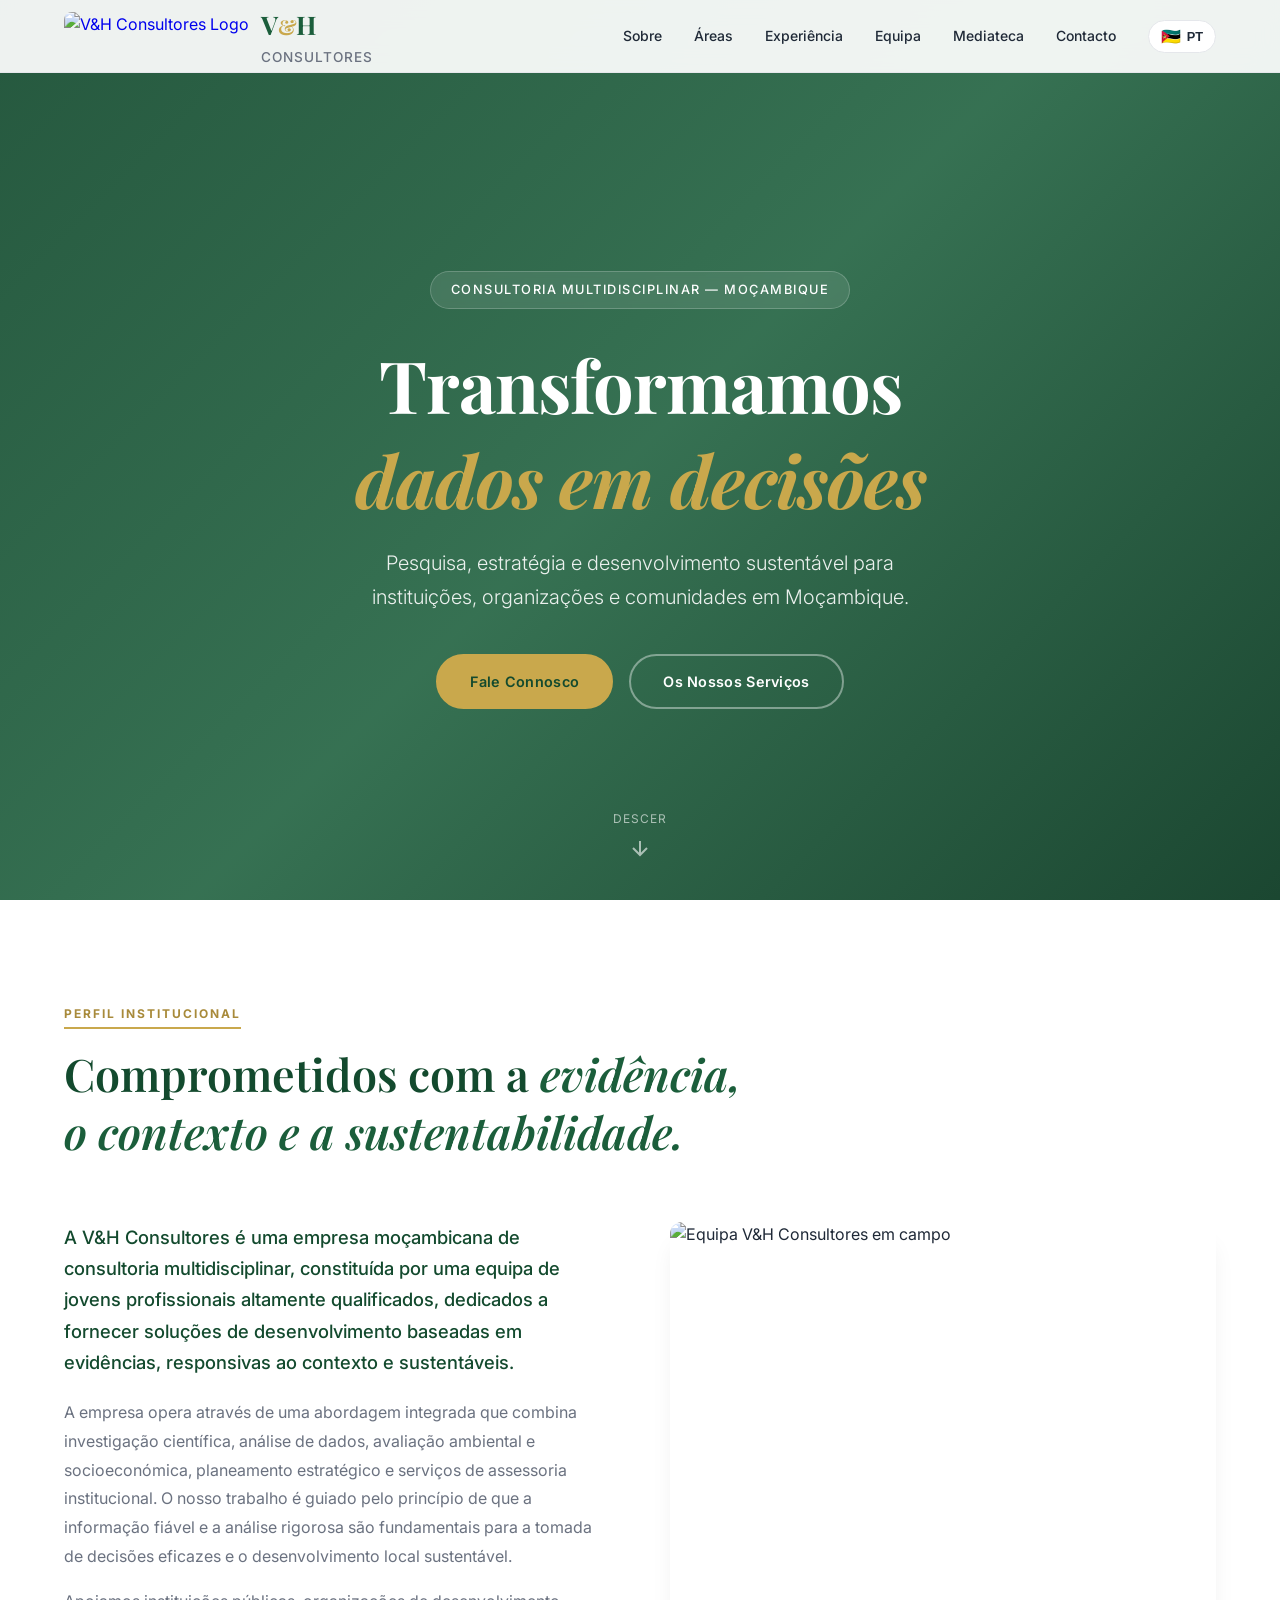
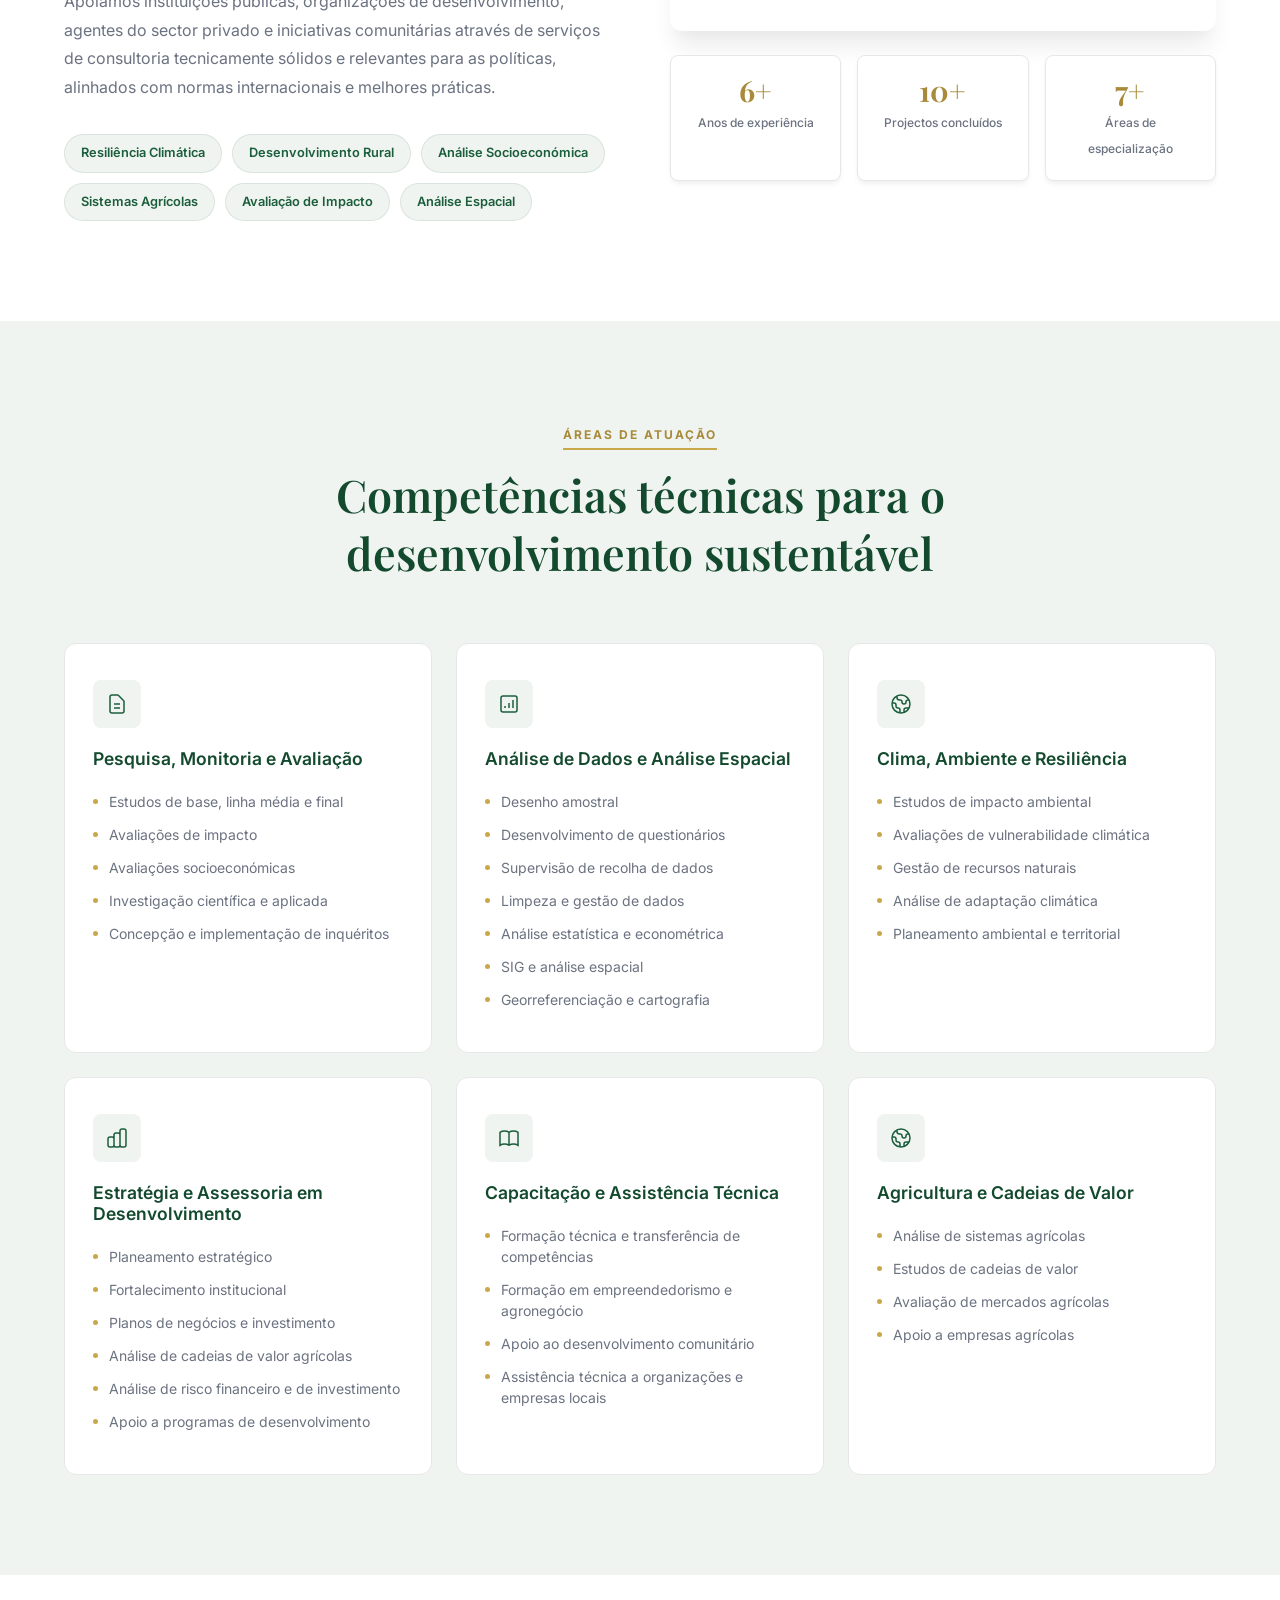
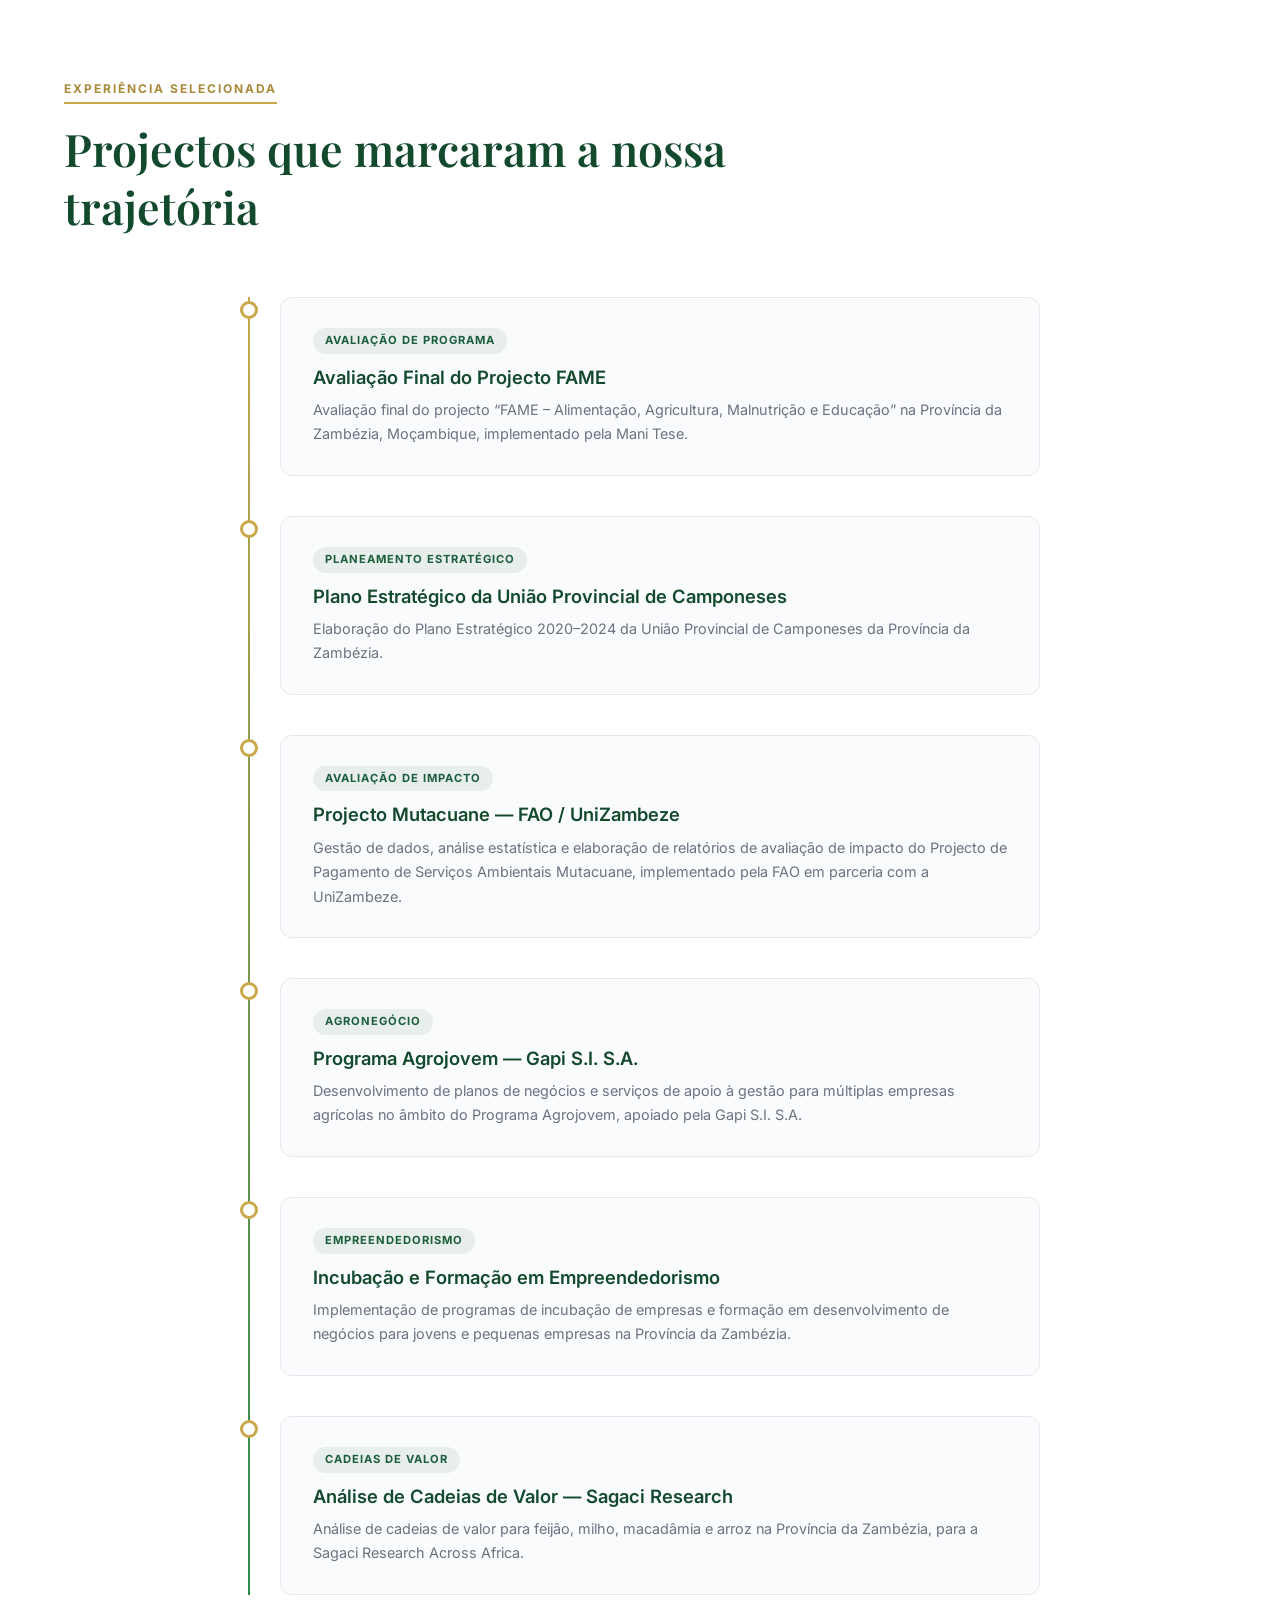
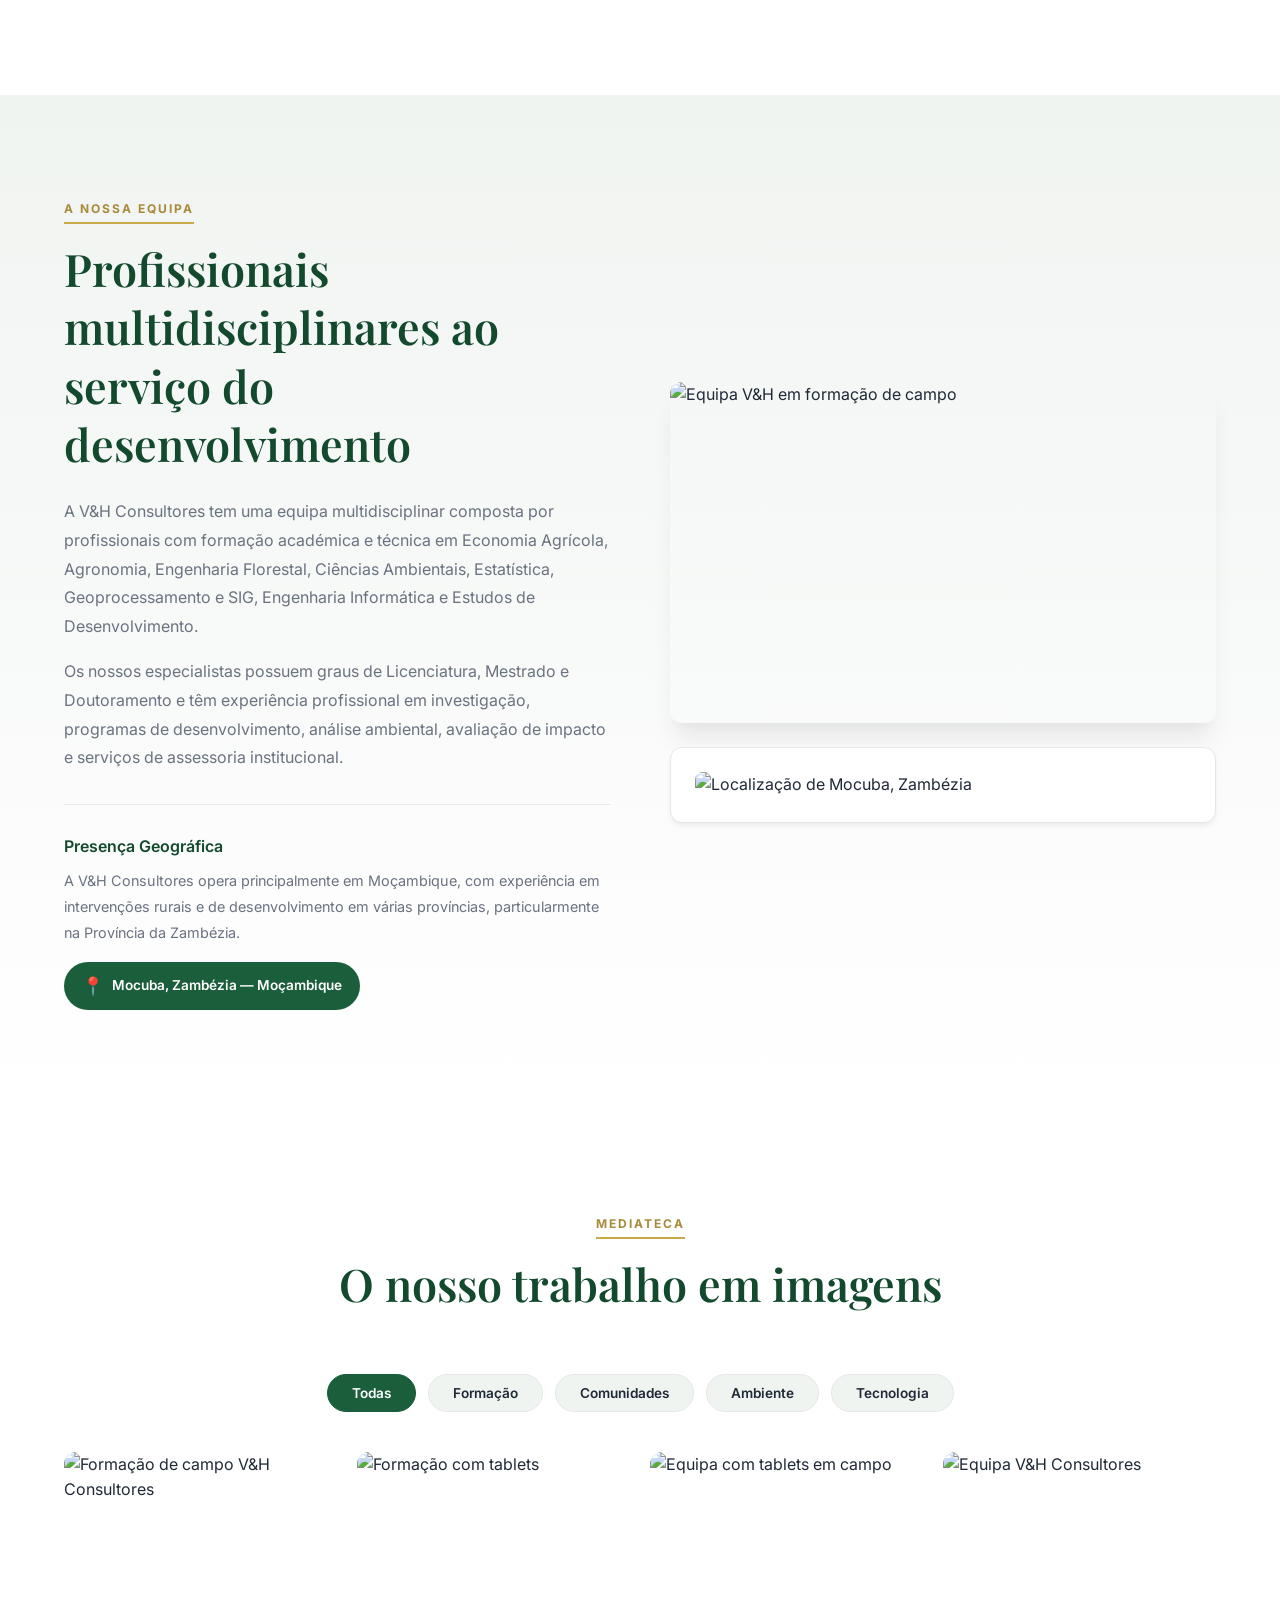
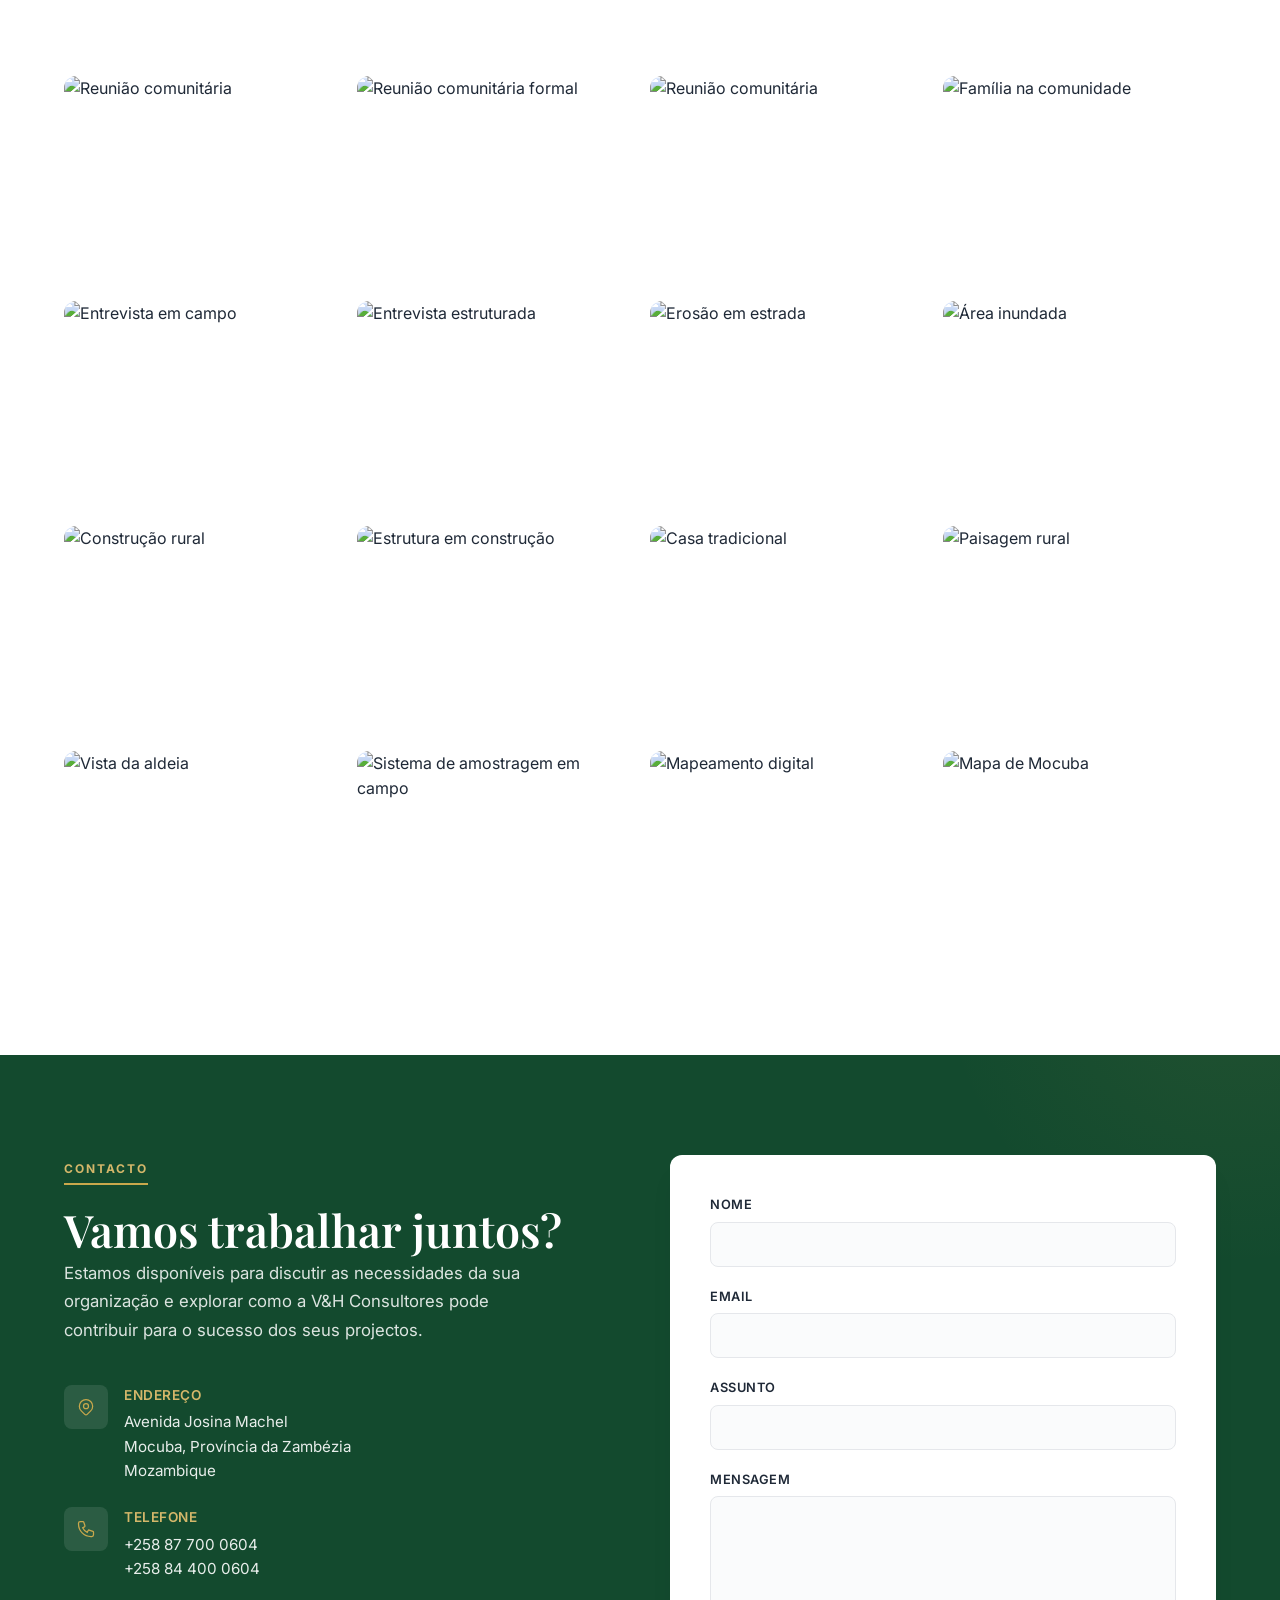
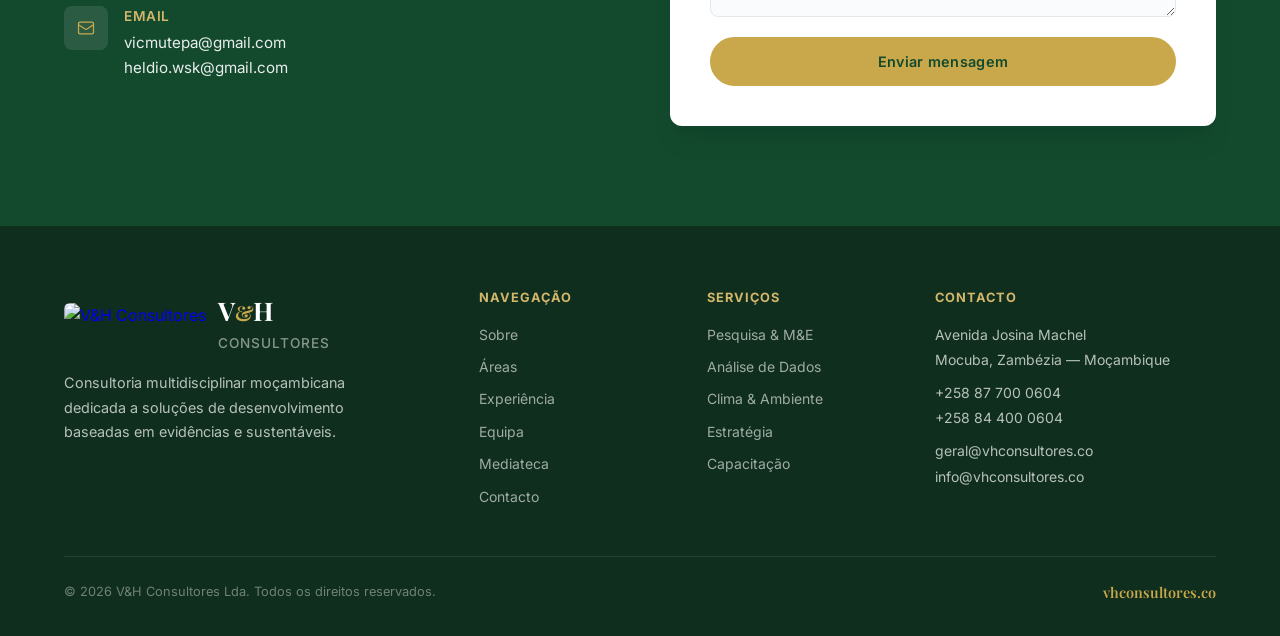
==== commit 635c708d: "Update index.html" ====
--- a/index.html
+++ b/index.html
@@ -592,11 +592,11 @@
                     <h4 data-pt="Contacto" data-en="Contact">Contacto</h4>
                     <p>Avenida Josina Machel<br>Mocuba, Zambézia — Moçambique</p>
                     <p>+258 87 700 0604<br>+258 84 400 0604</p>
-                    <p>vicmutepa@gmail.com<br>heldio.wsk@gmail.com</p>
+                    <p>geral@vhconsultores.co<br>info@vhconsultores.co</p>
                 </div>
             </div>
             <div class="footer-bottom">
-                <p>© 2025 V&H Consultores. <span data-pt="Todos os direitos reservados." data-en="All rights reserved.">Todos os direitos reservados.</span></p>
+                <p>© 2026 V&H Consultores Lda. <span data-pt="Todos os direitos reservados." data-en="All rights reserved.">Todos os direitos reservados.</span></p>
                 <p class="footer-domain">vhconsultores.co</p>
             </div>
         </div>
@@ -613,4 +613,4 @@
 
     <script src="script.js"></script>
 </body>
-</html>+</html>
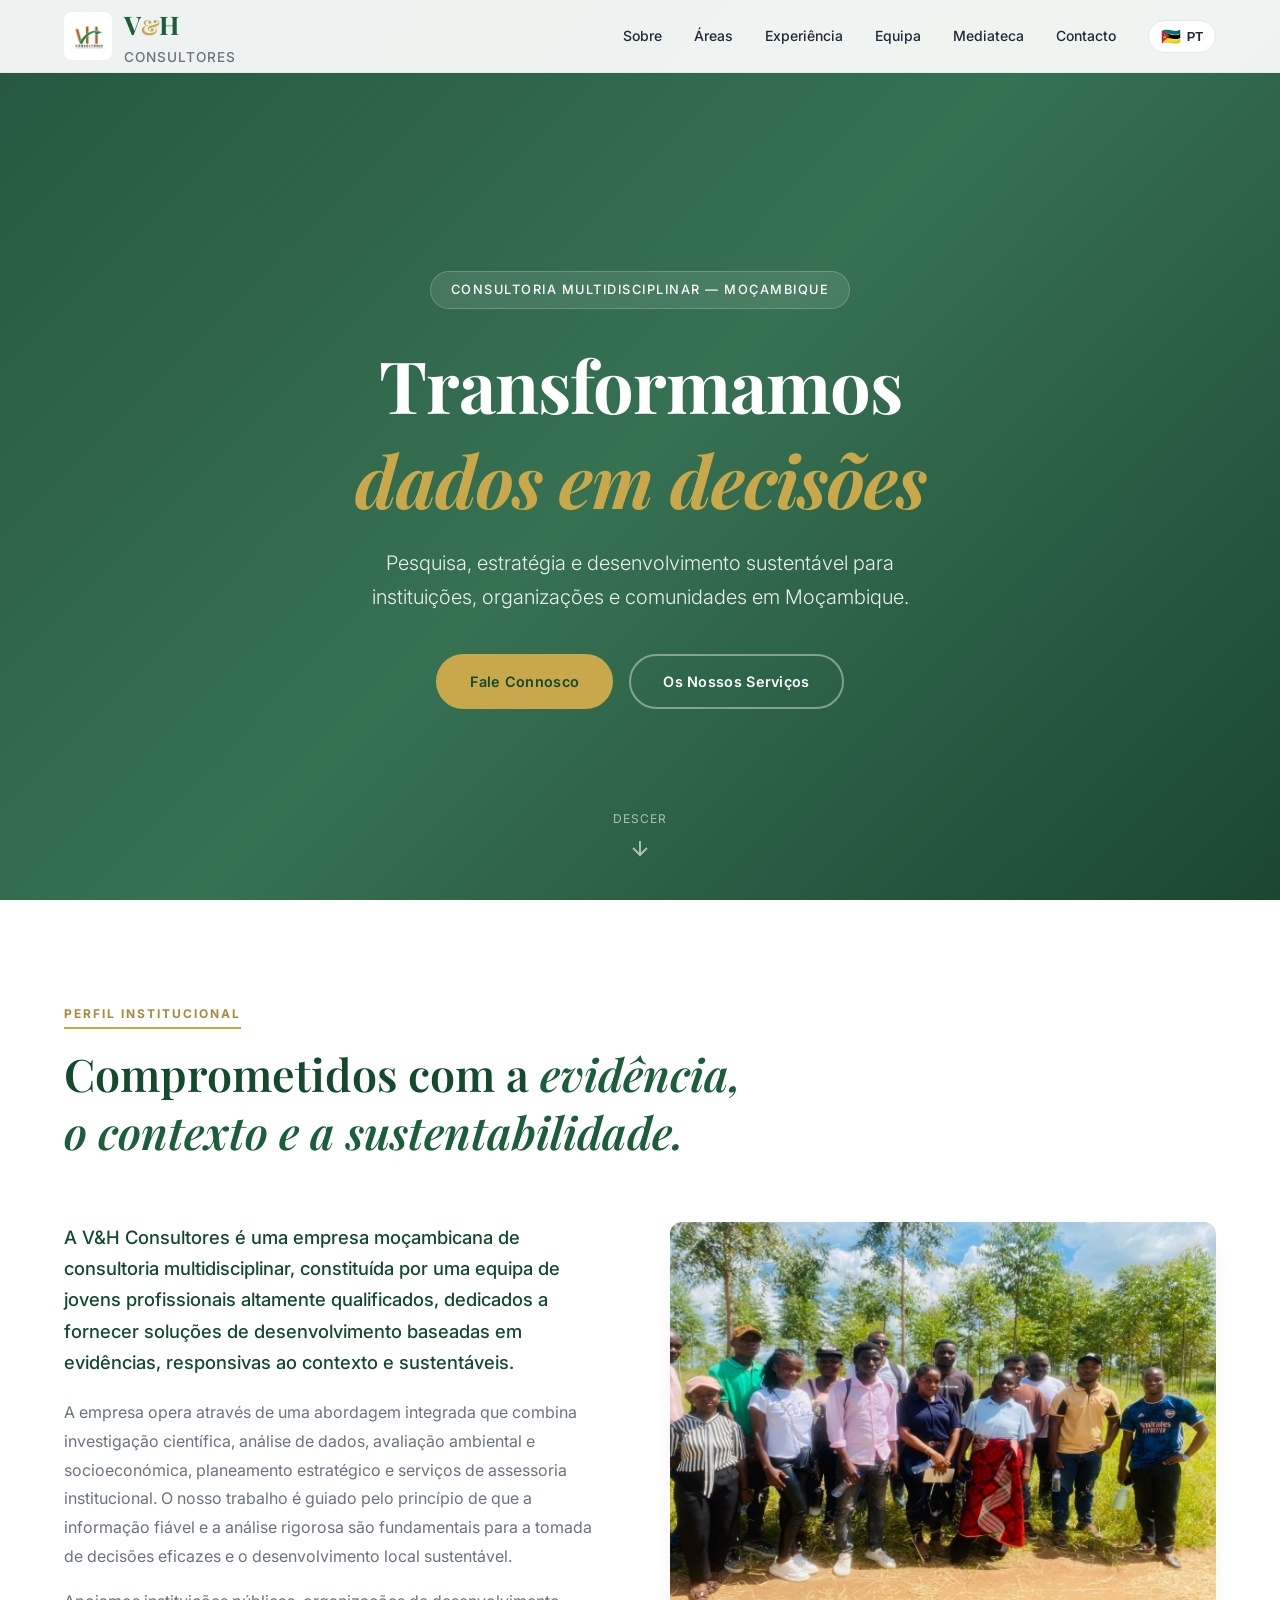
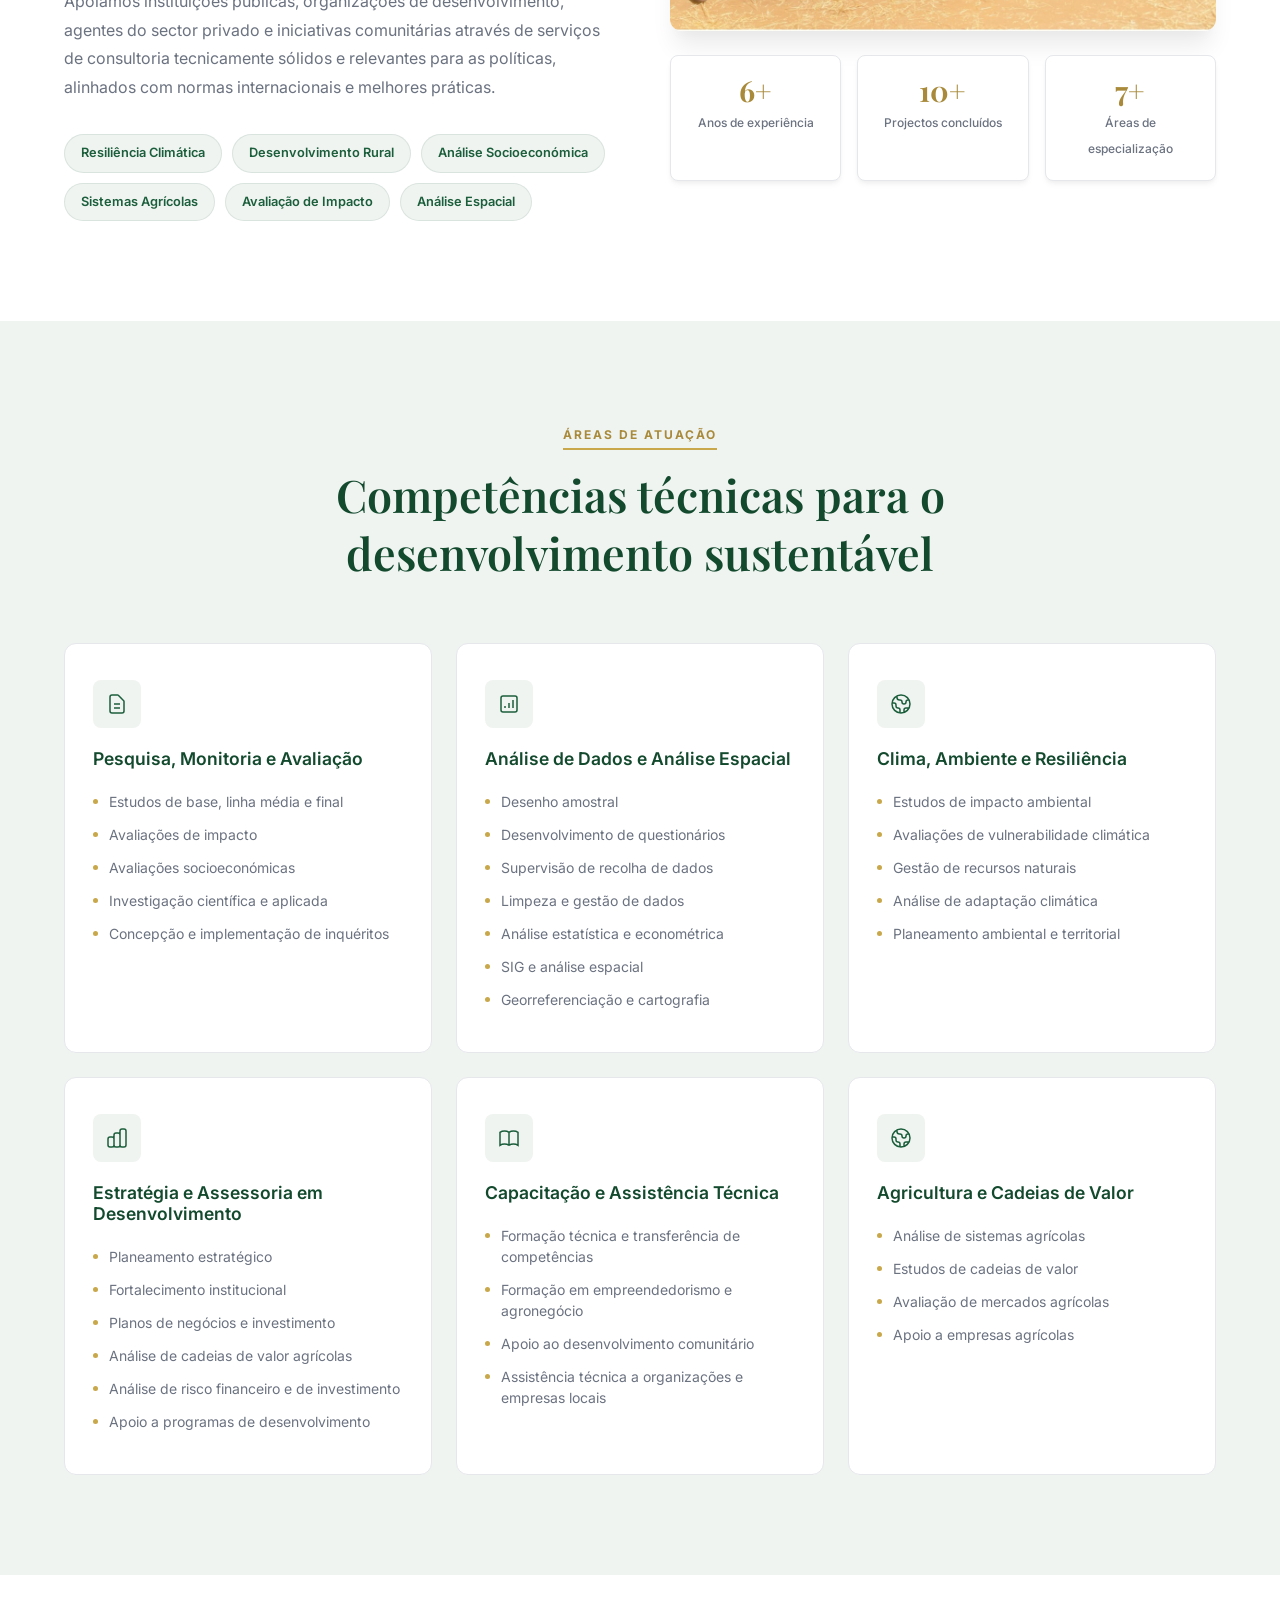
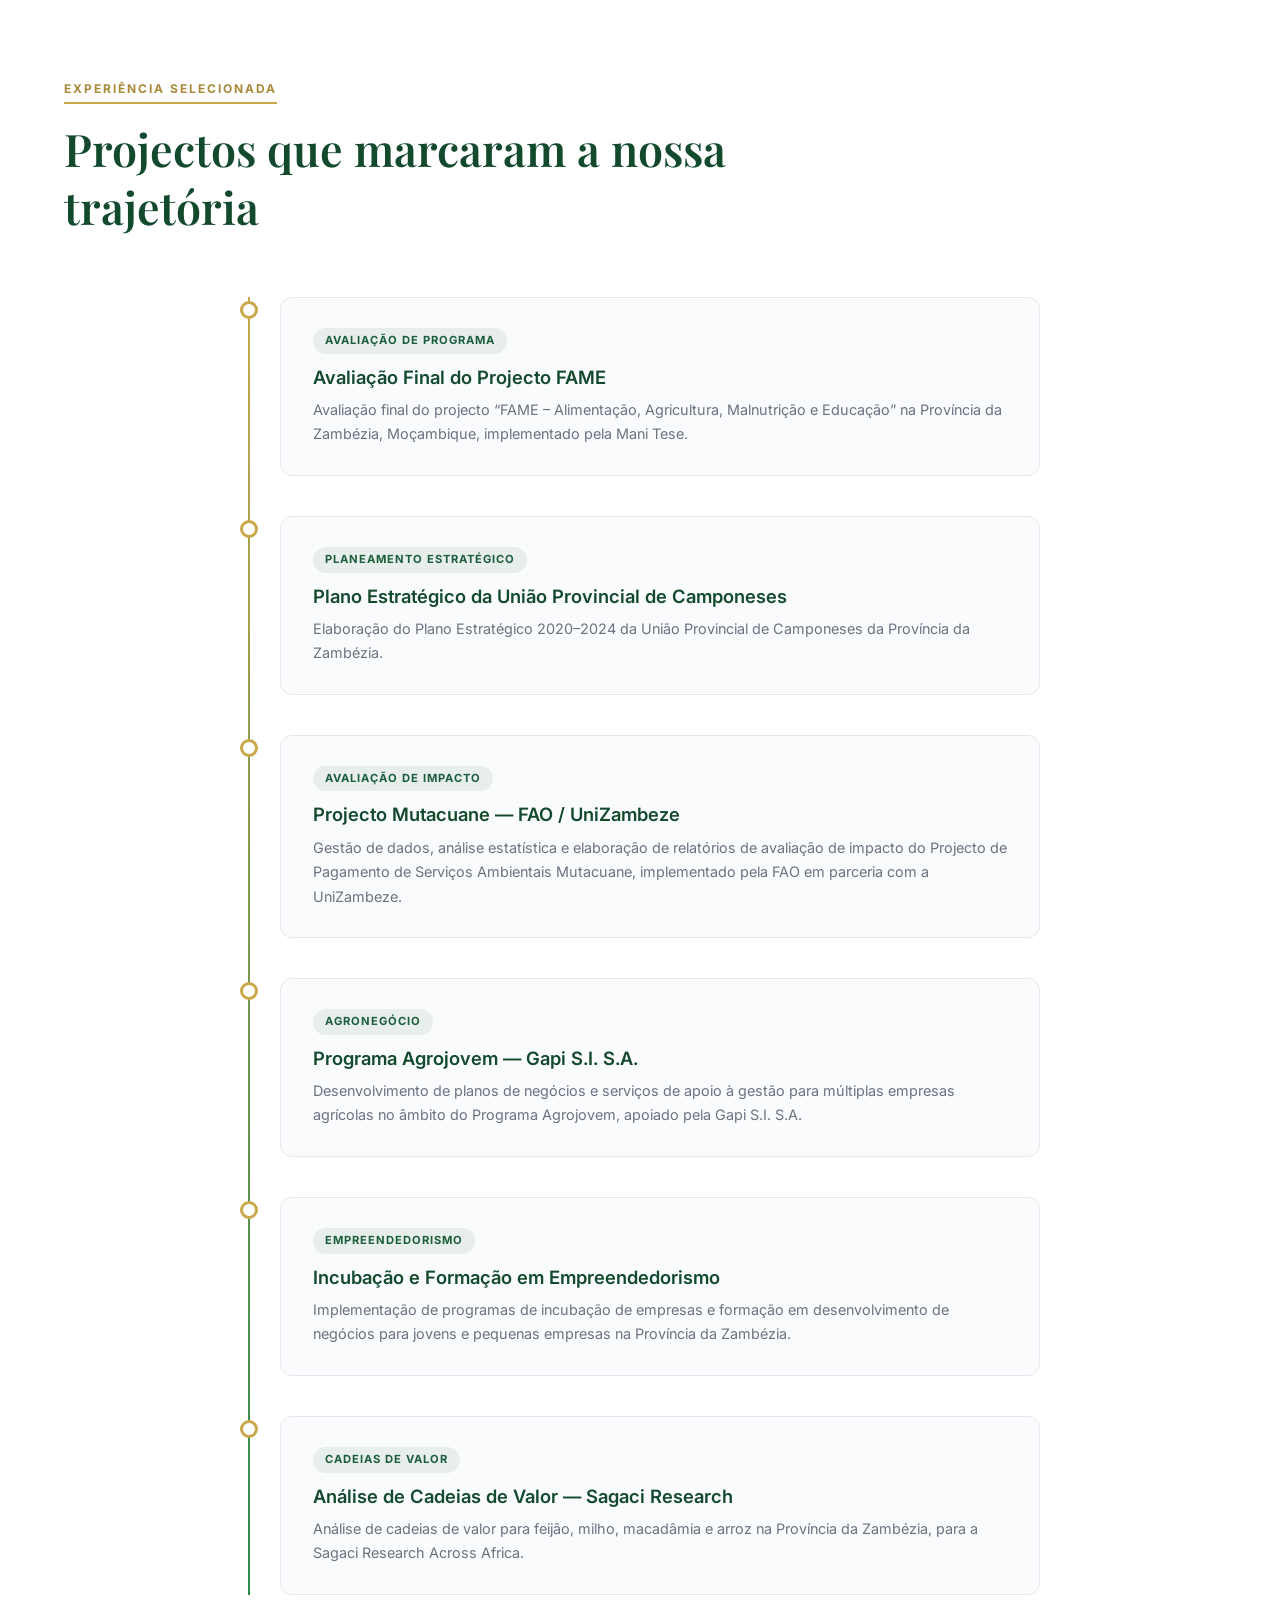
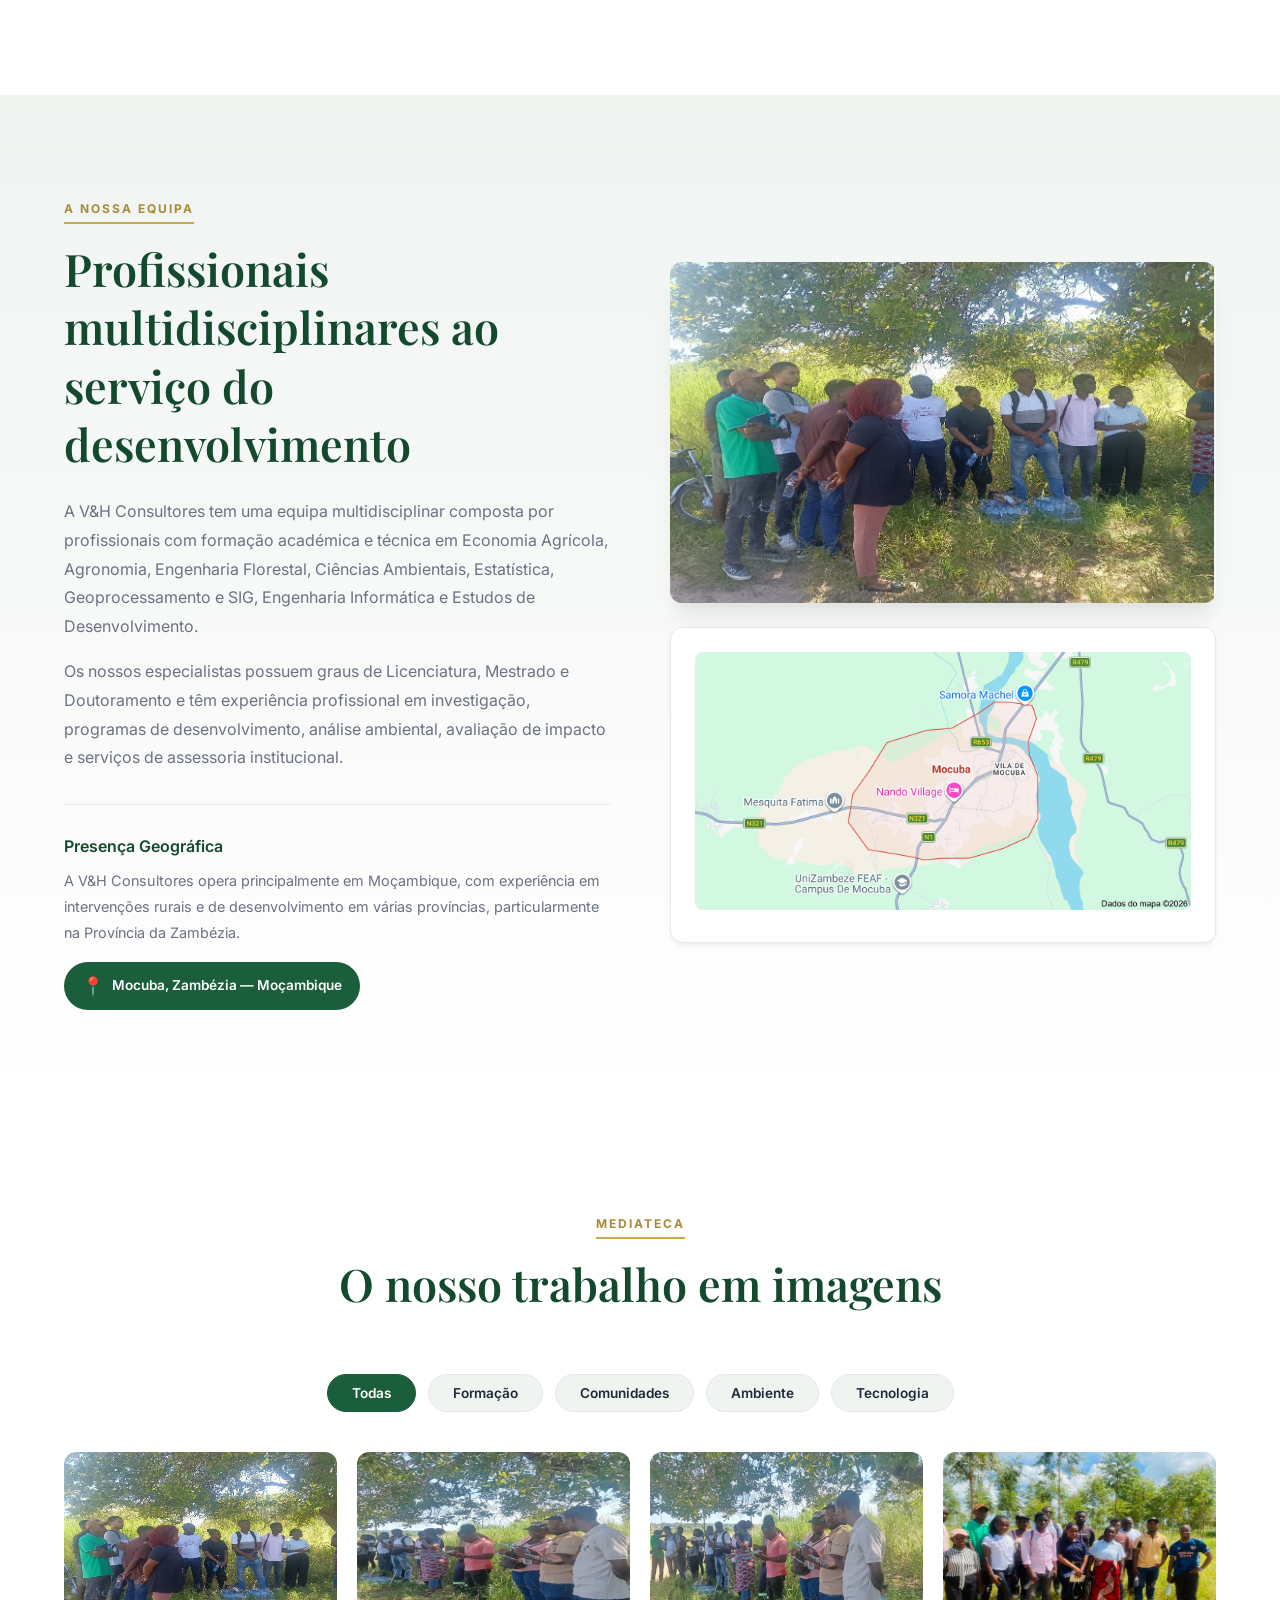
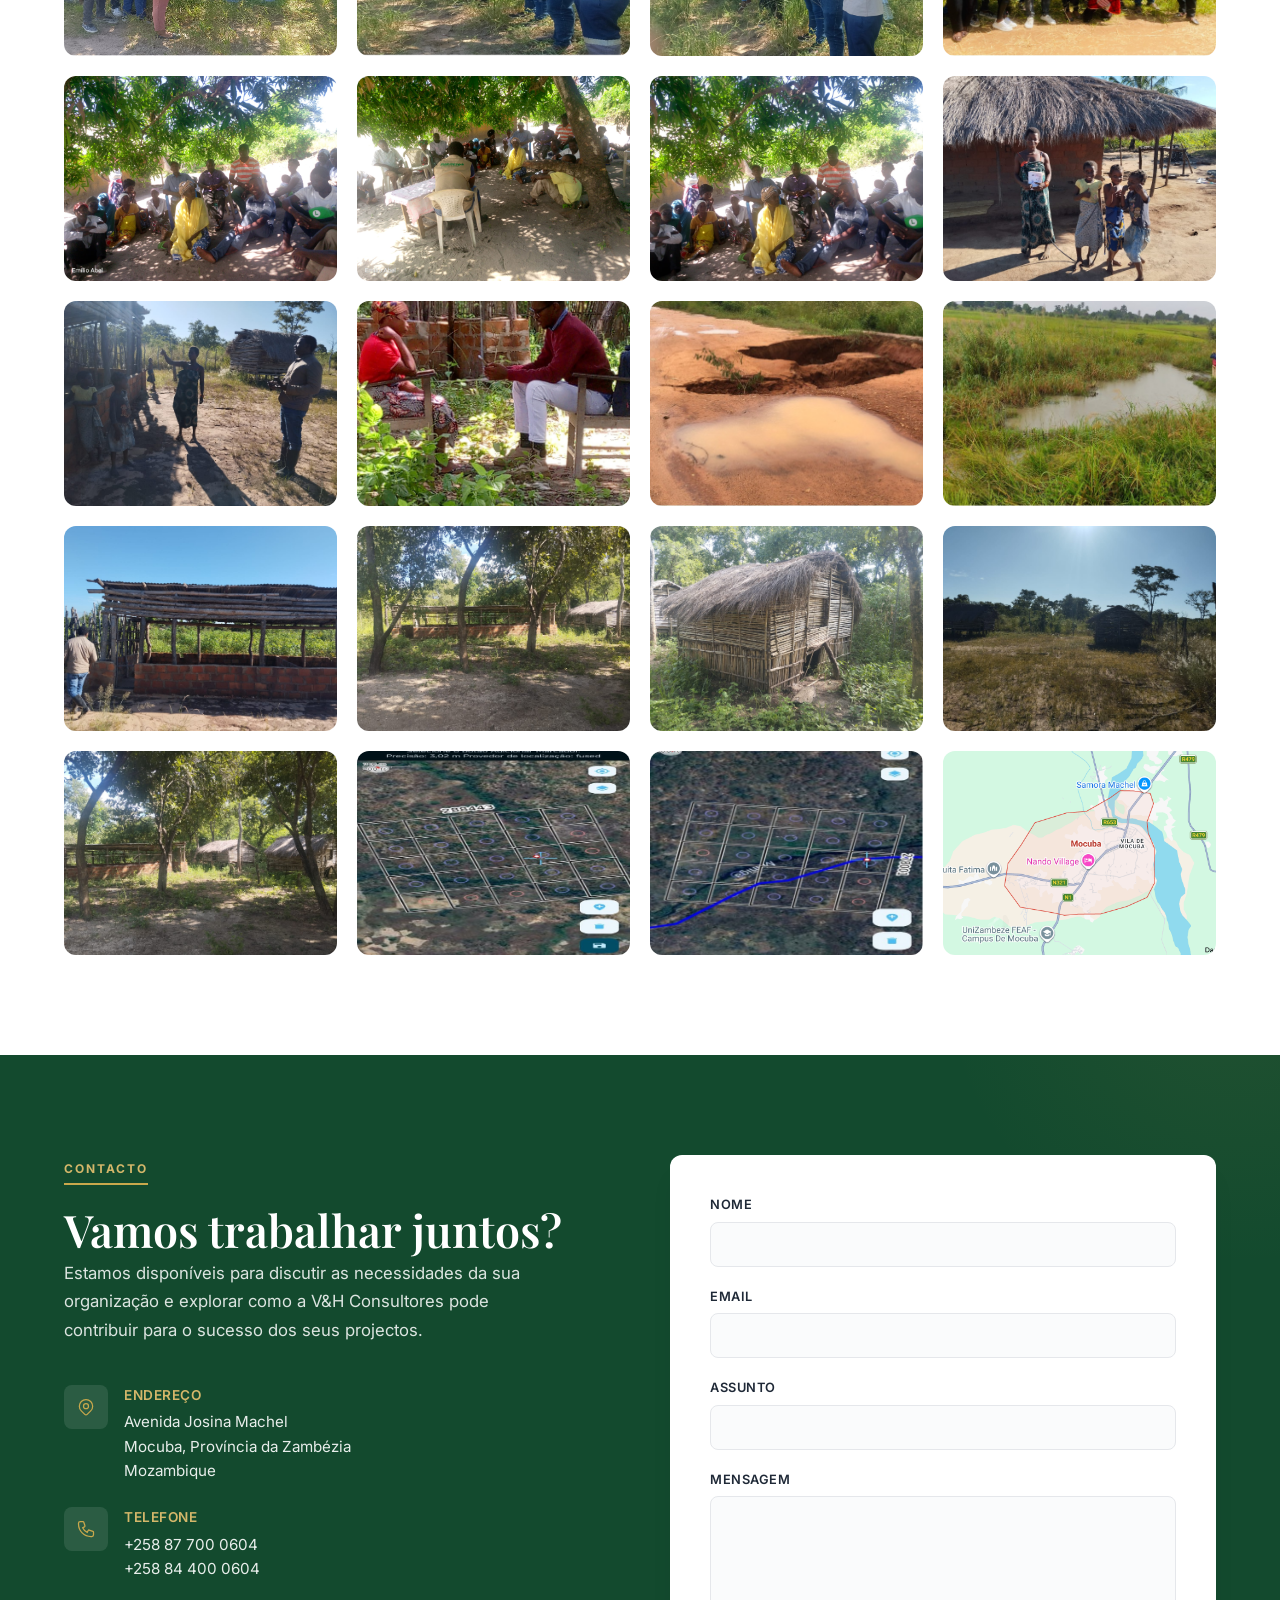
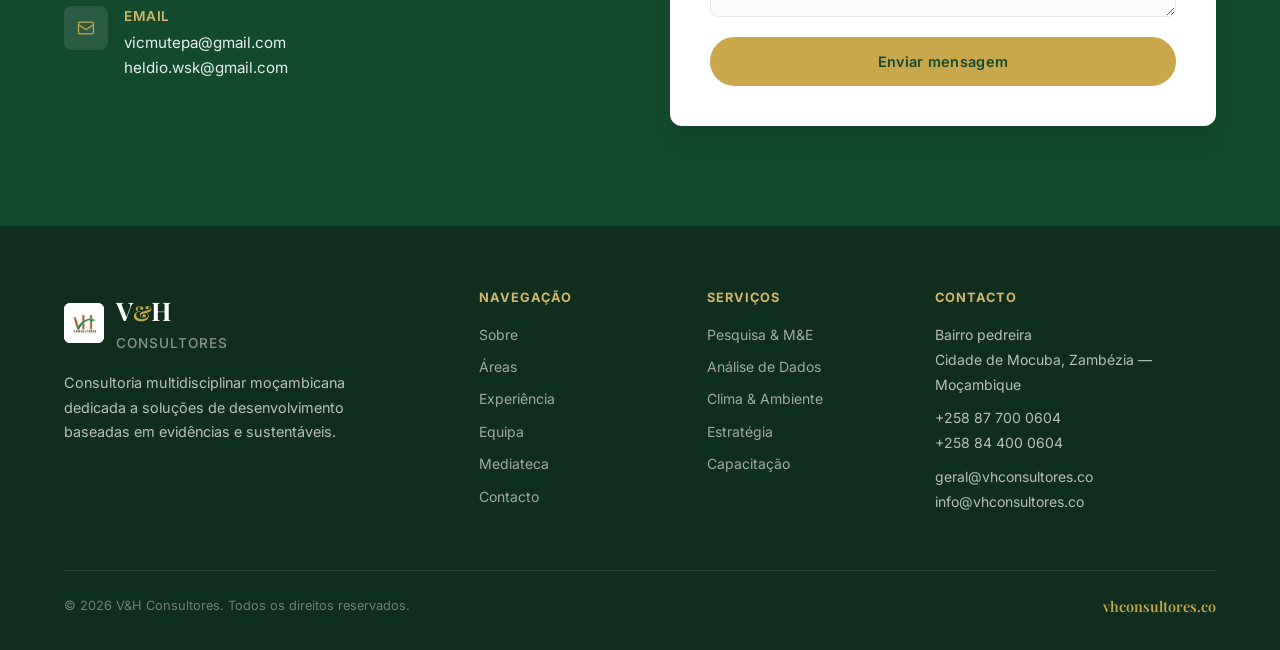
==== commit 6bedf34f: "Add files via upload" ====
--- a/index.html
+++ b/index.html
@@ -14,7 +14,7 @@
     <nav class="navbar" id="navbar">
         <div class="container nav-container">
             <a href="#" class="logo">
-                <img src="images/logo_vh.jpg" alt="V&H Consultores Logo" class="logo-img">
+                <img src="logo_vh.jpg" alt="V&H Consultores Logo" class="logo-img">
                 <div class="logo-text-group">
                     <span class="logo-vh">V<span class="logo-amp">&</span>H</span>
                     <span class="logo-text">Consultores</span>
@@ -100,7 +100,7 @@
                 <div class="about-visual">
                     <div class="about-image-wrapper">
                         <div class="about-image">
-                            <img src="images/equipa_grupo.jpg" alt="Equipa V&H Consultores em campo">
+                            <img src="equipa_grupo.jpg" alt="Equipa V&H Consultores em campo">
                         </div>
                         <div class="about-stats">
                             <div class="stat">
@@ -312,10 +312,10 @@
                 </div>
                 <div class="team-visual">
                     <div class="team-image">
-                        <img src="images/treino1.jpg" alt="Equipa V&H em formação de campo">
+                        <img src="treino1.jpg" alt="Equipa V&H em formação de campo">
                     </div>
                     <div class="team-map">
-                        <img src="images/mapa_mocuba.png" alt="Localização de Mocuba, Zambézia">
+                        <img src="mapa_mocuba.png" alt="Localização de Mocuba, Zambézia">
                     </div>
                 </div>
             </div>
@@ -341,28 +341,28 @@
             <div class="gallery-grid">
                 <!-- Formação -->
                 <div class="gallery-item" data-category="formacao">
-                    <img src="images/treino1.jpg" alt="Formação de campo V&H Consultores" loading="lazy">
+                    <img src="treino1.jpg" alt="Formação de campo V&H Consultores" loading="lazy">
                     <div class="gallery-overlay">
                         <span class="gallery-tag" data-pt="Formação" data-en="Training">Formação</span>
                         <p data-pt="Formação prática de campo para recolha de dados" data-en="Practical field training for data collection">Formação prática de campo para recolha de dados</p>
                     </div>
                 </div>
                 <div class="gallery-item" data-category="formacao">
-                    <img src="images/treino2.jpg" alt="Formação com tablets" loading="lazy">
+                    <img src="treino2.jpg" alt="Formação com tablets" loading="lazy">
                     <div class="gallery-overlay">
                         <span class="gallery-tag" data-pt="Formação" data-en="Training">Formação</span>
                         <p data-pt="Capacitação em ferramentas digitais de recolha" data-en="Training in digital data collection tools">Capacitação em ferramentas digitais de recolha</p>
                     </div>
                 </div>
                 <div class="gallery-item" data-category="formacao">
-                    <img src="images/treino_tablets.jpg" alt="Equipa com tablets em campo" loading="lazy">
+                    <img src="treino_tablets.jpg" alt="Equipa com tablets em campo" loading="lazy">
                     <div class="gallery-overlay">
                         <span class="gallery-tag" data-pt="Formação" data-en="Training">Formação</span>
                         <p data-pt="Uso de tablets para inquéritos de campo" data-en="Using tablets for field surveys">Uso de tablets para inquéritos de campo</p>
                     </div>
                 </div>
                 <div class="gallery-item" data-category="formacao">
-                    <img src="images/equipa_grupo.jpg" alt="Equipa V&H Consultores" loading="lazy">
+                    <img src="equipa_grupo.jpg" alt="Equipa V&H Consultores" loading="lazy">
                     <div class="gallery-overlay">
                         <span class="gallery-tag" data-pt="Equipa" data-en="Team">Equipa</span>
                         <p data-pt="Equipa multidisciplinar da V&H Consultores" data-en="V&H Consultores multidisciplinary team">Equipa multidisciplinar da V&H Consultores</p>
@@ -371,42 +371,42 @@
 
                 <!-- Comunidades -->
                 <div class="gallery-item" data-category="comunidade">
-                    <img src="images/reuniao_comunidade1.jpg" alt="Reunião comunitária" loading="lazy">
+                    <img src="reuniao_comunidade1.jpg" alt="Reunião comunitária" loading="lazy">
                     <div class="gallery-overlay">
                         <span class="gallery-tag" data-pt="Comunidade" data-en="Community">Comunidade</span>
                         <p data-pt="Consultas comunitárias em Mocuba" data-en="Community consultations in Mocuba">Consultas comunitárias em Mocuba</p>
                     </div>
                 </div>
                 <div class="gallery-item" data-category="comunidade">
-                    <img src="images/reuniao_comunidade2.jpg" alt="Reunião comunitária formal" loading="lazy">
+                    <img src="reuniao_comunidade2.jpg" alt="Reunião comunitária formal" loading="lazy">
                     <div class="gallery-overlay">
                         <span class="gallery-tag" data-pt="Comunidade" data-en="Community">Comunidade</span>
                         <p data-pt="Reunião participativa com líderes comunitários" data-en="Participatory meeting with community leaders">Reunião participativa com líderes comunitários</p>
                     </div>
                 </div>
                 <div class="gallery-item" data-category="comunidade">
-                    <img src="images/reuniao_comunidade3.jpg" alt="Reunião comunitária" loading="lazy">
+                    <img src="reuniao_comunidade3.jpg" alt="Reunião comunitária" loading="lazy">
                     <div class="gallery-overlay">
                         <span class="gallery-tag" data-pt="Comunidade" data-en="Community">Comunidade</span>
                         <p data-pt="Diálogo comunitário para avaliação de impacto" data-en="Community dialogue for impact assessment">Diálogo comunitário para avaliação de impacto</p>
                     </div>
                 </div>
                 <div class="gallery-item" data-category="comunidade">
-                    <img src="images/comunidade_familia.jpg" alt="Família na comunidade" loading="lazy">
+                    <img src="comunidade_familia.jpg" alt="Família na comunidade" loading="lazy">
                     <div class="gallery-overlay">
                         <span class="gallery-tag" data-pt="Comunidade" data-en="Community">Comunidade</span>
                         <p data-pt="Interação com famílias locais durante pesquisa" data-en="Interaction with local families during research">Interação com famílias locais durante pesquisa</p>
                     </div>
                 </div>
                 <div class="gallery-item" data-category="comunidade">
-                    <img src="images/entrevista_campo.jpg" alt="Entrevista em campo" loading="lazy">
+                    <img src="entrevista_campo.jpg" alt="Entrevista em campo" loading="lazy">
                     <div class="gallery-overlay">
                         <span class="gallery-tag" data-pt="Pesquisa" data-en="Research">Pesquisa</span>
                         <p data-pt="Entrevistas domiciliares no terreno" data-en="Household interviews in the field">Entrevistas domiciliares no terreno</p>
                     </div>
                 </div>
                 <div class="gallery-item" data-category="comunidade">
-                    <img src="images/entrevista1.jpg" alt="Entrevista estruturada" loading="lazy">
+                    <img src="entrevista1.jpg" alt="Entrevista estruturada" loading="lazy">
                     <div class="gallery-overlay">
                         <span class="gallery-tag" data-pt="Pesquisa" data-en="Research">Pesquisa</span>
                         <p data-pt="Recolha de dados qualitativos" data-en="Qualitative data collection">Recolha de dados qualitativos</p>
@@ -415,49 +415,49 @@
 
                 <!-- Ambiente -->
                 <div class="gallery-item" data-category="ambiente">
-                    <img src="images/erosao_estrada.jpg" alt="Erosão em estrada" loading="lazy">
+                    <img src="erosao_estrada.jpg" alt="Erosão em estrada" loading="lazy">
                     <div class="gallery-overlay">
                         <span class="gallery-tag" data-pt="Ambiente" data-en="Environment">Ambiente</span>
                         <p data-pt="Avaliação de erosão e infraestruturas" data-en="Erosion and infrastructure assessment">Avaliação de erosão e infraestruturas</p>
                     </div>
                 </div>
                 <div class="gallery-item" data-category="ambiente">
-                    <img src="images/inundacao.jpg" alt="Área inundada" loading="lazy">
+                    <img src="inundacao.jpg" alt="Área inundada" loading="lazy">
                     <div class="gallery-overlay">
                         <span class="gallery-tag" data-pt="Ambiente" data-en="Environment">Ambiente</span>
                         <p data-pt="Mapeamento de áreas vulneráveis a inundações" data-en="Mapping flood-prone areas">Mapeamento de áreas vulneráveis a inundações</p>
                     </div>
                 </div>
                 <div class="gallery-item" data-category="ambiente">
-                    <img src="images/construcao1.jpg" alt="Construção rural" loading="lazy">
+                    <img src="construcao1.jpg" alt="Construção rural" loading="lazy">
                     <div class="gallery-overlay">
                         <span class="gallery-tag" data-pt="Infraestruturas" data-en="Infrastructure">Infraestruturas</span>
                         <p data-pt="Avaliação de infraestruturas comunitárias" data-en="Community infrastructure assessment">Avaliação de infraestruturas comunitárias</p>
                     </div>
                 </div>
                 <div class="gallery-item" data-category="ambiente">
-                    <img src="images/construcao2.jpg" alt="Estrutura em construção" loading="lazy">
+                    <img src="construcao2.jpg" alt="Estrutura em construção" loading="lazy">
                     <div class="gallery-overlay">
                         <span class="gallery-tag" data-pt="Infraestruturas" data-en="Infrastructure">Infraestruturas</span>
                         <p data-pt="Levantamento de condições habitacionais" data-en="Housing conditions survey">Levantamento de condições habitacionais</p>
                     </div>
                 </div>
                 <div class="gallery-item" data-category="ambiente">
-                    <img src="images/casa_tradicional.jpg" alt="Casa tradicional" loading="lazy">
+                    <img src="casa_tradicional.jpg" alt="Casa tradicional" loading="lazy">
                     <div class="gallery-overlay">
                         <span class="gallery-tag" data-pt="Património" data-en="Heritage">Património</span>
                         <p data-pt="Documentação de habitação tradicional" data-en="Documentation of traditional housing">Documentação de habitação tradicional</p>
                     </div>
                 </div>
                 <div class="gallery-item" data-category="ambiente">
-                    <img src="images/paisagem_rural.jpg" alt="Paisagem rural" loading="lazy">
+                    <img src="paisagem_rural.jpg" alt="Paisagem rural" loading="lazy">
                     <div class="gallery-overlay">
                         <span class="gallery-tag" data-pt="Ambiente" data-en="Environment">Ambiente</span>
                         <p data-pt="Caracterização da paisagem rural" data-en="Rural landscape characterization">Caracterização da paisagem rural</p>
                     </div>
                 </div>
                 <div class="gallery-item" data-category="ambiente">
-                    <img src="images/aldeia_vista.jpg" alt="Vista da aldeia" loading="lazy">
+                    <img src="aldeia_vista.jpg" alt="Vista da aldeia" loading="lazy">
                     <div class="gallery-overlay">
                         <span class="gallery-tag" data-pt="Ambiente" data-en="Environment">Ambiente</span>
                         <p data-pt="Avaliação territorial participativa" data-en="Participatory territorial assessment">Avaliação territorial participativa</p>
@@ -466,21 +466,21 @@
 
                 <!-- Tecnologia -->
                 <div class="gallery-item" data-category="tecnologia">
-                    <img src="images/sig1.jpg" alt="Sistema de amostragem em campo" loading="lazy">
+                    <img src="sig1.jpg" alt="Sistema de amostragem em campo" loading="lazy">
                     <div class="gallery-overlay">
                         <span class="gallery-tag">SIG</span>
                         <p data-pt="Sistema de amostragem sistemática em campo" data-en="Systematic sampling system in the field">Sistema de amostragem sistemática em campo</p>
                     </div>
                 </div>
                 <div class="gallery-item" data-category="tecnologia">
-                    <img src="images/sig2.jpg" alt="Mapeamento digital" loading="lazy">
+                    <img src="sig2.jpg" alt="Mapeamento digital" loading="lazy">
                     <div class="gallery-overlay">
                         <span class="gallery-tag">SIG</span>
                         <p data-pt="Georreferenciação e mapeamento de parcelas" data-en="Georeferencing and plot mapping">Georreferenciação e mapeamento de parcelas</p>
                     </div>
                 </div>
                 <div class="gallery-item" data-category="tecnologia">
-                    <img src="images/mapa_mocuba.png" alt="Mapa de Mocuba" loading="lazy">
+                    <img src="mapa_mocuba.png" alt="Mapa de Mocuba" loading="lazy">
                     <div class="gallery-overlay">
                         <span class="gallery-tag" data-pt="Cartografia" data-en="Cartography">Cartografia</span>
                         <p data-pt="Cartografia de localização do projecto" data-en="Project location mapping">Cartografia de localização do projecto</p>
@@ -561,7 +561,7 @@
             <div class="footer-grid">
                 <div class="footer-brand">
                     <a href="#" class="logo">
-                        <img src="images/logo_vh.jpg" alt="V&H Consultores" class="logo-img-small">
+                        <img src="logo_vh.jpg" alt="V&H Consultores" class="logo-img-small">
                         <div class="logo-text-group">
                             <span class="logo-vh">V<span class="logo-amp">&</span>H</span>
                             <span class="logo-text">Consultores</span>
@@ -590,13 +590,13 @@
                 </div>
                 <div class="footer-contact">
                     <h4 data-pt="Contacto" data-en="Contact">Contacto</h4>
-                    <p>Avenida Josina Machel<br>Mocuba, Zambézia — Moçambique</p>
+                    <p>Bairro pedreira<br>Cidade de Mocuba, Zambézia — Moçambique</p>
                     <p>+258 87 700 0604<br>+258 84 400 0604</p>
                     <p>geral@vhconsultores.co<br>info@vhconsultores.co</p>
                 </div>
             </div>
             <div class="footer-bottom">
-                <p>© 2026 V&H Consultores Lda. <span data-pt="Todos os direitos reservados." data-en="All rights reserved.">Todos os direitos reservados.</span></p>
+                <p>© 2026 V&H Consultores. <span data-pt="Todos os direitos reservados." data-en="All rights reserved.">Todos os direitos reservados.</span></p>
                 <p class="footer-domain">vhconsultores.co</p>
             </div>
         </div>
@@ -613,4 +613,4 @@
 
     <script src="script.js"></script>
 </body>
-</html>
+</html>
--- a/style.css
+++ b/style.css
@@ -1478,3 +1478,30 @@
         background: linear-gradient(to top, rgba(15,46,30,0.85) 0%, transparent 60%);
     }
 }
+
+
+/* FIX HERO BACKGROUND IMAGE */
+.hero-bg.has-image {
+    background-image: none !important;
+}
+.hero-bg.has-image::after {
+    background: linear-gradient(135deg, rgba(19,74,46,0.88) 0%, rgba(27,94,59,0.82) 50%, rgba(15,61,38,0.9) 100%);
+}
+
+/* Ensure all images are visible */
+.about-image,
+.team-image {
+    background: none !important;
+}
+.about-image img,
+.team-image img {
+    width: 100%;
+    height: 100%;
+    object-fit: cover;
+    display: block;
+}
+
+/* Image loading fallback */
+img {
+    background: var(--bg-alt);
+}
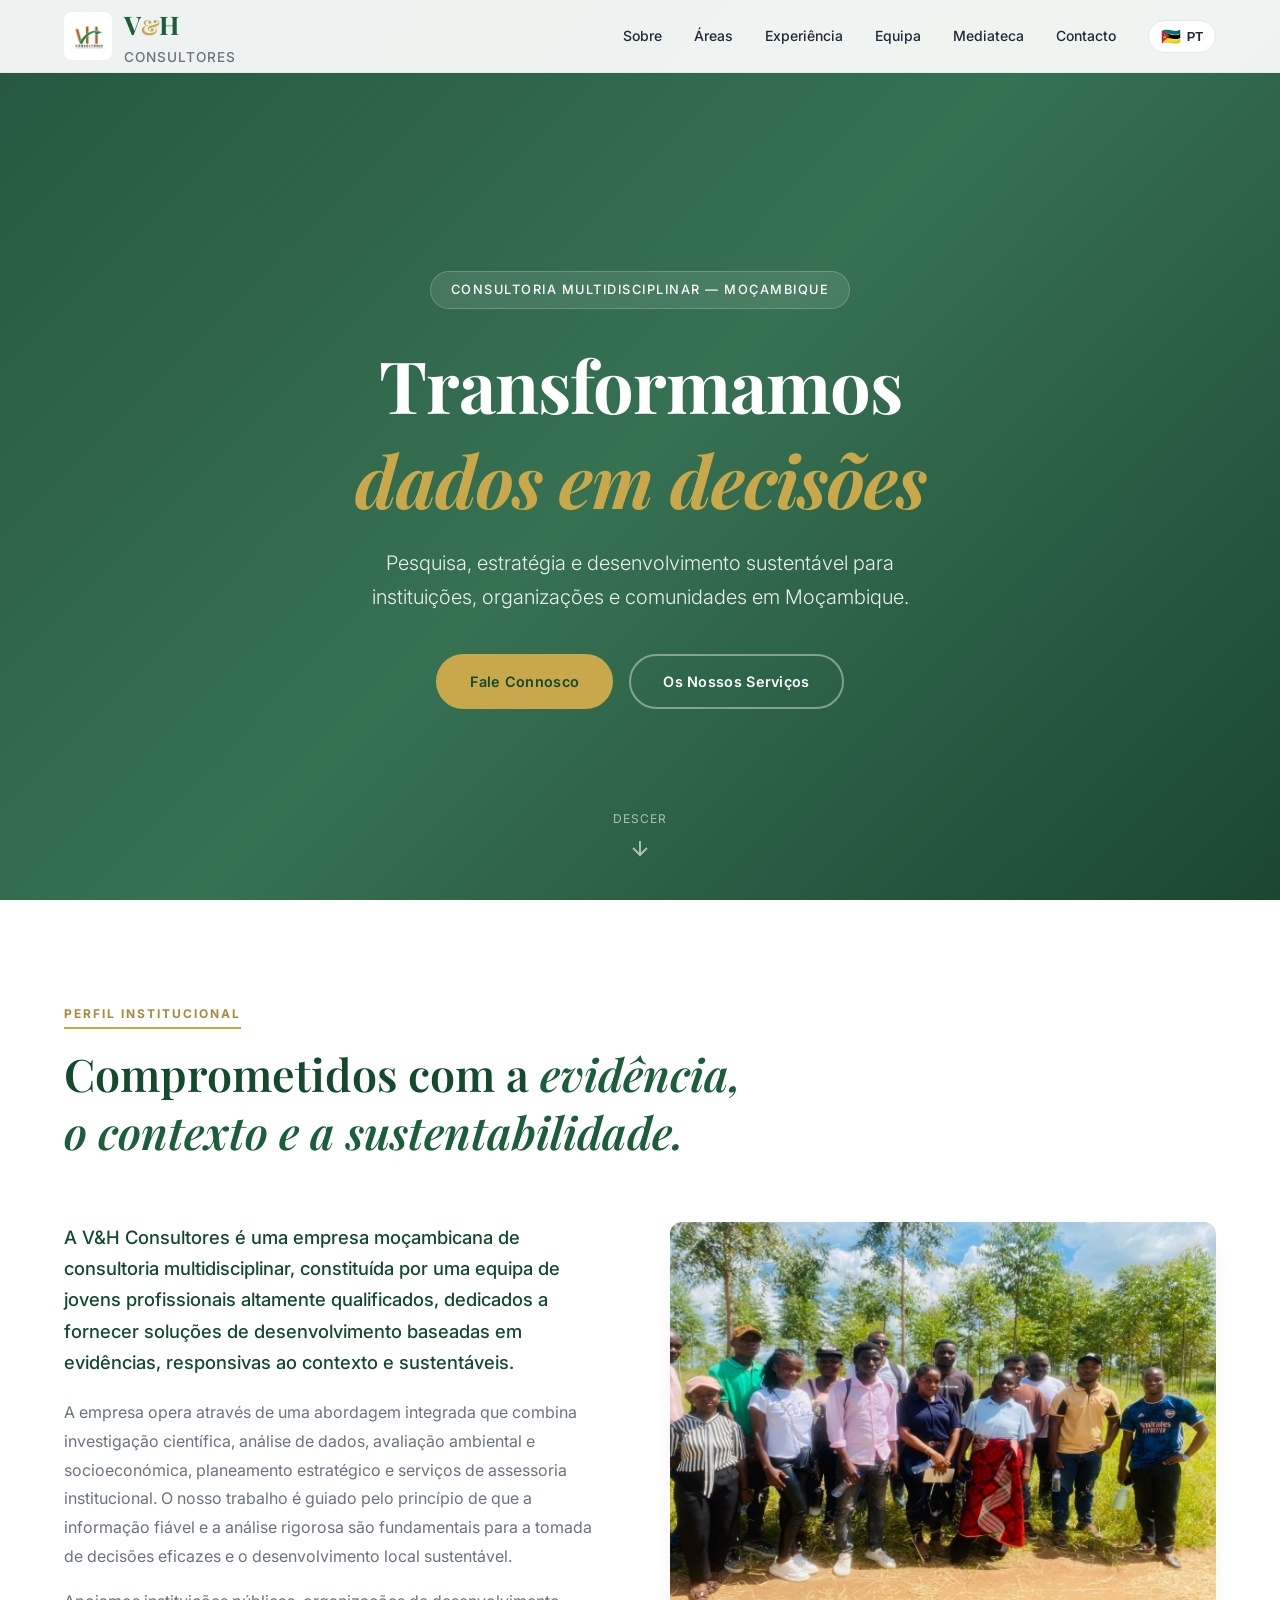
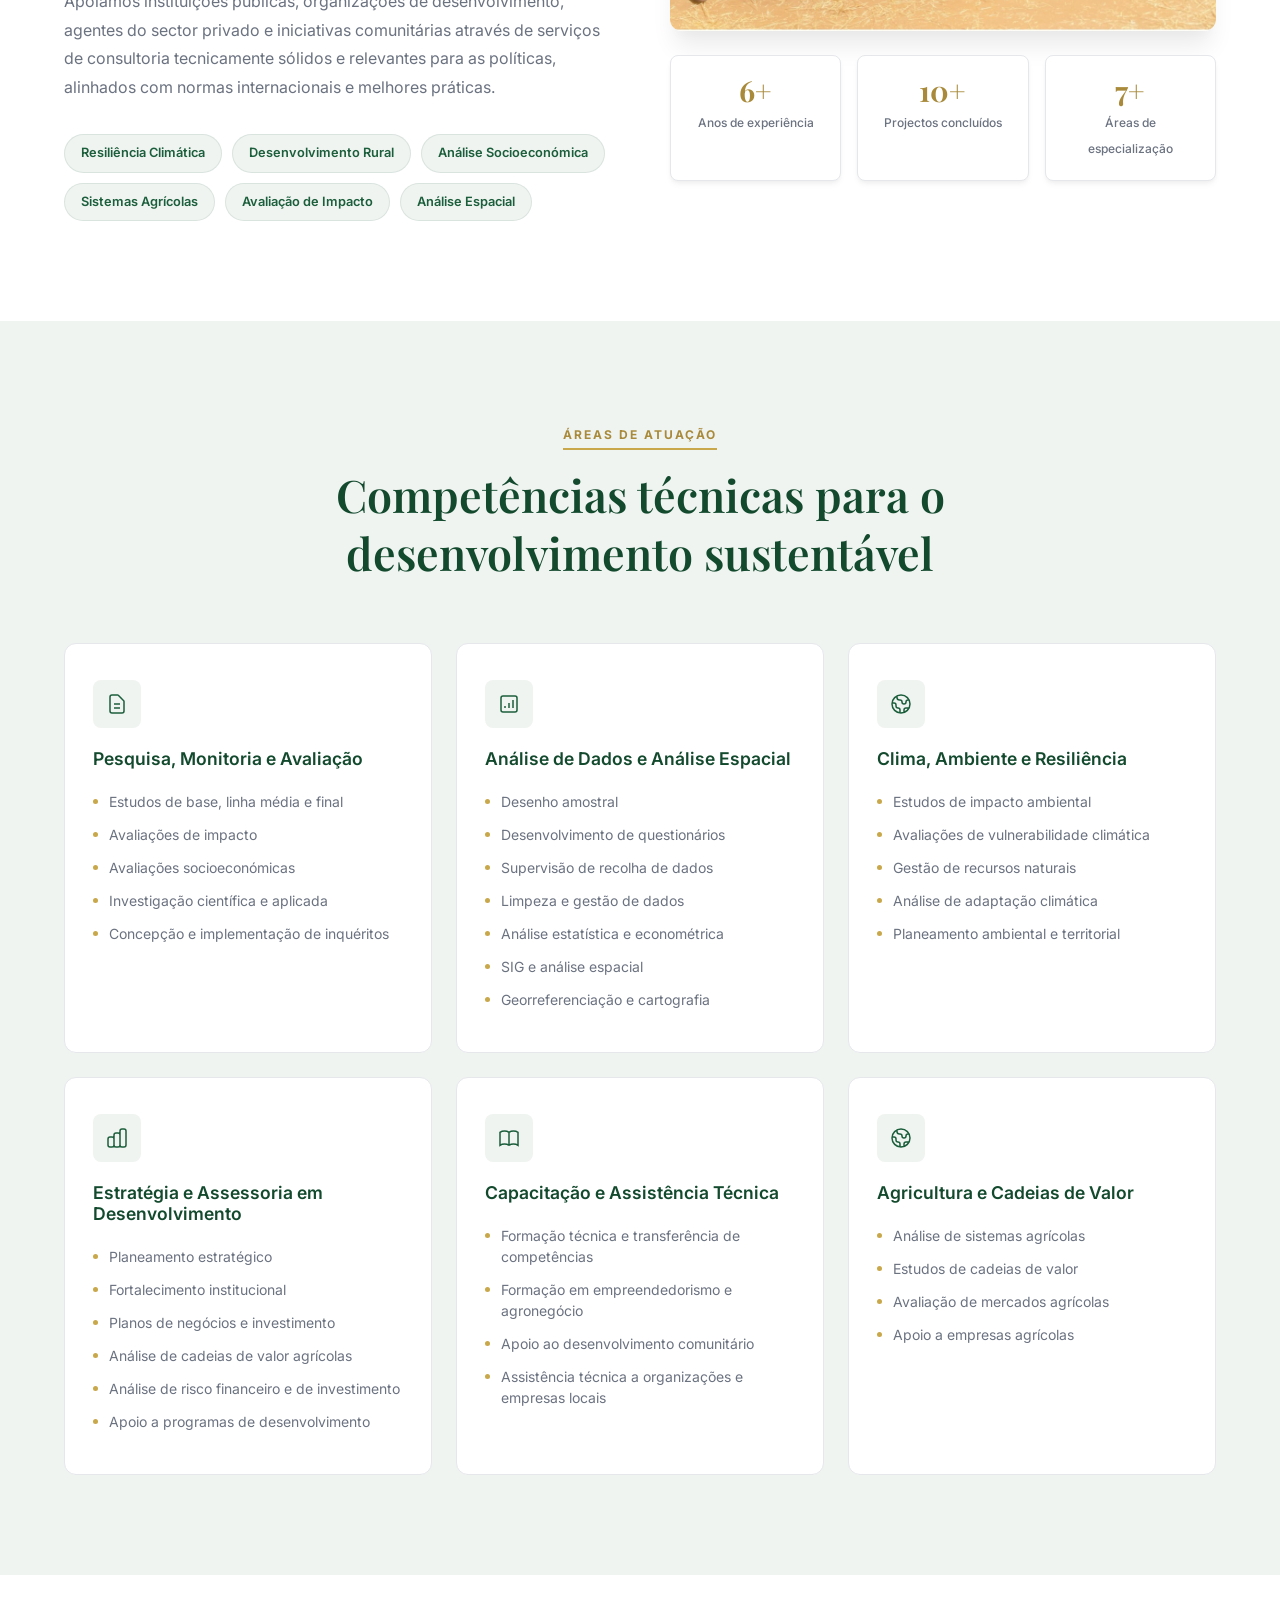
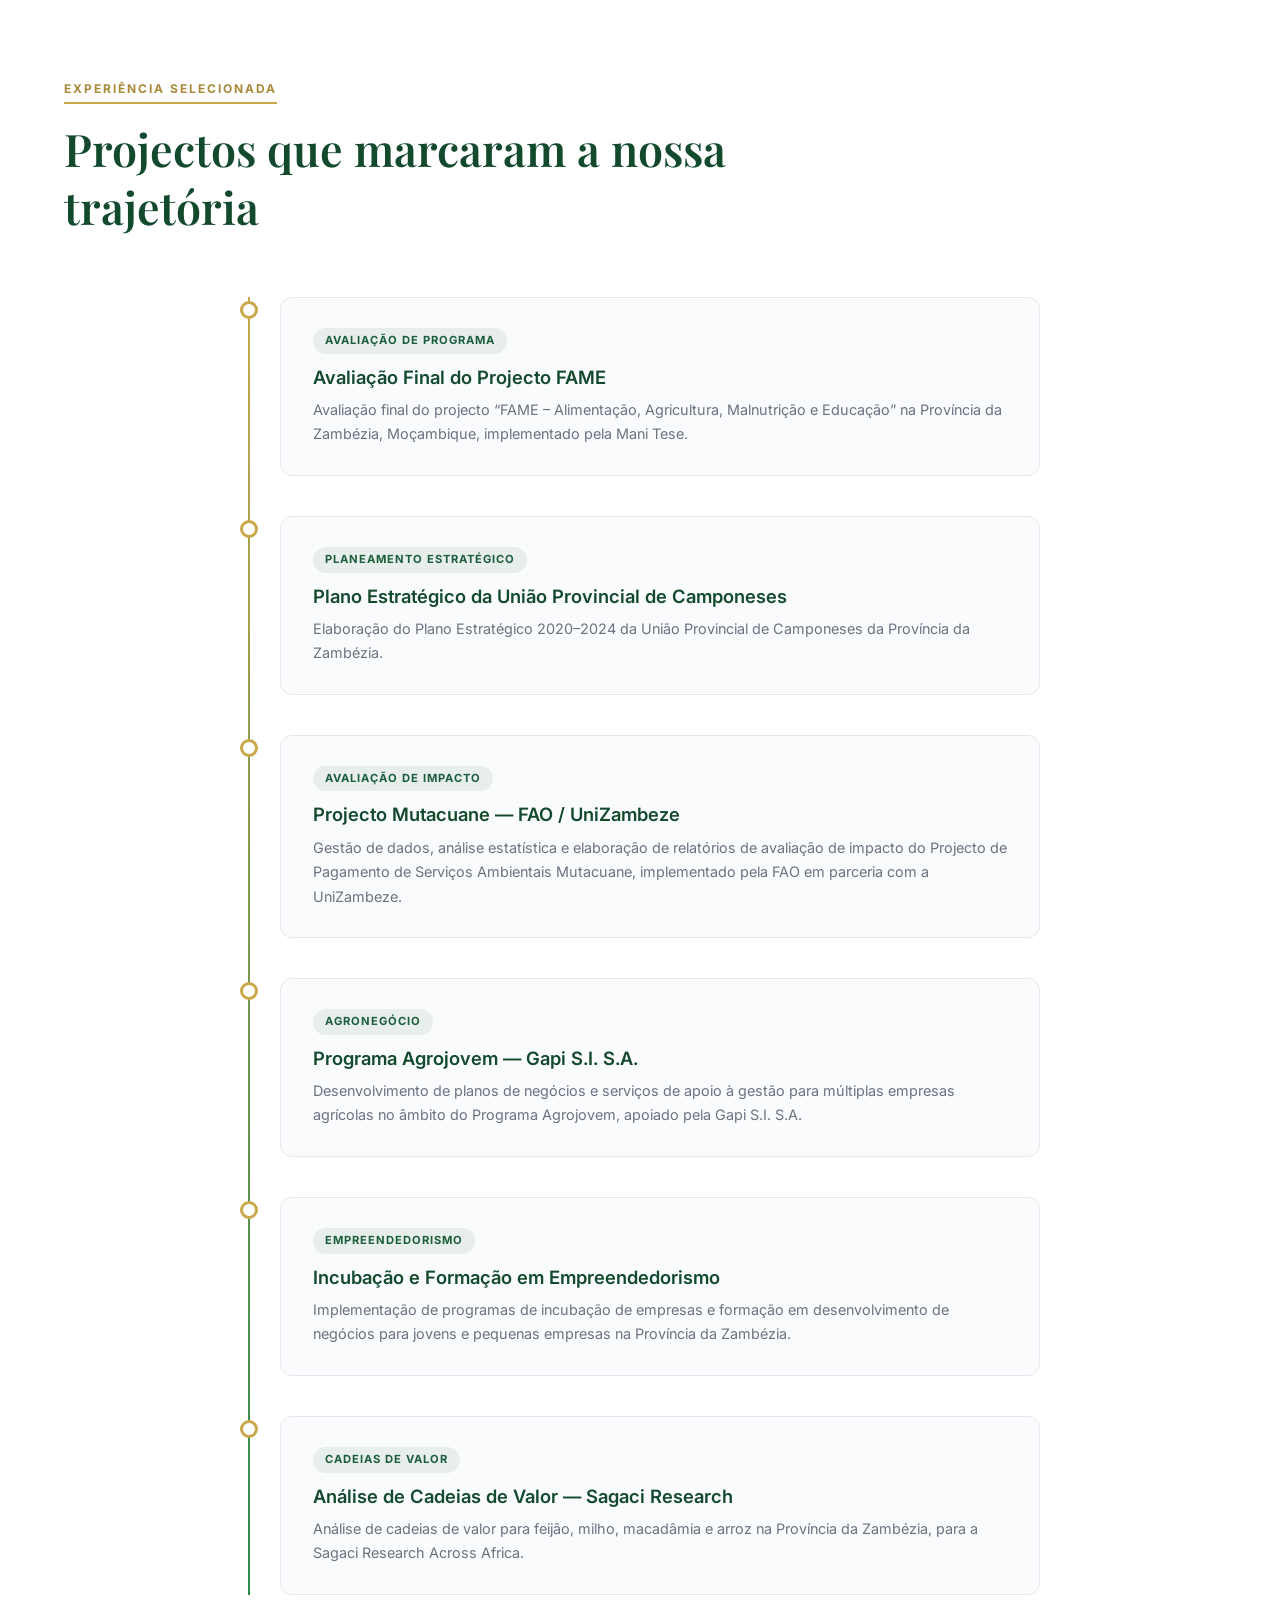
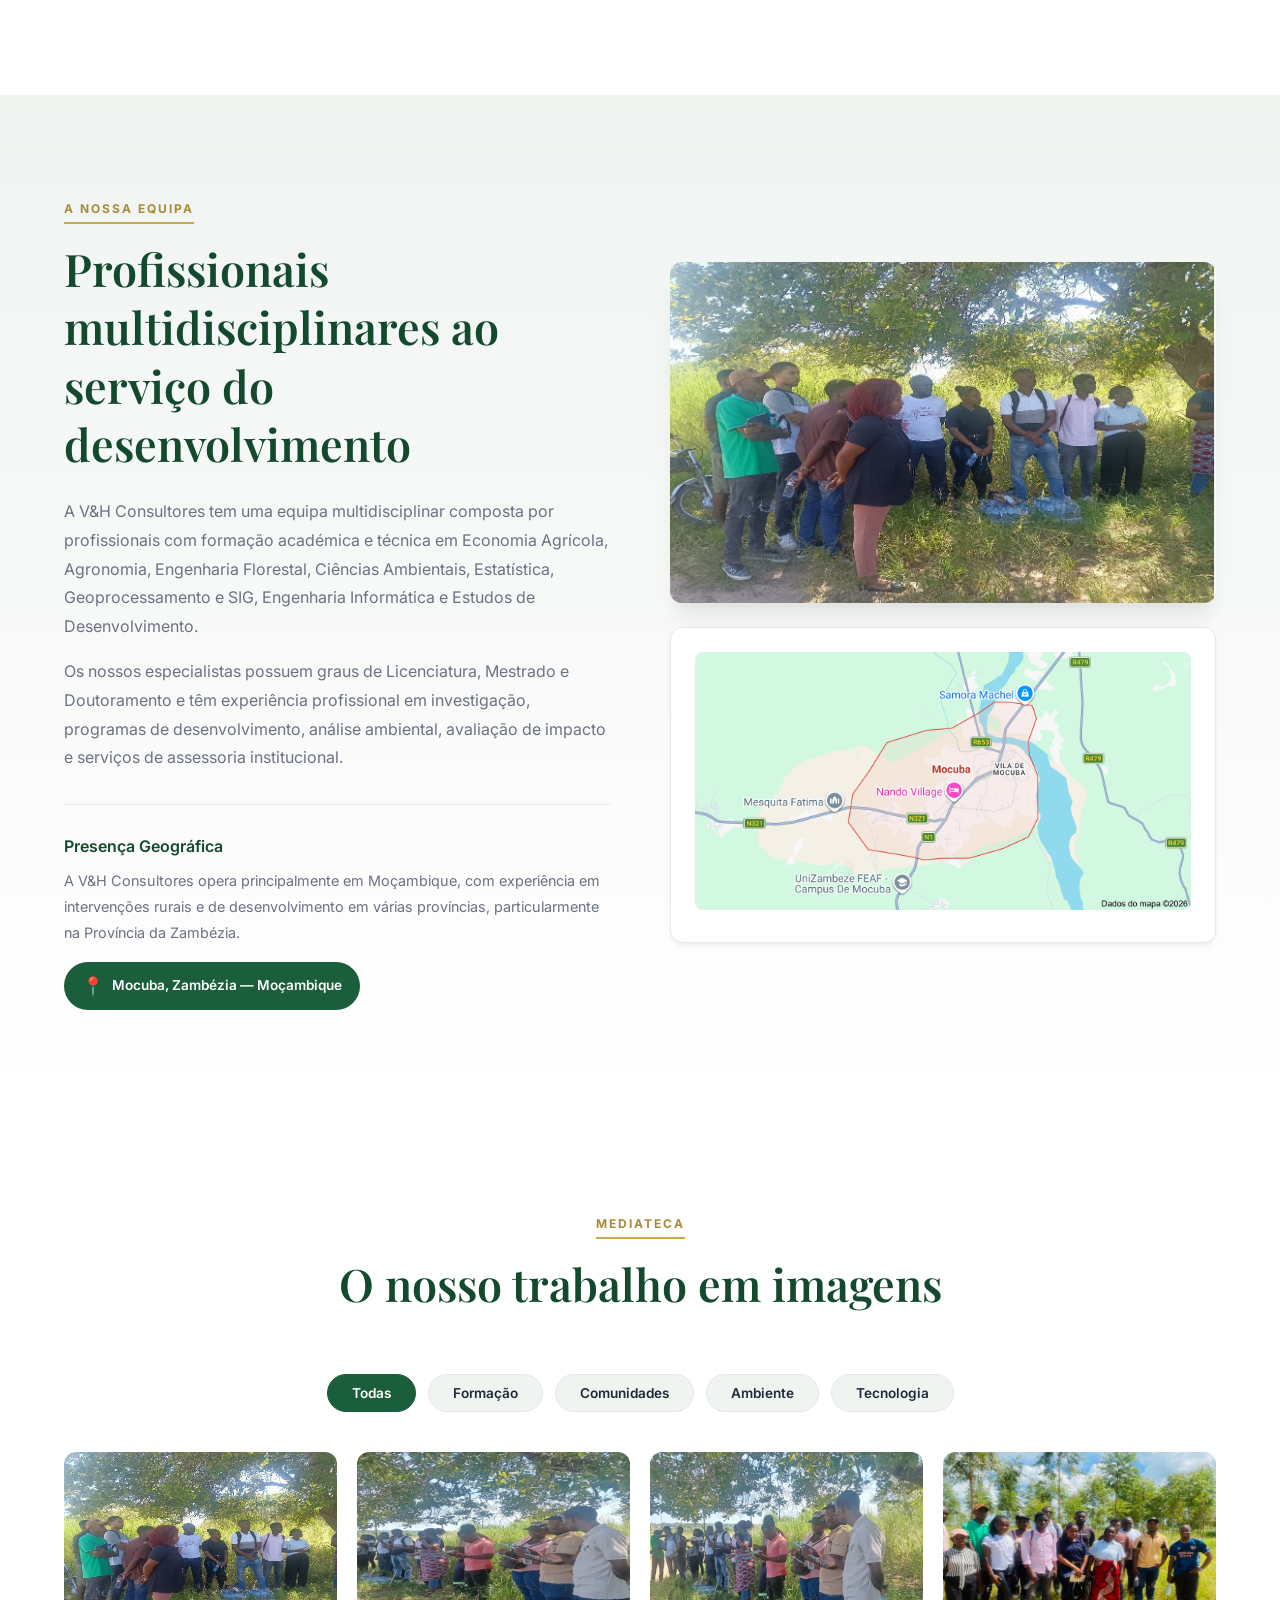
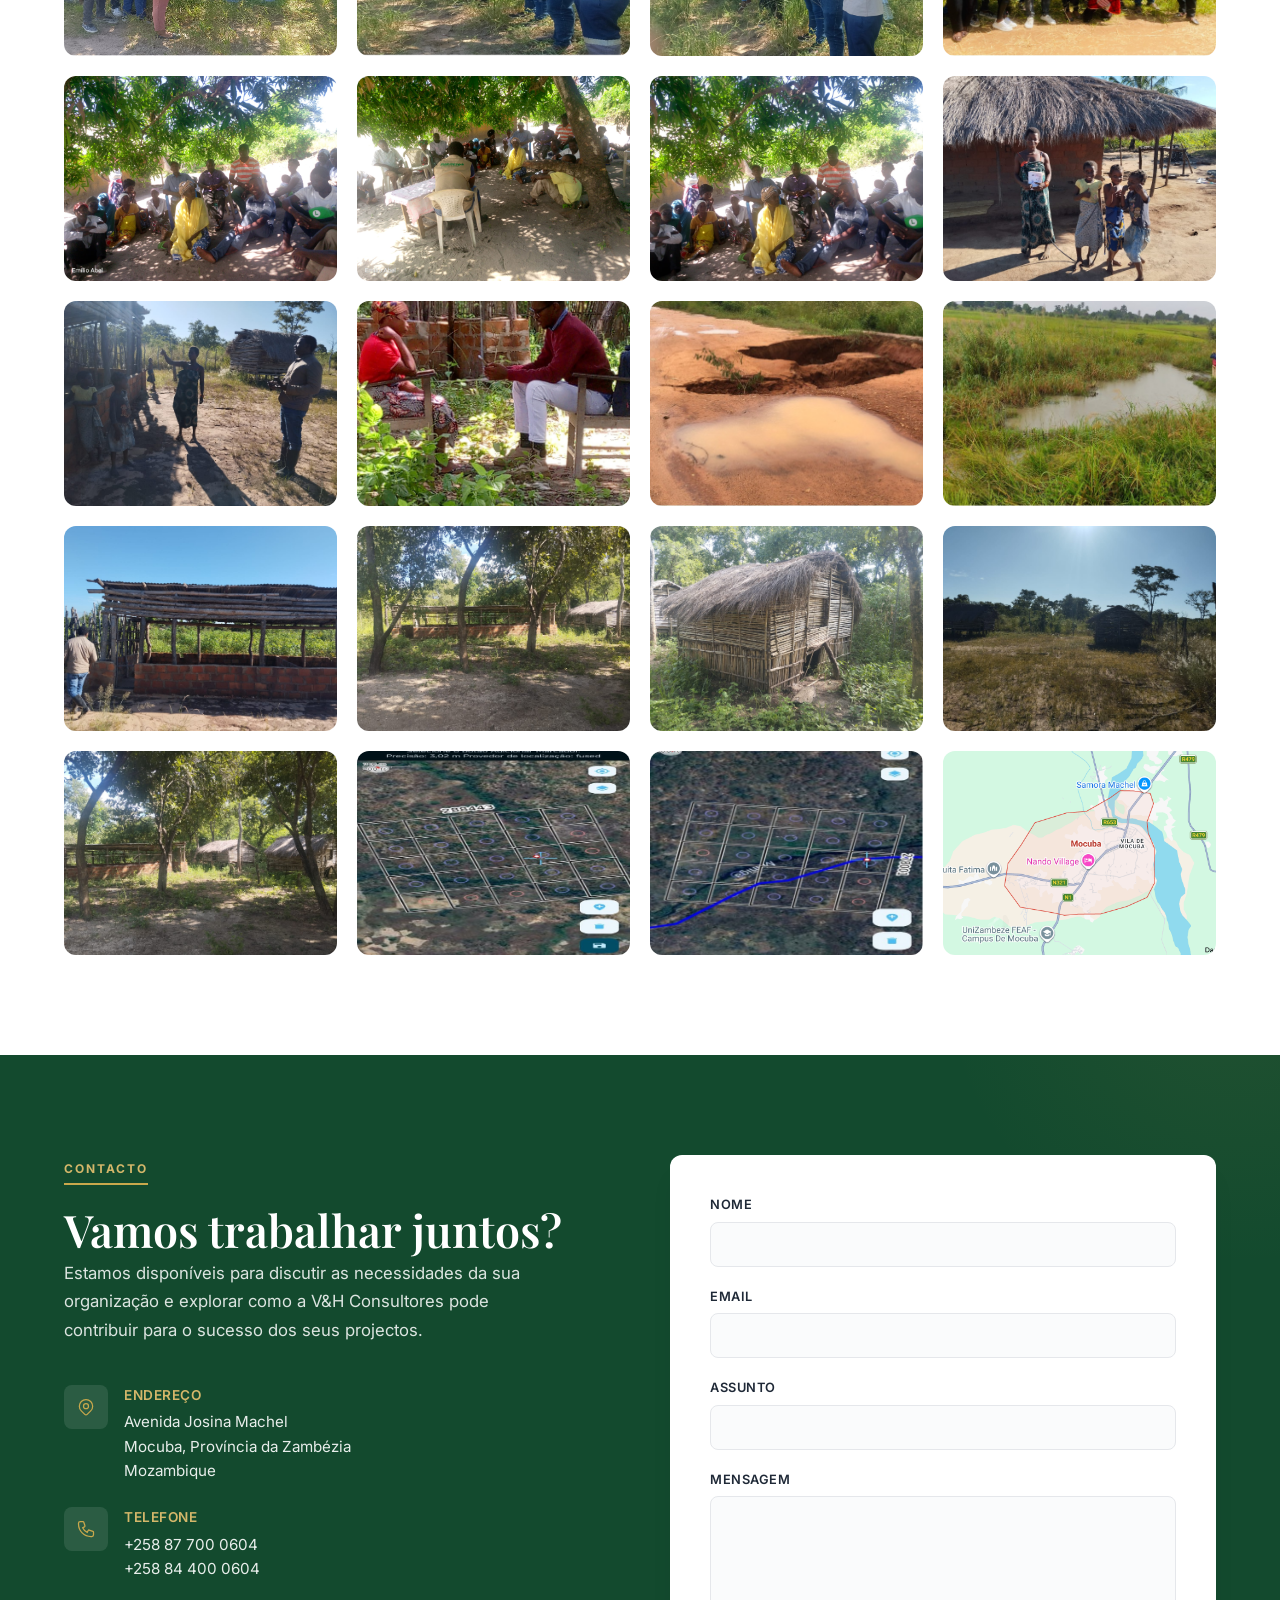
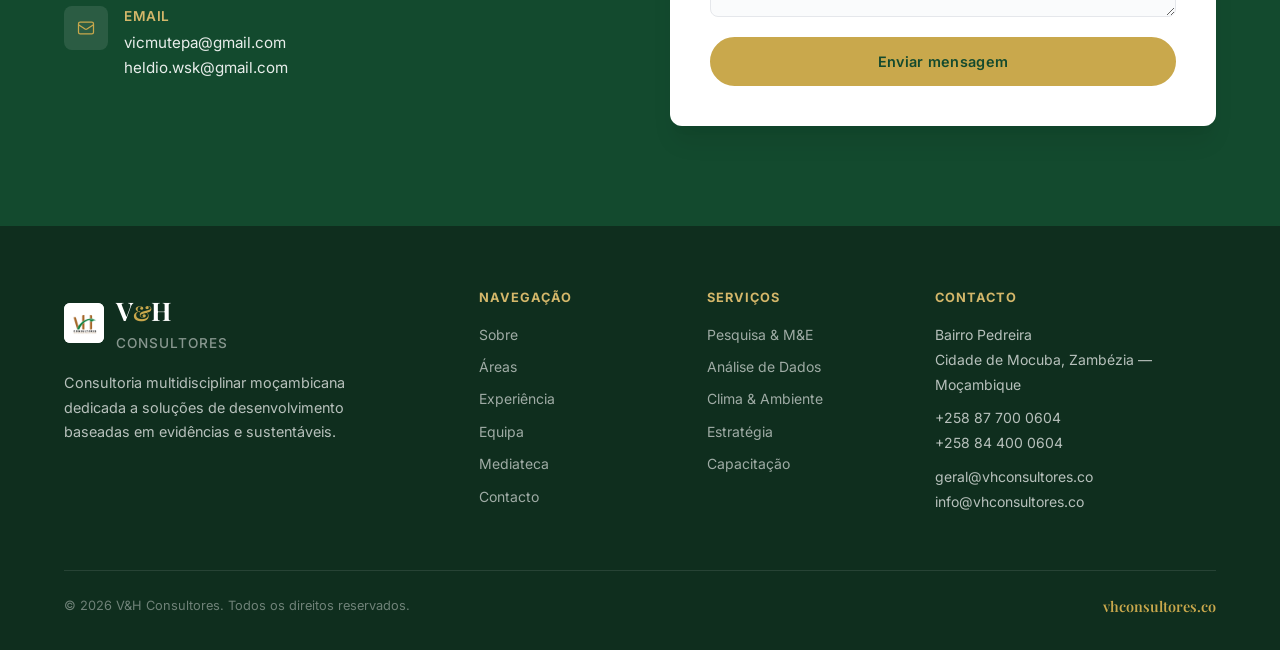
==== commit a55b5b6e: "Update index.html" ====
--- a/index.html
+++ b/index.html
@@ -590,7 +590,7 @@
                 </div>
                 <div class="footer-contact">
                     <h4 data-pt="Contacto" data-en="Contact">Contacto</h4>
-                    <p>Bairro pedreira<br>Cidade de Mocuba, Zambézia — Moçambique</p>
+                    <p>Bairro Pedreira<br>Cidade de Mocuba, Zambézia — Moçambique</p>
                     <p>+258 87 700 0604<br>+258 84 400 0604</p>
                     <p>geral@vhconsultores.co<br>info@vhconsultores.co</p>
                 </div>
@@ -613,4 +613,4 @@
 
     <script src="script.js"></script>
 </body>
-</html>+</html>
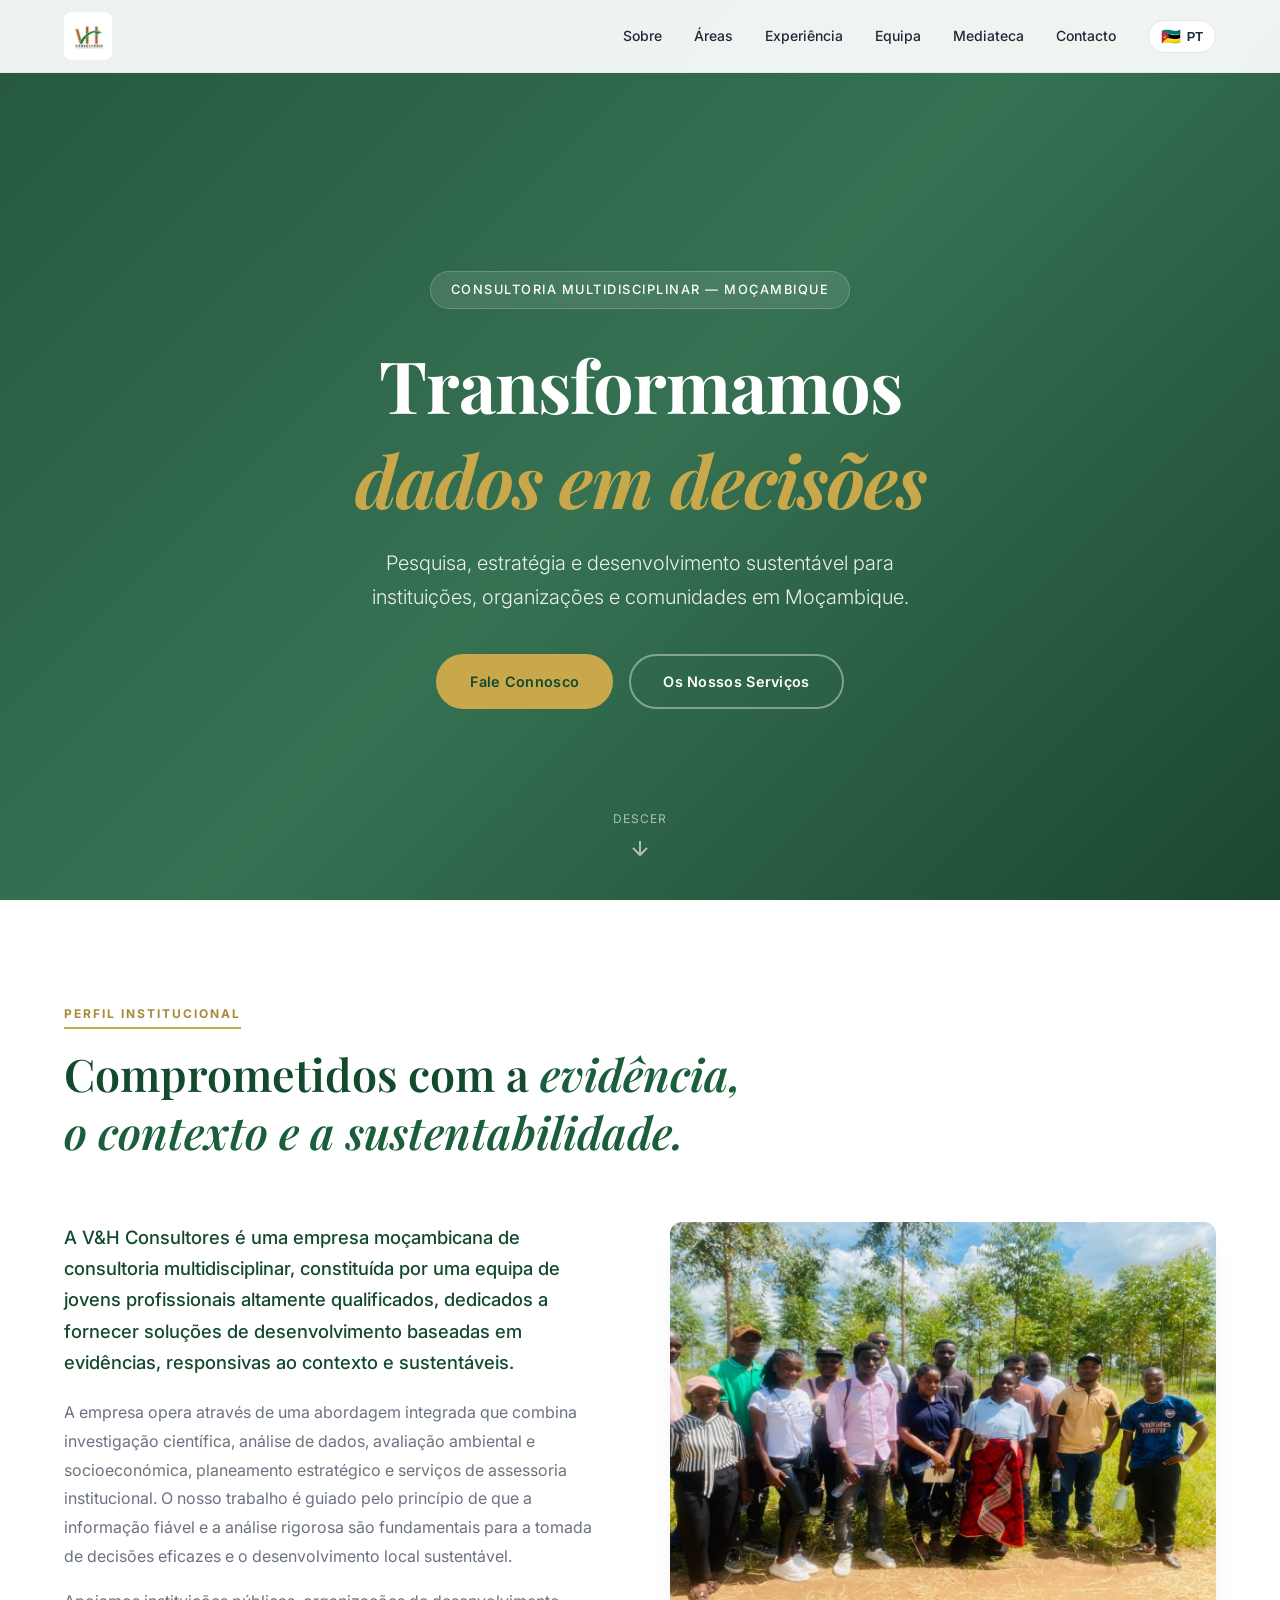
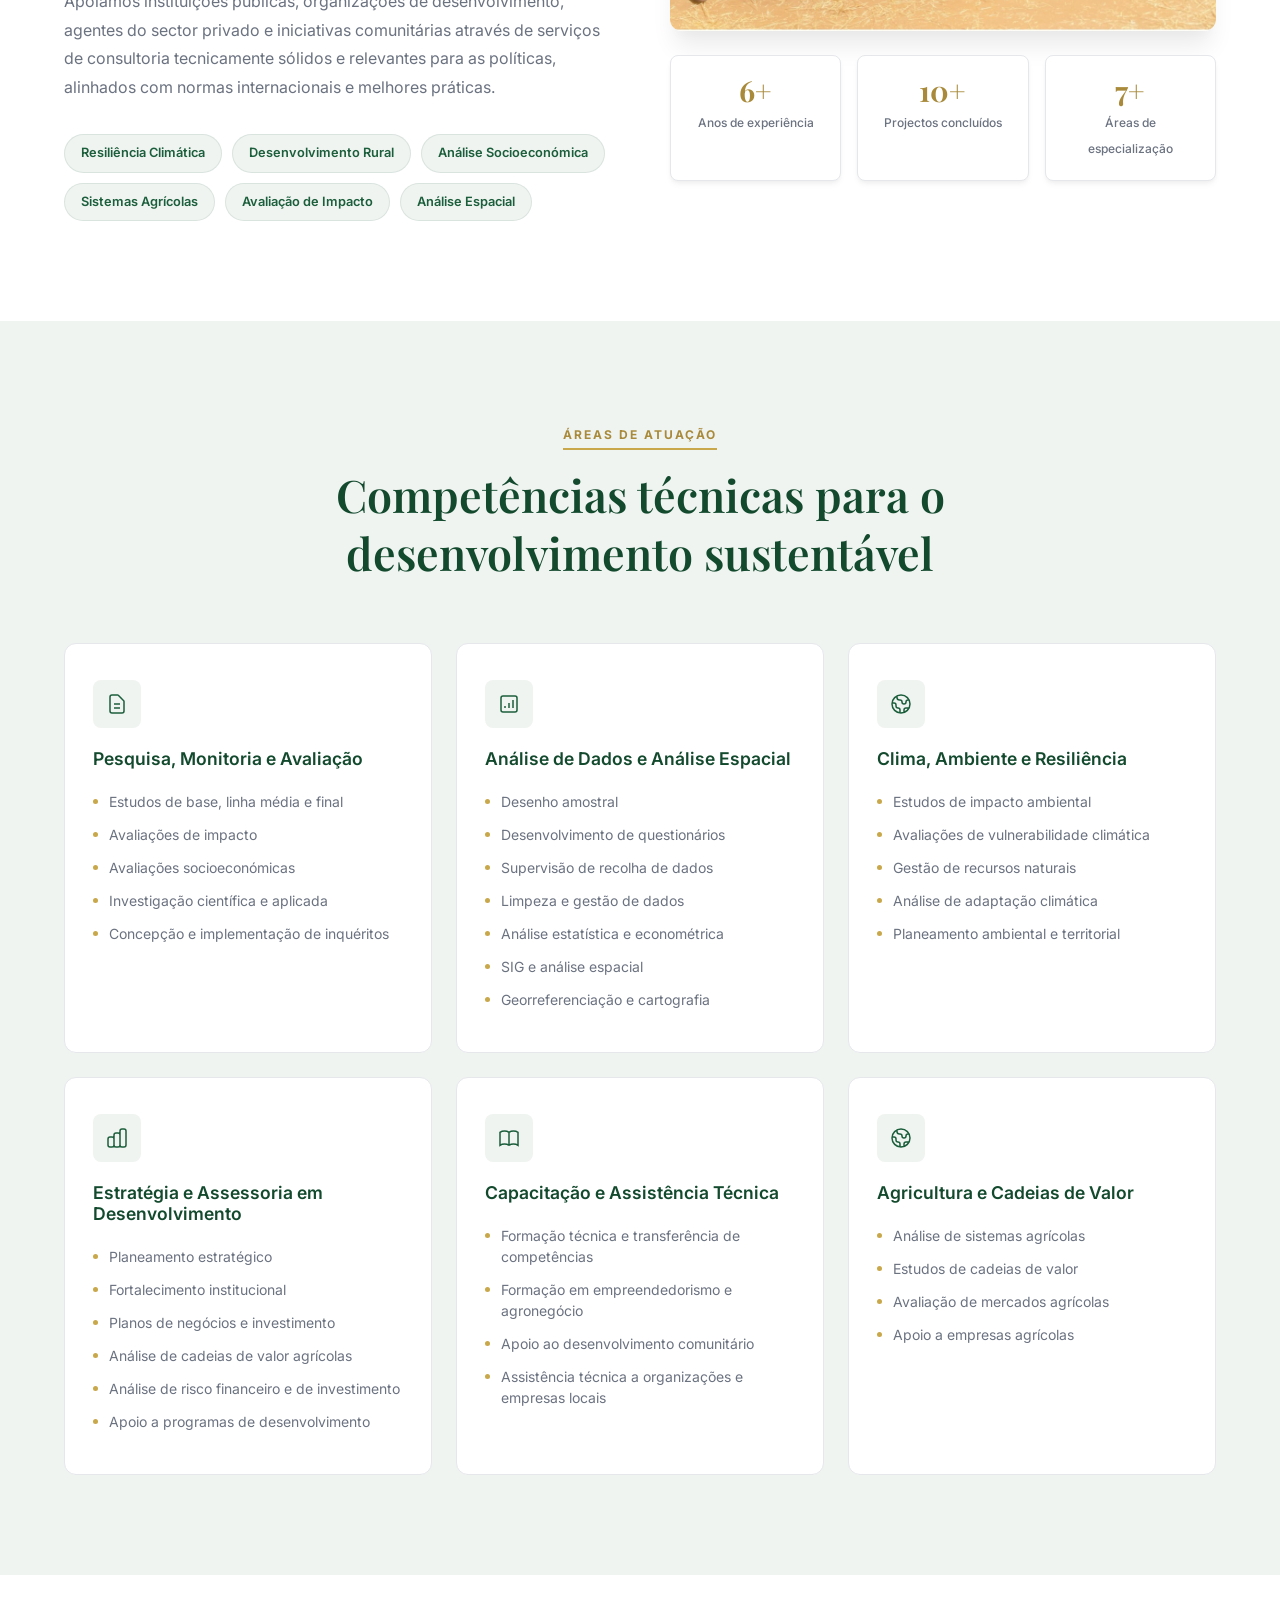
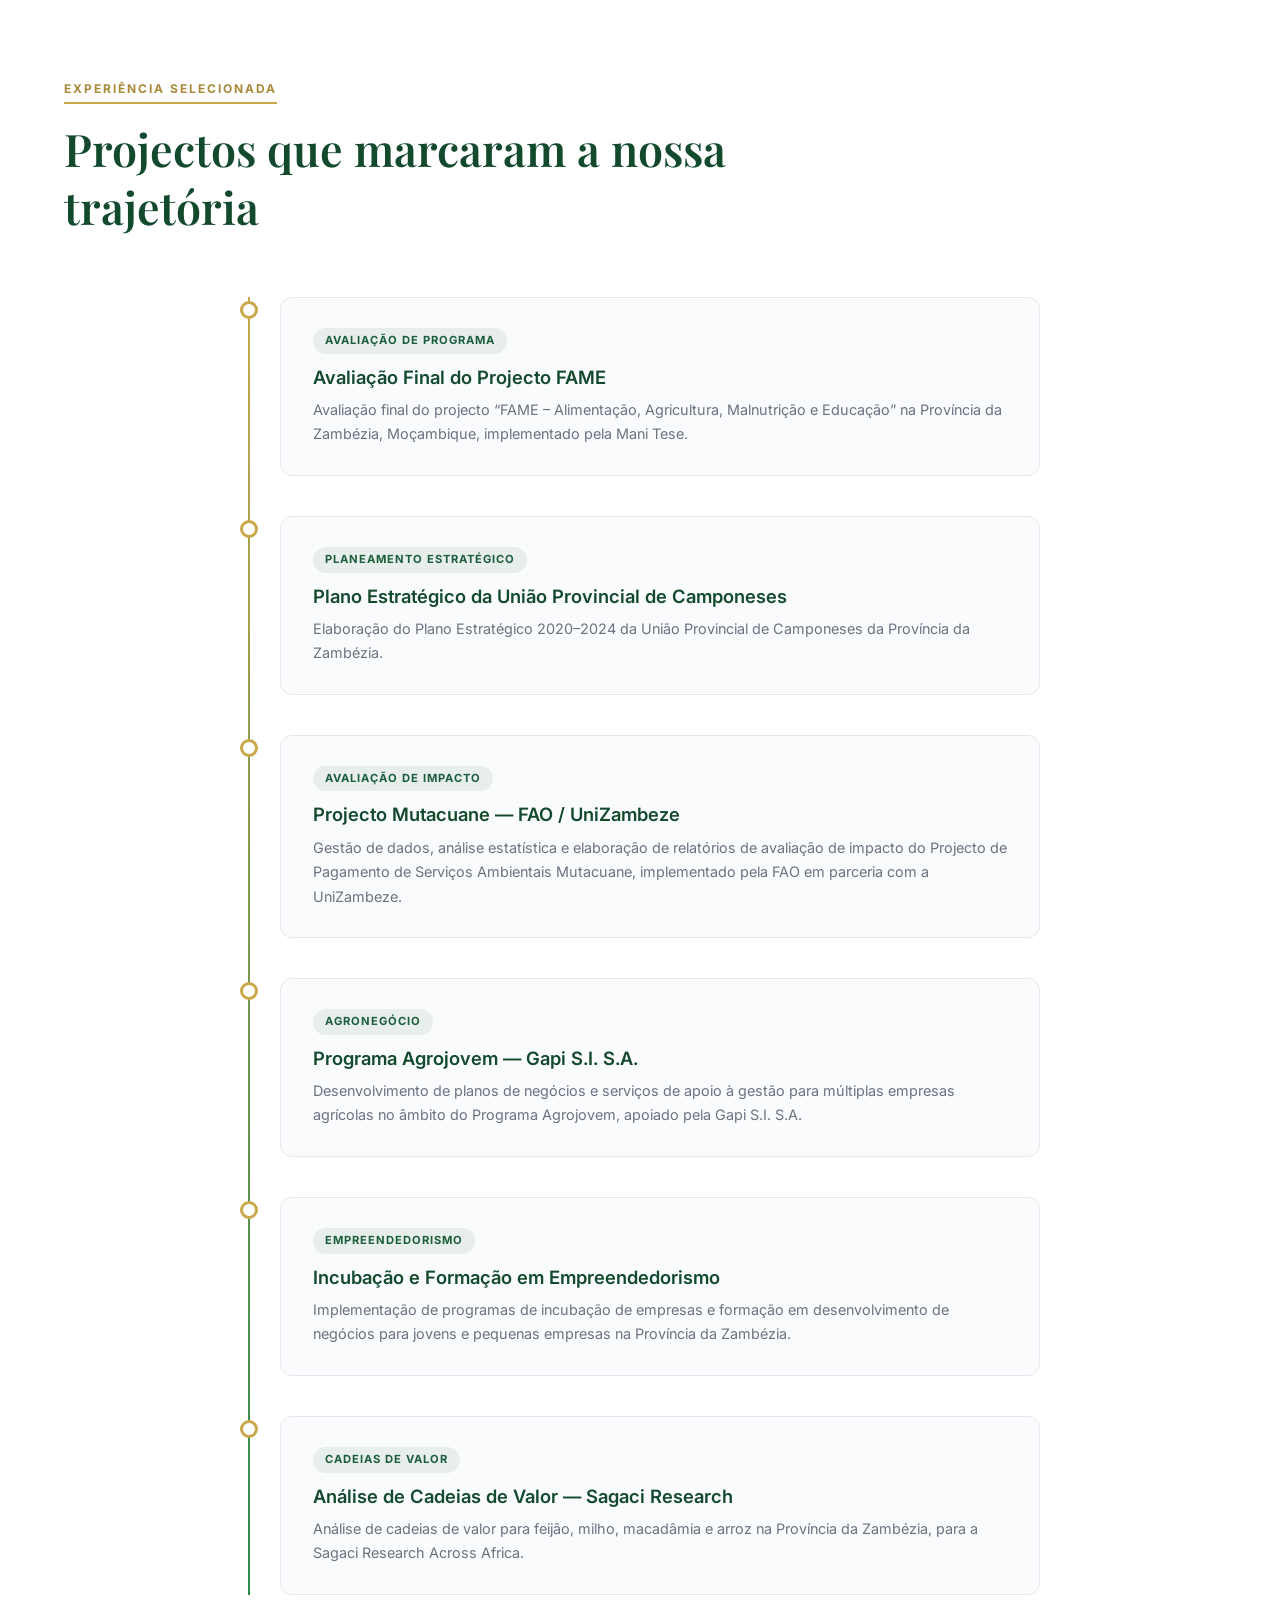
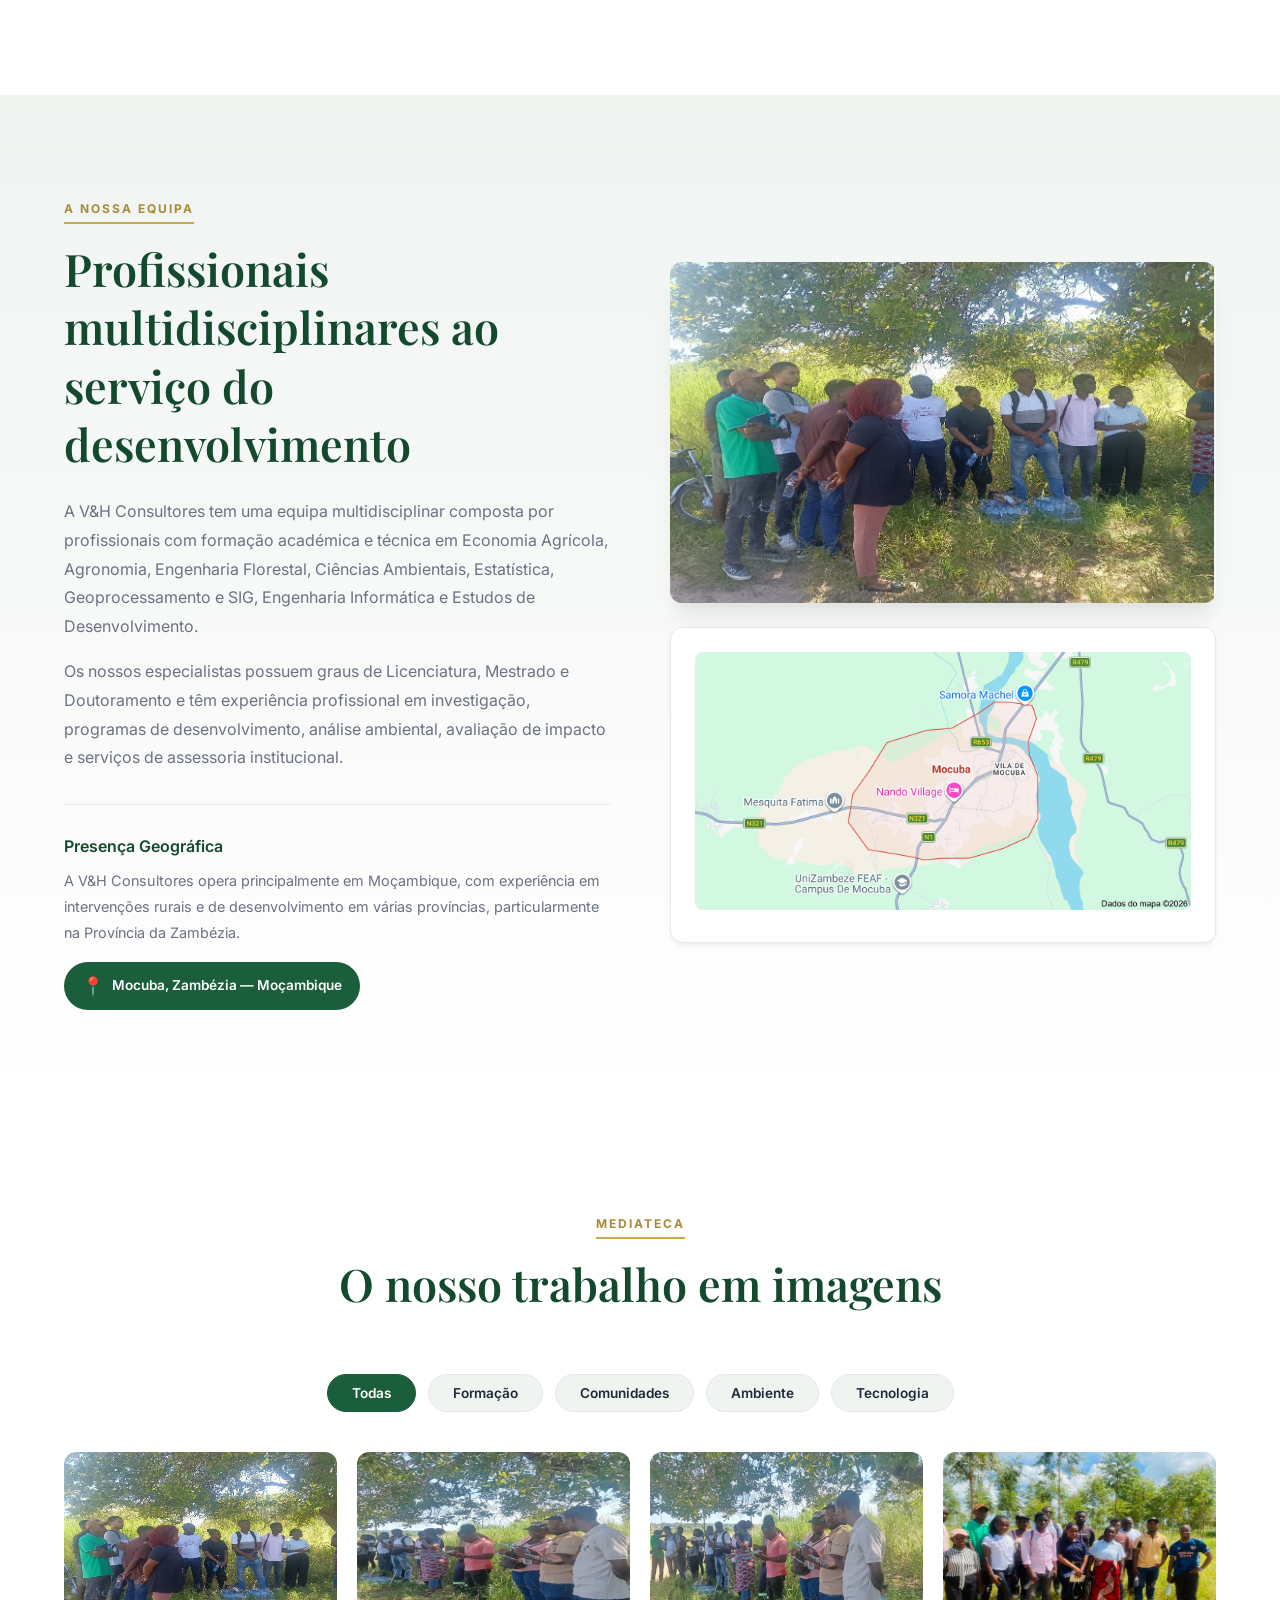
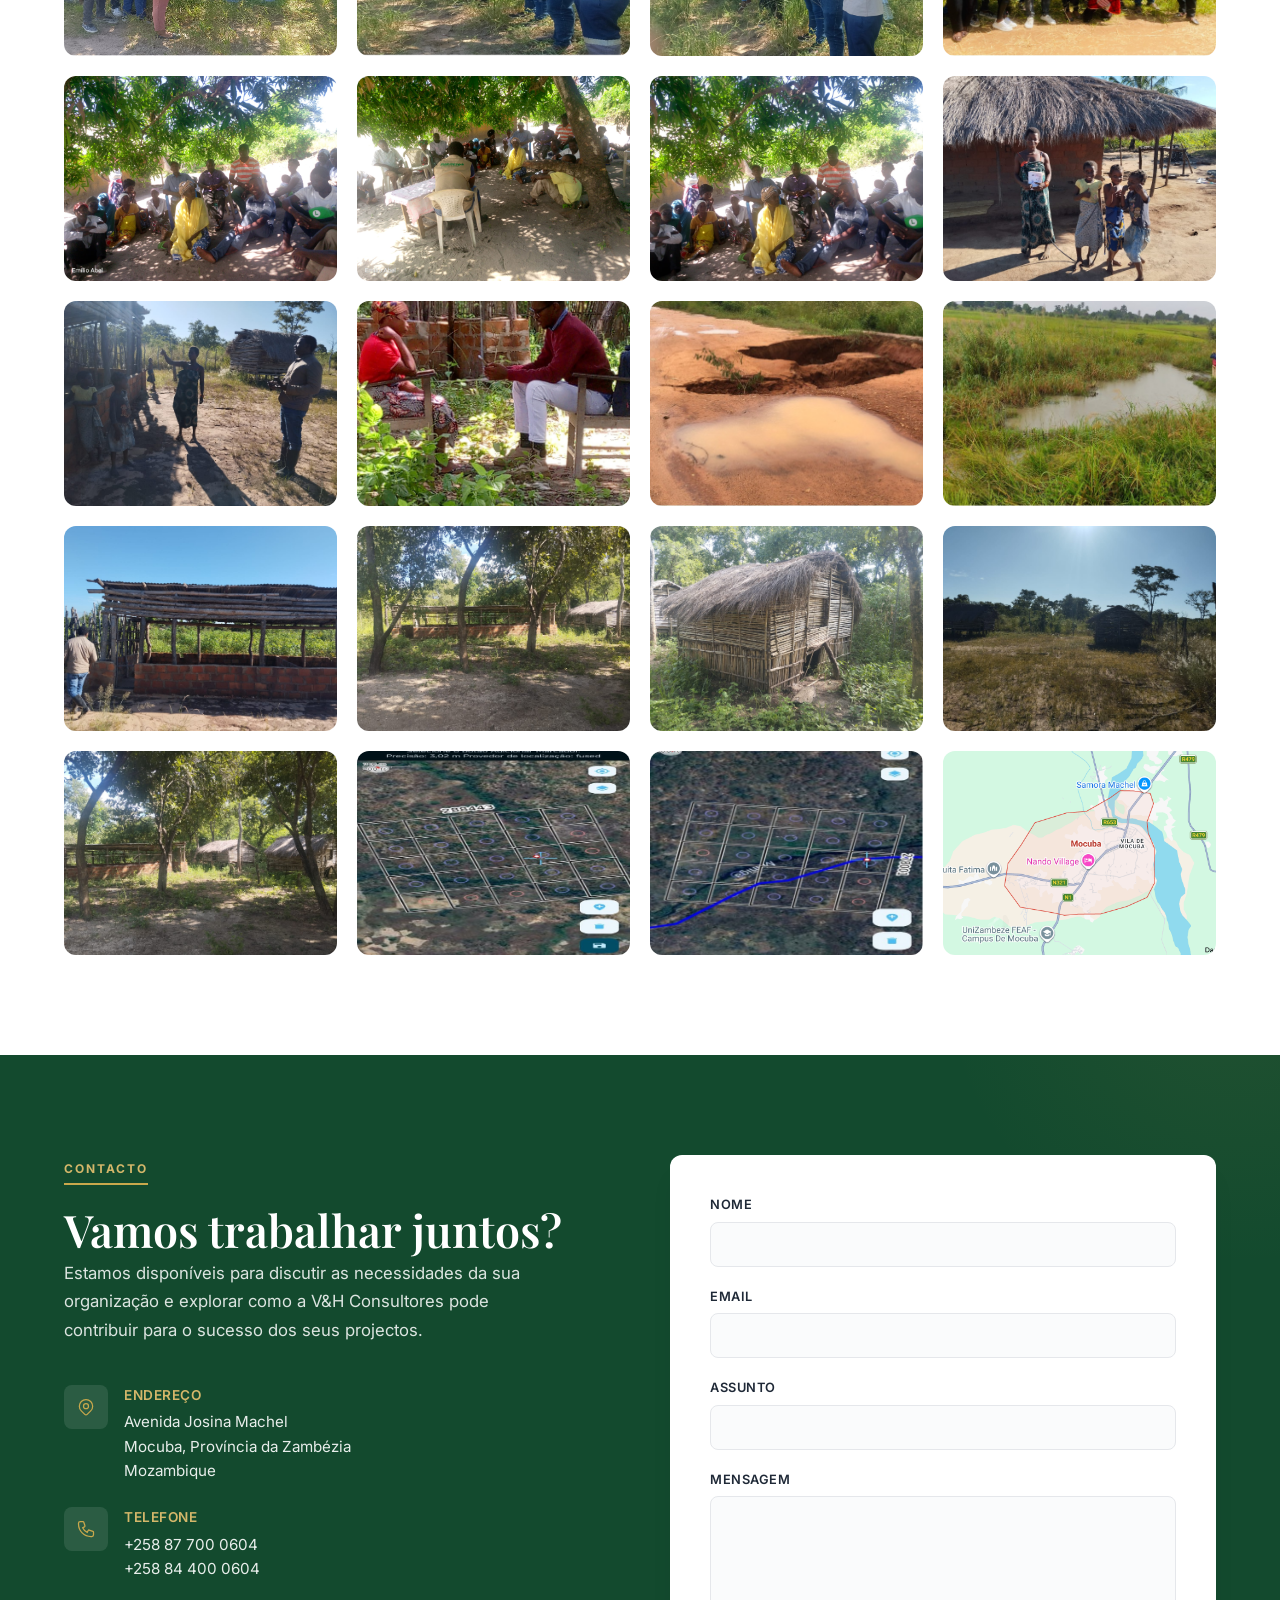
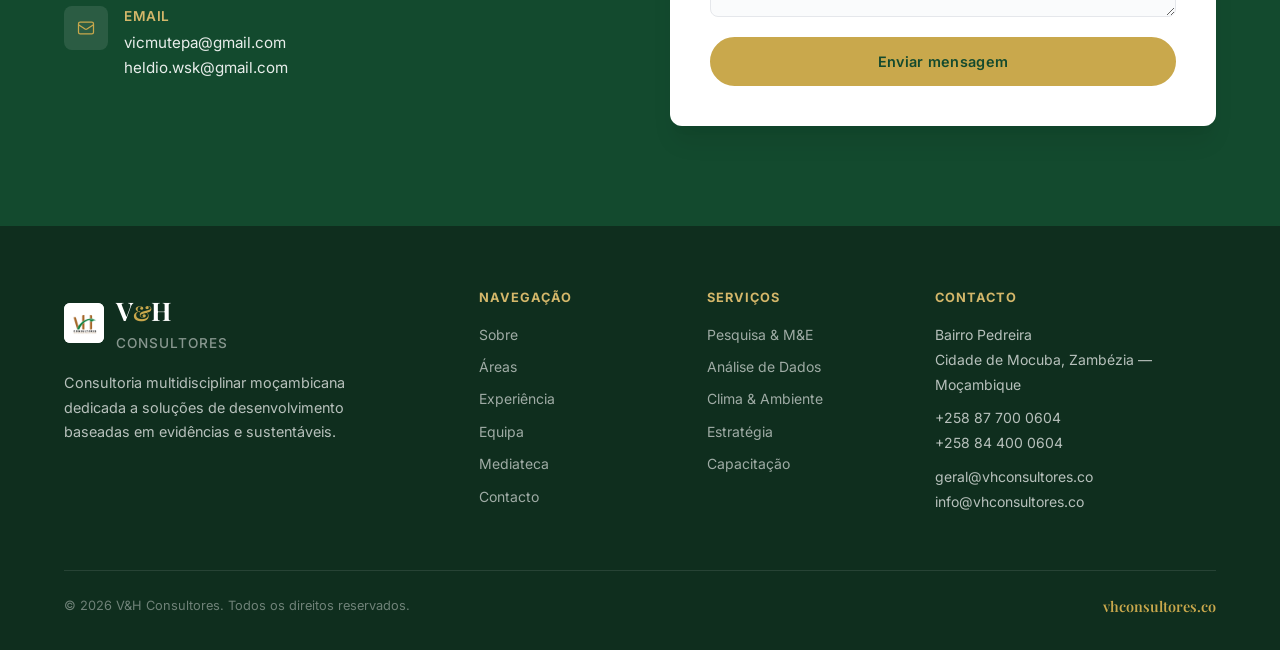
==== commit fcbb6071: "Update index.html" ====
--- a/index.html
+++ b/index.html
@@ -16,8 +16,7 @@
             <a href="#" class="logo">
                 <img src="logo_vh.jpg" alt="V&H Consultores Logo" class="logo-img">
                 <div class="logo-text-group">
-                    <span class="logo-vh">V<span class="logo-amp">&</span>H</span>
-                    <span class="logo-text">Consultores</span>
+                    
                 </div>
             </a>
             <div class="nav-links" id="navLinks">
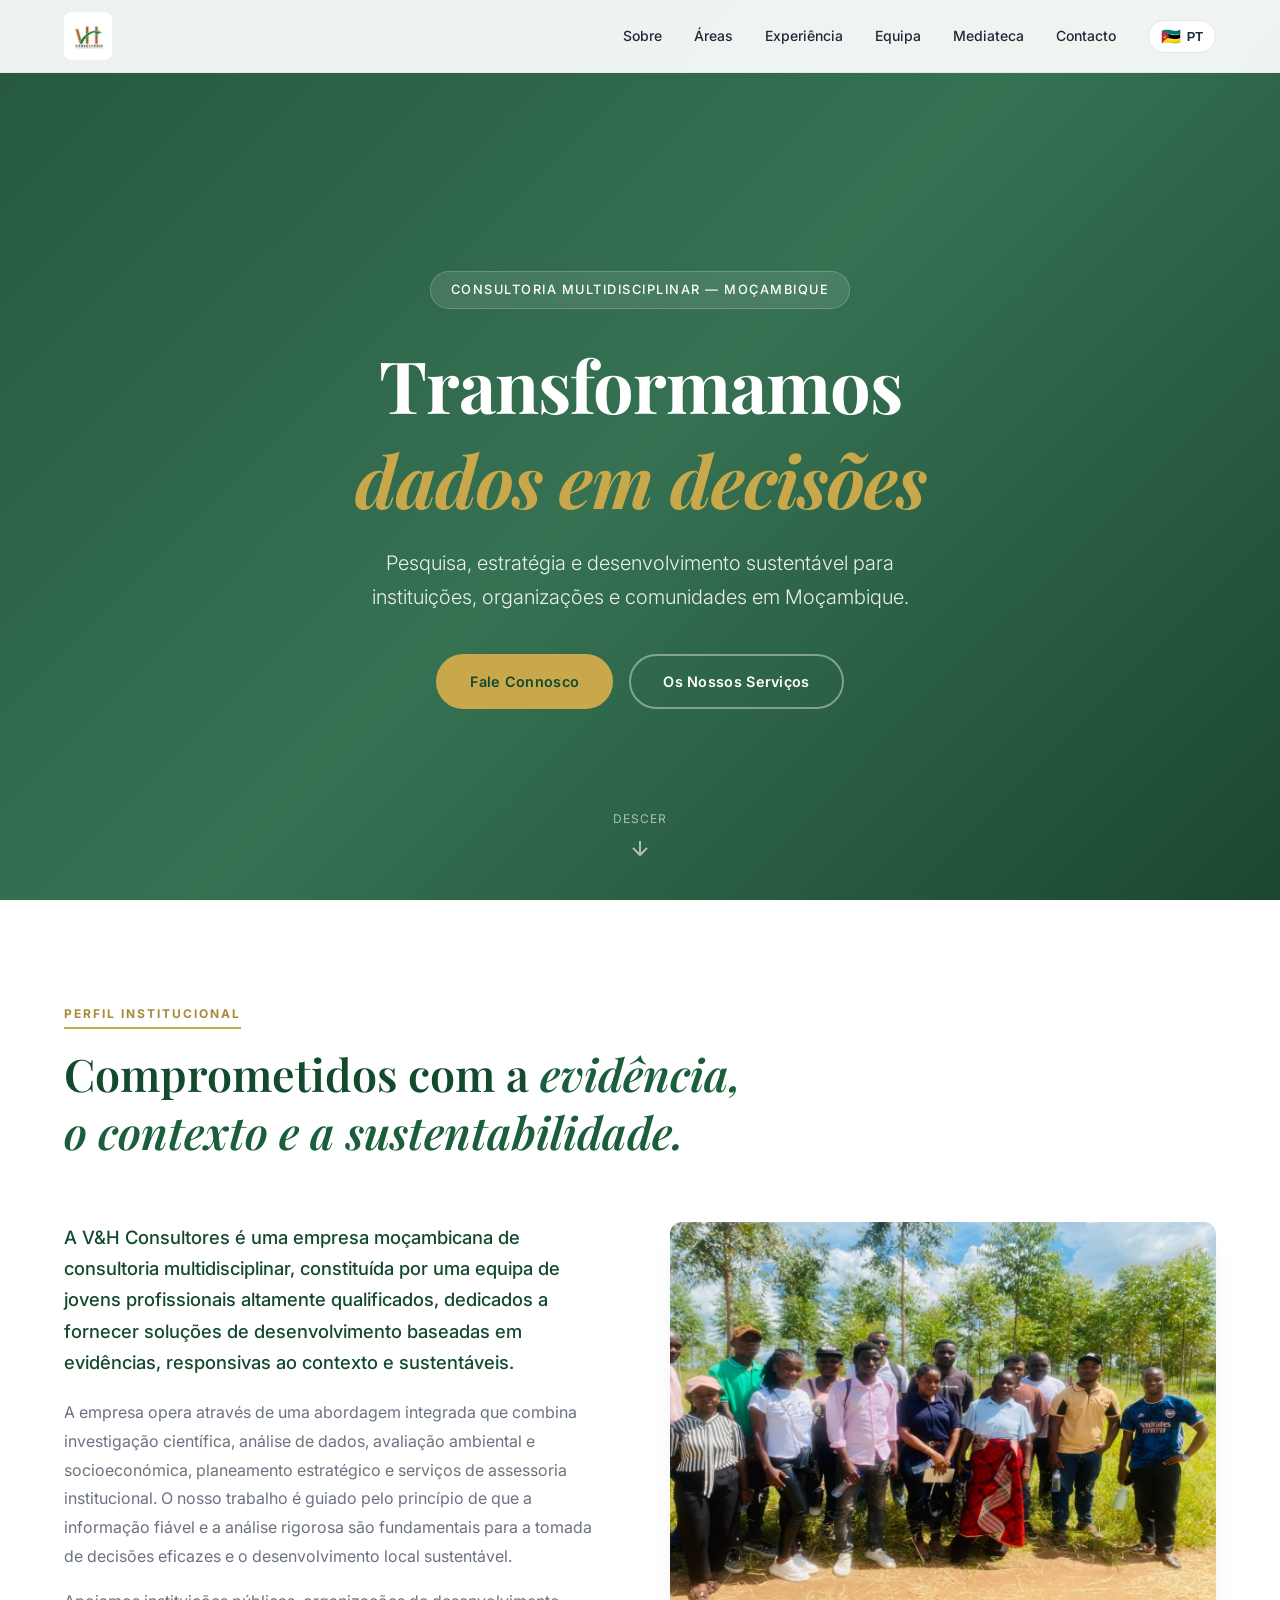
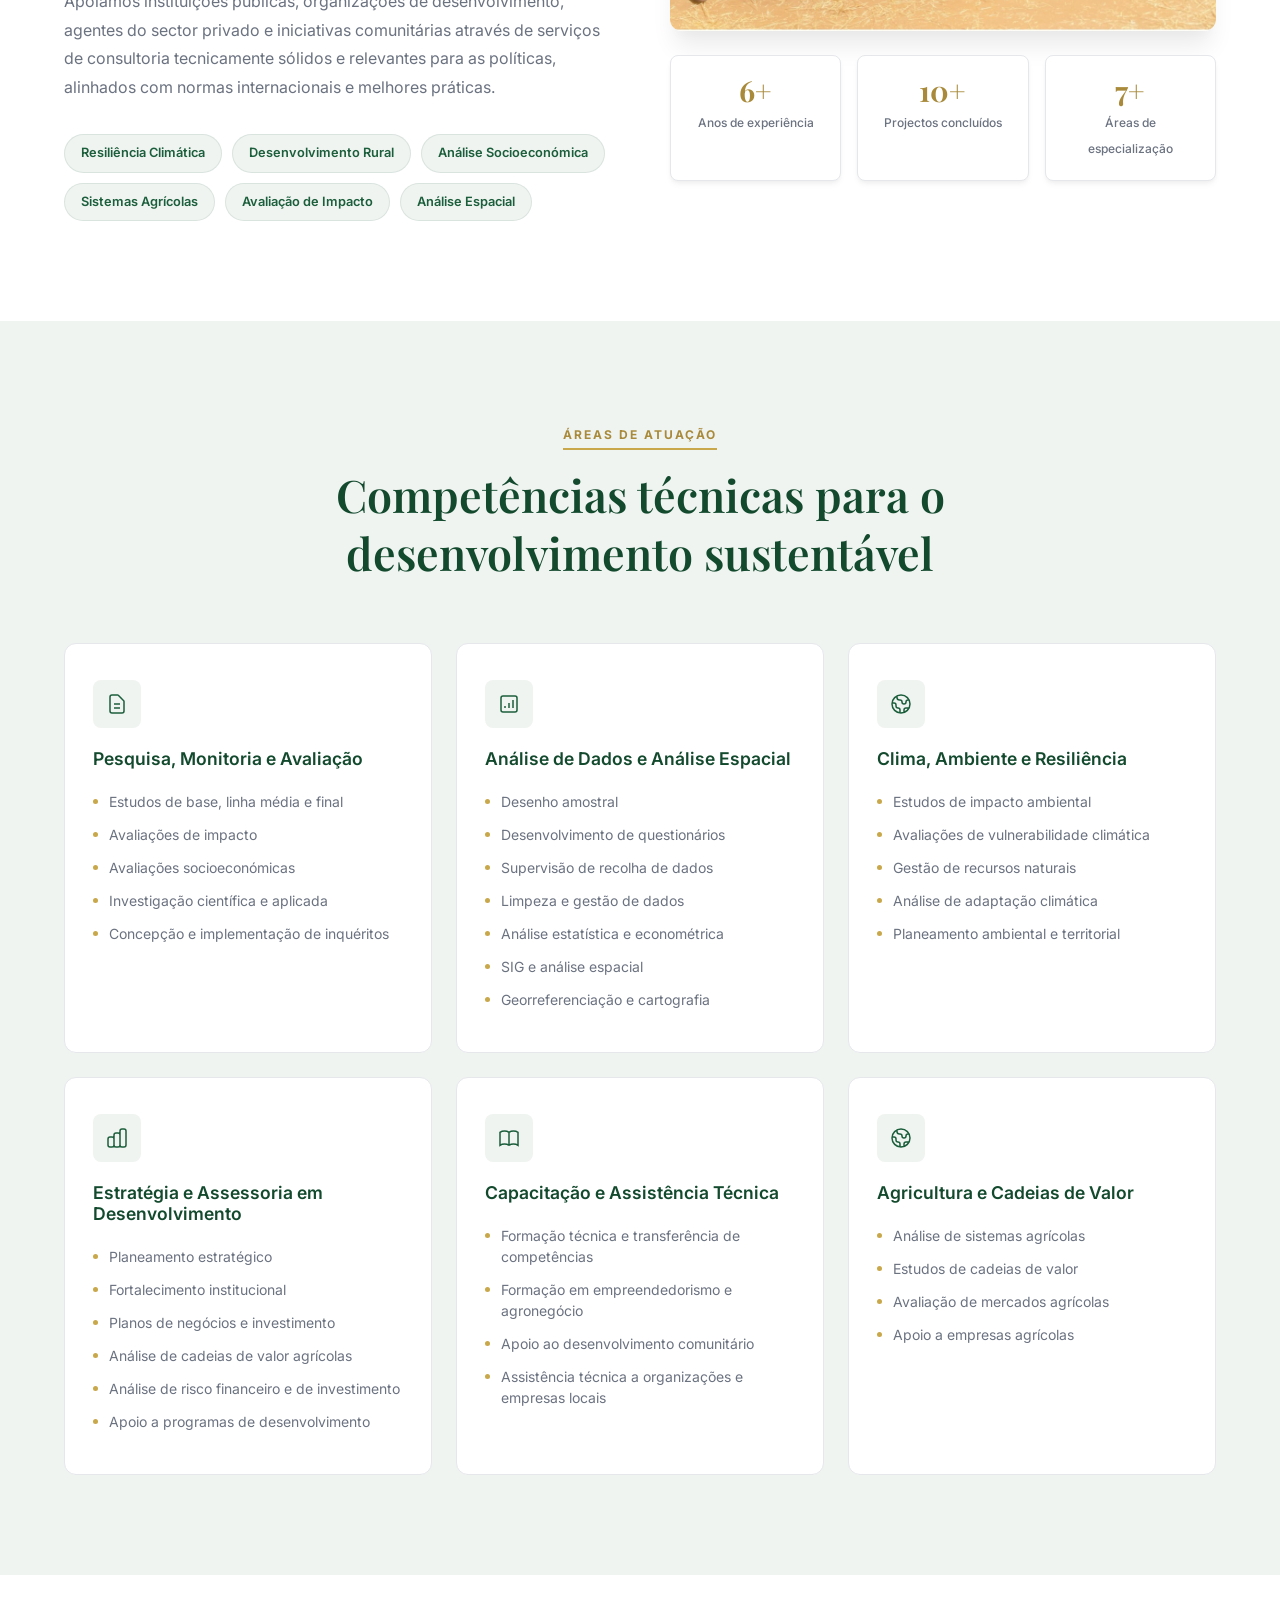
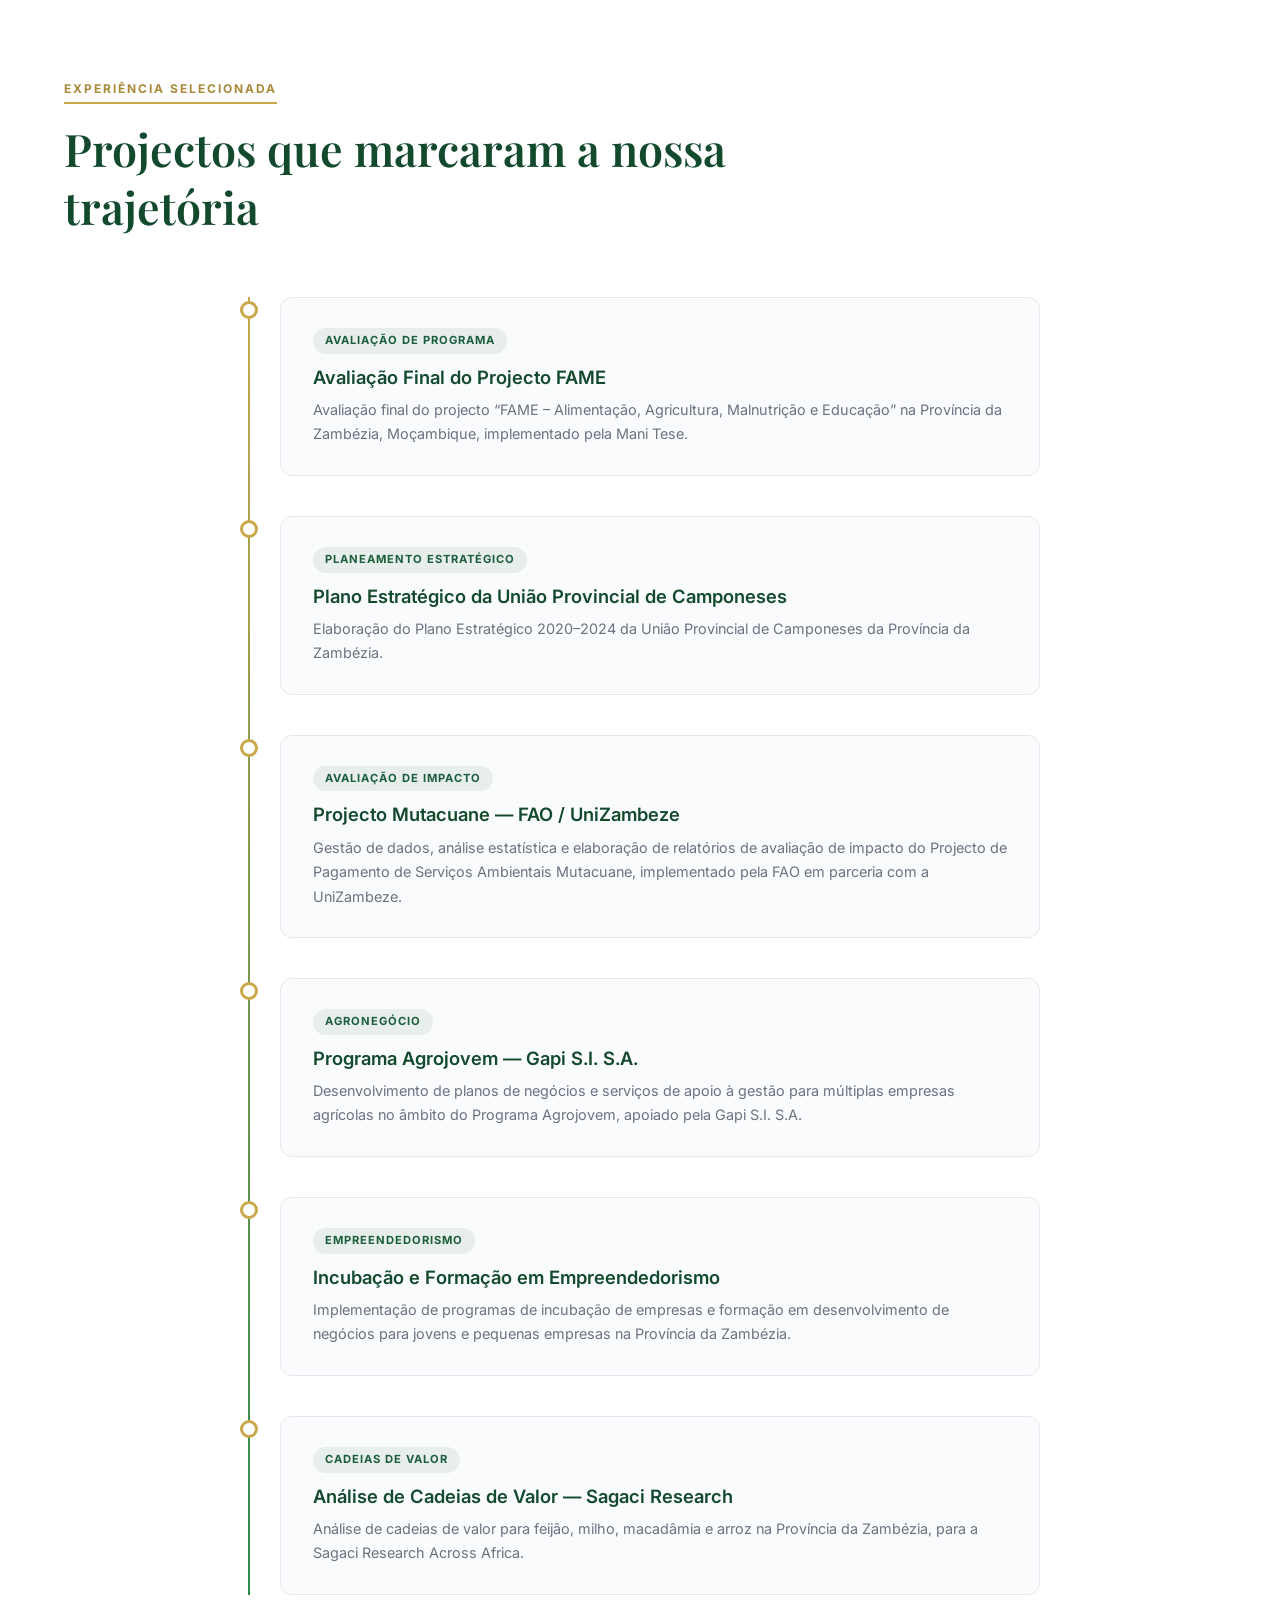
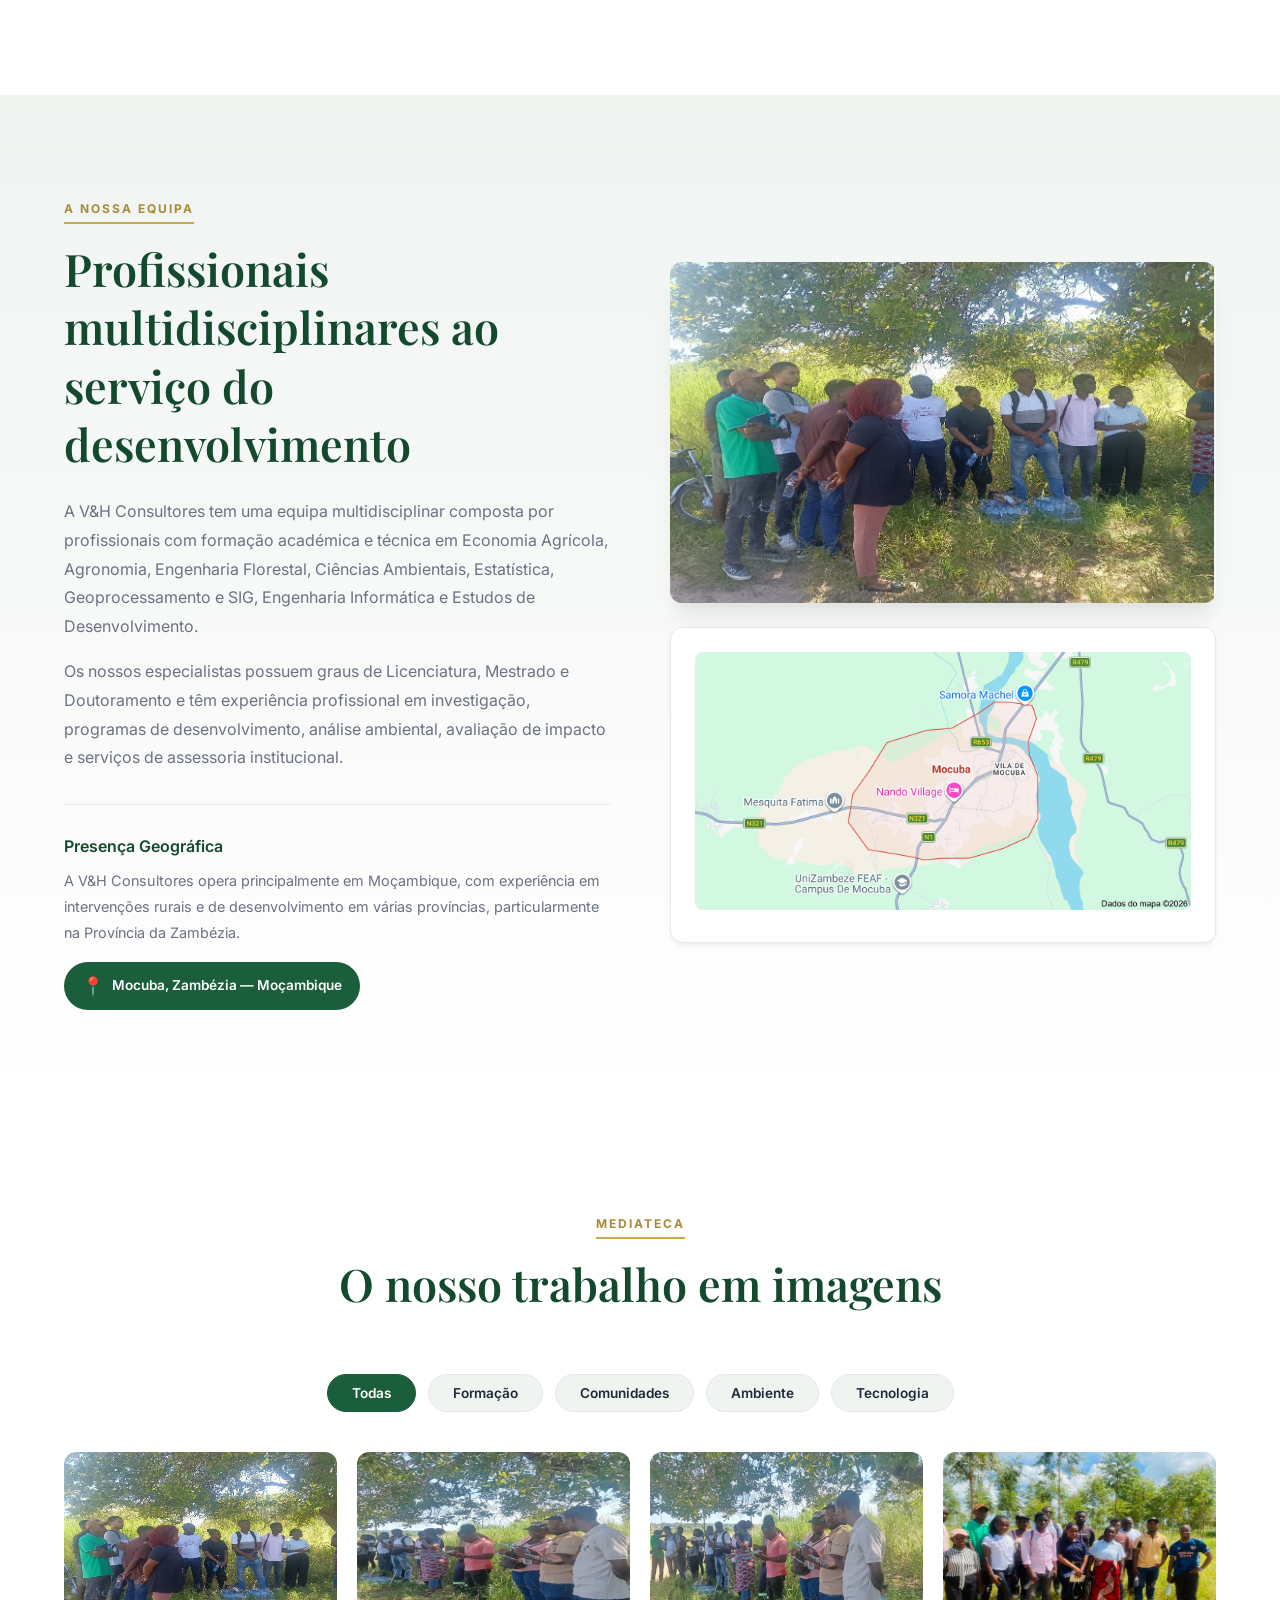
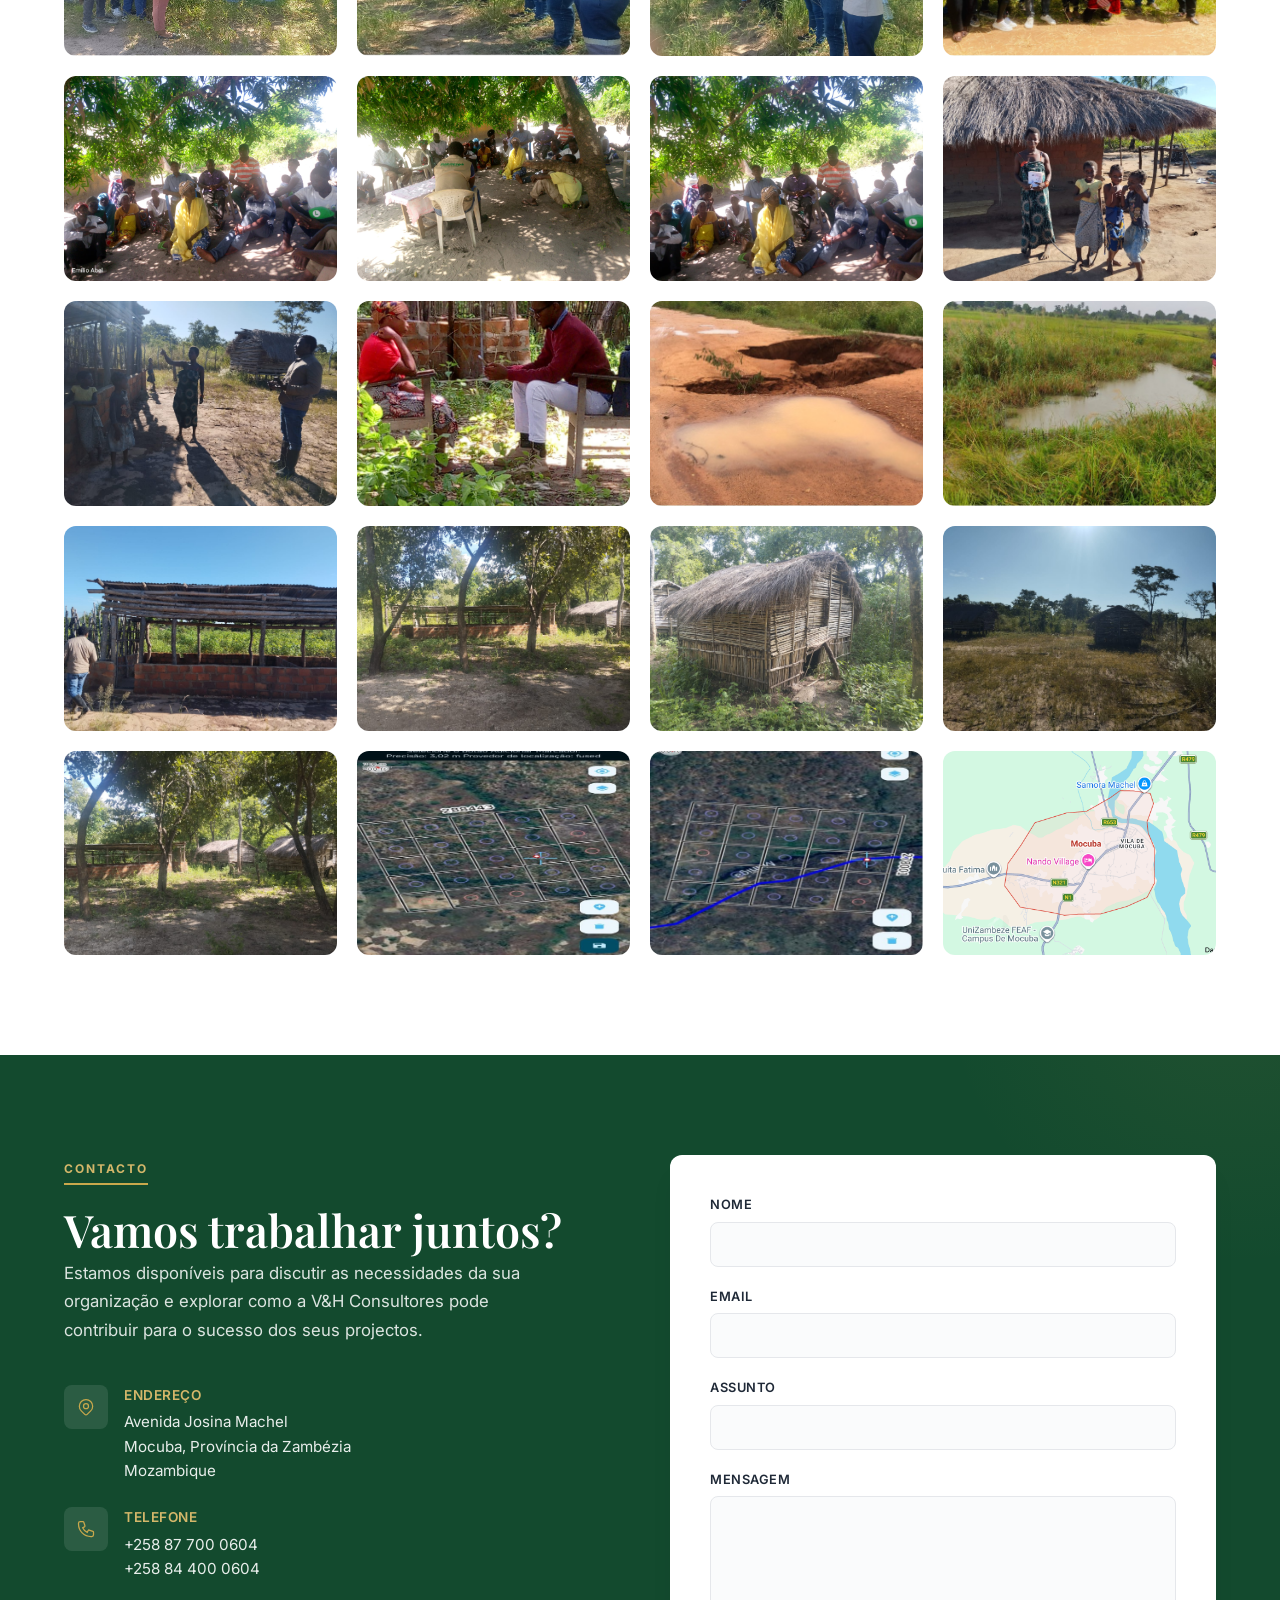
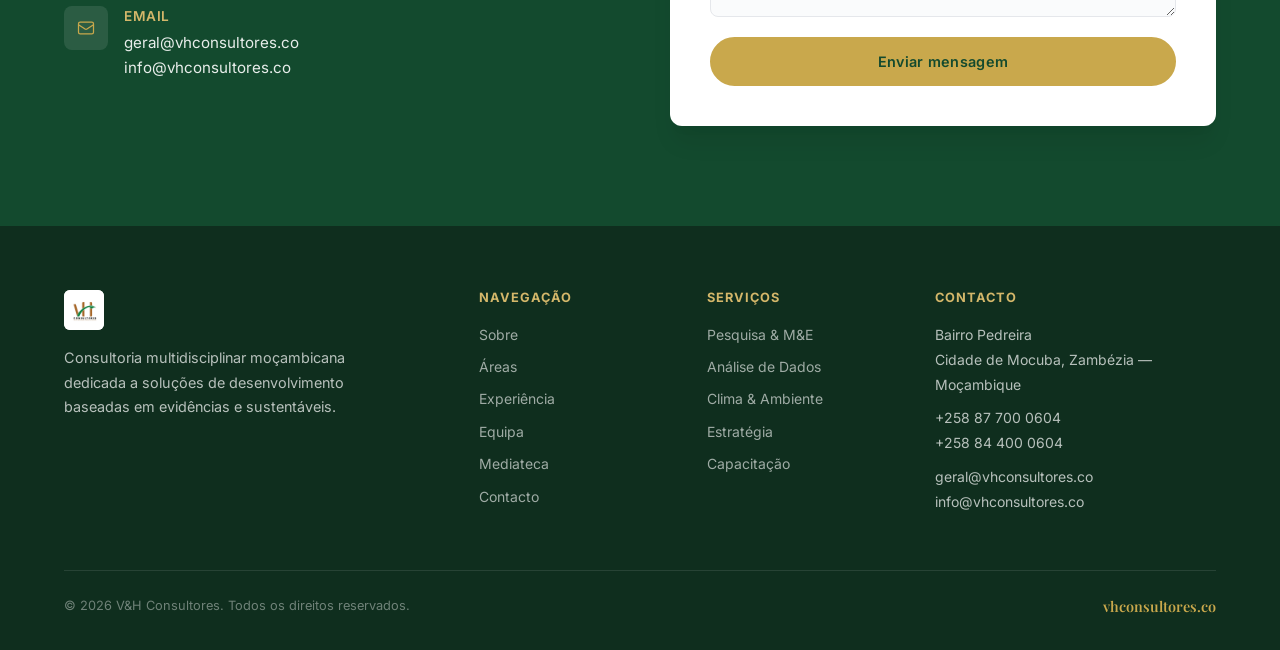
==== commit f9c1b0e0: "Update index.html" ====
--- a/index.html
+++ b/index.html
@@ -524,7 +524,7 @@
                             </div>
                             <div>
                                 <strong>Email</strong>
-                                <p>vicmutepa@gmail.com<br>heldio.wsk@gmail.com</p>
+                                <p>geral@vhconsultores.co<br>info@vhconsultores.co</p>
                             </div>
                         </div>
                     </div>
@@ -562,8 +562,7 @@
                     <a href="#" class="logo">
                         <img src="logo_vh.jpg" alt="V&H Consultores" class="logo-img-small">
                         <div class="logo-text-group">
-                            <span class="logo-vh">V<span class="logo-amp">&</span>H</span>
-                            <span class="logo-text">Consultores</span>
+                            
                         </div>
                     </a>
                     <p data-pt="Consultoria multidisciplinar moçambicana dedicada a soluções de desenvolvimento baseadas em evidências e sustentáveis." data-en="Mozambican multidisciplinary consulting dedicated to evidence-based and sustainable development solutions.">
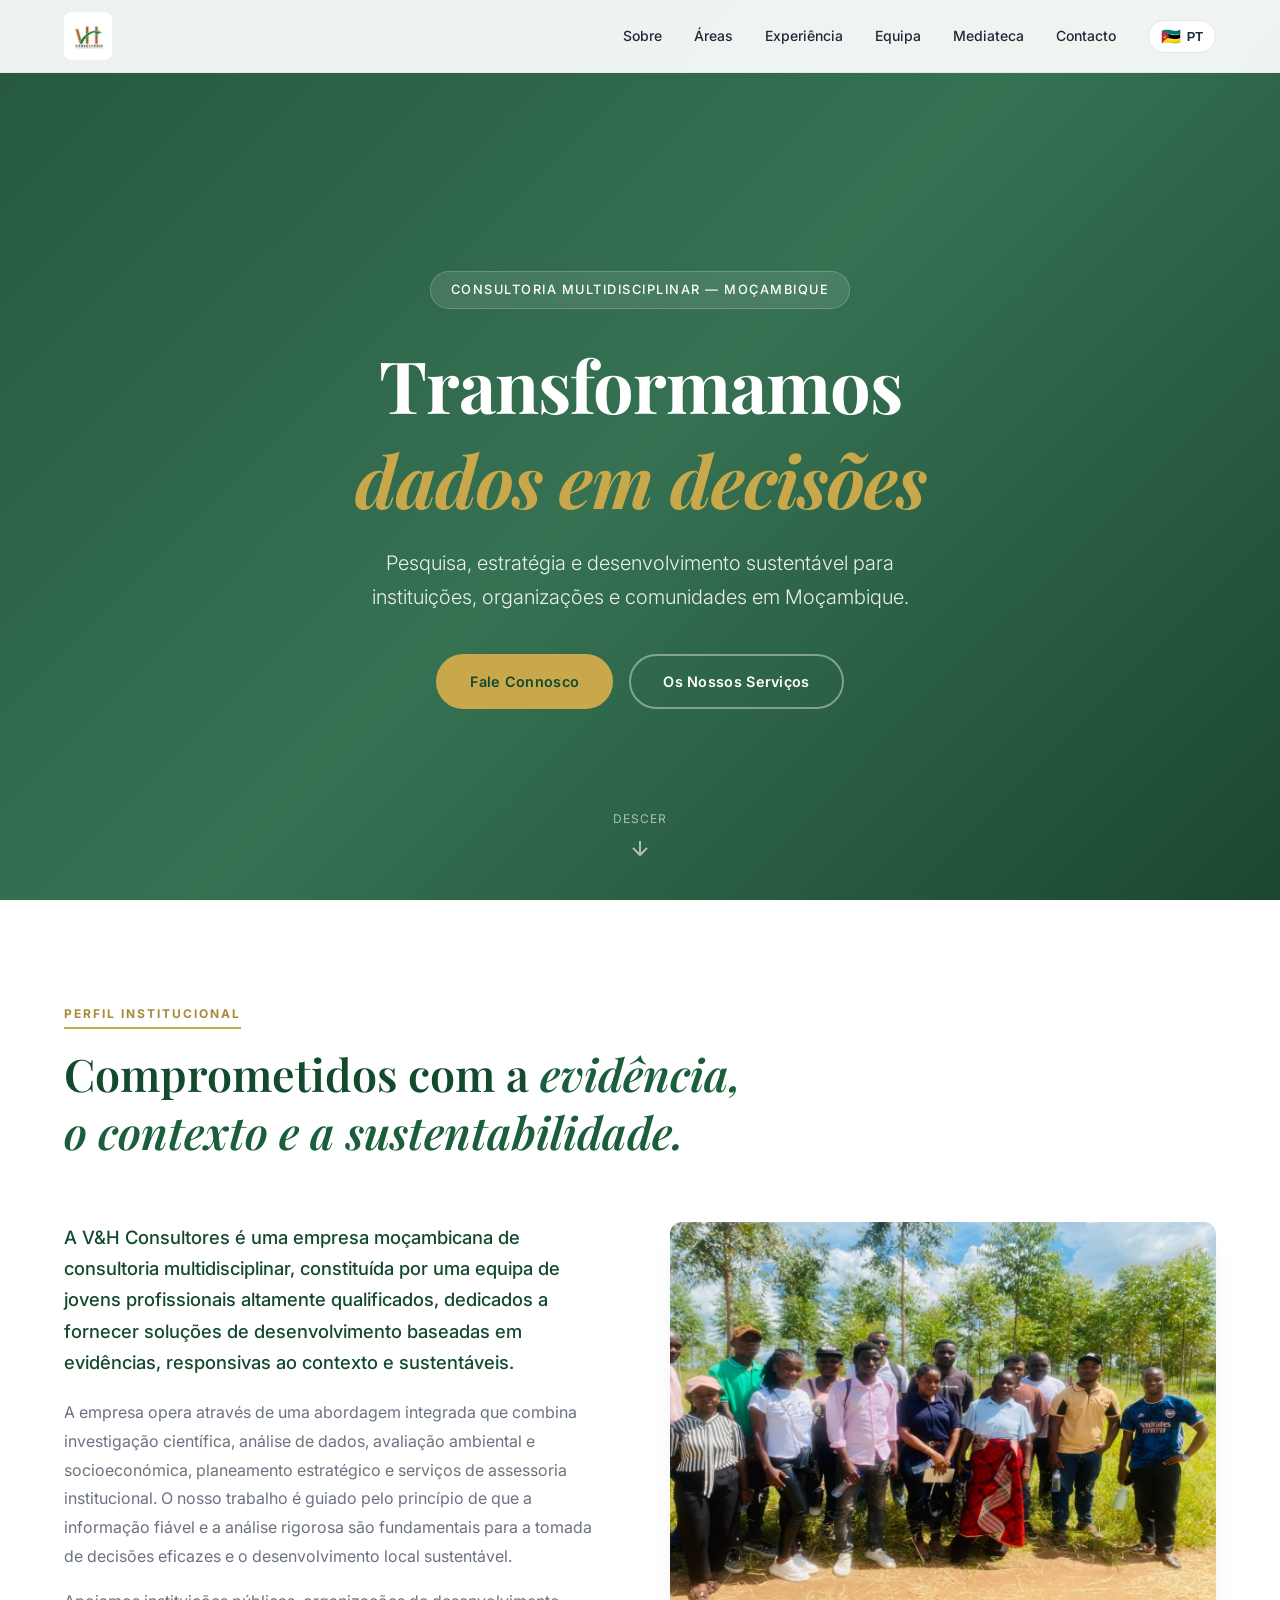
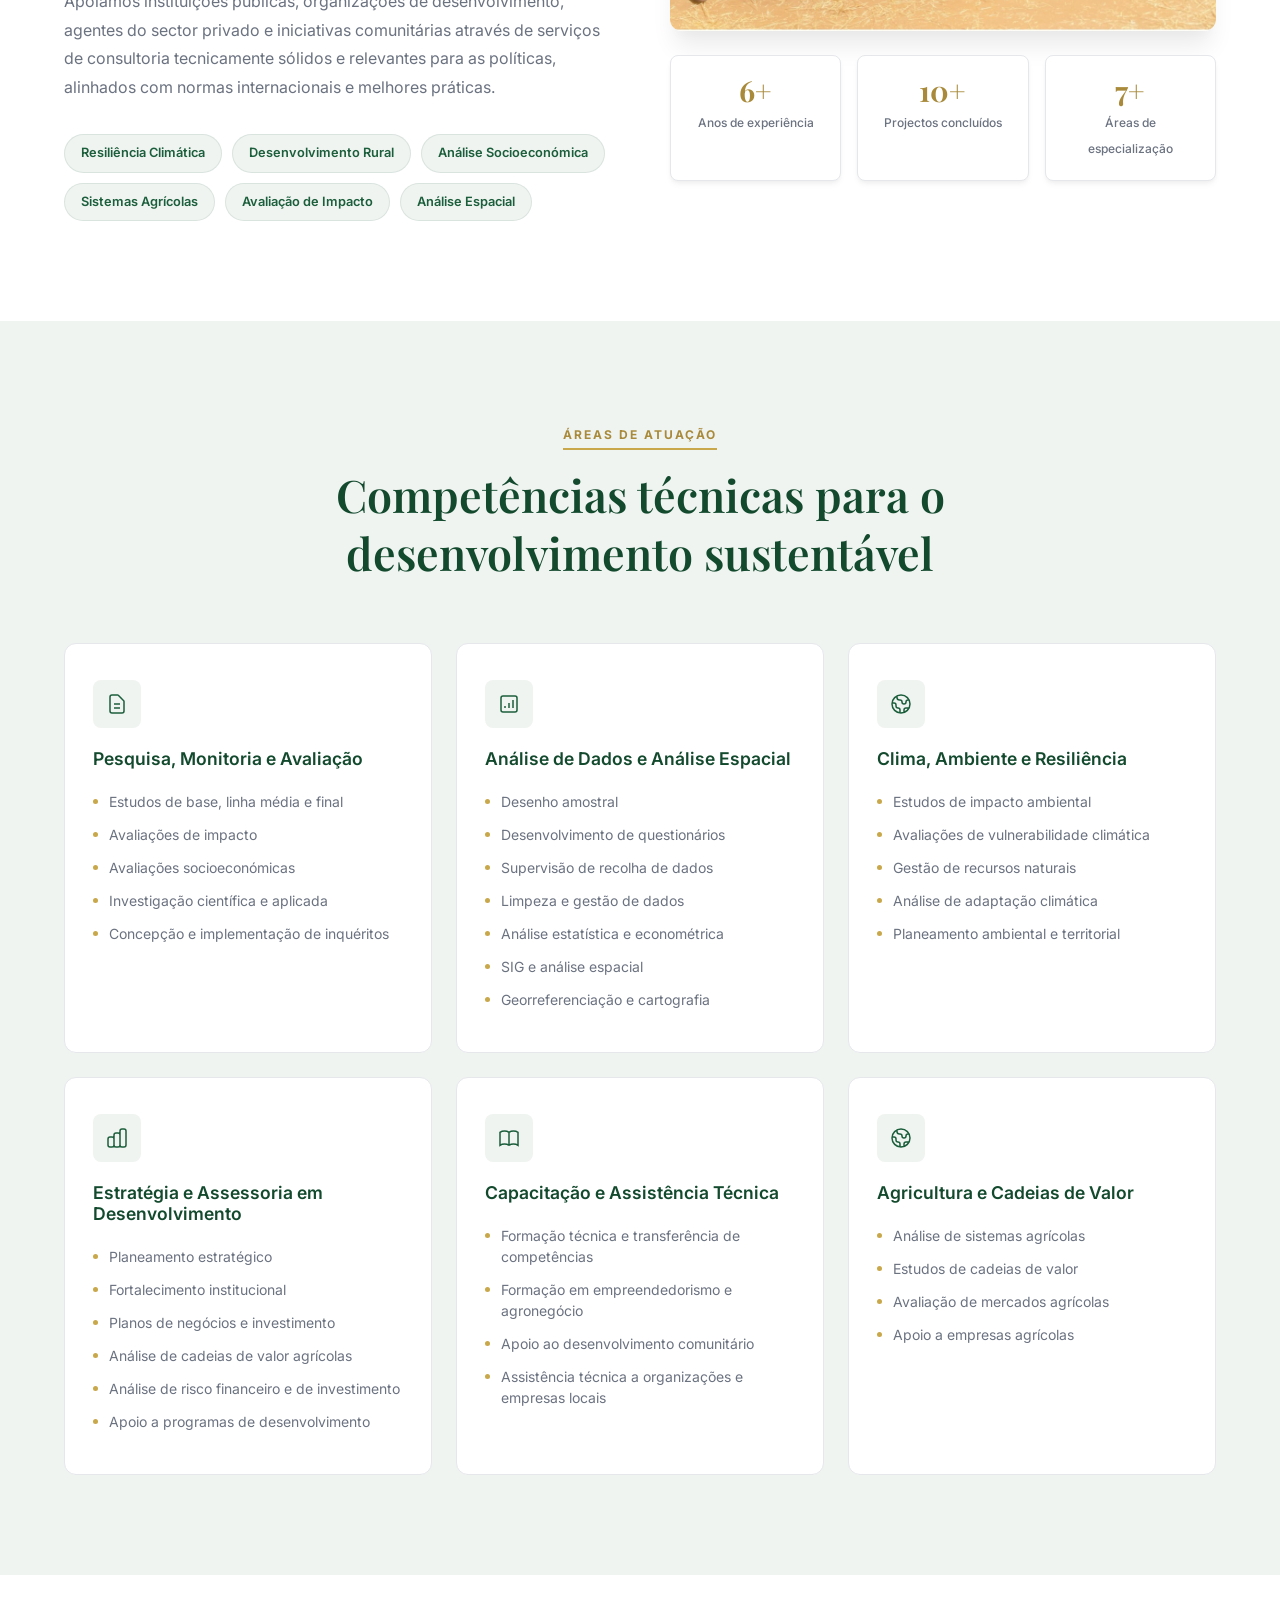
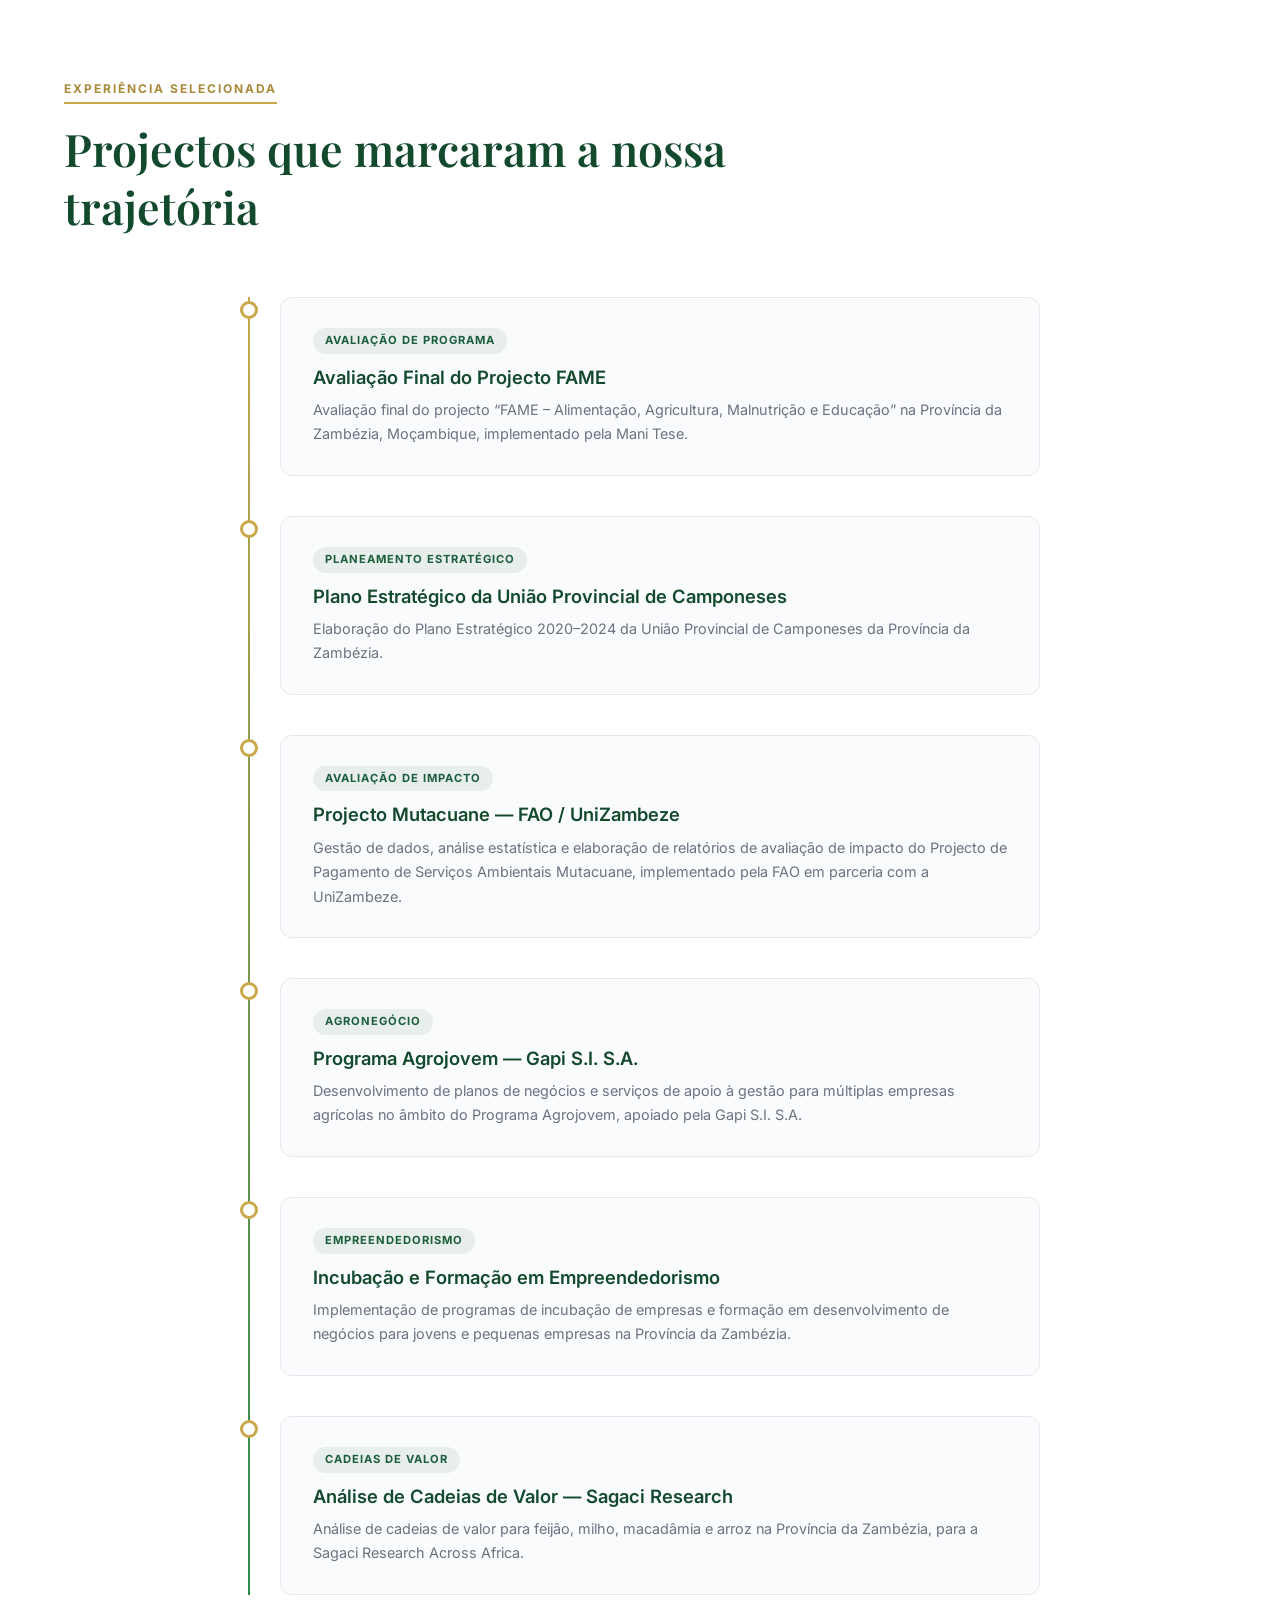
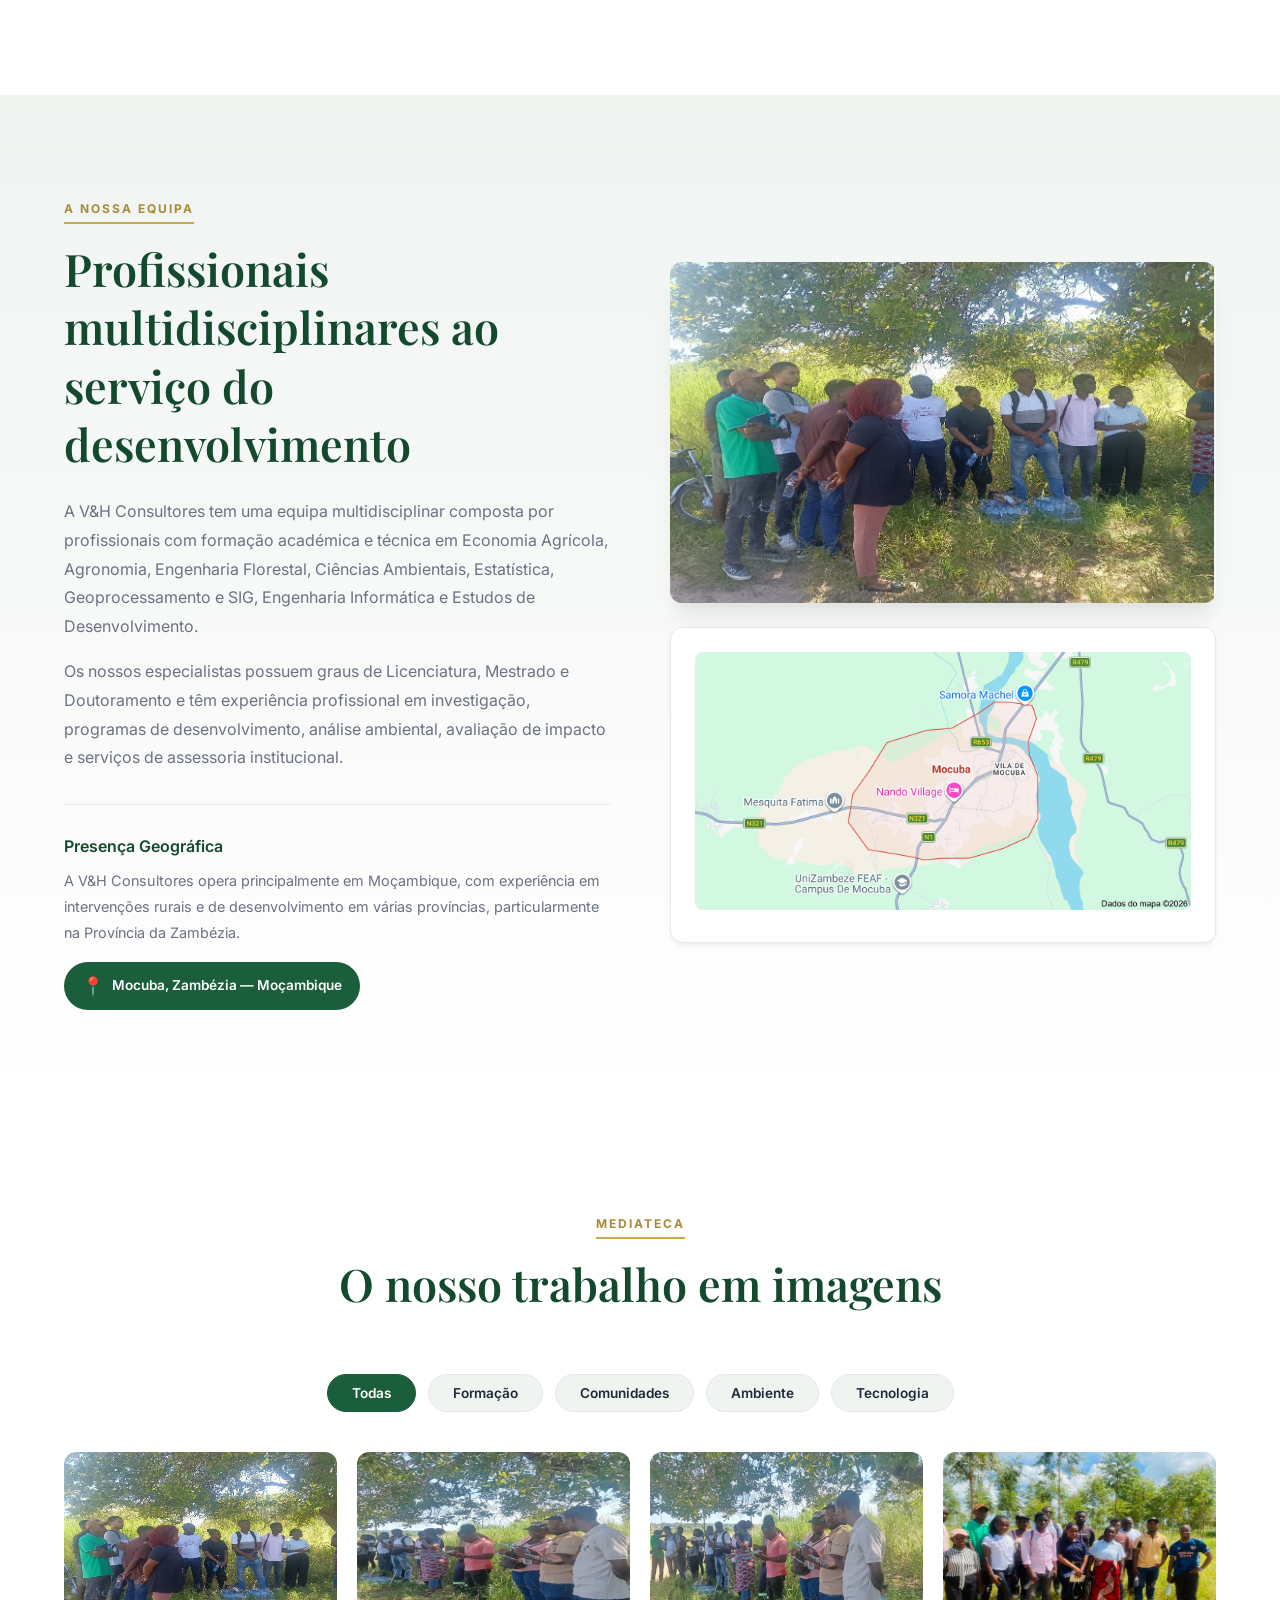
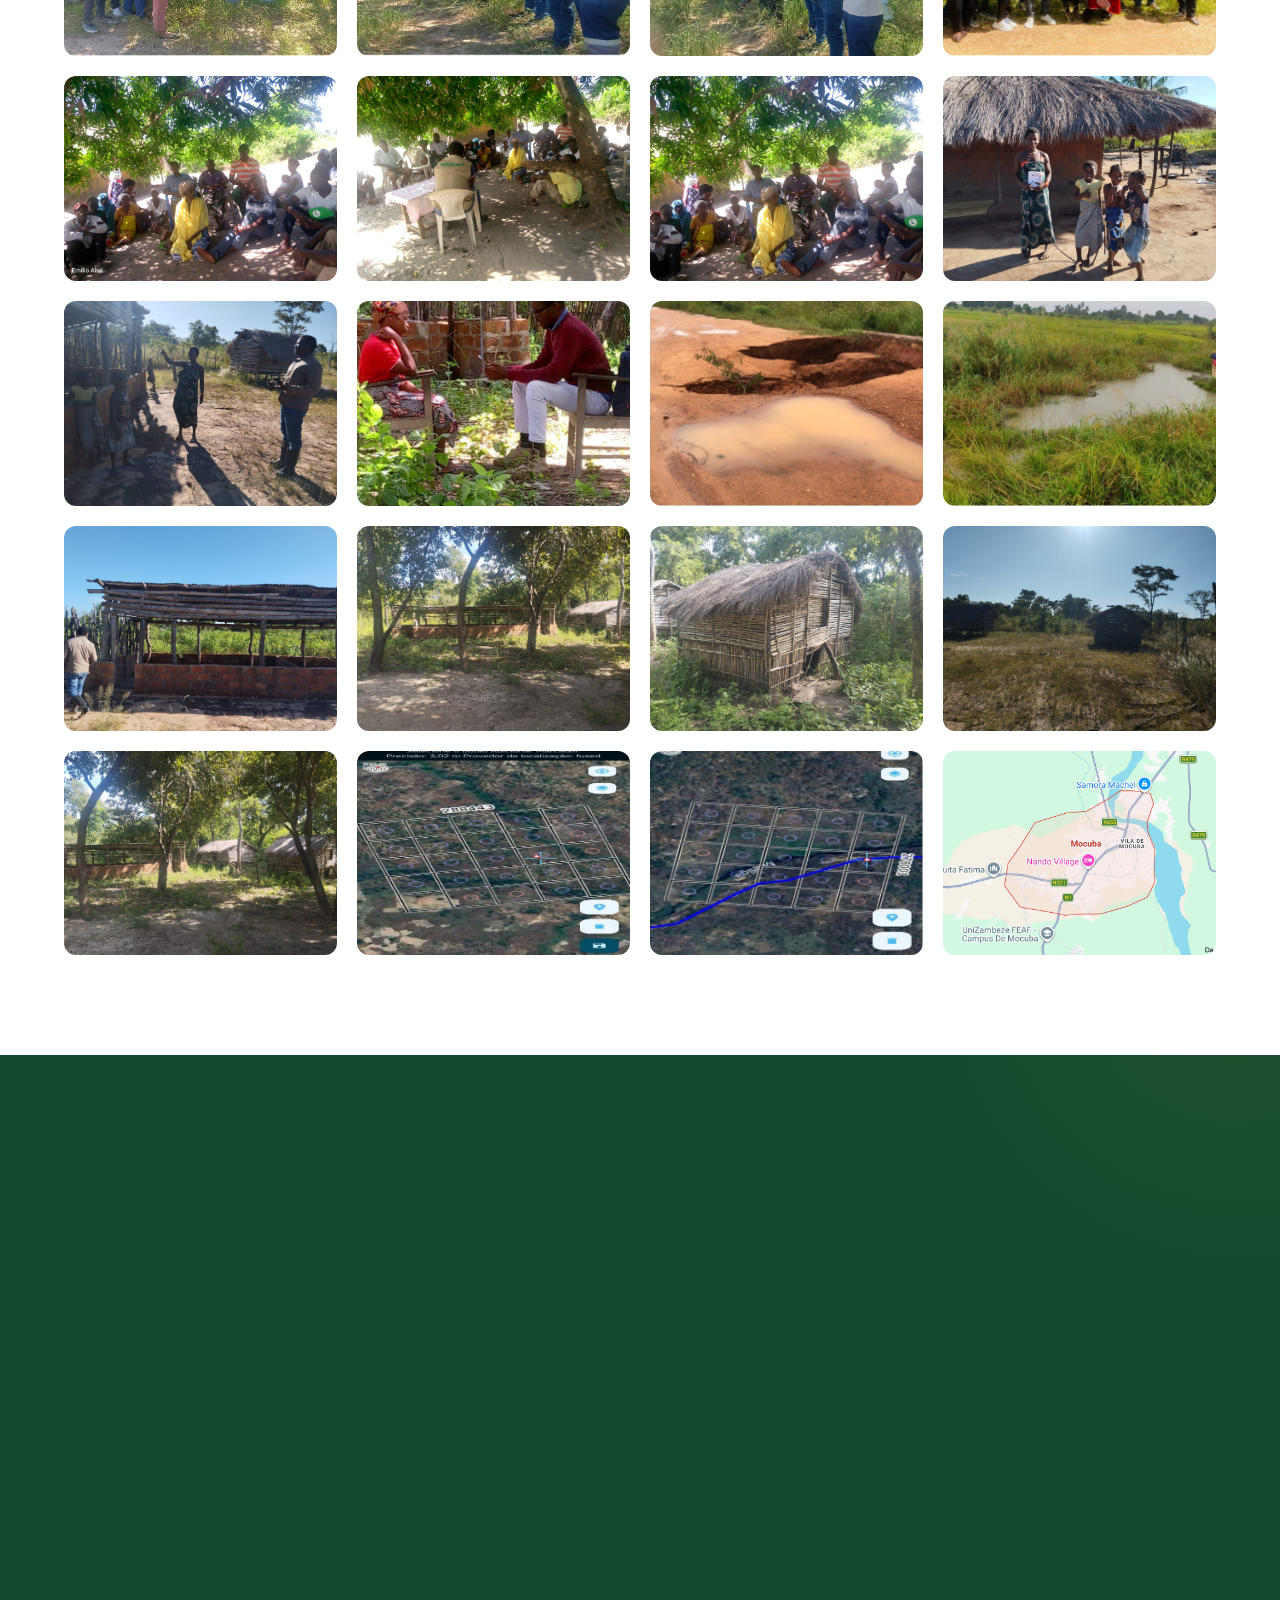
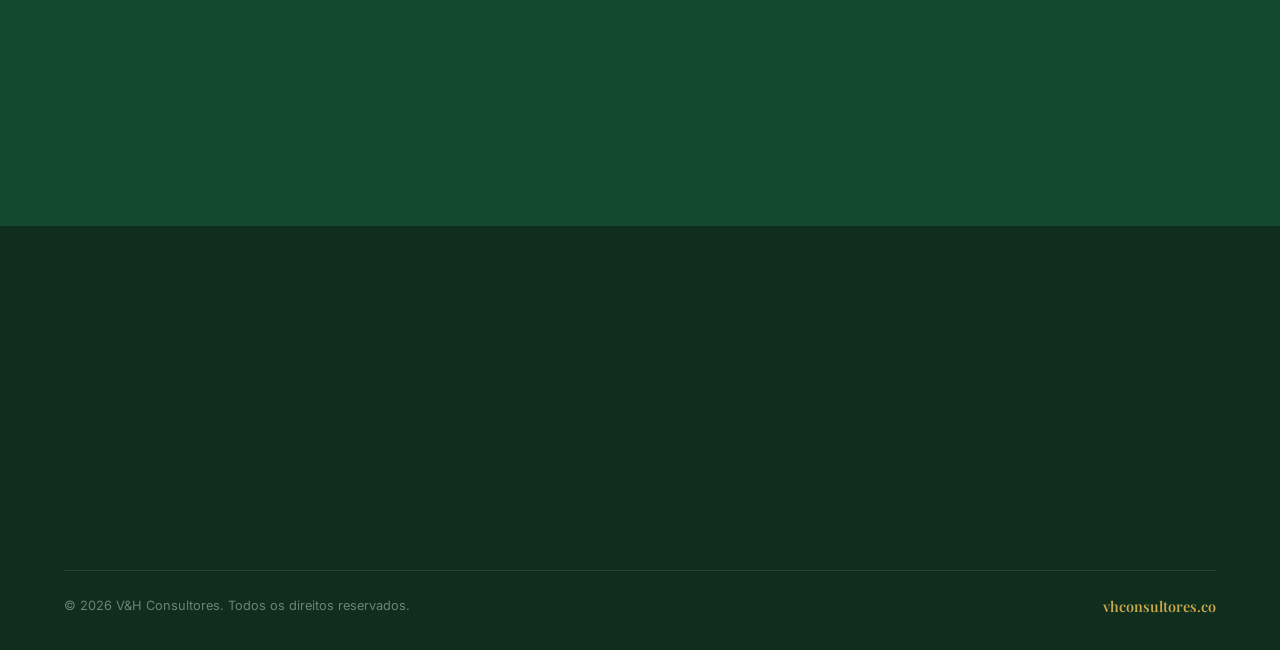
==== commit 1eaebdc2: "Update index.html" ====
--- a/index.html
+++ b/index.html
@@ -506,7 +506,7 @@
                             </div>
                             <div>
                                 <strong data-pt="Endereço" data-en="Address">Endereço</strong>
-                                <p>Avenida Josina Machel<br>Mocuba, Província da Zambézia<br>Mozambique</p>
+                                <p>Bairro Pedreira<br>Cidade de Mocuba, Província da Zambézia<br>Moçambique</p>
                             </div>
                         </div>
                         <div class="contact-item">
